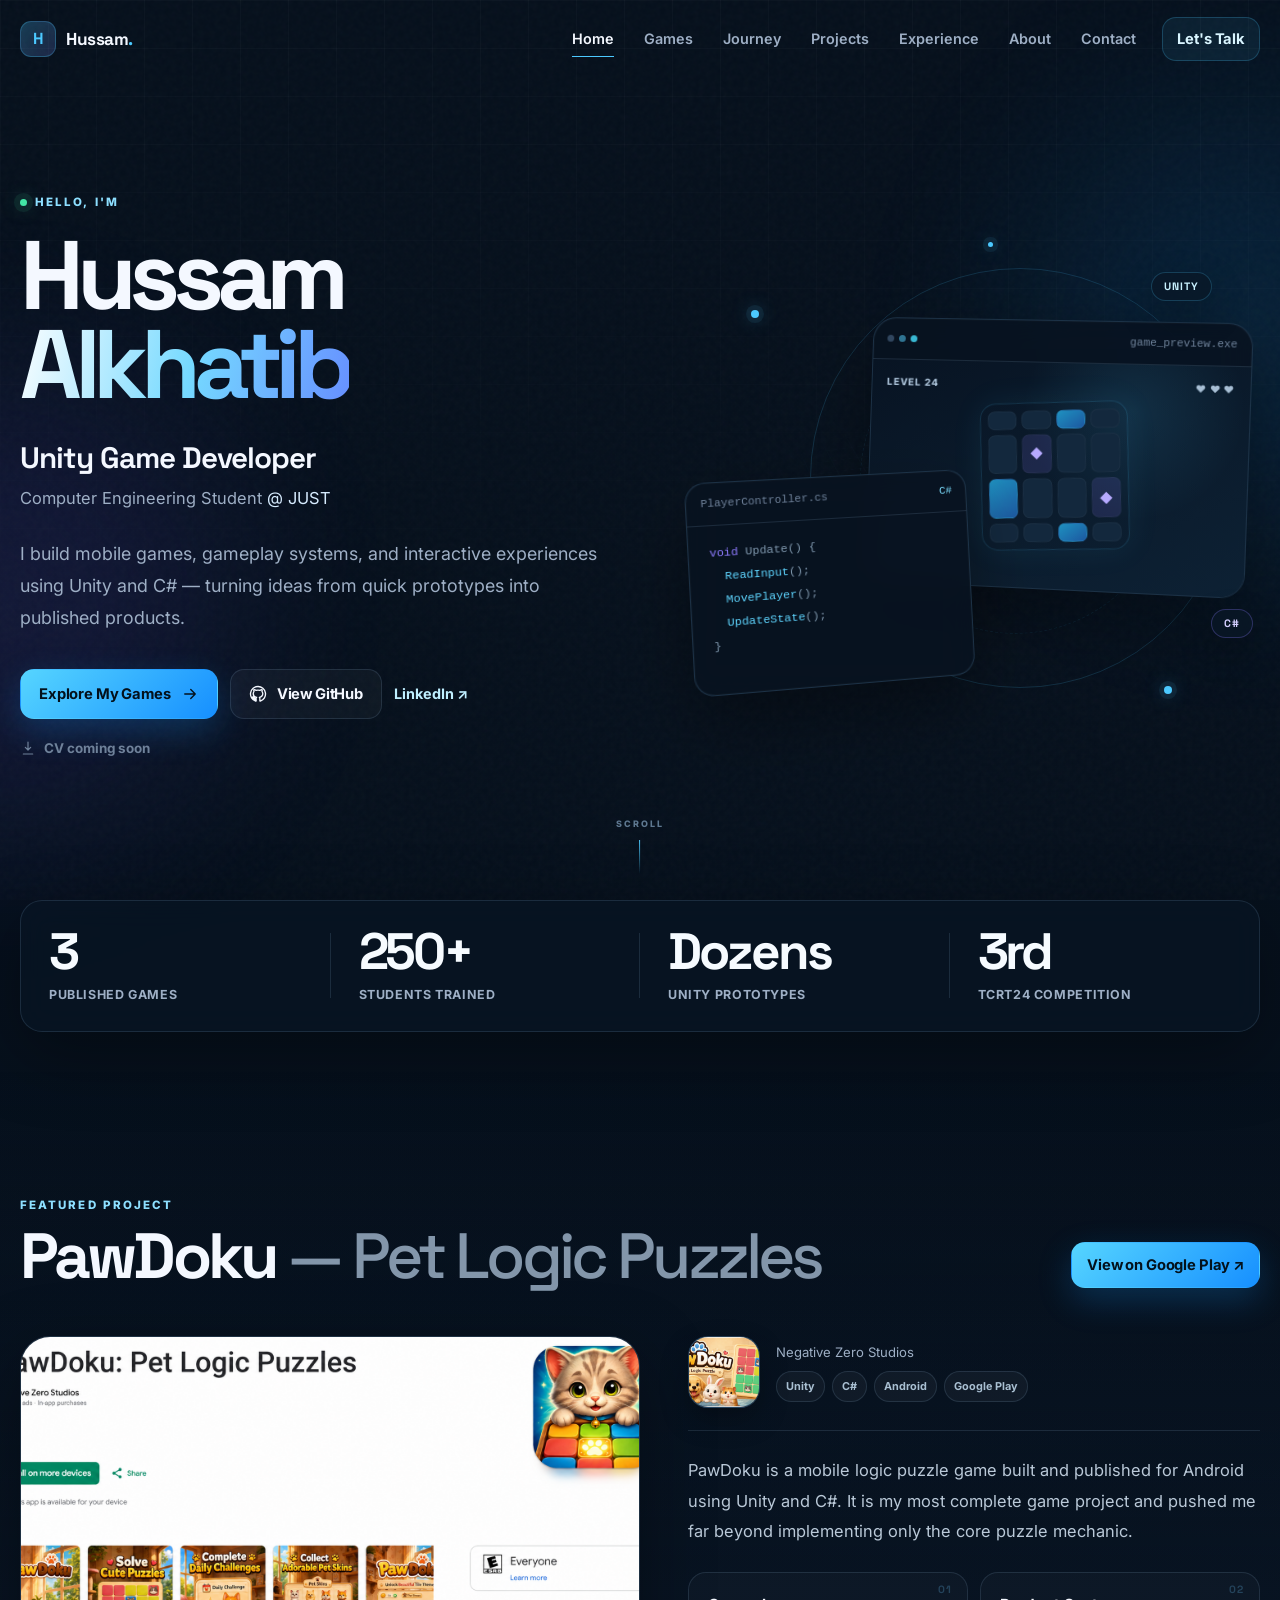
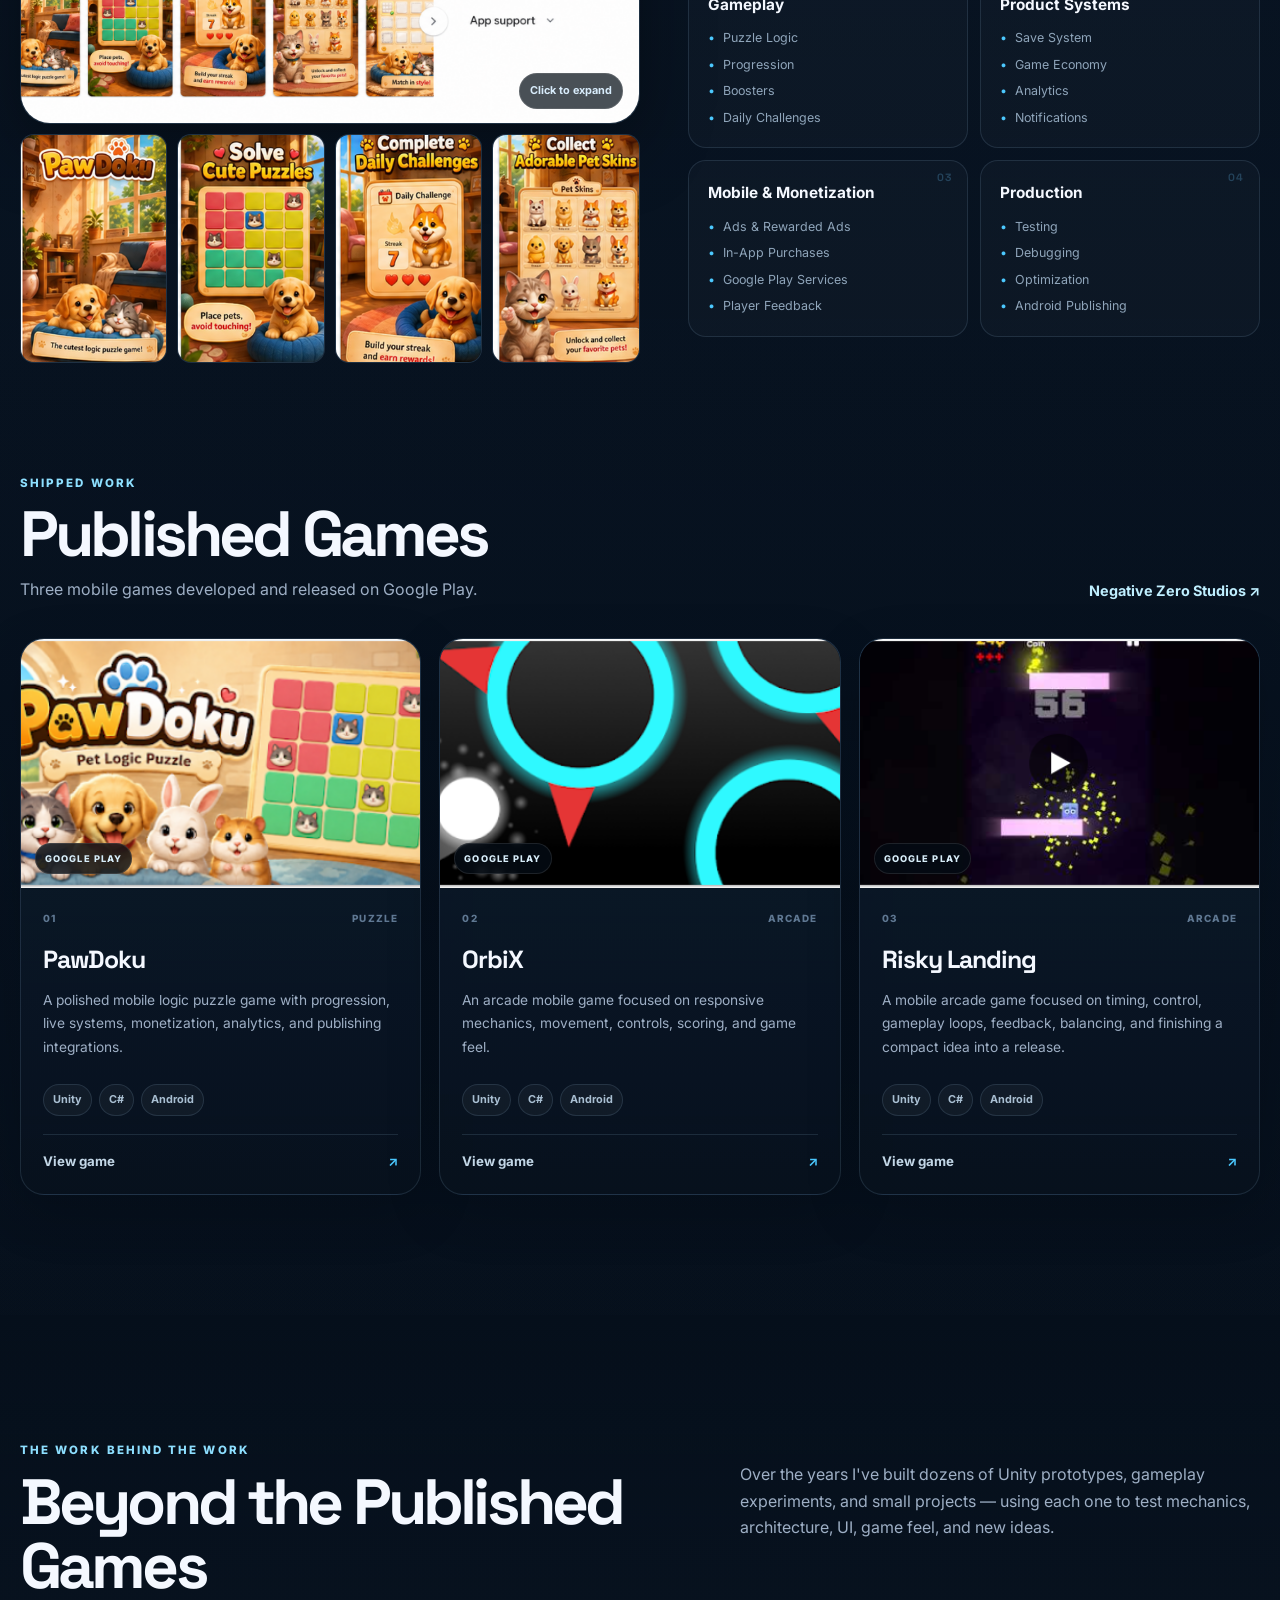
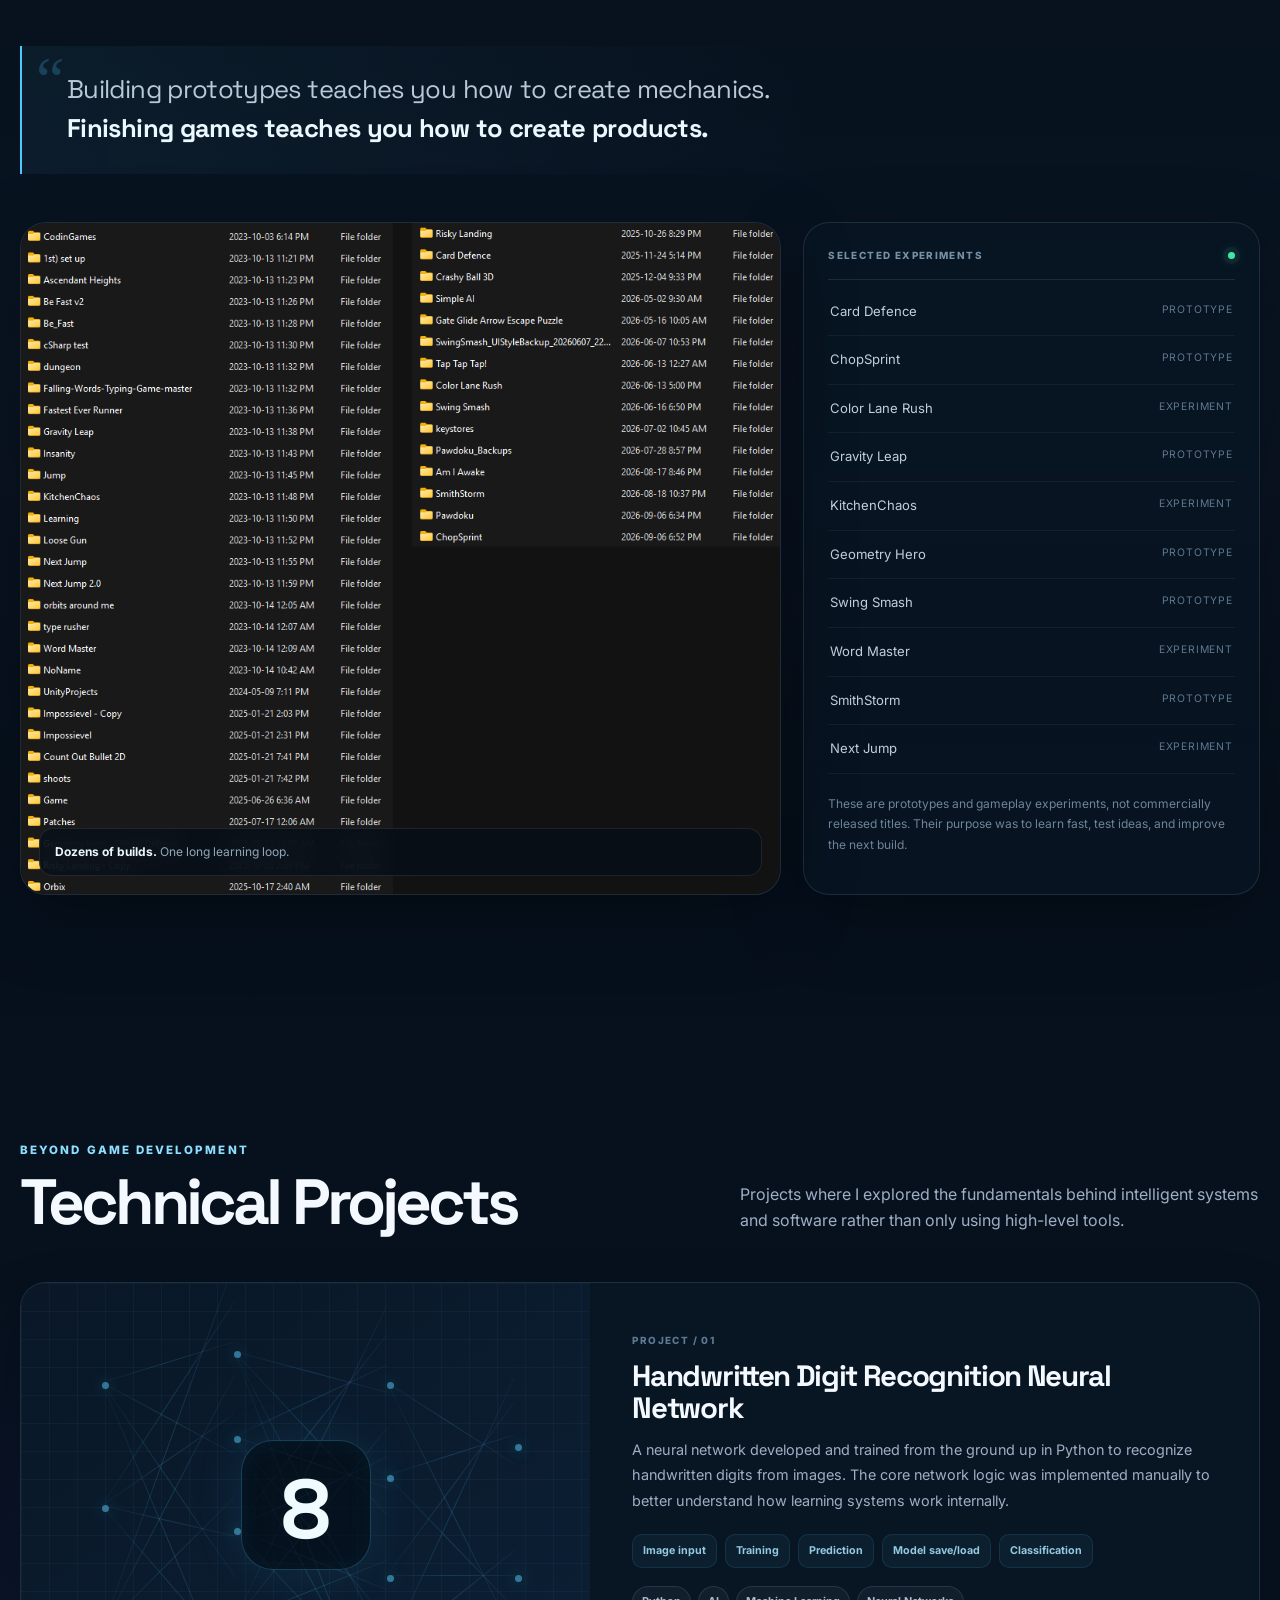
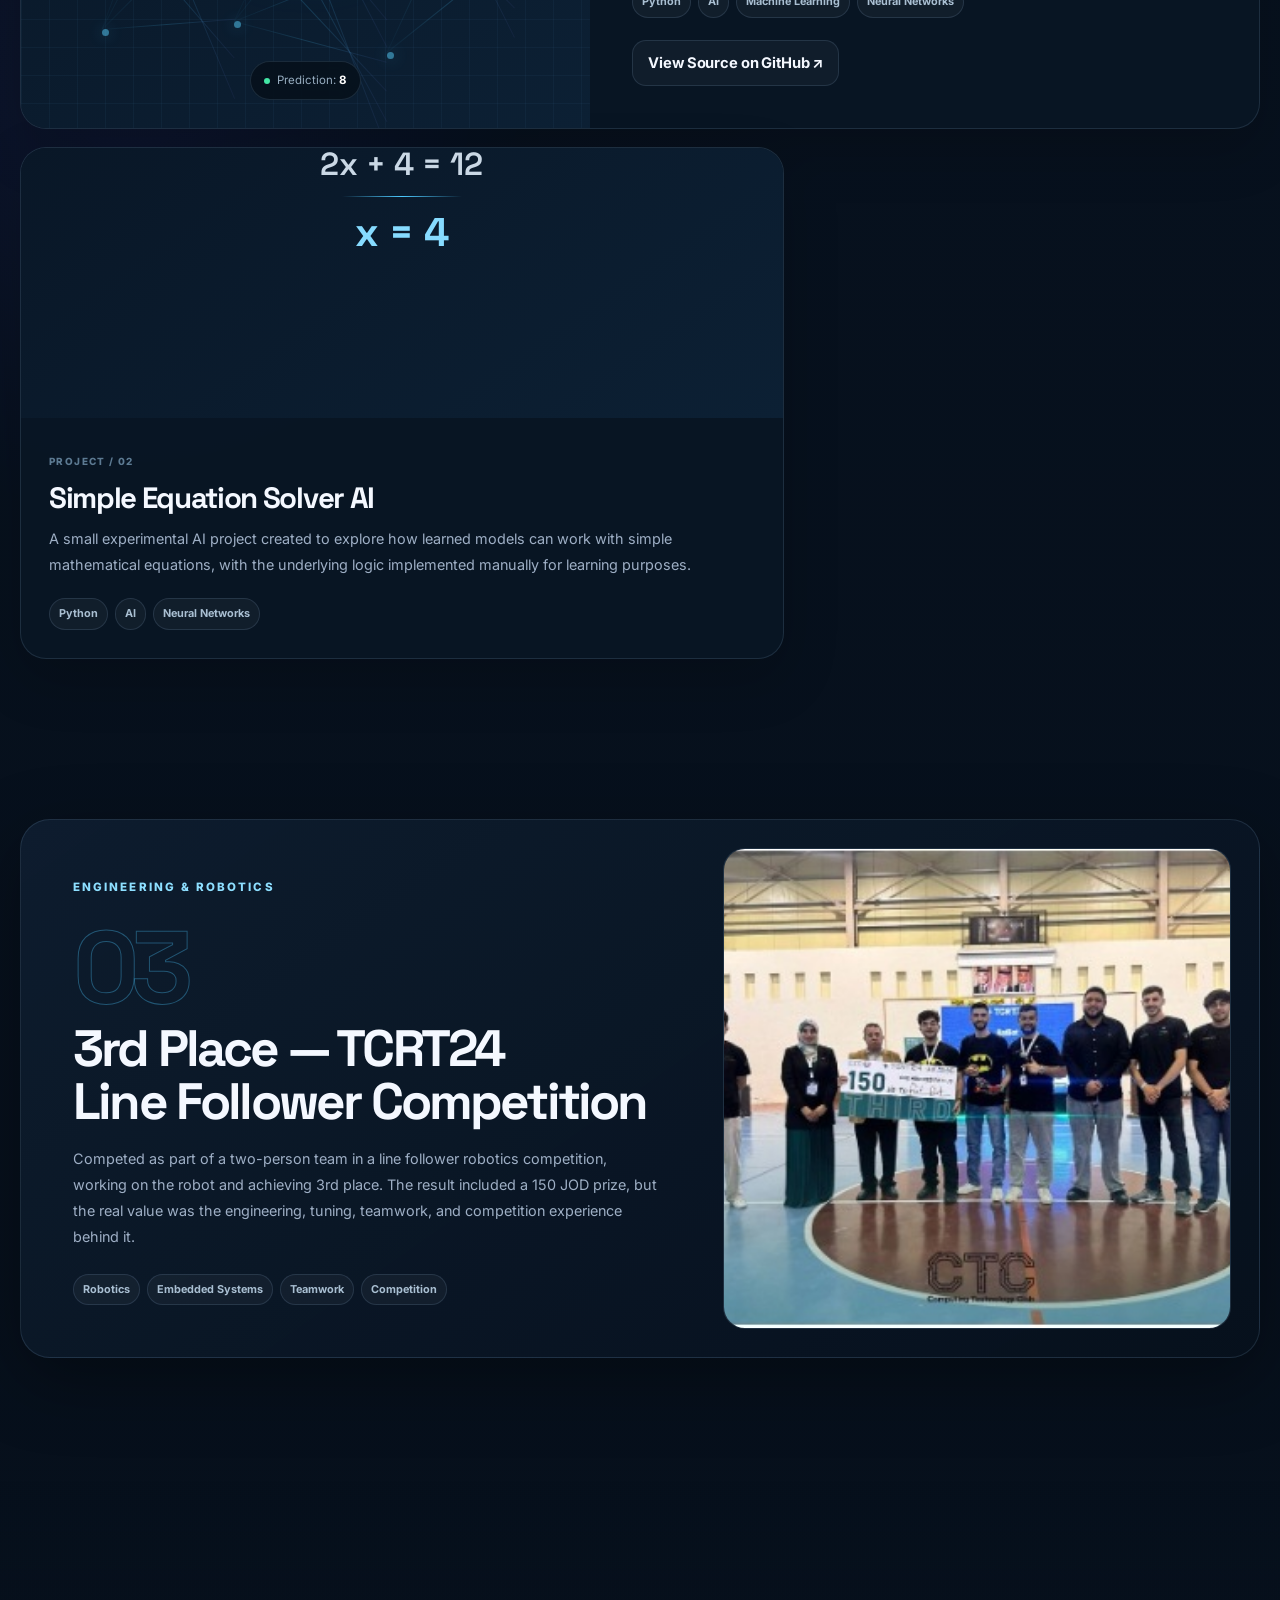
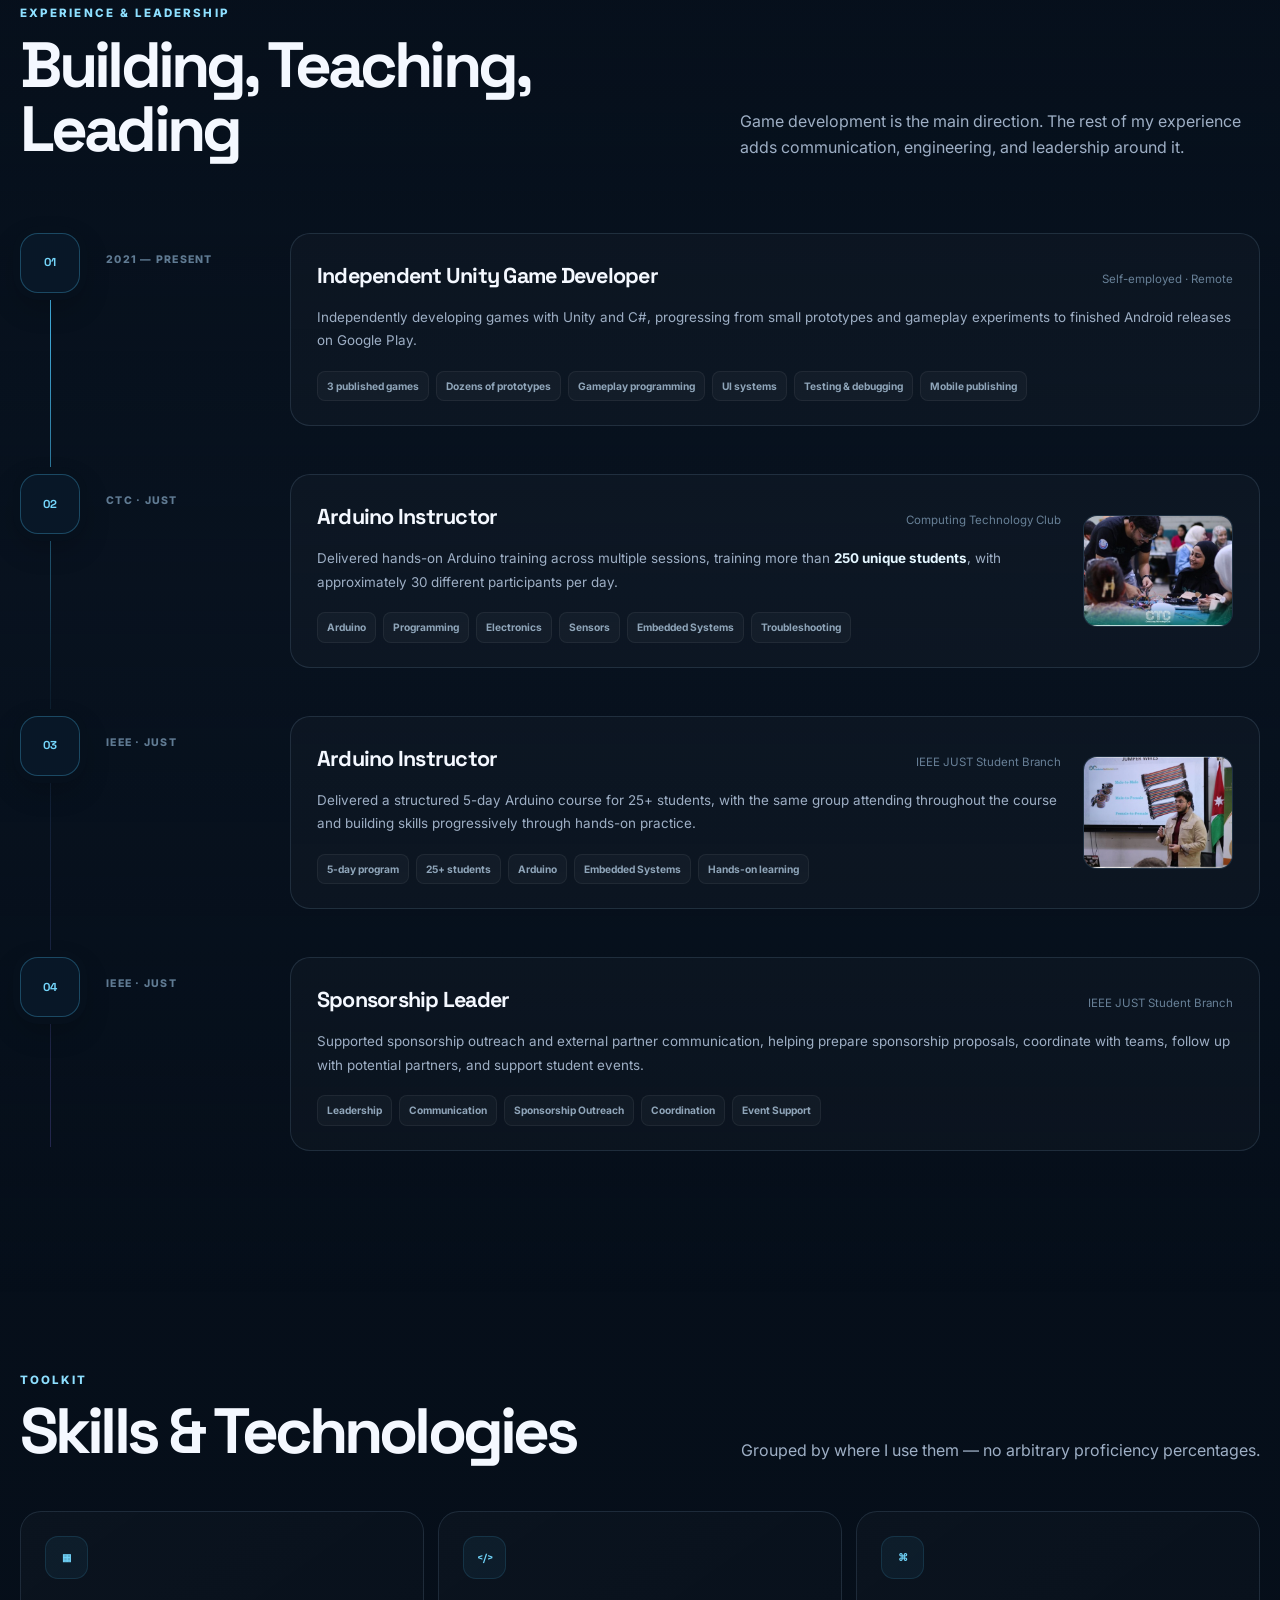
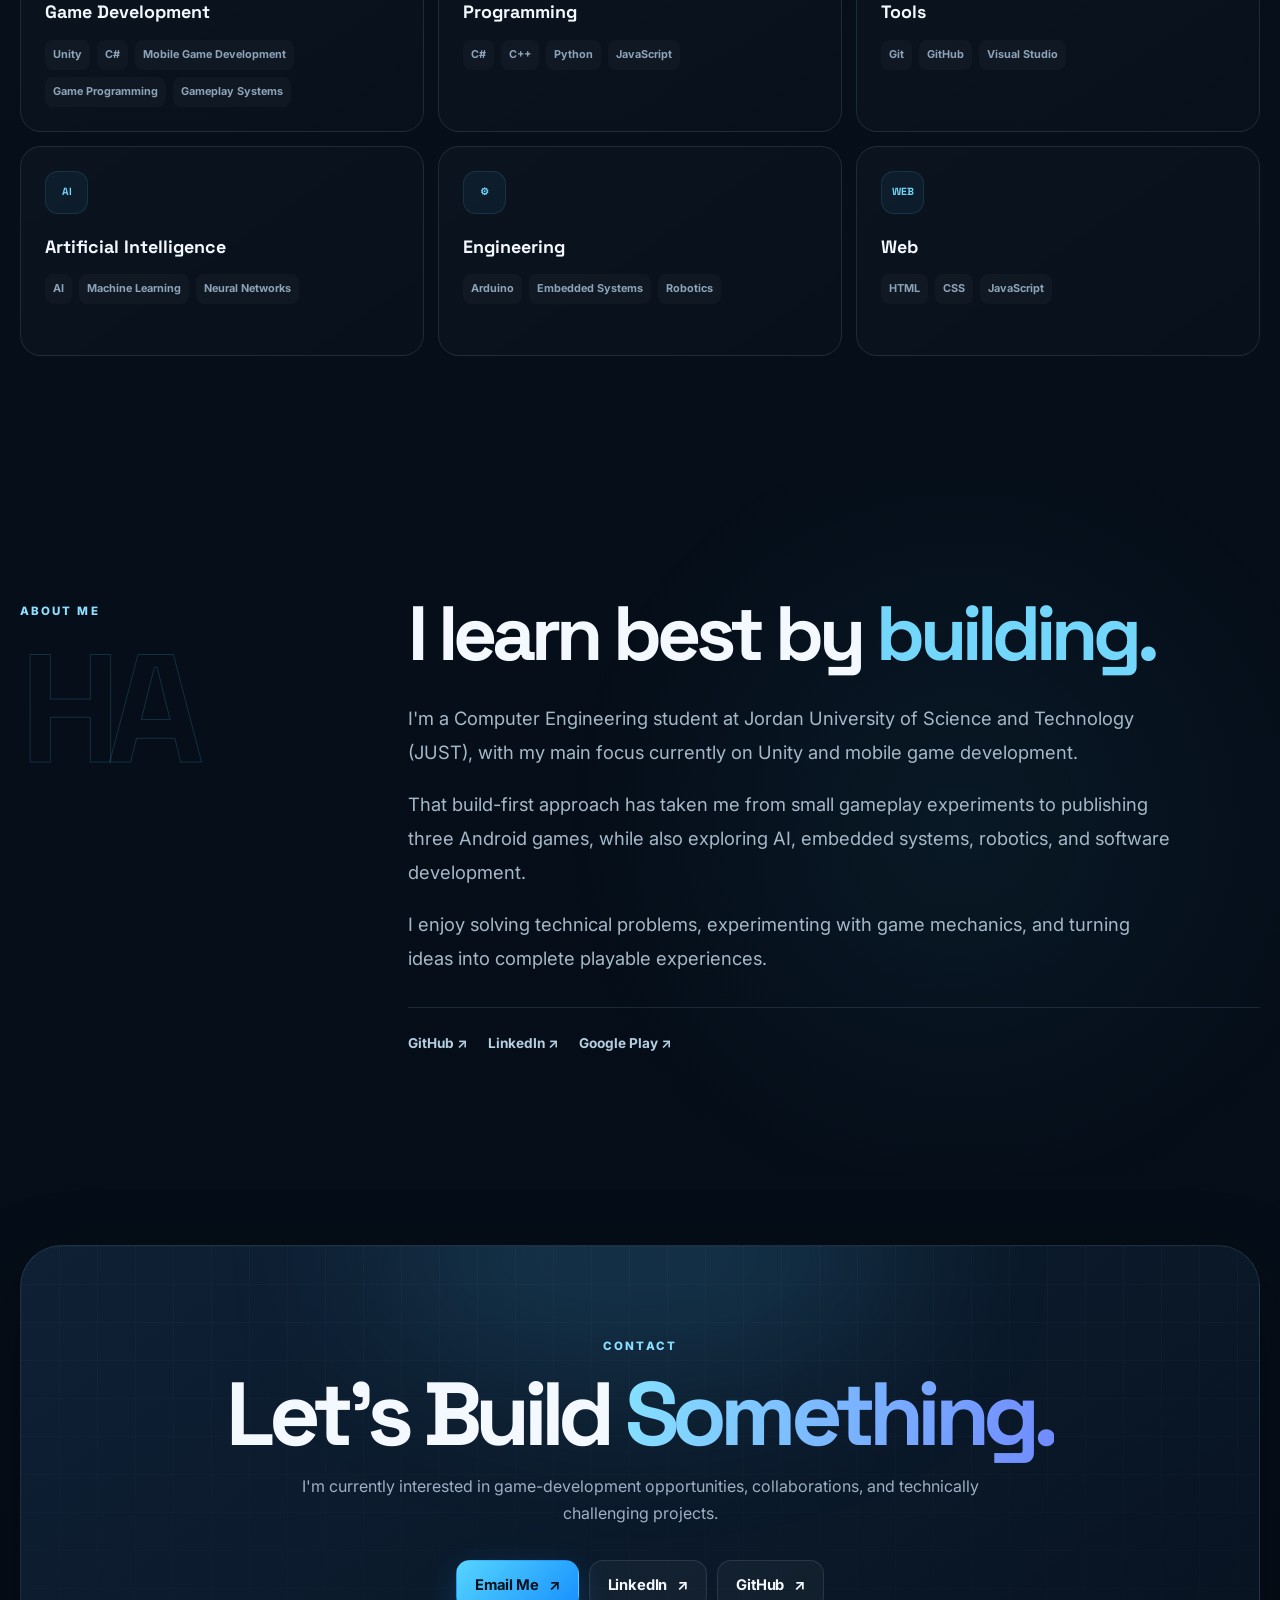
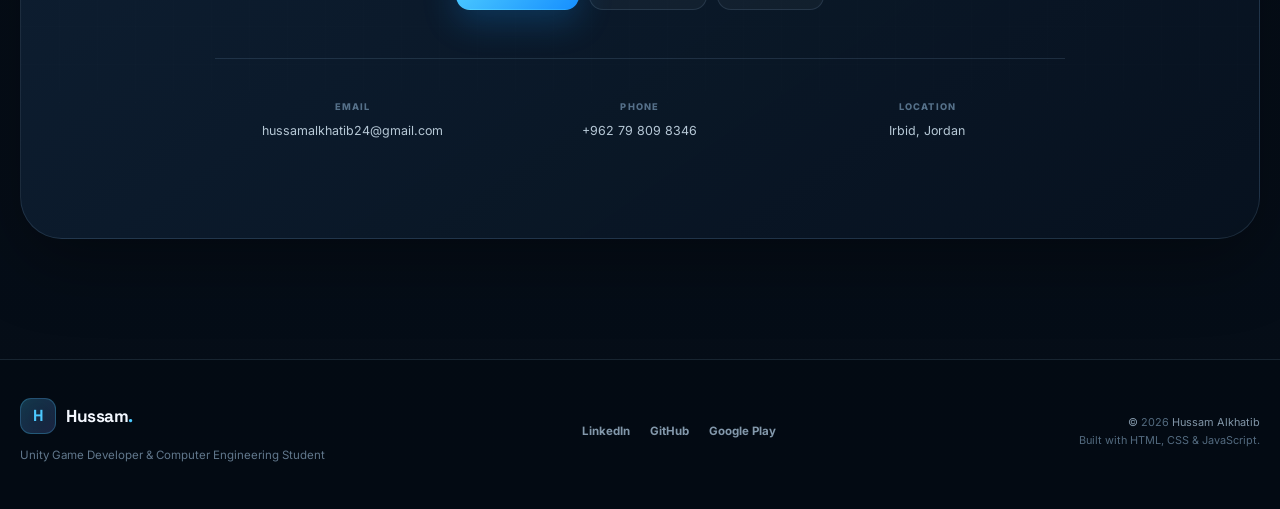
==== index.html @ 5e503c58 "Update index.html" ====
<!DOCTYPE html>
<html lang="en">
<head>
  <meta charset="UTF-8">
  <meta name="viewport" content="width=device-width, initial-scale=1.0">
  <meta name="theme-color" content="#07111f">
  <meta name="description" content="Portfolio of Hussam Alkhatib, a Unity game developer and Computer Engineering student at JUST, showcasing published mobile games, gameplay projects, software, AI, and engineering work.">
  <meta name="keywords" content="Hussam Alkhatib, Unity Game Developer, C#, Mobile Game Developer, Jordan, JUST, PawDoku, OrbiX, Risky Landing, Negative Zero Studios">
  <meta name="author" content="Hussam Alkhatib">
  <link rel="canonical" href="https://2hik4.github.io/">

  <meta property="og:type" content="website">
  <meta property="og:title" content="Hussam Alkhatib | Unity Game Developer">
  <meta property="og:description" content="Published mobile games, Unity prototypes, software, AI, robotics, and engineering work by Hussam Alkhatib.">
  <meta property="og:url" content="https://2hik4.github.io/">
  <meta property="og:image" content="https://2hik4.github.io/assets/images/social-preview.png">
  <meta name="twitter:card" content="summary_large_image">
  <meta name="twitter:title" content="Hussam Alkhatib | Unity Game Developer">
  <meta name="twitter:description" content="Published mobile games, Unity prototypes, software, AI, robotics, and engineering work.">
  <meta name="twitter:image" content="https://2hik4.github.io/assets/images/social-preview.png">

  <title>Hussam Alkhatib | Unity Game Developer</title>
  <link rel="icon" href="assets/icons/favicon.svg" type="image/svg+xml">
  <link rel="preconnect" href="https://fonts.googleapis.com">
  <link rel="preconnect" href="https://fonts.gstatic.com" crossorigin>
  <link href="https://fonts.googleapis.com/css2?family=Inter:wght@400;500;600;700&family=Space+Grotesk:wght@500;600;700&display=swap" rel="stylesheet">
  <link rel="stylesheet" href="style.css?v=2">
</head>
<body>
  <a class="skip-link" href="#main-content">Skip to content</a>
  <div class="scroll-progress" aria-hidden="true"><span id="scrollProgress"></span></div>
  <div class="ambient ambient-one" aria-hidden="true"></div>
  <div class="ambient ambient-two" aria-hidden="true"></div>
  <div class="noise" aria-hidden="true"></div>

  <header class="site-header" id="siteHeader">
    <nav class="nav shell" aria-label="Primary navigation">
      <a class="brand" href="#home" aria-label="Hussam Alkhatib home">
        <span class="brand-mark">H</span>
        <span class="brand-text">Hussam<span class="accent-dot">.</span></span>
      </a>

      <button class="nav-toggle" id="navToggle" aria-label="Open navigation menu" aria-expanded="false" aria-controls="navMenu">
        <span></span><span></span>
      </button>

      <div class="nav-menu" id="navMenu">
        <a href="#home" class="nav-link active">Home</a>
        <a href="#games" class="nav-link">Games</a>
        <a href="#journey" class="nav-link">Journey</a>
        <a href="#projects" class="nav-link">Projects</a>
        <a href="#experience" class="nav-link">Experience</a>
        <a href="#about" class="nav-link">About</a>
        <a href="#contact" class="nav-link">Contact</a>
        <a href="#contact" class="button button-small nav-cta">Let's Talk</a>
      </div>
    </nav>
  </header>

  <main id="main-content">
    <section class="hero section" id="home">
      <div class="hero-grid shell">
        <div class="hero-copy reveal">
          <div class="eyebrow"><span class="status-dot"></span> HELLO, I'M</div>
          <h1>Hussam <span>Alkhatib</span></h1>
          <p class="hero-role">Unity Game Developer</p>
          <p class="hero-subrole">Computer Engineering Student <span>@ JUST</span></p>
          <p class="hero-summary">I build mobile games, gameplay systems, and interactive experiences using Unity and C# — turning ideas from quick prototypes into published products.</p>

          <div class="hero-actions">
            <a class="button button-primary" href="#games">
              Explore My Games
              <svg viewBox="0 0 24 24" aria-hidden="true"><path d="M5 12h14M13 6l6 6-6 6"/></svg>
            </a>
            <a class="button button-secondary" href="https://github.com/2HIK4" target="_blank" rel="noopener noreferrer">
              <svg viewBox="0 0 24 24" aria-hidden="true"><path d="M12 2a10 10 0 0 0-3.16 19.49c.5.09.68-.22.68-.48v-1.87c-2.78.6-3.37-1.18-3.37-1.18-.45-1.15-1.1-1.46-1.1-1.46-.9-.62.07-.61.07-.61 1 .07 1.52 1.03 1.52 1.03.89 1.52 2.33 1.08 2.9.83.09-.64.35-1.08.63-1.33-2.22-.25-4.56-1.11-4.56-4.94 0-1.09.39-1.98 1.03-2.68-.1-.25-.45-1.27.1-2.64 0 0 .84-.27 2.75 1.02A9.6 9.6 0 0 1 12 6.84a9.6 9.6 0 0 1 2.5.34c1.91-1.29 2.75-1.02 2.75-1.02.55 1.37.2 2.39.1 2.64.64.7 1.03 1.59 1.03 2.68 0 3.84-2.34 4.68-4.57 4.93.36.31.68.92.68 1.85v2.75c0 .27.18.58.69.48A10 10 0 0 0 12 2Z"/></svg>
              View GitHub
            </a>
            <a class="text-link" href="https://www.linkedin.com/in/hussam-alkhatib-dev" target="_blank" rel="noopener noreferrer">LinkedIn ↗</a>
          </div>

          <a class="cv-link" id="cvDownload" href="assets/Hussam-Alkhatib-CV.pdf" download>
            <svg viewBox="0 0 24 24" aria-hidden="true"><path d="M12 3v12m0 0 4-4m-4 4-4-4M5 21h14"/></svg>
            Download CV
          </a>
        </div>

        <div class="hero-visual reveal" aria-label="Abstract game development workspace visualization">
          <div class="visual-orbit orbit-one"></div>
          <div class="visual-orbit orbit-two"></div>
          <div class="visual-grid"></div>

          <article class="workspace-card game-window">
            <div class="window-bar">
              <div class="window-dots"><span></span><span></span><span></span></div>
              <span>game_preview.exe</span>
            </div>
            <div class="game-stage">
              <div class="game-grid-mini" aria-hidden="true">
                <span></span><span></span><span class="active"></span><span></span>
                <span></span><span class="pet">◆</span><span></span><span></span>
                <span class="active"></span><span></span><span></span><span class="pet">◆</span>
                <span></span><span></span><span class="active"></span><span></span>
              </div>
              <div class="game-hud"><span>LEVEL 24</span><span>♥ ♥ ♥</span></div>
            </div>
          </article>

          <article class="workspace-card code-window">
            <div class="window-bar"><span>PlayerController.cs</span><span class="code-lang">C#</span></div>
            <div class="code-lines" aria-hidden="true">
              <span><i class="kw">void</i> Update() {</span>
              <span>&nbsp;&nbsp;<i class="fn">ReadInput</i>();</span>
              <span>&nbsp;&nbsp;<i class="fn">MovePlayer</i>();</span>
              <span>&nbsp;&nbsp;<i class="fn">UpdateState</i>();</span>
              <span>}</span>
            </div>
          </article>

          <div class="floating-chip chip-unity">UNITY</div>
          <div class="floating-chip chip-csharp">C#</div>
          <div class="floating-node node-a"></div>
          <div class="floating-node node-b"></div>
          <div class="floating-node node-c"></div>
        </div>
      </div>
      <a class="scroll-cue" href="#stats" aria-label="Scroll to achievements"><span>SCROLL</span><i></i></a>
    </section>

    <section class="stats-section" id="stats" aria-label="Quick achievements">
      <div class="stats shell">
        <article class="stat reveal"><strong data-count="3">3</strong><span>Published Games</span></article>
        <article class="stat reveal"><strong data-count="250" data-suffix="+">250+</strong><span>Students Trained</span></article>
        <article class="stat reveal"><strong>Dozens</strong><span>Unity Prototypes</span></article>
        <article class="stat reveal"><strong>3rd</strong><span>TCRT24 Competition</span></article>
      </div>
    </section>

    <section class="section featured-game" id="games">
      <div class="shell">
        <div class="section-heading reveal">
          <div>
            <span class="section-kicker">FEATURED PROJECT</span>
            <h2>PawDoku <span>— Pet Logic Puzzles</span></h2>
          </div>
          <a class="button button-primary button-compact" href="https://play.google.com/store/apps/details?id=com.negzerodev.pawdoku" target="_blank" rel="noopener noreferrer">View on Google Play ↗</a>
        </div>

        <div class="featured-layout">
          <div class="pawdoku-gallery reveal" data-gallery="pawdoku">
            <button class="gallery-main image-button" data-lightbox-src="assets/games/pawdoku/screenshot-1.png" aria-label="Open PawDoku store showcase">
              <img src="assets/games/pawdoku/screenshot-1.png" alt="PawDoku Google Play showcase with game screenshots" fetchpriority="high">
              <span class="image-hint">Click to expand</span>
            </button>
            <div class="gallery-strip" role="list" aria-label="PawDoku screenshots">
              <button class="image-button" role="listitem" data-lightbox-src="assets/games/pawdoku/screenshot-2.png" aria-label="Open PawDoku screenshot 1"><img src="assets/games/pawdoku/screenshot-2.png" alt="PawDoku promotional screenshot" loading="lazy"></button>
              <button class="image-button" role="listitem" data-lightbox-src="assets/games/pawdoku/screenshot-3.png" aria-label="Open PawDoku screenshot 2"><img src="assets/games/pawdoku/screenshot-3.png" alt="PawDoku puzzle gameplay screenshot" loading="lazy"></button>
              <button class="image-button" role="listitem" data-lightbox-src="assets/games/pawdoku/screenshot-4.png" aria-label="Open PawDoku screenshot 3"><img src="assets/games/pawdoku/screenshot-4.png" alt="PawDoku daily challenge screenshot" loading="lazy"></button>
              <button class="image-button" role="listitem" data-lightbox-src="assets/games/pawdoku/screenshot-5.png" aria-label="Open PawDoku screenshot 4"><img src="assets/games/pawdoku/screenshot-5.png" alt="PawDoku pet collection screenshot" loading="lazy"></button>
            </div>
          </div>

          <div class="featured-copy reveal">
            <div class="project-topline">
              <div class="project-icon"><img src="assets/games/pawdoku/cover.png" alt="PawDoku game cover" onerror="this.parentElement.classList.add('image-missing');this.remove()"></div>
              <div><span class="muted">Negative Zero Studios</span><div class="tag-row"><span>Unity</span><span>C#</span><span>Android</span><span>Google Play</span></div></div>
            </div>

            <p class="project-lead">PawDoku is a mobile logic puzzle game built and published for Android using Unity and C#. It is my most complete game project and pushed me far beyond implementing only the core puzzle mechanic.</p>

            <div class="system-groups">
              <article class="system-card"><span class="system-index">01</span><h3>Gameplay</h3><ul><li>Puzzle Logic</li><li>Progression</li><li>Boosters</li><li>Daily Challenges</li></ul></article>
              <article class="system-card"><span class="system-index">02</span><h3>Product Systems</h3><ul><li>Save System</li><li>Game Economy</li><li>Analytics</li><li>Notifications</li></ul></article>
              <article class="system-card"><span class="system-index">03</span><h3>Mobile & Monetization</h3><ul><li>Ads & Rewarded Ads</li><li>In-App Purchases</li><li>Google Play Services</li><li>Player Feedback</li></ul></article>
              <article class="system-card"><span class="system-index">04</span><h3>Production</h3><ul><li>Testing</li><li>Debugging</li><li>Optimization</li><li>Android Publishing</li></ul></article>
            </div>
          </div>
        </div>

        <div class="published-header reveal">
          <div><span class="section-kicker">SHIPPED WORK</span><h2>Published Games</h2><p>Three mobile games developed and released on Google Play.</p></div>
          <a href="https://play.google.com/store/apps/developer?id=Negative+Zero+Studios" target="_blank" rel="noopener noreferrer" class="text-link">Negative Zero Studios ↗</a>
        </div>

        <div class="game-cards">
          <article class="game-card game-card-pawdoku reveal">
            <a class="game-art image-button" href="https://play.google.com/store/apps/details?id=com.negzerodev.pawdoku" target="_blank" rel="noopener noreferrer" aria-label="Open PawDoku on Google Play">
              <img src="assets/games/pawdoku/cover.png" alt="PawDoku game cover" loading="lazy">
              <span class="store-badge">GOOGLE PLAY</span>
            </a>
            <div class="game-card-body"><div class="game-meta"><span>01</span><span>PUZZLE</span></div><h3>PawDoku</h3><p>A polished mobile logic puzzle game with progression, live systems, monetization, analytics, and publishing integrations.</p><div class="tag-row"><span>Unity</span><span>C#</span><span>Android</span></div><a class="card-link" href="https://play.google.com/store/apps/details?id=com.negzerodev.pawdoku" target="_blank" rel="noopener noreferrer">View game <span>↗</span></a></div>
          </article>

          <article class="game-card reveal">
            <a class="game-art image-button" href="https://play.google.com/store/apps/details?id=com.orbix.hikdev" target="_blank" rel="noopener noreferrer" aria-label="Open OrbiX on Google Play">
              <img src="assets/games/orbix/cover.png" alt="OrbiX game cover" loading="lazy">
              <span class="store-badge">GOOGLE PLAY</span>
            </a>
            <div class="game-card-body"><div class="game-meta"><span>02</span><span>ARCADE</span></div><h3>OrbiX</h3><p>An arcade mobile game focused on responsive mechanics, movement, controls, scoring, and game feel.</p><div class="tag-row"><span>Unity</span><span>C#</span><span>Android</span></div><a class="card-link" href="https://play.google.com/store/apps/details?id=com.orbix.hikdev" target="_blank" rel="noopener noreferrer">View game <span>↗</span></a></div>
          </article>

          <article class="game-card reveal">
            <a class="game-art image-button" href="https://play.google.com/store/apps/details?id=com.hikdev.riskylanding" target="_blank" rel="noopener noreferrer" aria-label="Open Risky Landing on Google Play">
              <img src="assets/games/risky-landing/cover.png" alt="Risky Landing game cover" loading="lazy">
              <span class="store-badge">GOOGLE PLAY</span>
            </a>
            <div class="game-card-body"><div class="game-meta"><span>03</span><span>ARCADE</span></div><h3>Risky Landing</h3><p>A mobile arcade game focused on timing, control, gameplay loops, feedback, balancing, and finishing a compact idea into a release.</p><div class="tag-row"><span>Unity</span><span>C#</span><span>Android</span></div><a class="card-link" href="https://play.google.com/store/apps/details?id=com.hikdev.riskylanding" target="_blank" rel="noopener noreferrer">View game <span>↗</span></a></div>
          </article>
        </div>
      </div>
    </section>

    <section class="section journey-section" id="journey">
      <div class="shell">
        <div class="section-heading split-heading reveal">
          <div><span class="section-kicker">THE WORK BEHIND THE WORK</span><h2>Beyond the Published Games</h2></div>
          <p>Over the years I've built dozens of Unity prototypes, gameplay experiments, and small projects — using each one to test mechanics, architecture, UI, game feel, and new ideas.</p>
        </div>

        <blockquote class="journey-quote reveal">
          <span>“</span>
          <p>Building prototypes teaches you how to create mechanics.<br><strong>Finishing games teaches you how to create products.</strong></p>
        </blockquote>

        <div class="journey-grid">
          <button class="journey-image image-button reveal" data-lightbox-src="assets/images/unity-projects.png" aria-label="Open Unity projects folder image">
            <img src="assets/images/unity-projects.png" alt="Collection of Unity project and prototype folders built across several years" loading="lazy">
            <span class="image-label"><b>Dozens of builds.</b> One long learning loop.</span>
          </button>

          <div class="prototype-panel reveal">
            <div class="prototype-panel-head"><span>SELECTED EXPERIMENTS</span><span class="pulse"></span></div>
            <div class="prototype-list">
              <span>Card Defence <i>Prototype</i></span>
              <span>ChopSprint <i>Prototype</i></span>
              <span>Color Lane Rush <i>Experiment</i></span>
              <span>Gravity Leap <i>Prototype</i></span>
              <span>KitchenChaos <i>Experiment</i></span>
              <span>Geometry Hero <i>Prototype</i></span>
              <span>Swing Smash <i>Prototype</i></span>
              <span>Word Master <i>Experiment</i></span>
              <span>SmithStorm <i>Prototype</i></span>
              <span>Next Jump <i>Experiment</i></span>
            </div>
            <p class="prototype-note">These are prototypes and gameplay experiments, not commercially released titles. Their purpose was to learn fast, test ideas, and improve the next build.</p>
          </div>
        </div>
      </div>
    </section>

    <section class="section technical-section" id="projects">
      <div class="shell">
        <div class="section-heading reveal"><div><span class="section-kicker">BEYOND GAME DEVELOPMENT</span><h2>Technical Projects</h2></div><p>Projects where I explored the fundamentals behind intelligent systems and software rather than only using high-level tools.</p></div>

        <div class="technical-grid">
          <article class="technical-card technical-primary reveal">
            <div class="technical-visual neural-visual" aria-hidden="true">
              <div class="neural-grid" id="neuralGrid"></div>
              <div class="ai-number">8</div>
              <div class="prediction-pill"><span></span>Prediction: <b>8</b></div>
            </div>
            <div class="technical-body"><span class="project-number">PROJECT / 01</span><h3>Handwritten Digit Recognition Neural Network</h3><p>A neural network developed and trained from the ground up in Python to recognize handwritten digits from images. The core network logic was implemented manually to better understand how learning systems work internally.</p><div class="feature-list"><span>Image input</span><span>Training</span><span>Prediction</span><span>Model save/load</span><span>Classification</span></div><div class="tag-row"><span>Python</span><span>AI</span><span>Machine Learning</span><span>Neural Networks</span></div><a class="button button-secondary button-compact" href="https://github.com/2HIK4/Number-Prediction" target="_blank" rel="noopener noreferrer">View Source on GitHub ↗</a></div>
          </article>

          <article class="technical-card reveal">
            <div class="technical-visual equation-visual" aria-hidden="true"><span>2x + 4 = 12</span><i></i><strong>x = 4</strong></div>
            <div class="technical-body"><span class="project-number">PROJECT / 02</span><h3>Simple Equation Solver AI</h3><p>A small experimental AI project created to explore how learned models can work with simple mathematical equations, with the underlying logic implemented manually for learning purposes.</p><div class="tag-row"><span>Python</span><span>AI</span><span>Neural Networks</span></div></div>
          </article>
        </div>
      </div>
    </section>

    <section class="section engineering-section">
      <div class="shell">
        <div class="achievement-card reveal">
          <div class="achievement-copy">
            <span class="section-kicker">ENGINEERING & ROBOTICS</span>
            <div class="medal-mark">03</div>
            <h2>3rd Place — TCRT24<br>Line Follower Competition</h2>
            <p>Competed as part of a two-person team in a line follower robotics competition, working on the robot and achieving 3rd place. The result included a 150 JOD prize, but the real value was the engineering, tuning, teamwork, and competition experience behind it.</p>
            <div class="tag-row"><span>Robotics</span><span>Embedded Systems</span><span>Teamwork</span><span>Competition</span></div>
          </div>
          <button class="achievement-image image-button" data-lightbox-src="assets/images/tcrt24.jpg" aria-label="Open TCRT24 competition image"><img src="assets/images/tcrt24.jpg" alt="TCRT24 line follower competition third-place team photo" loading="lazy"></button>
        </div>
      </div>
    </section>

    <section class="section experience-section" id="experience">
      <div class="shell">
        <div class="section-heading reveal"><div><span class="section-kicker">EXPERIENCE & LEADERSHIP</span><h2>Building, Teaching, Leading</h2></div><p>Game development is the main direction. The rest of my experience adds communication, engineering, and leadership around it.</p></div>

        <div class="timeline">
          <article class="timeline-item reveal">
            <div class="timeline-marker"><span>01</span></div>
            <div class="timeline-date">2021 — PRESENT</div>
            <div class="timeline-content"><div class="timeline-title"><h3>Independent Unity Game Developer</h3><span>Self-employed · Remote</span></div><p>Independently developing games with Unity and C#, progressing from small prototypes and gameplay experiments to finished Android releases on Google Play.</p><div class="timeline-highlights"><span>3 published games</span><span>Dozens of prototypes</span><span>Gameplay programming</span><span>UI systems</span><span>Testing & debugging</span><span>Mobile publishing</span></div></div>
          </article>

          <article class="timeline-item reveal">
            <div class="timeline-marker"><span>02</span></div>
            <div class="timeline-date">CTC · JUST</div>
            <div class="timeline-content timeline-with-image"><div><div class="timeline-title"><h3>Arduino Instructor</h3><span>Computing Technology Club</span></div><p>Delivered hands-on Arduino training across multiple sessions, training more than <strong>250 unique students</strong>, with approximately 30 different participants per day.</p><div class="timeline-highlights"><span>Arduino</span><span>Programming</span><span>Electronics</span><span>Sensors</span><span>Embedded Systems</span><span>Troubleshooting</span></div></div><button class="timeline-image image-button" data-lightbox-src="assets/images/ctc-training.jpg" aria-label="Open CTC training image"><img src="assets/images/ctc-training.jpg" alt="CTC Arduino training session with students" loading="lazy"></button></div>
          </article>

          <article class="timeline-item reveal">
            <div class="timeline-marker"><span>03</span></div>
            <div class="timeline-date">IEEE · JUST</div>
            <div class="timeline-content timeline-with-image"><div><div class="timeline-title"><h3>Arduino Instructor</h3><span>IEEE JUST Student Branch</span></div><p>Delivered a structured 5-day Arduino course for 25+ students, with the same group attending throughout the course and building skills progressively through hands-on practice.</p><div class="timeline-highlights"><span>5-day program</span><span>25+ students</span><span>Arduino</span><span>Embedded Systems</span><span>Hands-on learning</span></div></div><button class="timeline-image image-button" data-lightbox-src="assets/images/ieee-training.jpg" aria-label="Open IEEE training image"><img src="assets/images/ieee-training.jpg" alt="IEEE Arduino training session led by Hussam Alkhatib" loading="lazy"></button></div>
          </article>

          <article class="timeline-item reveal">
            <div class="timeline-marker"><span>04</span></div>
            <div class="timeline-date">IEEE · JUST</div>
            <div class="timeline-content"><div class="timeline-title"><h3>Sponsorship Leader</h3><span>IEEE JUST Student Branch</span></div><p>Supported sponsorship outreach and external partner communication, helping prepare sponsorship proposals, coordinate with teams, follow up with potential partners, and support student events.</p><div class="timeline-highlights"><span>Leadership</span><span>Communication</span><span>Sponsorship Outreach</span><span>Coordination</span><span>Event Support</span></div></div>
          </article>
        </div>
      </div>
    </section>

    <section class="section skills-section">
      <div class="shell">
        <div class="section-heading reveal"><div><span class="section-kicker">TOOLKIT</span><h2>Skills & Technologies</h2></div><p>Grouped by where I use them — no arbitrary proficiency percentages.</p></div>
        <div class="skills-grid">
          <article class="skill-card reveal"><span class="skill-icon">▦</span><h3>Game Development</h3><div><span>Unity</span><span>C#</span><span>Mobile Game Development</span><span>Game Programming</span><span>Gameplay Systems</span></div></article>
          <article class="skill-card reveal"><span class="skill-icon">&lt;/&gt;</span><h3>Programming</h3><div><span>C#</span><span>C++</span><span>Python</span><span>JavaScript</span></div></article>
          <article class="skill-card reveal"><span class="skill-icon">⌘</span><h3>Tools</h3><div><span>Git</span><span>GitHub</span><span>Visual Studio</span></div></article>
          <article class="skill-card reveal"><span class="skill-icon">AI</span><h3>Artificial Intelligence</h3><div><span>AI</span><span>Machine Learning</span><span>Neural Networks</span></div></article>
          <article class="skill-card reveal"><span class="skill-icon">⚙</span><h3>Engineering</h3><div><span>Arduino</span><span>Embedded Systems</span><span>Robotics</span></div></article>
          <article class="skill-card reveal"><span class="skill-icon">WEB</span><h3>Web</h3><div><span>HTML</span><span>CSS</span><span>JavaScript</span></div></article>
        </div>
      </div>
    </section>

    <section class="section about-section" id="about">
      <div class="shell about-grid">
        <div class="about-label reveal"><span class="section-kicker">ABOUT ME</span><span class="large-index">HA</span></div>
        <div class="about-copy reveal"><h2>I learn best by <span>building.</span></h2><p>I'm a Computer Engineering student at Jordan University of Science and Technology (JUST), with my main focus currently on Unity and mobile game development.</p><p>That build-first approach has taken me from small gameplay experiments to publishing three Android games, while also exploring AI, embedded systems, robotics, and software development.</p><p>I enjoy solving technical problems, experimenting with game mechanics, and turning ideas into complete playable experiences.</p><div class="about-links"><a href="https://github.com/2HIK4" target="_blank" rel="noopener noreferrer">GitHub ↗</a><a href="https://www.linkedin.com/in/hussam-alkhatib-dev" target="_blank" rel="noopener noreferrer">LinkedIn ↗</a><a href="https://play.google.com/store/apps/developer?id=Negative+Zero+Studios" target="_blank" rel="noopener noreferrer">Google Play ↗</a></div></div>
      </div>
    </section>

    <section class="section contact-section" id="contact">
      <div class="shell contact-card reveal">
        <div class="contact-glow" aria-hidden="true"></div>
        <span class="section-kicker">CONTACT</span>
        <h2>Let's Build <span>Something.</span></h2>
        <p>I'm currently interested in game-development opportunities, collaborations, and technically challenging projects.</p>
        <div class="contact-actions">
          <a class="button button-primary" href="mailto:hussamalkhatib24@gmail.com">Email Me <span>↗</span></a>
          <a class="button button-secondary" href="https://www.linkedin.com/in/hussam-alkhatib-dev" target="_blank" rel="noopener noreferrer">LinkedIn <span>↗</span></a>
          <a class="button button-secondary" href="https://github.com/2HIK4" target="_blank" rel="noopener noreferrer">GitHub <span>↗</span></a>
        </div>
        <div class="contact-details">
          <a href="mailto:hussamalkhatib24@gmail.com"><span>Email</span>hussamalkhatib24@gmail.com</a>
          <!-- PHONE: Remove this entire <a> element if you do not want your phone number public. -->
          <a href="tel:+962798098346"><span>Phone</span>+962 79 809 8346</a>
          <div><span>Location</span>Irbid, Jordan</div>
        </div>
      </div>
    </section>
  </main>

  <footer class="footer">
    <div class="shell footer-grid">
      <div><a class="brand" href="#home"><span class="brand-mark">H</span><span class="brand-text">Hussam<span class="accent-dot">.</span></span></a><p>Unity Game Developer & Computer Engineering Student</p></div>
      <div class="footer-links"><a href="https://www.linkedin.com/in/hussam-alkhatib-dev" target="_blank" rel="noopener noreferrer">LinkedIn</a><a href="https://github.com/2HIK4" target="_blank" rel="noopener noreferrer">GitHub</a><a href="https://play.google.com/store/apps/developer?id=Negative+Zero+Studios" target="_blank" rel="noopener noreferrer">Google Play</a></div>
      <div class="footer-meta">© <span id="currentYear"></span> Hussam Alkhatib<br><span>Built with HTML, CSS & JavaScript.</span></div>
    </div>
  </footer>

  <div class="lightbox" id="lightbox" role="dialog" aria-modal="true" aria-label="Image preview" aria-hidden="true">
    <button class="lightbox-close" id="lightboxClose" aria-label="Close image preview">×</button>
    <button class="lightbox-nav lightbox-prev" id="lightboxPrev" aria-label="Previous image">‹</button>
    <figure><img id="lightboxImage" src="" alt=""><figcaption id="lightboxCaption"></figcaption></figure>
    <button class="lightbox-nav lightbox-next" id="lightboxNext" aria-label="Next image">›</button>
  </div>

  <script src="script.js?v=2"></script>
</body>
</html>
---- style.css ----
:root {
  --bg-primary: #06101c;
  --bg-secondary: #0a1524;
  --surface: rgba(13, 27, 45, 0.78);
  --surface-strong: #0f1d30;
  --surface-soft: rgba(255, 255, 255, 0.035);
  --text-primary: #f4f8ff;
  --text-secondary: #9eafc5;
  --muted: #6f829a;
  --accent: #4cc9ff;
  --accent-strong: #128dff;
  --accent-secondary: #8b7cff;
  --success: #43e6a5;
  --border: rgba(155, 196, 235, 0.14);
  --border-strong: rgba(76, 201, 255, 0.28);
  --shadow: 0 22px 70px rgba(0, 0, 0, 0.34);
  --radius-sm: 12px;
  --radius-md: 20px;
  --radius-lg: 30px;
  --radius-xl: 42px;
  --max-width: 1240px;
  --nav-height: 78px;
  --transition: 220ms ease;
}

* { box-sizing: border-box; }
html { scroll-behavior: smooth; scroll-padding-top: calc(var(--nav-height) + 26px); }
body {
  margin: 0;
  min-width: 320px;
  background:
    radial-gradient(circle at 50% -10%, rgba(20, 141, 255, 0.16), transparent 26rem),
    linear-gradient(180deg, #06101c 0%, #07111e 45%, #050d17 100%);
  color: var(--text-primary);
  font-family: "Inter", system-ui, -apple-system, BlinkMacSystemFont, "Segoe UI", sans-serif;
  line-height: 1.65;
  overflow-x: hidden;
}
body.menu-open, body.lightbox-open { overflow: hidden; }

img { display: block; max-width: 100%; }
a { color: inherit; text-decoration: none; }
button, input, textarea { font: inherit; }
button { color: inherit; }

::selection { background: rgba(76, 201, 255, 0.24); color: #fff; }

.skip-link {
  position: fixed;
  z-index: 2000;
  top: 12px;
  left: 12px;
  padding: 10px 14px;
  border-radius: 10px;
  background: var(--accent);
  color: #02131f;
  font-weight: 800;
  transform: translateY(-140%);
  transition: transform var(--transition);
}
.skip-link:focus { transform: translateY(0); }

.scroll-progress {
  position: fixed;
  inset: 0 0 auto 0;
  height: 2px;
  z-index: 1500;
  background: transparent;
}
.scroll-progress span {
  display: block;
  width: 0;
  height: 100%;
  background: linear-gradient(90deg, var(--accent-strong), var(--accent), var(--accent-secondary));
  box-shadow: 0 0 18px rgba(76, 201, 255, .65);
}

.shell { width: min(calc(100% - 40px), var(--max-width)); margin-inline: auto; }
.section { position: relative; padding: 120px 0; }

.noise {
  position: fixed;
  inset: 0;
  opacity: .035;
  pointer-events: none;
  z-index: -1;
  background-image: url("data:image/svg+xml,%3Csvg viewBox='0 0 180 180' xmlns='http://www.w3.org/2000/svg'%3E%3Cfilter id='n'%3E%3CfeTurbulence type='fractalNoise' baseFrequency='.9' numOctaves='2' stitchTiles='stitch'/%3E%3C/filter%3E%3Crect width='100%25' height='100%25' filter='url(%23n)' opacity='.8'/%3E%3C/svg%3E");
}
.ambient {
  position: fixed;
  width: 440px;
  height: 440px;
  border-radius: 50%;
  filter: blur(100px);
  pointer-events: none;
  z-index: -1;
  opacity: .12;
}
.ambient-one { top: 12%; right: -190px; background: #1199ff; }
.ambient-two { bottom: 9%; left: -220px; background: #7156ff; }

.site-header {
  position: fixed;
  inset: 0 0 auto 0;
  z-index: 1000;
  transition: background var(--transition), border-color var(--transition), backdrop-filter var(--transition);
  border-bottom: 1px solid transparent;
}
.site-header.scrolled {
  background: rgba(5, 14, 25, .72);
  border-color: var(--border);
  backdrop-filter: blur(18px);
  -webkit-backdrop-filter: blur(18px);
}
.nav { height: var(--nav-height); display: flex; align-items: center; justify-content: space-between; }
.brand { display: inline-flex; align-items: center; gap: 10px; font-family: "Space Grotesk", sans-serif; font-weight: 700; letter-spacing: -.03em; }
.brand-mark {
  width: 36px; height: 36px; border-radius: 11px; display: grid; place-items: center;
  background: linear-gradient(135deg, rgba(76, 201, 255, .22), rgba(139, 124, 255, .16));
  border: 1px solid var(--border-strong); color: var(--accent); box-shadow: inset 0 0 24px rgba(76,201,255,.06);
}
.brand-text { font-size: 1.08rem; }
.accent-dot { color: var(--accent); }
.nav-menu { display: flex; align-items: center; gap: 6px; }
.nav-link { position: relative; padding: 9px 12px; color: var(--text-secondary); font-size: .9rem; font-weight: 600; transition: color var(--transition); }
.nav-link::after {
  content: ""; position: absolute; left: 12px; right: 12px; bottom: 3px; height: 1px; background: var(--accent); transform: scaleX(0); transform-origin: center; transition: transform var(--transition);
}
.nav-link:hover, .nav-link.active { color: var(--text-primary); }
.nav-link.active::after { transform: scaleX(1); }
.nav-toggle { display: none; width: 42px; height: 42px; background: transparent; border: 1px solid var(--border); border-radius: 12px; cursor: pointer; }
.nav-toggle span { display: block; width: 18px; height: 1.5px; background: #fff; margin: 5px auto; transition: transform var(--transition), opacity var(--transition); }
.nav-toggle.open span:first-child { transform: translateY(3.25px) rotate(45deg); }
.nav-toggle.open span:last-child { transform: translateY(-3.25px) rotate(-45deg); }

.button {
  min-height: 48px;
  display: inline-flex;
  align-items: center;
  justify-content: center;
  gap: 10px;
  padding: 12px 18px;
  border: 1px solid transparent;
  border-radius: 14px;
  font-weight: 700;
  font-size: .92rem;
  letter-spacing: -.01em;
  transition: transform var(--transition), border-color var(--transition), box-shadow var(--transition), background var(--transition), color var(--transition);
}
.button svg { width: 18px; height: 18px; fill: none; stroke: currentColor; stroke-width: 1.8; stroke-linecap: round; stroke-linejoin: round; }
.button:hover { transform: translateY(-2px); }
.button-primary {
  background: linear-gradient(135deg, #56d5ff 0%, #168fff 100%);
  color: #03111c;
  box-shadow: 0 12px 34px rgba(23, 150, 255, .23);
}
.button-primary:hover { box-shadow: 0 16px 42px rgba(23, 150, 255, .34); }
.button-secondary { background: rgba(255,255,255,.035); border-color: var(--border); color: var(--text-primary); }
.button-secondary:hover { border-color: rgba(76,201,255,.38); background: rgba(76,201,255,.06); }
.button-small { min-height: 40px; padding: 9px 14px; }
.button-compact { min-height: 44px; padding: 10px 15px; }
.nav-cta { margin-left: 8px; background: rgba(76,201,255,.08); color: #d9f5ff; border-color: rgba(76,201,255,.22); }
.text-link { color: #bfefff; font-weight: 700; font-size: .9rem; transition: color var(--transition), transform var(--transition); }
.text-link:hover { color: var(--accent); transform: translateY(-1px); }

.hero { min-height: 100svh; display: flex; align-items: center; padding-top: calc(var(--nav-height) + 52px); padding-bottom: 80px; overflow: hidden; }
.hero::before {
  content: "";
  position: absolute;
  inset: 0;
  pointer-events: none;
  background-image:
    linear-gradient(rgba(255,255,255,.025) 1px, transparent 1px),
    linear-gradient(90deg, rgba(255,255,255,.025) 1px, transparent 1px);
  background-size: 48px 48px;
  mask-image: linear-gradient(to bottom, #000 0%, transparent 80%);
}
.hero-grid { display: grid; grid-template-columns: 1.03fr .97fr; align-items: center; gap: 70px; position: relative; z-index: 2; }
.eyebrow, .section-kicker { display: inline-flex; align-items: center; gap: 8px; font-size: .72rem; font-weight: 800; letter-spacing: .18em; color: #8ddfff; text-transform: uppercase; }
.status-dot { width: 7px; height: 7px; border-radius: 50%; background: var(--success); box-shadow: 0 0 0 6px rgba(67,230,165,.08), 0 0 18px rgba(67,230,165,.5); }
.hero h1 { margin: 18px 0 4px; font-family: "Space Grotesk", sans-serif; font-size: clamp(3.8rem, 7.6vw, 7rem); line-height: .92; letter-spacing: -.075em; max-width: 730px; }
.hero h1 span { color: transparent; background: linear-gradient(105deg, #fff 0%, #75d9ff 52%, #668dff 100%); -webkit-background-clip: text; background-clip: text; }
.hero-role { margin: 24px 0 0; font-family: "Space Grotesk", sans-serif; font-size: clamp(1.25rem, 2.4vw, 1.85rem); font-weight: 650; letter-spacing: -.035em; }
.hero-subrole { margin: 2px 0 0; color: var(--text-secondary); font-size: clamp(.92rem, 1.3vw, 1.03rem); }
.hero-subrole span { color: #d7ecff; }
.hero-summary { max-width: 650px; margin: 26px 0 0; color: var(--text-secondary); font-size: clamp(1rem, 1.4vw, 1.12rem); line-height: 1.8; }
.hero-actions { display: flex; align-items: center; gap: 12px; flex-wrap: wrap; margin-top: 34px; }
.cv-link { margin-top: 18px; display: inline-flex; align-items: center; gap: 8px; color: var(--muted); font-size: .84rem; font-weight: 700; transition: color var(--transition); }
.cv-link svg { width: 16px; height: 16px; fill: none; stroke: currentColor; stroke-width: 1.8; stroke-linecap: round; stroke-linejoin: round; }
.cv-link:hover { color: #d8f3ff; }

.hero-visual { min-height: 550px; position: relative; perspective: 1200px; }
.visual-grid {
  position: absolute; inset: 55px 20px 20px 50px; border-radius: 50%;
  background-image: linear-gradient(rgba(76,201,255,.065) 1px, transparent 1px), linear-gradient(90deg, rgba(76,201,255,.065) 1px, transparent 1px);
  background-size: 28px 28px; transform: rotateX(65deg) rotateZ(-18deg); filter: drop-shadow(0 0 32px rgba(76,201,255,.08)); opacity: .62;
  mask-image: radial-gradient(circle, black 0, transparent 68%);
}
.visual-orbit { position: absolute; border: 1px solid rgba(76,201,255,.16); border-radius: 50%; }
.orbit-one { width: 420px; height: 420px; right: 30px; top: 68px; }
.orbit-two { width: 310px; height: 310px; right: 90px; top: 124px; border-style: dashed; opacity: .55; animation: spin 26s linear infinite; }
.workspace-card { position: absolute; overflow: hidden; background: rgba(7,18,31,.88); border: 1px solid rgba(122,193,242,.18); box-shadow: 0 28px 70px rgba(0,0,0,.36), inset 0 0 0 1px rgba(255,255,255,.02); backdrop-filter: blur(14px); }
.game-window { width: 380px; height: 270px; right: 15px; top: 120px; border-radius: 24px; transform: rotateY(-8deg) rotateZ(2deg); animation: float 7s ease-in-out infinite; }
.code-window { width: 280px; height: 210px; left: 0; bottom: 64px; border-radius: 20px; transform: rotateY(11deg) rotateZ(-3deg); animation: float 8.5s ease-in-out infinite reverse; }
.window-bar { height: 42px; display: flex; align-items: center; justify-content: space-between; gap: 10px; padding: 0 14px; border-bottom: 1px solid var(--border); color: var(--muted); font-family: ui-monospace, SFMono-Regular, Menlo, Consolas, monospace; font-size: .68rem; }
.window-dots { display: flex; gap: 5px; }.window-dots span { width: 7px; height: 7px; border-radius: 50%; background: #30465f; }.window-dots span:nth-child(2){background:#2f7492}.window-dots span:nth-child(3){background:#38b7d2}
.game-stage { position: relative; height: calc(100% - 42px); display: grid; place-items: center; background: radial-gradient(circle at 70% 20%, rgba(76,201,255,.12), transparent 34%), linear-gradient(155deg, #081423, #0d2134); }
.game-grid-mini { width: 148px; height: 148px; display: grid; grid-template-columns: repeat(4,1fr); gap: 5px; padding: 7px; border: 1px solid rgba(76,201,255,.16); border-radius: 16px; transform: rotate(-3deg); box-shadow: 0 0 32px rgba(76,201,255,.08); }
.game-grid-mini span { display:grid;place-items:center;border-radius:7px;background:#13283d;border:1px solid rgba(255,255,255,.035);color:#88dfff;font-size:.8rem; }.game-grid-mini span.active{background:linear-gradient(145deg,#1e91c0,#1c58a0)}.game-grid-mini span.pet{background:rgba(139,124,255,.15);color:#b7aaff}
.game-hud { position:absolute; left:15px; right:15px; top:14px; display:flex;justify-content:space-between;color:#a8bfd5;font-size:.62rem;font-weight:800;letter-spacing:.08em; }
.code-lang { color:#7ddfff; }.code-lines{padding:20px 20px;display:flex;flex-direction:column;gap:8px;color:#7f98ad;font: .72rem/1.3 ui-monospace,SFMono-Regular,Menlo,Consolas,monospace}.code-lines .kw{color:#8e7cff;font-style:normal}.code-lines .fn{color:#5ed6ff;font-style:normal}
.floating-chip { position:absolute; padding:8px 12px; border:1px solid rgba(76,201,255,.22); border-radius:999px; background:rgba(9,24,39,.78); color:#c9f2ff; font:700 .67rem/1 "Space Grotesk",sans-serif; letter-spacing:.1em; box-shadow:0 14px 36px rgba(0,0,0,.24); backdrop-filter:blur(10px); }
.chip-unity{right:48px;top:72px}.chip-csharp{right:7px;bottom:112px;color:#d5cfff;border-color:rgba(139,124,255,.28)}
.floating-node { position:absolute;width:8px;height:8px;border-radius:50%;background:var(--accent);box-shadow:0 0 0 5px rgba(76,201,255,.08),0 0 18px rgba(76,201,255,.55)}.node-a{left:58px;top:110px}.node-b{right:88px;bottom:56px}.node-c{left:52%;top:42px;width:5px;height:5px}
.scroll-cue { position:absolute; bottom:26px; left:50%; transform:translateX(-50%); display:flex; flex-direction:column;align-items:center;gap:8px;color:#5e7890;font-size:.56rem;font-weight:800;letter-spacing:.22em; }.scroll-cue i{width:1px;height:34px;background:linear-gradient(var(--accent),transparent);animation:scrollPulse 2s ease-in-out infinite}

.stats-section { position:relative; z-index:4; padding:0 0 38px; }
.stats { display:grid; grid-template-columns:repeat(4,1fr); border:1px solid var(--border); border-radius:22px; background:rgba(9,22,37,.66); backdrop-filter:blur(16px); box-shadow:var(--shadow); overflow:hidden; }
.stat { min-height:126px; padding:25px 28px; display:flex;flex-direction:column;justify-content:center;position:relative; }.stat:not(:last-child)::after{content:"";position:absolute;right:0;top:25%;height:50%;width:1px;background:var(--border)}
.stat strong { font-family:"Space Grotesk",sans-serif;font-size:clamp(2rem,4vw,3.25rem);line-height:1;color:#f6fbff;letter-spacing:-.06em; }.stat span{margin-top:8px;color:var(--text-secondary);font-size:.78rem;font-weight:700;letter-spacing:.05em;text-transform:uppercase}

.section-heading { display:flex; align-items:flex-end; justify-content:space-between; gap:30px; margin-bottom:48px; }.section-heading h2,.published-header h2{margin:8px 0 0;font-family:"Space Grotesk",sans-serif;font-size:clamp(2.4rem,5vw,4.3rem);line-height:1;letter-spacing:-.06em}.section-heading h2 span{color:#8396aa;font-weight:500}.section-heading>p{max-width:520px;margin:0;color:var(--text-secondary)}
.featured-game { background:linear-gradient(180deg,transparent,rgba(10,23,39,.48) 28%,rgba(7,16,28,.22)); }
.featured-layout { display:grid;grid-template-columns:1.04fr .96fr;gap:48px;align-items:start; }
.pawdoku-gallery { position:sticky;top:calc(var(--nav-height) + 28px); }
.image-button { border:0;padding:0;background:none;cursor:zoom-in;position:relative;overflow:hidden; }
.gallery-main { display:block;width:100%;aspect-ratio:16/10;border-radius:var(--radius-lg);border:1px solid var(--border);background:#0b1827;box-shadow:var(--shadow); }
.gallery-main img { width:100%;height:100%;object-fit:cover;transition:transform .6s cubic-bezier(.2,.65,.2,1); }.gallery-main:hover img{transform:scale(1.018)}
.image-hint{position:absolute;right:16px;bottom:14px;padding:8px 10px;border-radius:999px;background:rgba(4,13,22,.72);border:1px solid rgba(255,255,255,.1);color:#d8ecfb;font-size:.68rem;font-weight:700;backdrop-filter:blur(10px)}
.gallery-strip{display:grid;grid-template-columns:repeat(4,1fr);gap:10px;margin-top:10px}.gallery-strip .image-button{aspect-ratio:9/14;border-radius:14px;border:1px solid var(--border);background:#0b1827}.gallery-strip img{width:100%;height:100%;object-fit:cover;transition:transform var(--transition),opacity var(--transition)}.gallery-strip .image-button:hover img{transform:scale(1.04);opacity:.9}
.project-topline{display:flex;align-items:center;gap:16px;padding-bottom:22px;border-bottom:1px solid var(--border)}.project-icon{width:72px;height:72px;border-radius:20px;overflow:hidden;background:linear-gradient(145deg,#163451,#0c1e31);border:1px solid var(--border);box-shadow:0 12px 28px rgba(0,0,0,.26)}.project-icon img{width:100%;height:100%;object-fit:cover}.project-icon.image-missing::after{content:"PD";width:100%;height:100%;display:grid;place-items:center;color:#7cdcff;font-family:"Space Grotesk",sans-serif;font-weight:700}.muted{display:block;color:var(--text-secondary);font-size:.82rem;margin-bottom:7px}.tag-row{display:flex;flex-wrap:wrap;gap:7px}.tag-row span{padding:6px 9px;border-radius:999px;background:rgba(255,255,255,.04);border:1px solid var(--border);color:#a9bfd2;font-size:.68rem;font-weight:700}
.project-lead{margin:24px 0 25px;color:#bac9d8;font-size:1.03rem;line-height:1.85}.system-groups{display:grid;grid-template-columns:repeat(2,1fr);gap:12px}.system-card{position:relative;overflow:hidden;padding:19px;border-radius:18px;background:rgba(255,255,255,.025);border:1px solid var(--border);transition:transform var(--transition),border-color var(--transition),background var(--transition)}.system-card:hover{transform:translateY(-3px);border-color:rgba(76,201,255,.25);background:rgba(76,201,255,.035)}.system-index{position:absolute;right:15px;top:12px;color:#24435b;font:800 .66rem/1 "Space Grotesk",sans-serif;letter-spacing:.08em}.system-card h3{margin:0 0 11px;font-size:.96rem}.system-card ul{list-style:none;padding:0;margin:0;display:grid;gap:6px}.system-card li{color:#8fa5ba;font-size:.78rem}.system-card li::before{content:"•";color:var(--accent);margin-right:8px}
.published-header{display:flex;justify-content:space-between;align-items:flex-end;gap:25px;margin:105px 0 35px}.published-header p{margin:10px 0 0;color:var(--text-secondary)}
.game-cards{display:grid;grid-template-columns:repeat(3,1fr);gap:18px}.game-card{border:1px solid var(--border);border-radius:24px;overflow:hidden;background:linear-gradient(180deg,rgba(15,31,50,.78),rgba(8,18,30,.88));box-shadow:0 18px 54px rgba(0,0,0,.18);transition:transform .35s ease,border-color .35s ease,box-shadow .35s ease}.game-card:hover{transform:translateY(-6px);border-color:rgba(76,201,255,.29);box-shadow:0 30px 70px rgba(0,0,0,.28)}.game-art{display:block;aspect-ratio:16/10;overflow:hidden;cursor:pointer;background:#0b1827}.game-art img{width:100%;height:100%;object-fit:cover;transition:transform .5s ease}.game-card:hover .game-art img{transform:scale(1.035)}.store-badge{position:absolute;left:14px;bottom:14px;padding:7px 9px;border-radius:999px;background:rgba(4,12,21,.78);border:1px solid rgba(255,255,255,.1);color:#d7edf9;font-size:.58rem;font-weight:800;letter-spacing:.12em;backdrop-filter:blur(10px)}.game-card-body{padding:22px}.game-meta{display:flex;justify-content:space-between;color:#5f7892;font-size:.62rem;font-weight:800;letter-spacing:.12em}.game-card h3{margin:13px 0 8px;font-family:"Space Grotesk",sans-serif;font-size:1.55rem;letter-spacing:-.04em}.game-card p{min-height:78px;margin:0 0 17px;color:var(--text-secondary);font-size:.86rem;line-height:1.72}.game-card .tag-row{margin-bottom:18px}.card-link{display:flex;justify-content:space-between;align-items:center;padding-top:16px;border-top:1px solid var(--border);color:#c3d7e7;font-weight:700;font-size:.83rem}.card-link span{color:var(--accent)}

.journey-section { overflow:hidden;background:linear-gradient(180deg,rgba(4,13,23,.3),rgba(12,24,39,.55),rgba(4,13,23,.25)); }.split-heading{align-items:start}.split-heading>p{margin-top:26px}.journey-quote{position:relative;margin:0 0 48px;padding:24px 30px 25px 45px;border-left:2px solid var(--accent);background:linear-gradient(90deg,rgba(76,201,255,.055),transparent 65%);border-radius:0 18px 18px 0}.journey-quote>span{position:absolute;left:14px;top:2px;color:rgba(76,201,255,.22);font-family:Georgia,serif;font-size:4rem;line-height:1}.journey-quote p{margin:0;color:#b9c9d8;font-family:"Space Grotesk",sans-serif;font-size:clamp(1.18rem,2vw,1.6rem);line-height:1.55;letter-spacing:-.025em}.journey-quote strong{color:#eaf8ff}.journey-grid{display:grid;grid-template-columns:1.25fr .75fr;gap:22px;align-items:stretch}.journey-image{min-height:540px;border-radius:26px;border:1px solid var(--border);background:#0a121c;box-shadow:var(--shadow)}.journey-image img{width:100%;height:100%;object-fit:cover;object-position:top;border-radius:inherit;transition:transform .5s ease,filter .5s ease}.journey-image:hover img{transform:scale(1.015);filter:brightness(1.05)}.image-label{position:absolute;left:18px;right:18px;bottom:18px;padding:13px 15px;border-radius:14px;background:rgba(5,14,24,.82);border:1px solid rgba(255,255,255,.09);backdrop-filter:blur(12px);color:#8fa8bd;font-size:.75rem;text-align:left}.image-label b{color:#eaf7ff}.prototype-panel{border:1px solid var(--border);border-radius:26px;background:rgba(9,21,35,.72);padding:24px;box-shadow:var(--shadow)}.prototype-panel-head{display:flex;align-items:center;justify-content:space-between;padding-bottom:15px;border-bottom:1px solid var(--border);font-size:.62rem;font-weight:800;letter-spacing:.14em;color:#7690a6}.pulse{width:7px;height:7px;border-radius:50%;background:var(--success);box-shadow:0 0 0 5px rgba(67,230,165,.06),0 0 14px rgba(67,230,165,.45)}.prototype-list{display:grid;margin-top:8px}.prototype-list span{display:flex;justify-content:space-between;gap:20px;padding:13px 2px;border-bottom:1px solid rgba(255,255,255,.05);color:#c2d0dc;font-size:.82rem}.prototype-list i{font-style:normal;color:#5f7890;font-size:.65rem;text-transform:uppercase;letter-spacing:.08em}.prototype-note{margin:20px 0 0;color:#6f8598;font-size:.75rem;line-height:1.7}

.technical-section{background:radial-gradient(circle at 10% 50%,rgba(99,84,255,.075),transparent 28rem)}.technical-grid{display:grid;grid-template-columns:1.25fr .75fr;gap:18px}.technical-card{display:flex;flex-direction:column;overflow:hidden;border:1px solid var(--border);border-radius:26px;background:rgba(10,23,38,.74);box-shadow:0 20px 55px rgba(0,0,0,.18)}.technical-primary{display:grid;grid-template-columns:.92fr 1.08fr;grid-column:1/-1}.technical-visual{position:relative;min-height:300px;display:grid;place-items:center;overflow:hidden;background:linear-gradient(145deg,#091727,#0c2034)}.technical-primary .technical-visual{min-height:380px}.neural-visual::before{content:"";position:absolute;inset:0;background-image:linear-gradient(rgba(99,169,224,.05) 1px,transparent 1px),linear-gradient(90deg,rgba(99,169,224,.05) 1px,transparent 1px);background-size:28px 28px}.neural-grid{position:absolute;inset:30px;opacity:.5}.neural-node{position:absolute;width:7px;height:7px;border-radius:50%;background:#58d2ff;box-shadow:0 0 15px rgba(76,201,255,.65)}.neural-line{position:absolute;height:1px;background:linear-gradient(90deg,rgba(76,201,255,.05),rgba(76,201,255,.35),rgba(139,124,255,.12));transform-origin:left center}.ai-number{position:relative;z-index:2;width:130px;height:130px;border-radius:32px;display:grid;place-items:center;background:rgba(4,13,22,.65);border:1px solid rgba(76,201,255,.26);box-shadow:0 0 50px rgba(76,201,255,.1),inset 0 0 30px rgba(76,201,255,.045);font-family:"Space Grotesk",sans-serif;font-size:5.2rem;font-weight:700;color:#effbff}.prediction-pill{position:absolute;z-index:3;bottom:28px;padding:9px 13px;border-radius:999px;background:rgba(5,15,25,.8);border:1px solid var(--border);color:#97adc0;font-size:.72rem;backdrop-filter:blur(10px)}.prediction-pill span{display:inline-block;width:6px;height:6px;border-radius:50%;background:var(--success);margin-right:7px}.prediction-pill b{color:#fff}.equation-visual{min-height:270px;display:flex;flex-direction:column;gap:16px;font:600 2rem/1 "Space Grotesk",sans-serif;color:#cad8e5}.equation-visual i{width:120px;height:1px;background:linear-gradient(90deg,transparent,var(--accent),transparent)}.equation-visual strong{font-size:2.5rem;color:#86dbff}.technical-body{padding:28px}.technical-primary .technical-body{padding:42px}.project-number{color:#5c7a92;font-size:.62rem;font-weight:800;letter-spacing:.14em}.technical-body h3{margin:10px 0 12px;font-family:"Space Grotesk",sans-serif;font-size:clamp(1.45rem,2.3vw,2.3rem);line-height:1.08;letter-spacing:-.045em}.technical-body p{margin:0 0 20px;color:var(--text-secondary);font-size:.9rem;line-height:1.8}.feature-list{display:flex;flex-wrap:wrap;gap:8px;margin:0 0 18px}.feature-list span{padding:7px 10px;border-radius:10px;background:rgba(76,201,255,.055);border:1px solid rgba(76,201,255,.12);color:#93cae0;font-size:.67rem;font-weight:700}.technical-body .button{margin-top:22px}

.engineering-section{padding-top:40px}.achievement-card{display:grid;grid-template-columns:1fr .8fr;gap:38px;align-items:stretch;padding:28px;border:1px solid var(--border);border-radius:30px;background:linear-gradient(145deg,rgba(15,30,49,.86),rgba(7,17,29,.9));box-shadow:var(--shadow);overflow:hidden}.achievement-copy{padding:24px}.medal-mark{margin:28px 0 15px;font-family:"Space Grotesk",sans-serif;font-size:clamp(4rem,8vw,7rem);font-weight:700;line-height:.8;letter-spacing:-.08em;color:transparent;-webkit-text-stroke:1px rgba(76,201,255,.34)}.achievement-copy h2{margin:0 0 18px;font-family:"Space Grotesk",sans-serif;font-size:clamp(2rem,4vw,3.7rem);line-height:1.02;letter-spacing:-.055em}.achievement-copy p{max-width:670px;color:var(--text-secondary);font-size:.9rem;line-height:1.8}.achievement-copy .tag-row{margin-top:24px}.achievement-image{min-height:410px;border-radius:22px;border:1px solid var(--border);background:#0a1725}.achievement-image img{width:100%;height:100%;object-fit:cover;transition:transform .5s ease}.achievement-image:hover img{transform:scale(1.025)}

.experience-section{background:linear-gradient(180deg,transparent,rgba(10,21,35,.5),transparent)}.timeline{position:relative;margin-top:36px}.timeline::before{content:"";position:absolute;left:30px;top:28px;bottom:28px;width:1px;background:linear-gradient(var(--accent),rgba(76,201,255,.08),rgba(139,124,255,.22))}.timeline-item{display:grid;grid-template-columns:62px 160px 1fr;gap:24px;align-items:start;padding:24px 0}.timeline-marker{position:relative;z-index:2;width:60px;height:60px;border-radius:18px;display:grid;place-items:center;background:#081727;border:1px solid var(--border-strong);box-shadow:0 0 0 7px var(--bg-primary),0 12px 30px rgba(0,0,0,.24)}.timeline-marker span{font:700 .72rem/1 "Space Grotesk",sans-serif;color:#74d6fb}.timeline-date{padding-top:18px;color:#607b93;font-size:.66rem;font-weight:800;letter-spacing:.12em}.timeline-content{padding:24px 26px;border:1px solid var(--border);border-radius:20px;background:rgba(255,255,255,.025);transition:border-color var(--transition),transform var(--transition)}.timeline-content:hover{border-color:rgba(76,201,255,.22);transform:translateX(3px)}.timeline-title{display:flex;justify-content:space-between;gap:18px;align-items:baseline}.timeline-title h3{margin:0;font-family:"Space Grotesk",sans-serif;font-size:1.35rem;letter-spacing:-.035em}.timeline-title span{color:#688097;font-size:.72rem}.timeline-content p{margin:12px 0 0;color:var(--text-secondary);font-size:.84rem;line-height:1.75}.timeline-content strong{color:#e4f6ff}.timeline-highlights{display:flex;flex-wrap:wrap;gap:7px;margin-top:18px}.timeline-highlights span{padding:6px 9px;border-radius:8px;background:rgba(255,255,255,.032);border:1px solid rgba(255,255,255,.055);color:#8fa5b9;font-size:.64rem;font-weight:700}.timeline-with-image{display:grid;grid-template-columns:1fr 150px;gap:22px;align-items:center}.timeline-image{width:150px;aspect-ratio:4/3;border-radius:14px;border:1px solid var(--border);background:#0a1725}.timeline-image img{width:100%;height:100%;object-fit:cover}

.skills-section{padding-top:70px}.skills-grid{display:grid;grid-template-columns:repeat(3,1fr);gap:14px}.skill-card{min-height:210px;padding:24px;border-radius:21px;border:1px solid var(--border);background:linear-gradient(145deg,rgba(255,255,255,.025),rgba(255,255,255,.012));transition:transform var(--transition),border-color var(--transition),background var(--transition)}.skill-card:hover{transform:translateY(-4px);border-color:rgba(76,201,255,.22);background:rgba(76,201,255,.025)}.skill-icon{width:43px;height:43px;display:grid;place-items:center;border-radius:13px;background:rgba(76,201,255,.06);border:1px solid rgba(76,201,255,.13);color:#71d5fb;font:700 .65rem/1 "Space Grotesk",sans-serif}.skill-card h3{margin:18px 0 13px;font-family:"Space Grotesk",sans-serif;font-size:1.12rem}.skill-card>div{display:flex;flex-wrap:wrap;gap:7px}.skill-card>div span{padding:6px 8px;border-radius:8px;background:rgba(255,255,255,.028);color:#8ca3b8;font-size:.68rem;font-weight:700}

.about-section{background:radial-gradient(circle at 75% 50%,rgba(76,201,255,.06),transparent 25rem)}.about-grid{display:grid;grid-template-columns:.35fr 1fr;gap:90px;align-items:start}.about-label{position:sticky;top:120px}.large-index{display:block;margin-top:28px;font-family:"Space Grotesk",sans-serif;font-size:clamp(5rem,12vw,10rem);font-weight:700;line-height:.78;letter-spacing:-.09em;color:transparent;-webkit-text-stroke:1px rgba(76,201,255,.18)}.about-copy h2{margin:0 0 30px;font-family:"Space Grotesk",sans-serif;font-size:clamp(2.7rem,6vw,5.4rem);line-height:.98;letter-spacing:-.065em}.about-copy h2 span{color:#73d7fb}.about-copy p{max-width:770px;margin:0 0 18px;color:#a6b8c8;font-size:clamp(1rem,1.5vw,1.15rem);line-height:1.85}.about-links{display:flex;flex-wrap:wrap;gap:20px;margin-top:32px;padding-top:24px;border-top:1px solid var(--border)}.about-links a{color:#b5cee0;font-size:.85rem;font-weight:700}.about-links a:hover{color:var(--accent)}

.contact-section{padding-top:70px}.contact-card{position:relative;overflow:hidden;text-align:center;padding:85px 40px;border:1px solid var(--border);border-radius:var(--radius-xl);background:linear-gradient(145deg,rgba(17,36,58,.86),rgba(7,18,31,.96));box-shadow:var(--shadow)}.contact-card::before{content:"";position:absolute;inset:0;background-image:linear-gradient(rgba(255,255,255,.022) 1px,transparent 1px),linear-gradient(90deg,rgba(255,255,255,.022) 1px,transparent 1px);background-size:38px 38px;mask-image:linear-gradient(to bottom,black,transparent)}.contact-glow{position:absolute;width:550px;height:260px;left:50%;top:-120px;transform:translateX(-50%);border-radius:50%;background:rgba(76,201,255,.13);filter:blur(80px)}.contact-card>*:not(.contact-glow){position:relative;z-index:2}.contact-card h2{margin:14px 0 16px;font-family:"Space Grotesk",sans-serif;font-size:clamp(3rem,7vw,6rem);line-height:.96;letter-spacing:-.075em}.contact-card h2 span{color:transparent;background:linear-gradient(100deg,#85e1ff,#708aff);-webkit-background-clip:text;background-clip:text}.contact-card>p{max-width:680px;margin:0 auto;color:var(--text-secondary);font-size:1rem}.contact-actions{display:flex;justify-content:center;gap:10px;flex-wrap:wrap;margin-top:34px}.contact-details{display:grid;grid-template-columns:repeat(3,1fr);gap:12px;max-width:850px;margin:48px auto 0;padding-top:28px;border-top:1px solid var(--border)}.contact-details a,.contact-details div{padding:12px;color:#b6c8d6;font-size:.78rem}.contact-details span{display:block;margin-bottom:6px;color:#557089;font-size:.58rem;font-weight:800;letter-spacing:.13em;text-transform:uppercase}

.footer{padding:38px 0 44px;border-top:1px solid var(--border);background:rgba(3,10,17,.55)}.footer-grid{display:grid;grid-template-columns:1.2fr .8fr 1fr;gap:30px;align-items:center}.footer p{margin:12px 0 0;color:#61778c;font-size:.72rem}.footer-links{display:flex;justify-content:center;gap:20px;flex-wrap:wrap}.footer-links a{color:#8398ab;font-size:.72rem;font-weight:700}.footer-links a:hover{color:var(--accent)}.footer-meta{text-align:right;color:#8296a8;font-size:.68rem}.footer-meta span{color:#536a7f}

.lightbox{position:fixed;inset:0;z-index:3000;display:none;place-items:center;padding:48px;background:rgba(1,6,11,.92);backdrop-filter:blur(18px)}.lightbox.open{display:grid}.lightbox figure{margin:0;max-width:min(1200px,90vw);max-height:86vh;display:flex;flex-direction:column;gap:10px;align-items:center}.lightbox img{max-width:100%;max-height:80vh;object-fit:contain;border-radius:16px;box-shadow:0 30px 100px rgba(0,0,0,.5)}.lightbox figcaption{color:#8297aa;font-size:.72rem}.lightbox-close,.lightbox-nav{position:fixed;border:1px solid rgba(255,255,255,.12);background:rgba(9,20,32,.82);color:#e8f6ff;cursor:pointer;backdrop-filter:blur(12px);transition:background var(--transition),transform var(--transition)}.lightbox-close{top:22px;right:22px;width:46px;height:46px;border-radius:14px;font-size:1.7rem}.lightbox-nav{top:50%;width:48px;height:62px;border-radius:14px;transform:translateY(-50%);font-size:2rem}.lightbox-prev{left:22px}.lightbox-next{right:22px}.lightbox-close:hover,.lightbox-nav:hover{background:rgba(76,201,255,.11)}.lightbox-nav:hover{transform:translateY(-50%) scale(1.04)}

.reveal{opacity:0;transform:translateY(24px);transition:opacity .75s cubic-bezier(.2,.65,.2,1),transform .75s cubic-bezier(.2,.65,.2,1)}.reveal.visible{opacity:1;transform:none}

:focus-visible { outline: 2px solid var(--accent); outline-offset: 4px; }

@keyframes spin { to { transform: rotate(360deg); } }
@keyframes float { 0%,100%{transform:translateY(0) rotateY(-8deg) rotateZ(2deg)}50%{transform:translateY(-12px) rotateY(-8deg) rotateZ(2deg)} }
@keyframes scrollPulse { 0%,100%{opacity:.25;transform:scaleY(.6);transform-origin:top}50%{opacity:1;transform:scaleY(1)} }

@media (max-width: 1100px) {
  .hero-grid{grid-template-columns:1fr .85fr;gap:30px}.hero-visual{transform:scale(.88);transform-origin:right center}.featured-layout{grid-template-columns:1fr}.pawdoku-gallery{position:relative;top:auto}.journey-grid{grid-template-columns:1fr}.journey-image{min-height:480px}.technical-primary{grid-template-columns:1fr}.technical-grid{grid-template-columns:1fr 1fr}.achievement-card{grid-template-columns:1fr .9fr}.timeline-item{grid-template-columns:62px 130px 1fr}.skills-grid{grid-template-columns:repeat(2,1fr)}
}

@media (max-width: 880px) {
  :root{--nav-height:68px}.section{padding:92px 0}.nav-toggle{display:block}.nav-menu{position:fixed;inset:var(--nav-height) 16px auto 16px;display:flex;flex-direction:column;align-items:stretch;padding:14px;background:rgba(6,16,28,.96);border:1px solid var(--border);border-radius:18px;box-shadow:0 28px 80px rgba(0,0,0,.42);backdrop-filter:blur(18px);opacity:0;visibility:hidden;transform:translateY(-12px);transition:opacity var(--transition),transform var(--transition),visibility var(--transition)}.nav-menu.open{opacity:1;visibility:visible;transform:none}.nav-link{padding:12px 14px}.nav-link::after{display:none}.nav-cta{margin:8px 0 0}.hero{min-height:auto;padding-top:calc(var(--nav-height) + 76px);padding-bottom:100px}.hero-grid{grid-template-columns:1fr;gap:42px}.hero h1{font-size:clamp(3.5rem,14vw,6rem)}.hero-visual{min-height:480px;transform:none;max-width:620px;width:100%;margin-inline:auto}.game-window{right:8%;width:68%}.code-window{left:4%;width:51%}.scroll-cue{display:none}.stats{grid-template-columns:repeat(2,1fr)}.stat:nth-child(2)::after{display:none}.section-heading,.published-header{align-items:start;flex-direction:column}.featured-layout{gap:35px}.game-cards{grid-template-columns:1fr 1fr}.game-card-pawdoku{grid-column:1/-1;display:grid;grid-template-columns:1fr 1fr}.game-card-pawdoku .game-art{height:100%;aspect-ratio:auto}.system-groups{grid-template-columns:1fr 1fr}.technical-grid{grid-template-columns:1fr}.achievement-card{grid-template-columns:1fr}.achievement-image{min-height:340px}.timeline::before{left:24px}.timeline-item{grid-template-columns:48px 1fr;gap:18px}.timeline-marker{width:48px;height:48px;border-radius:15px}.timeline-date{grid-column:2;padding-top:0;margin-top:-8px}.timeline-content{grid-column:2}.timeline-with-image{grid-template-columns:1fr 125px}.timeline-image{width:125px}.about-grid{grid-template-columns:1fr;gap:35px}.about-label{position:relative;top:auto;display:flex;justify-content:space-between;align-items:end}.large-index{margin:0;font-size:6rem}.contact-details{grid-template-columns:1fr}.footer-grid{grid-template-columns:1fr;text-align:center}.footer .brand{justify-content:center}.footer-meta{text-align:center}
}

@media (max-width: 620px) {
  .shell{width:min(calc(100% - 28px),var(--max-width))}.section{padding:78px 0}.hero{padding-top:calc(var(--nav-height) + 54px)}.hero-summary{line-height:1.7}.hero-actions{align-items:stretch}.hero-actions .button{width:100%}.hero-actions .text-link{padding:8px 2px}.hero-visual{min-height:390px}.game-window{width:78%;height:220px;top:80px;right:3%}.code-window{width:58%;height:170px;left:1%;bottom:40px}.game-grid-mini{width:116px;height:116px}.code-lines{padding:13px;font-size:.6rem;gap:6px}.chip-unity{right:24px;top:42px}.chip-csharp{right:0;bottom:70px}.orbit-one{width:300px;height:300px;right:10px;top:48px}.orbit-two{width:220px;height:220px;right:50px;top:89px}.stats{grid-template-columns:1fr 1fr}.stat{min-height:105px;padding:18px}.stat strong{font-size:2.25rem}.stat span{font-size:.6rem}.section-heading h2,.published-header h2{font-size:clamp(2.2rem,12vw,3.5rem)}.section-heading{margin-bottom:32px}.gallery-main{aspect-ratio:16/11;border-radius:20px}.gallery-strip{overflow-x:auto;display:flex;padding-bottom:4px;scroll-snap-type:x mandatory}.gallery-strip .image-button{min-width:92px;scroll-snap-align:start}.featured-copy{margin-top:4px}.system-groups{grid-template-columns:1fr}.published-header{margin-top:72px}.game-cards{grid-template-columns:1fr}.game-card-pawdoku{grid-column:auto;display:block}.game-card-pawdoku .game-art{aspect-ratio:16/10}.game-card p{min-height:0}.journey-quote{padding:22px 18px 22px 34px}.journey-image{min-height:380px}.prototype-panel{padding:19px}.prototype-list span{font-size:.76rem}.technical-primary{display:flex}.technical-primary .technical-visual{min-height:300px}.technical-primary .technical-body{padding:26px}.technical-body{padding:24px}.achievement-card{padding:16px}.achievement-copy{padding:15px}.achievement-image{min-height:260px}.timeline-item{grid-template-columns:42px 1fr;gap:14px}.timeline::before{left:20px}.timeline-marker{width:42px;height:42px}.timeline-content{padding:20px}.timeline-title{flex-direction:column;gap:3px}.timeline-with-image{grid-template-columns:1fr}.timeline-image{width:100%;aspect-ratio:16/8}.skills-grid{grid-template-columns:1fr}.skill-card{min-height:0}.about-copy h2{font-size:clamp(2.65rem,14vw,4rem)}.contact-card{padding:60px 20px;border-radius:28px}.contact-actions .button{width:100%}.footer-links{gap:14px}.lightbox{padding:20px}.lightbox-nav{display:none}.lightbox-close{top:12px;right:12px}
}

@media (prefers-reduced-motion: reduce) {
  html{scroll-behavior:auto}*,*::before,*::after{animation-duration:.01ms!important;animation-iteration-count:1!important;transition-duration:.01ms!important;scroll-behavior:auto!important}.reveal{opacity:1;transform:none}.orbit-two{animation:none}.workspace-card{animation:none}
}
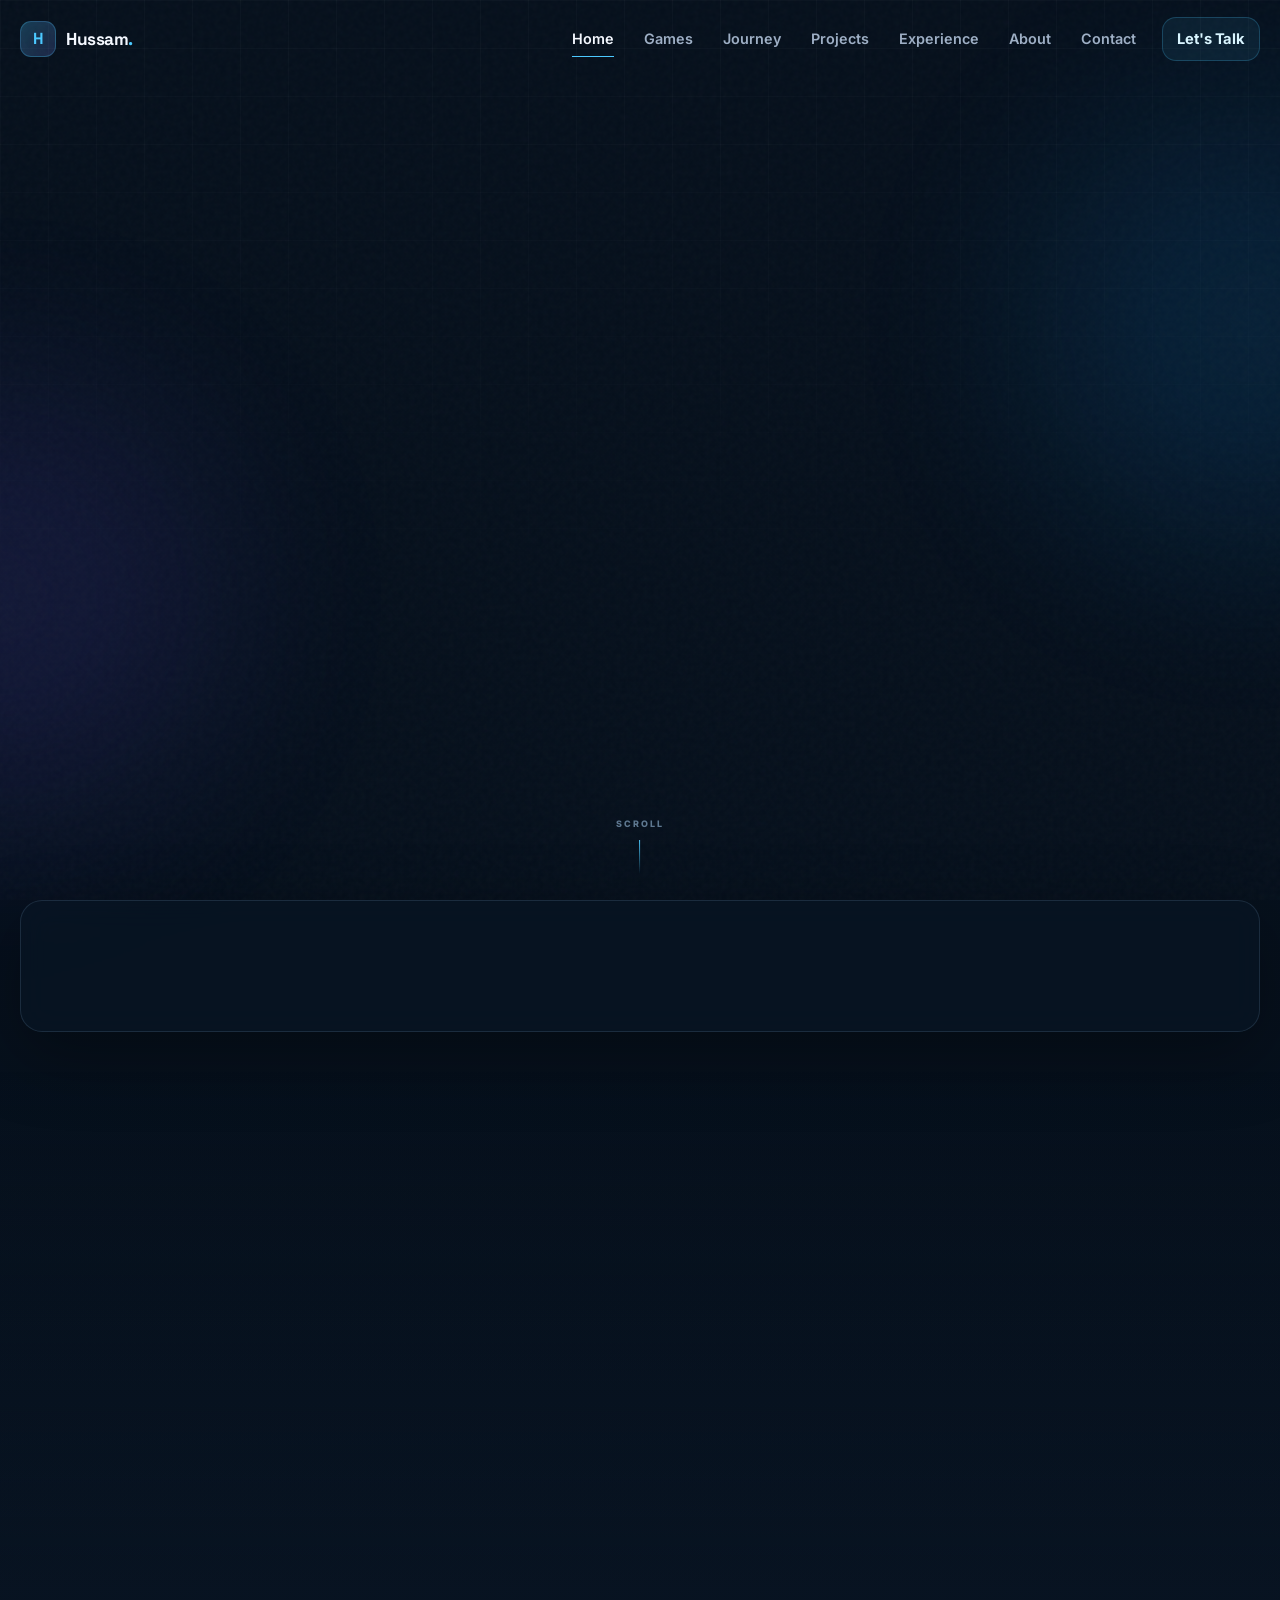
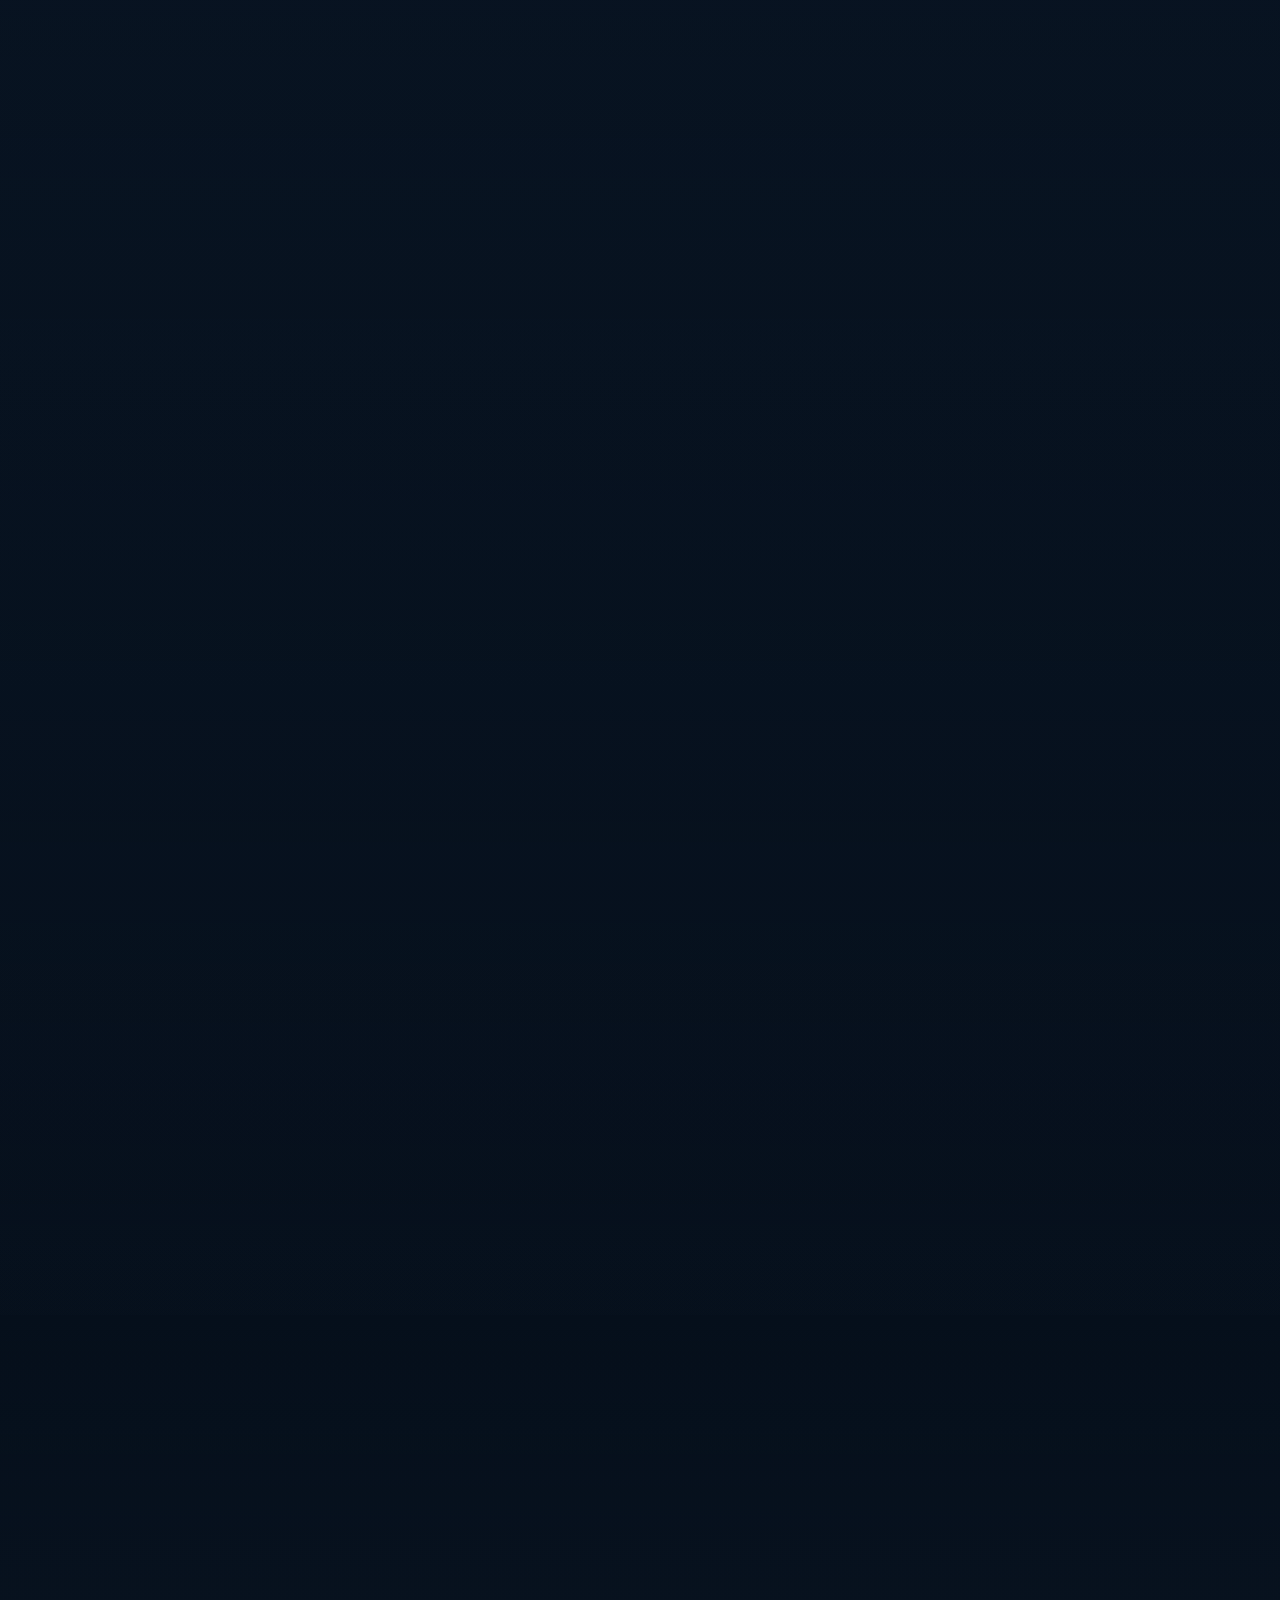
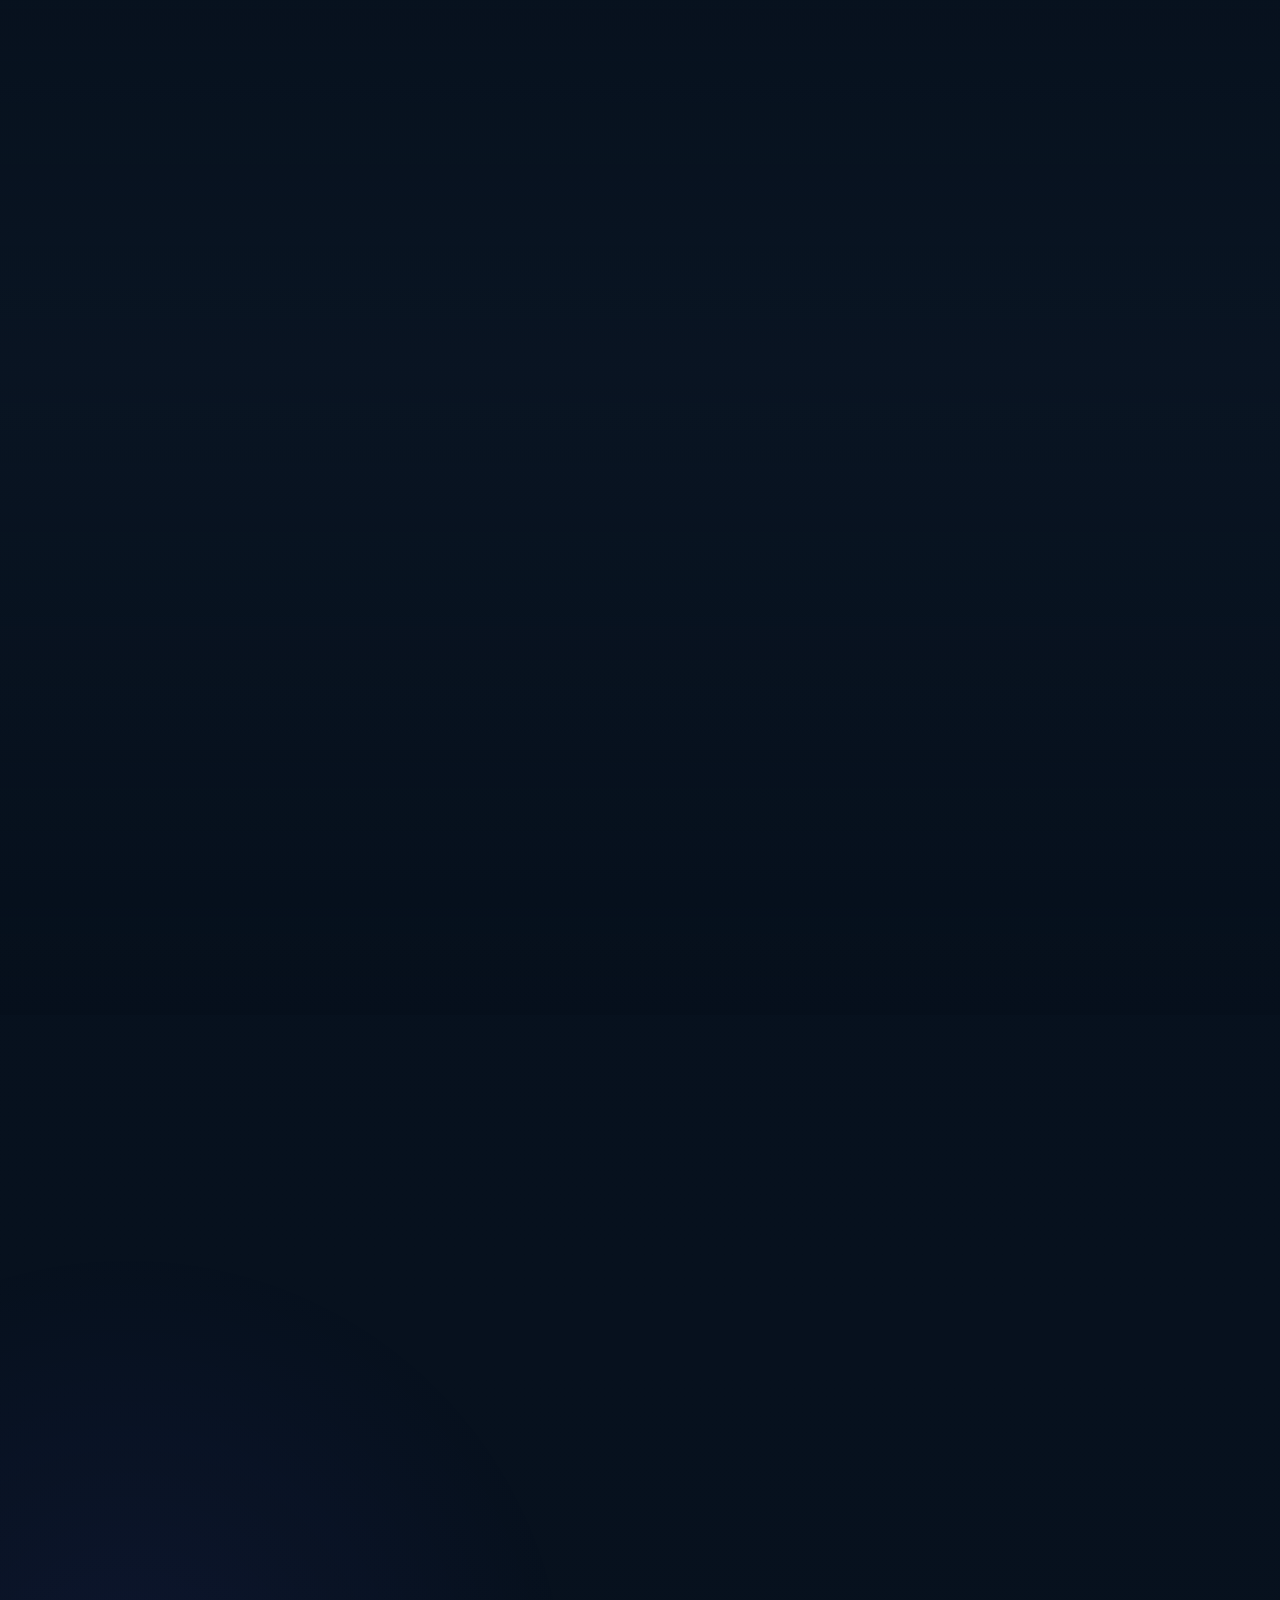
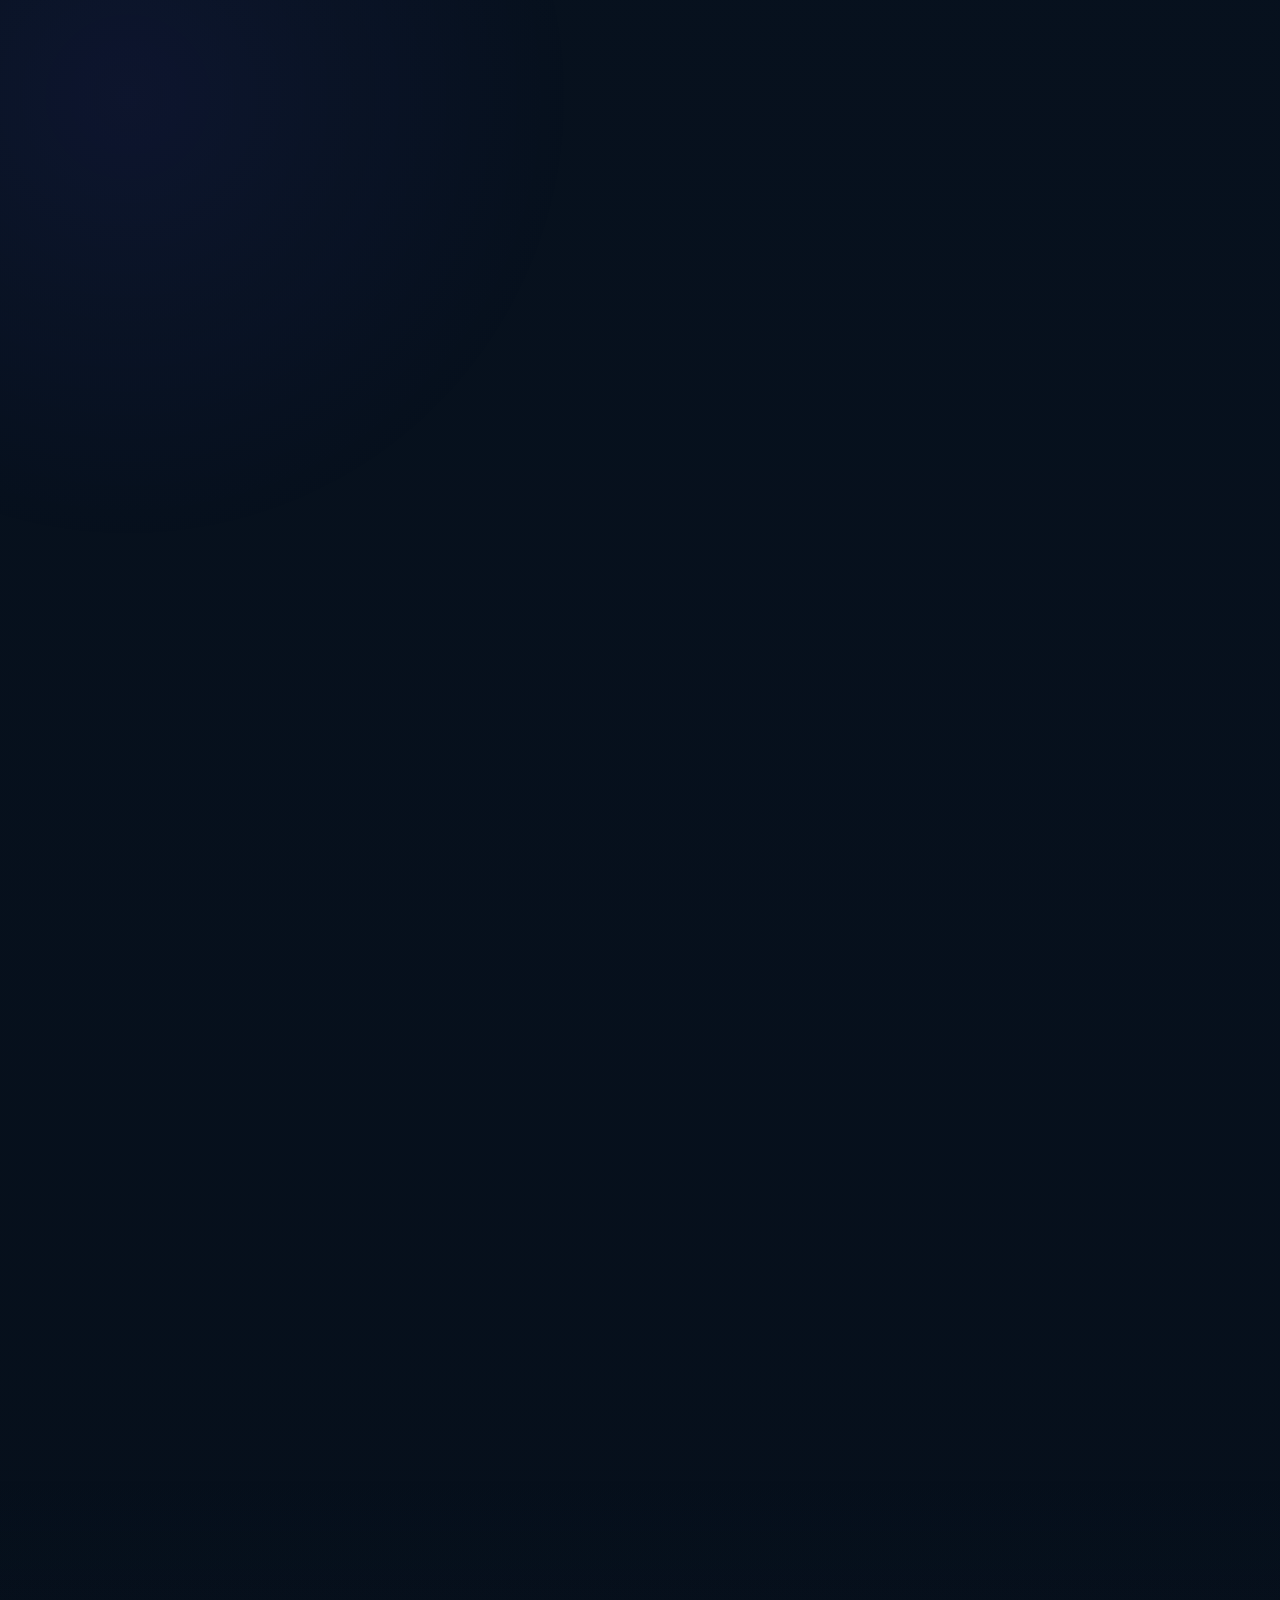
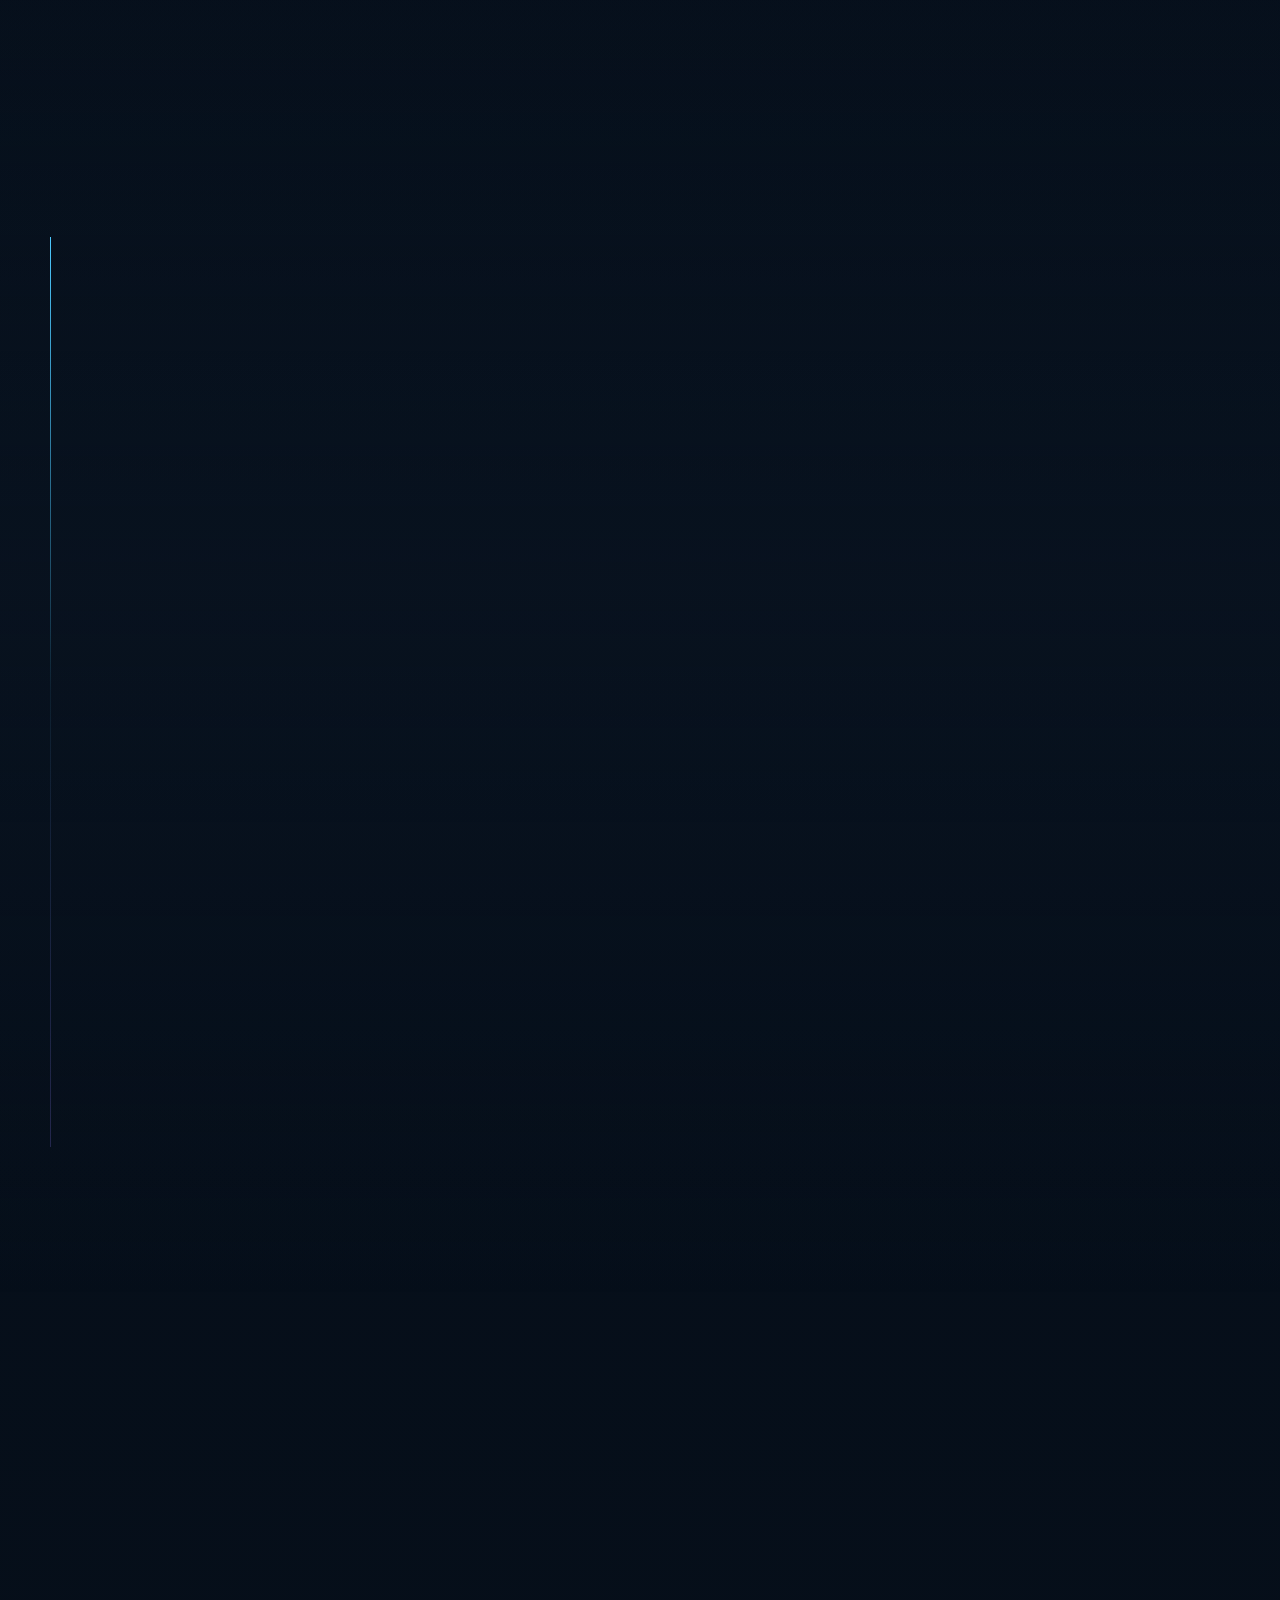
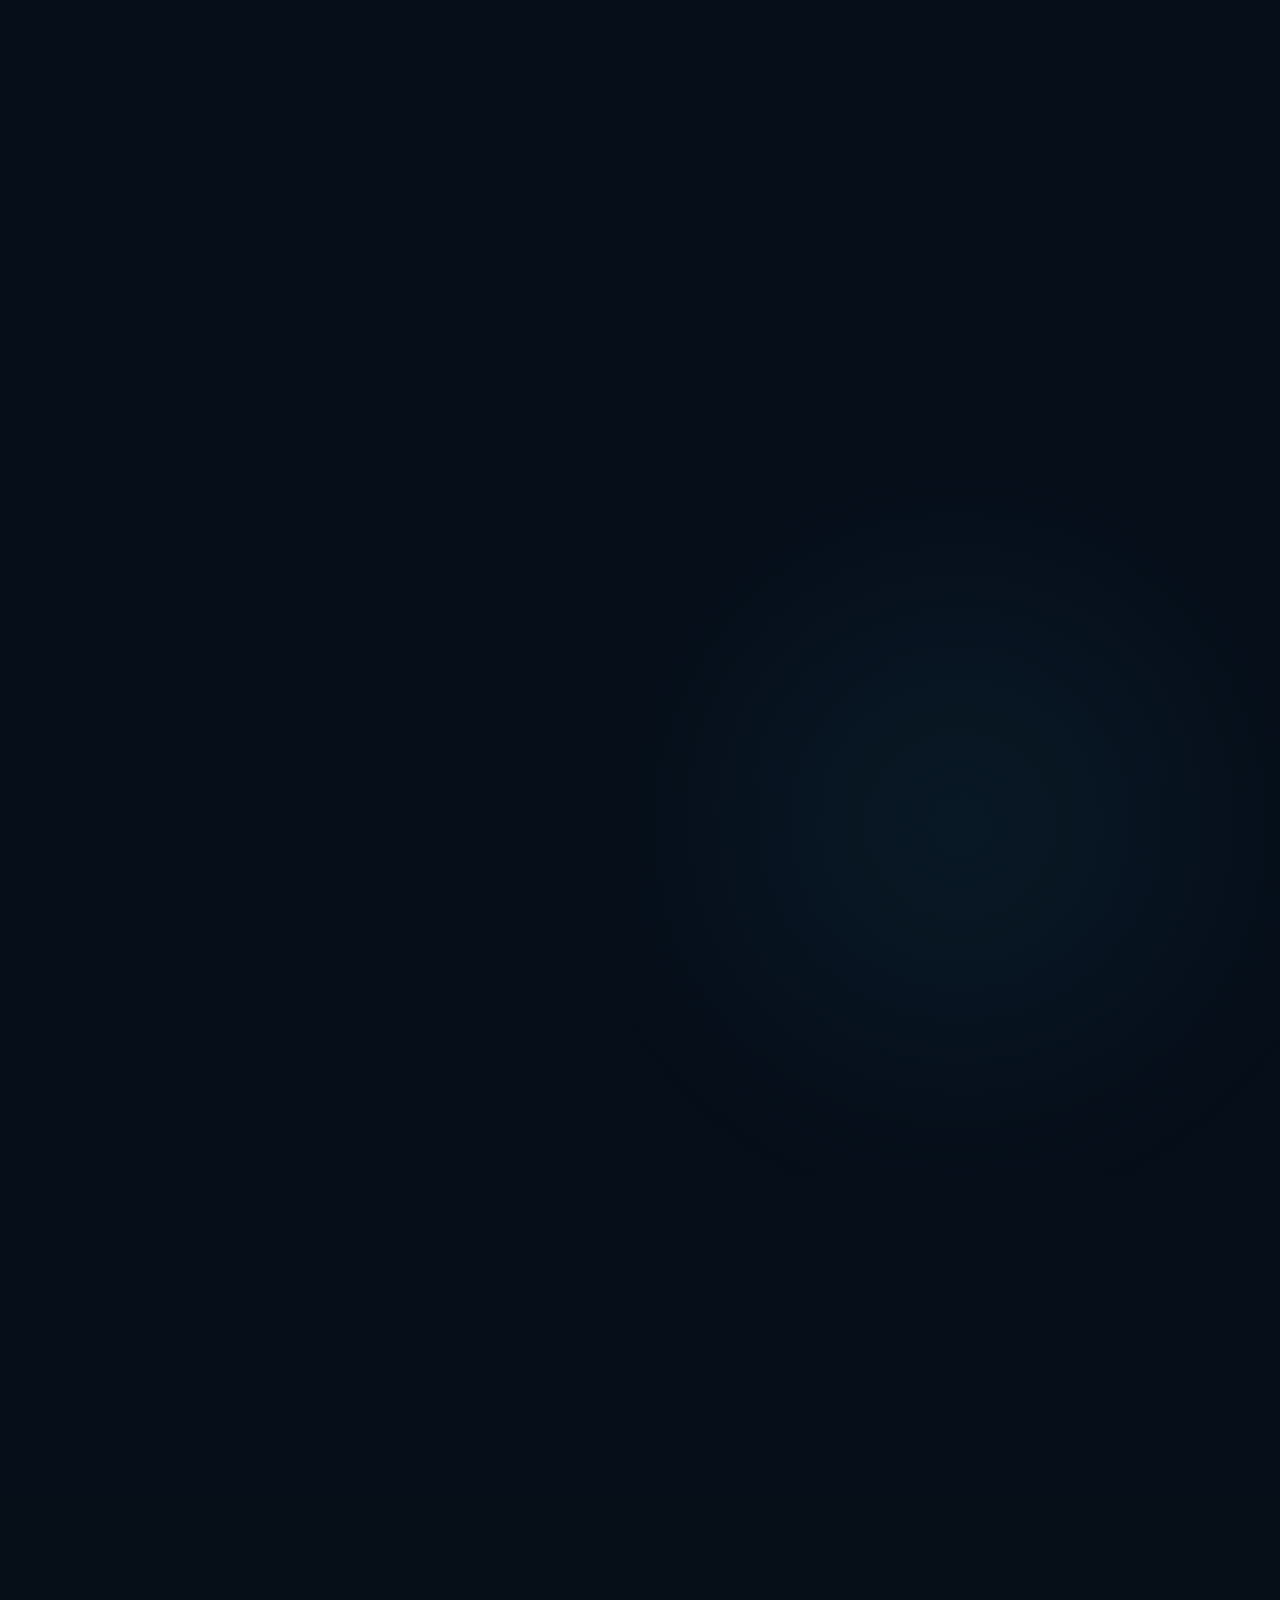
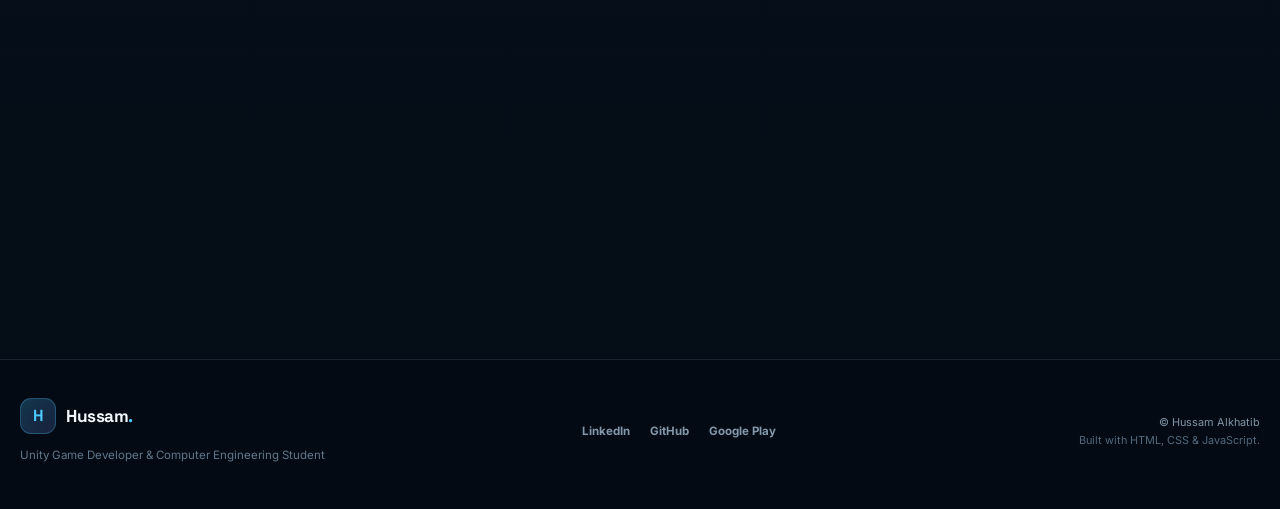
==== commit 9235acfe: "Update index.html" ====
--- a/index.html
+++ b/index.html
@@ -24,7 +24,7 @@
   <link rel="preconnect" href="https://fonts.googleapis.com">
   <link rel="preconnect" href="https://fonts.gstatic.com" crossorigin>
   <link href="https://fonts.googleapis.com/css2?family=Inter:wght@400;500;600;700&family=Space+Grotesk:wght@500;600;700&display=swap" rel="stylesheet">
-  <link rel="stylesheet" href="style.css?v=2">
+  <link rel="stylesheet" href="style.css?v=3">
 </head>
 <body>
   <a class="skip-link" href="#main-content">Skip to content</a>
@@ -374,6 +374,6 @@
     <button class="lightbox-nav lightbox-next" id="lightboxNext" aria-label="Next image">›</button>
   </div>
 
-  <script src="script.js?v=2"></script>
+  <script src="script.js?v=3"></script>
 </body>
 </html>
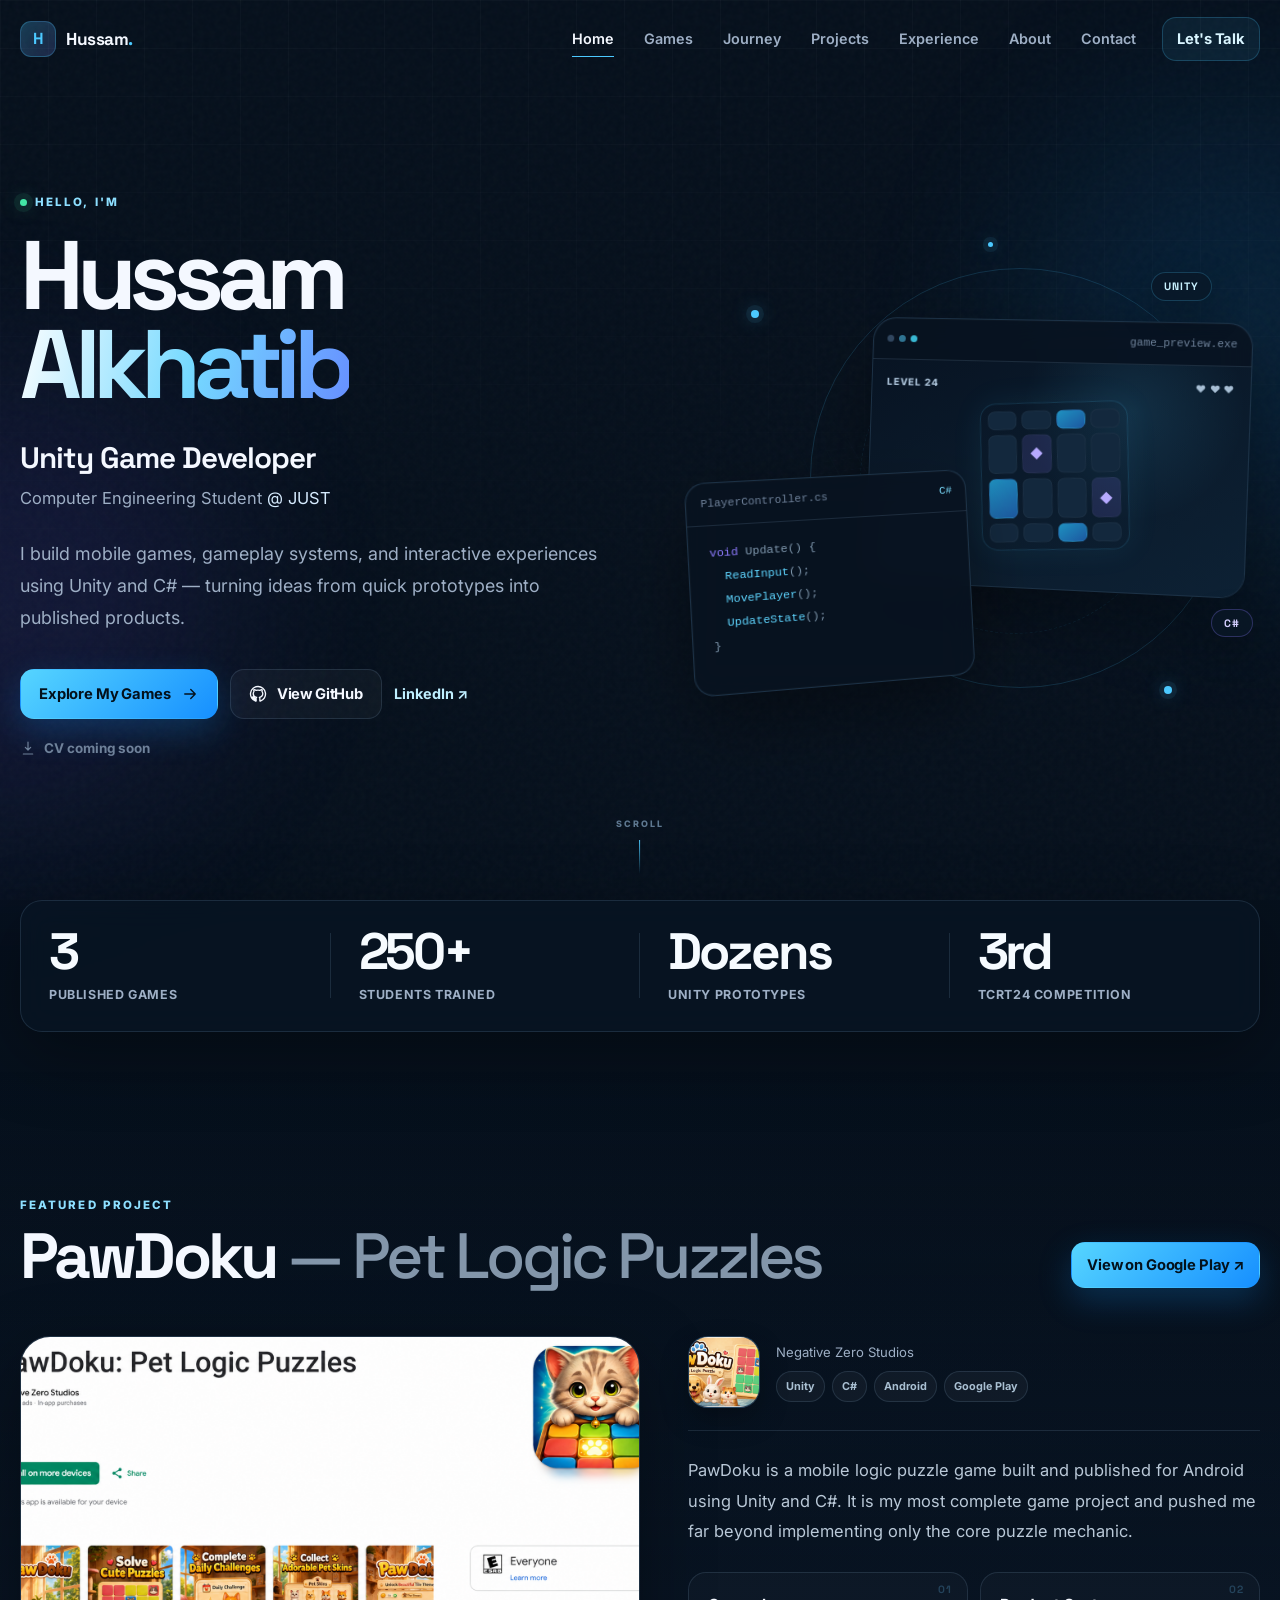
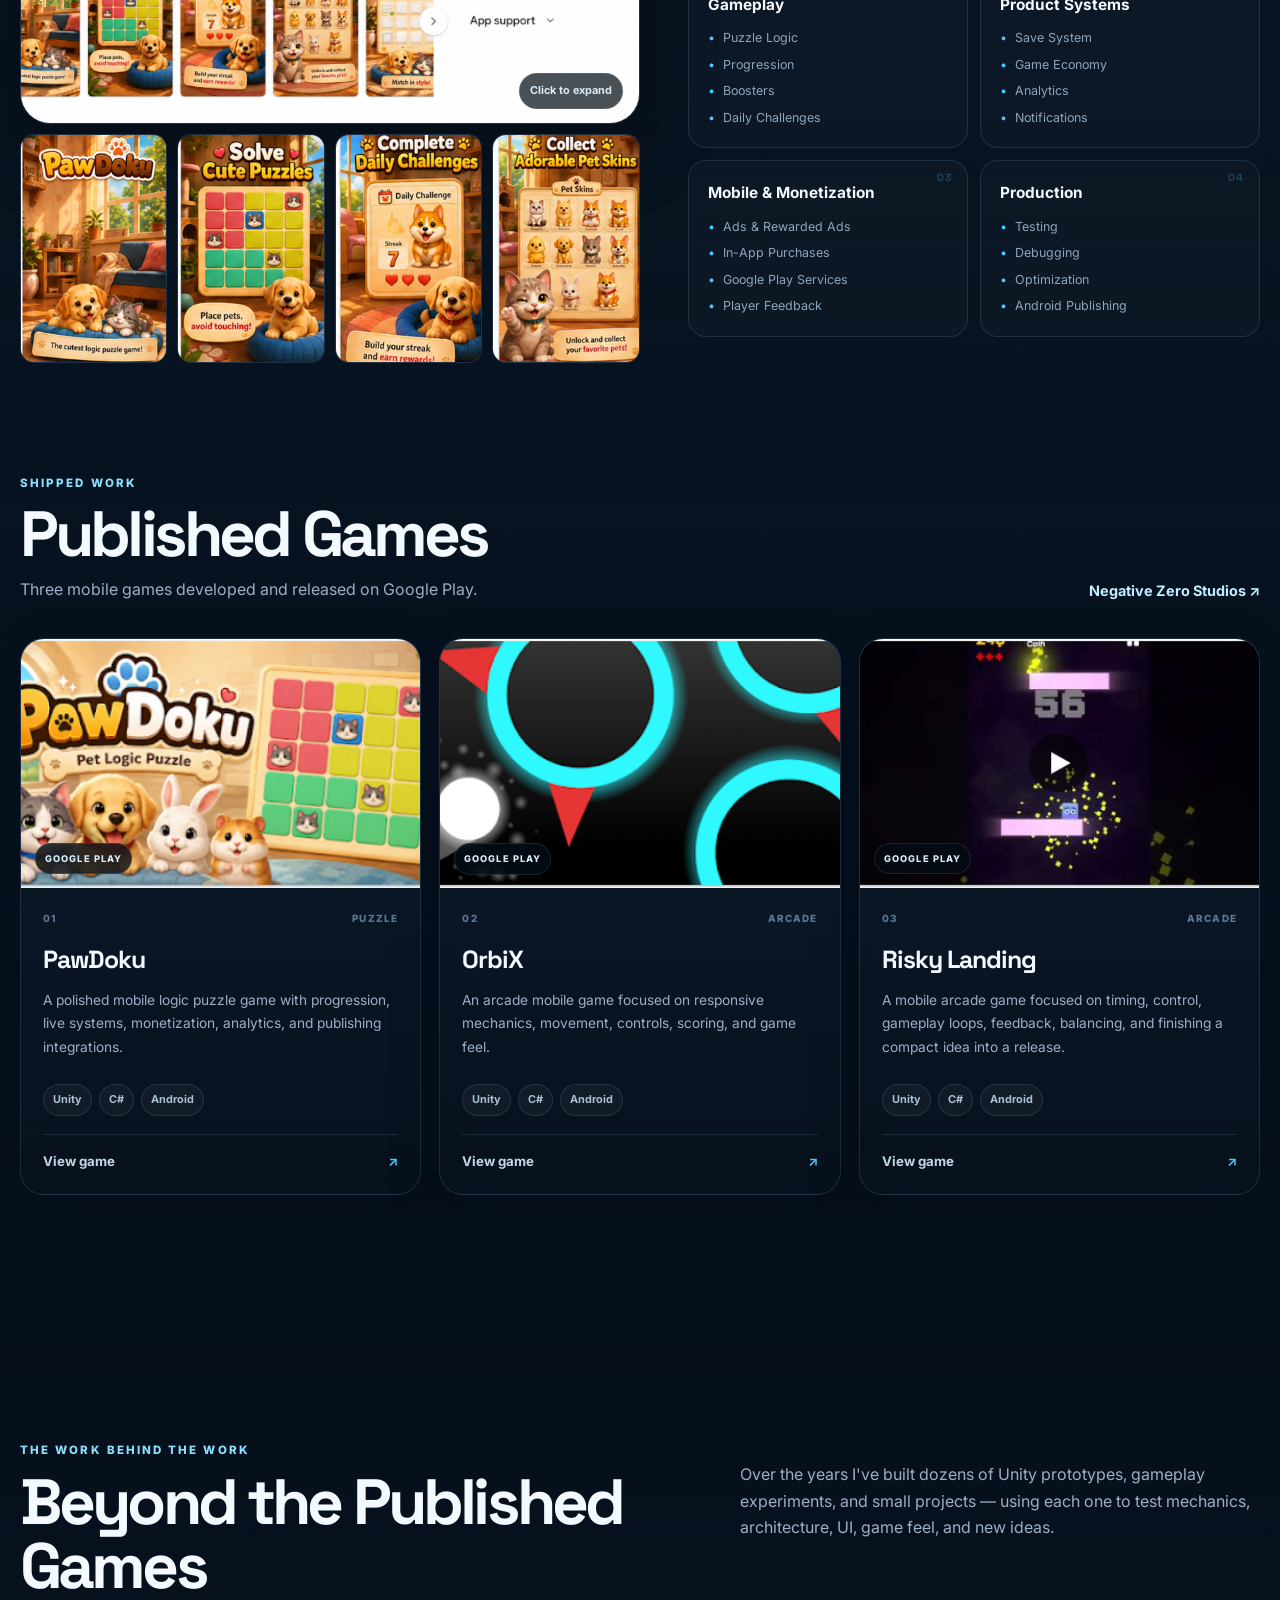
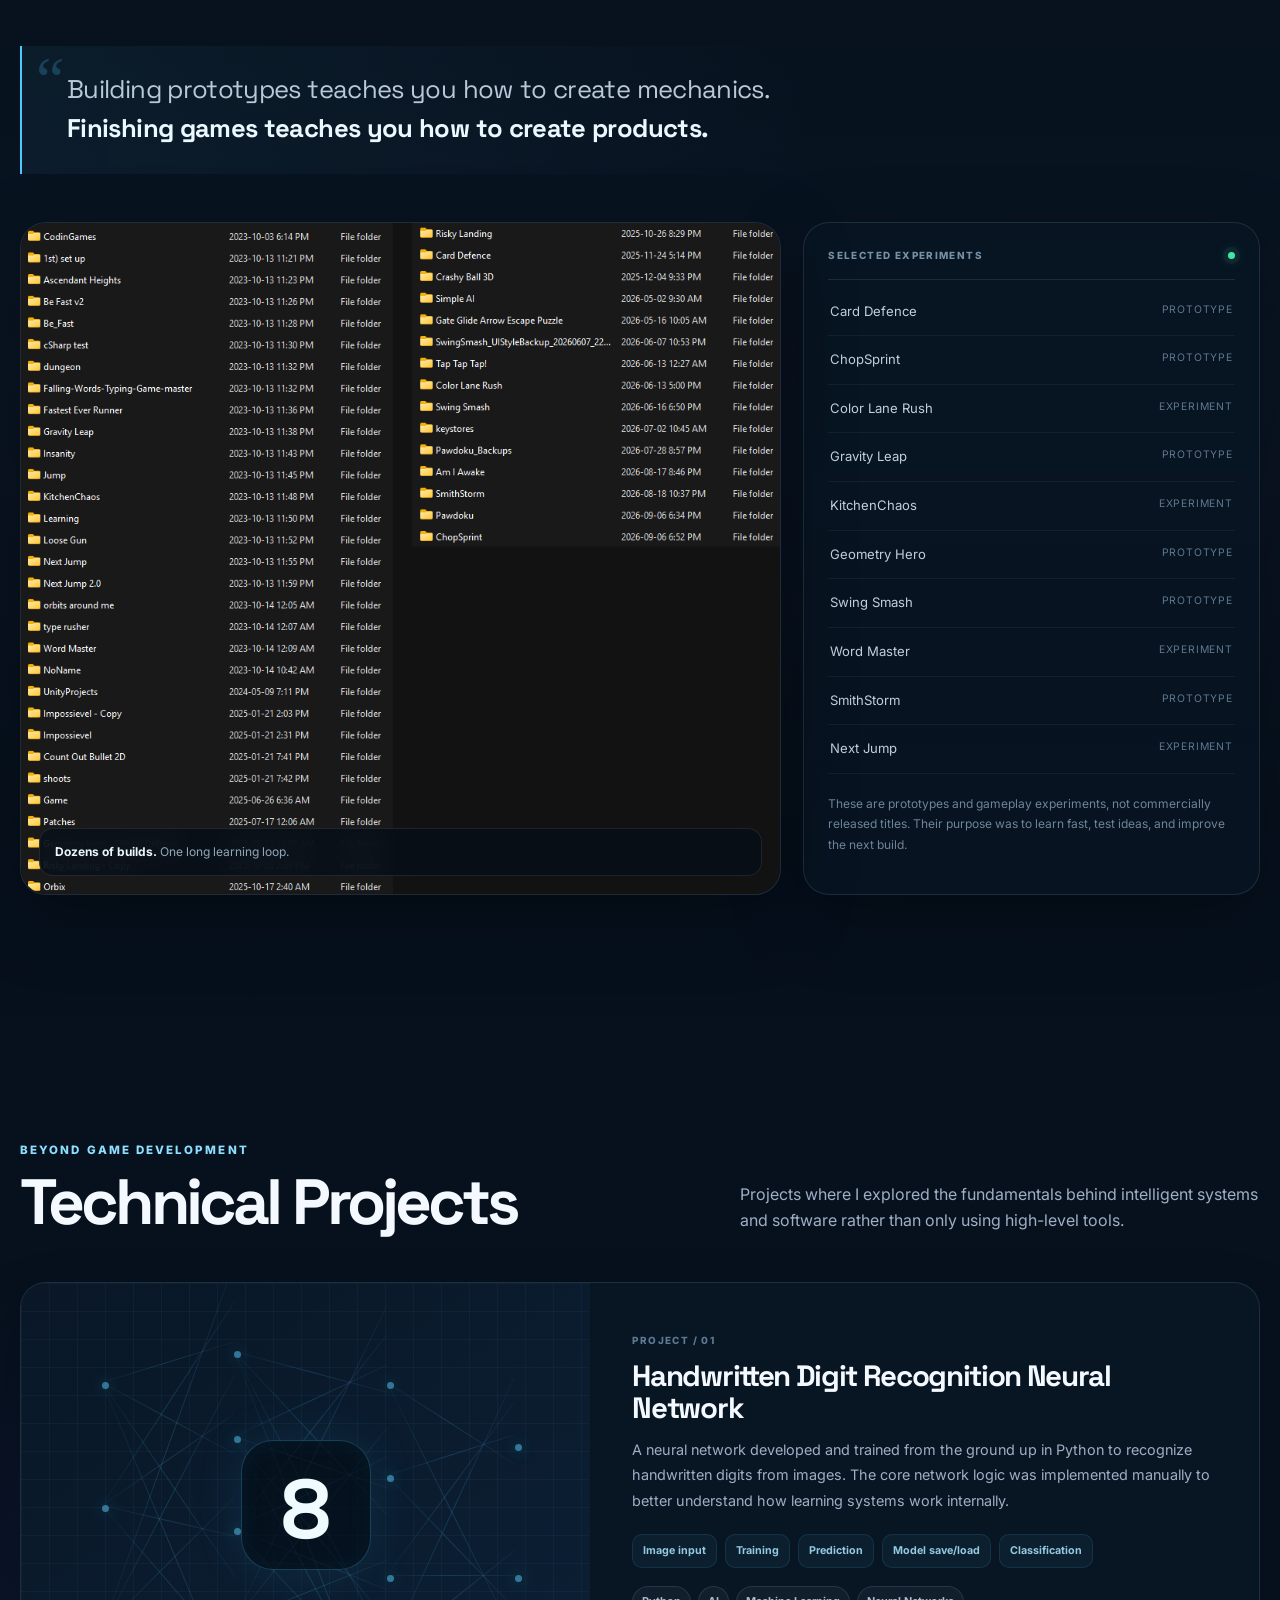
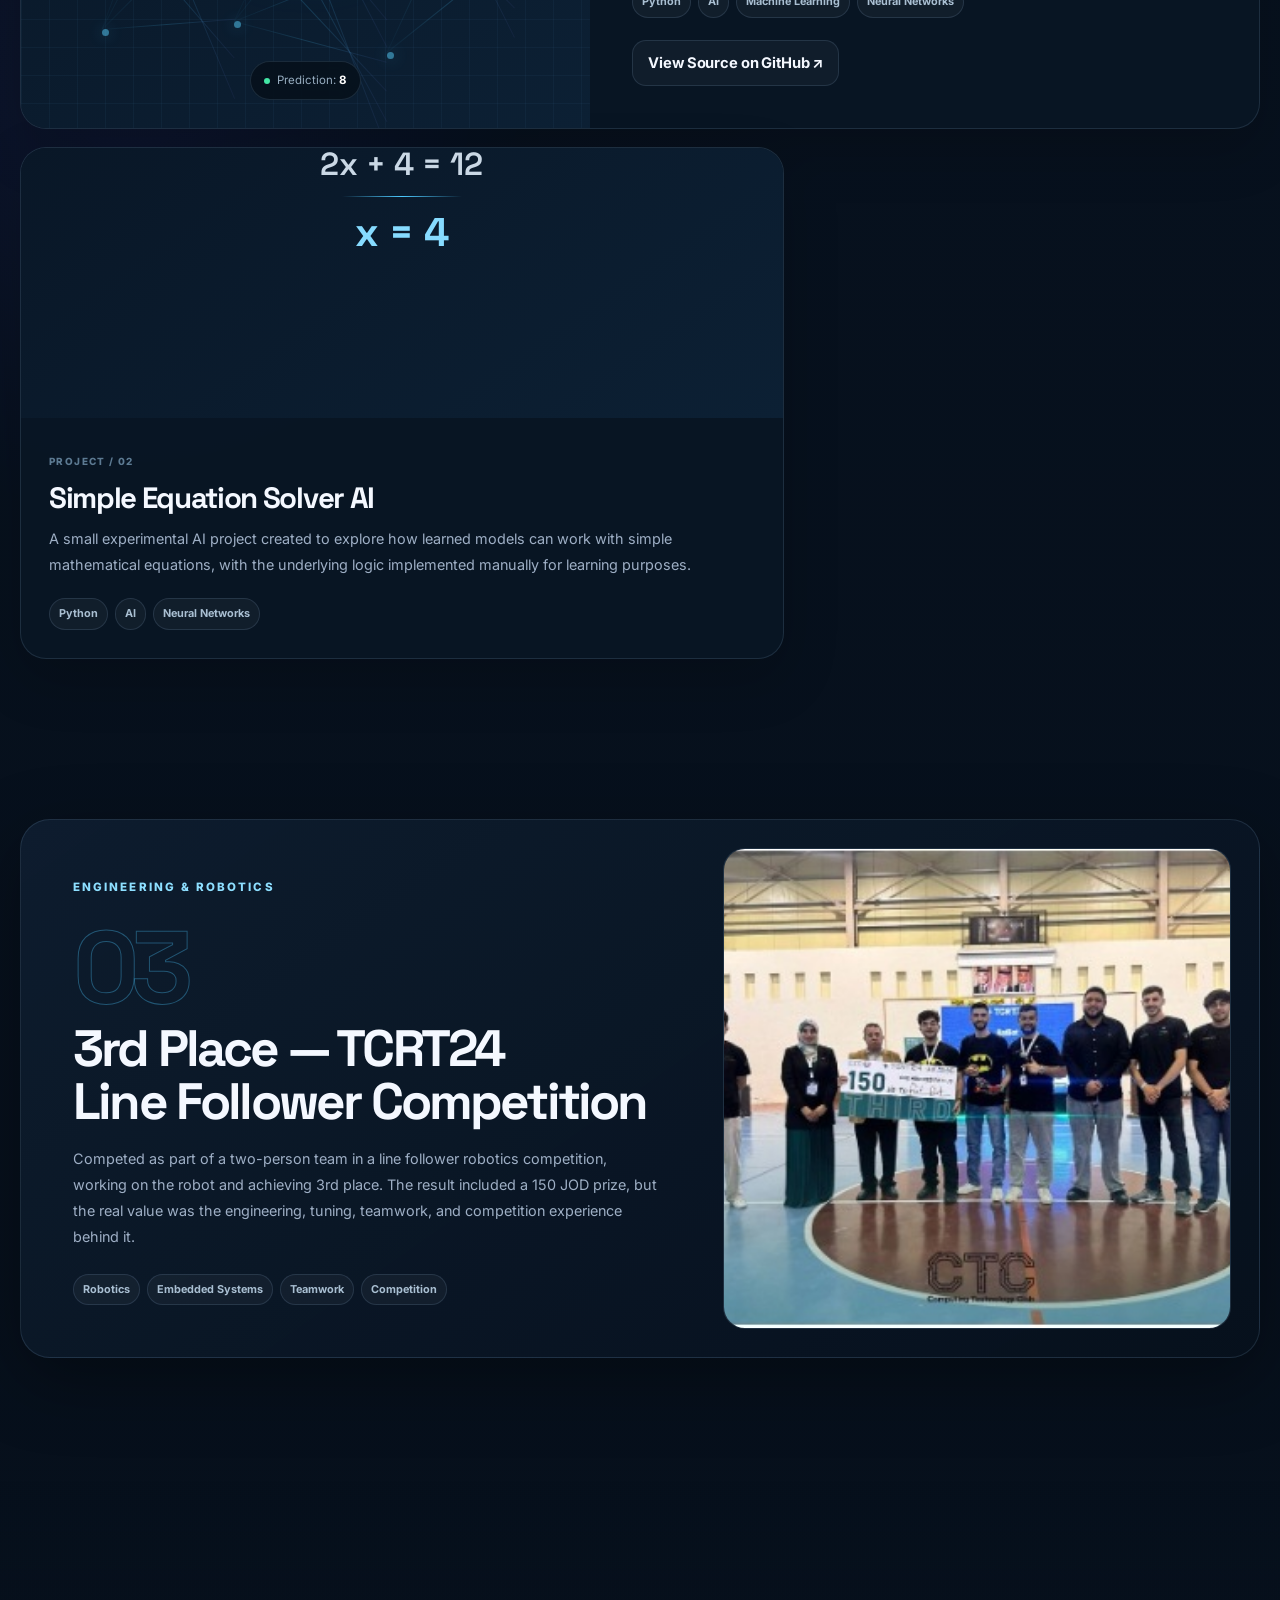
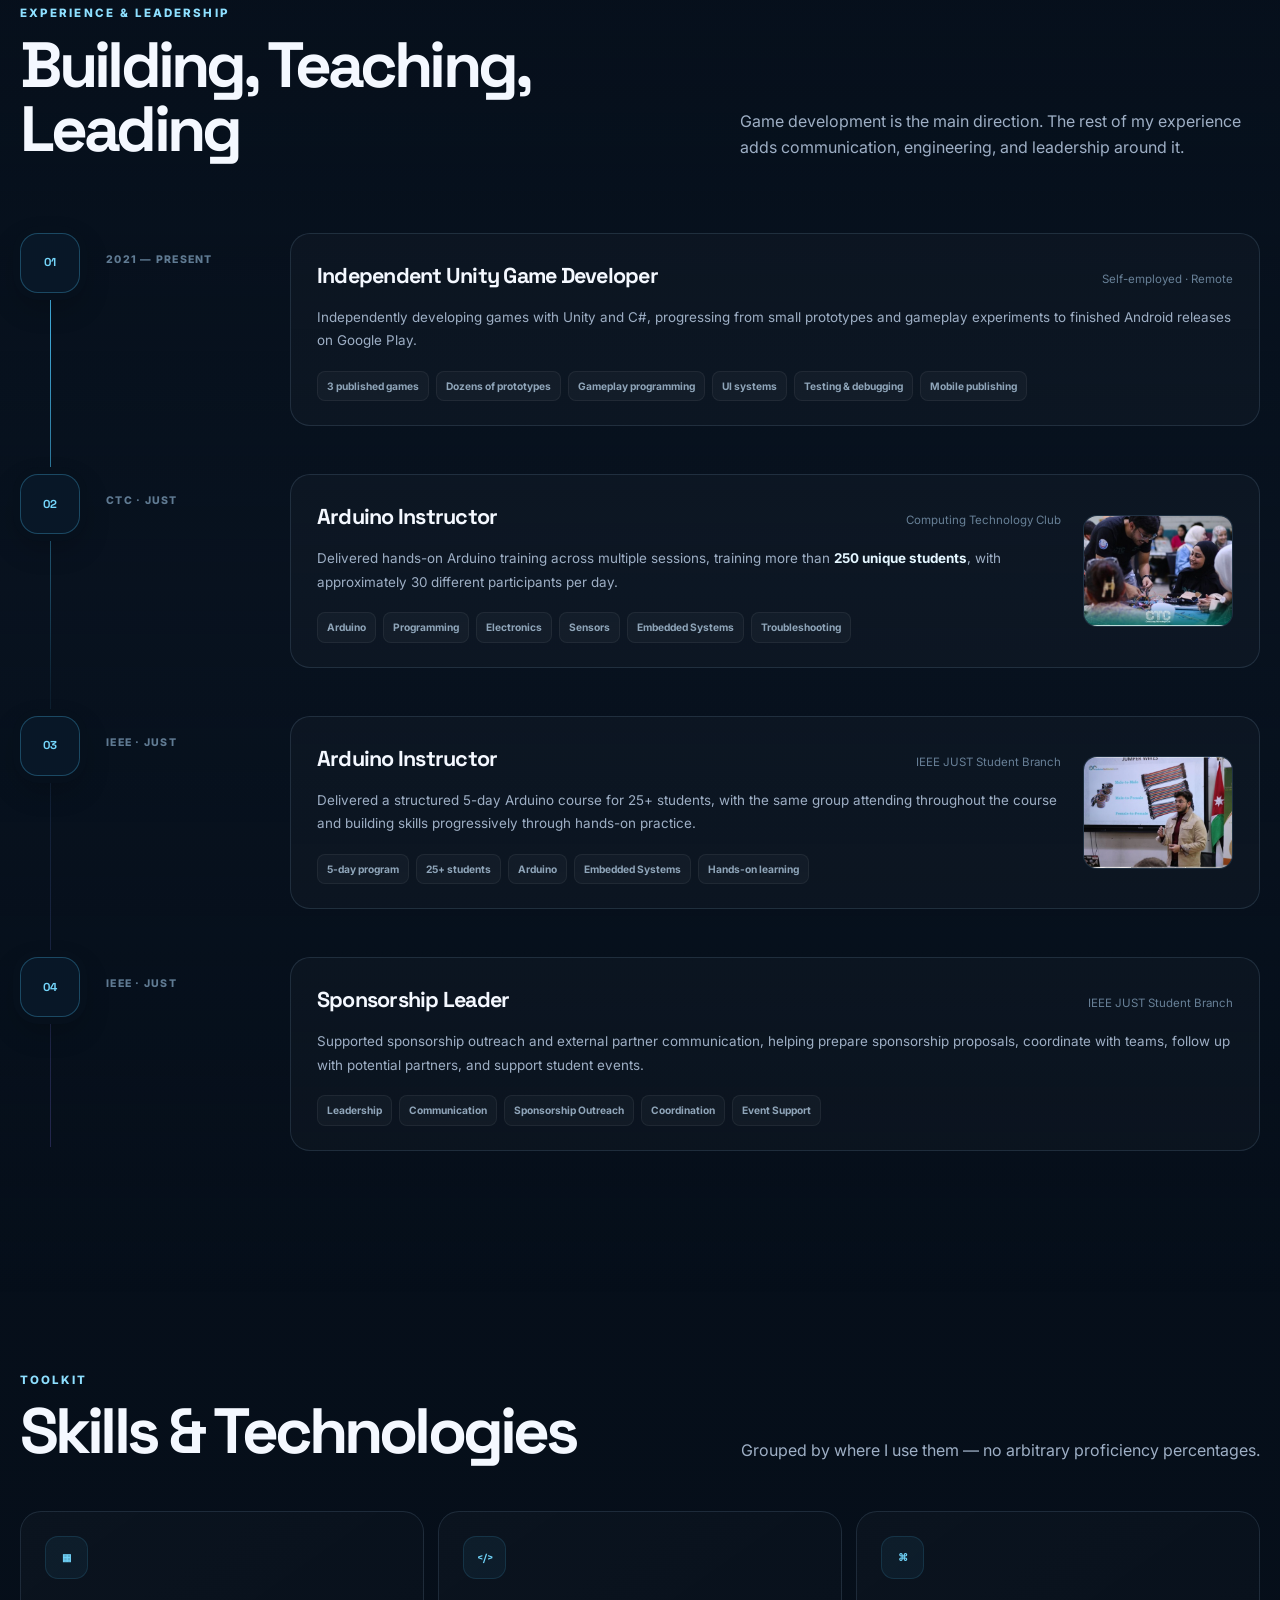
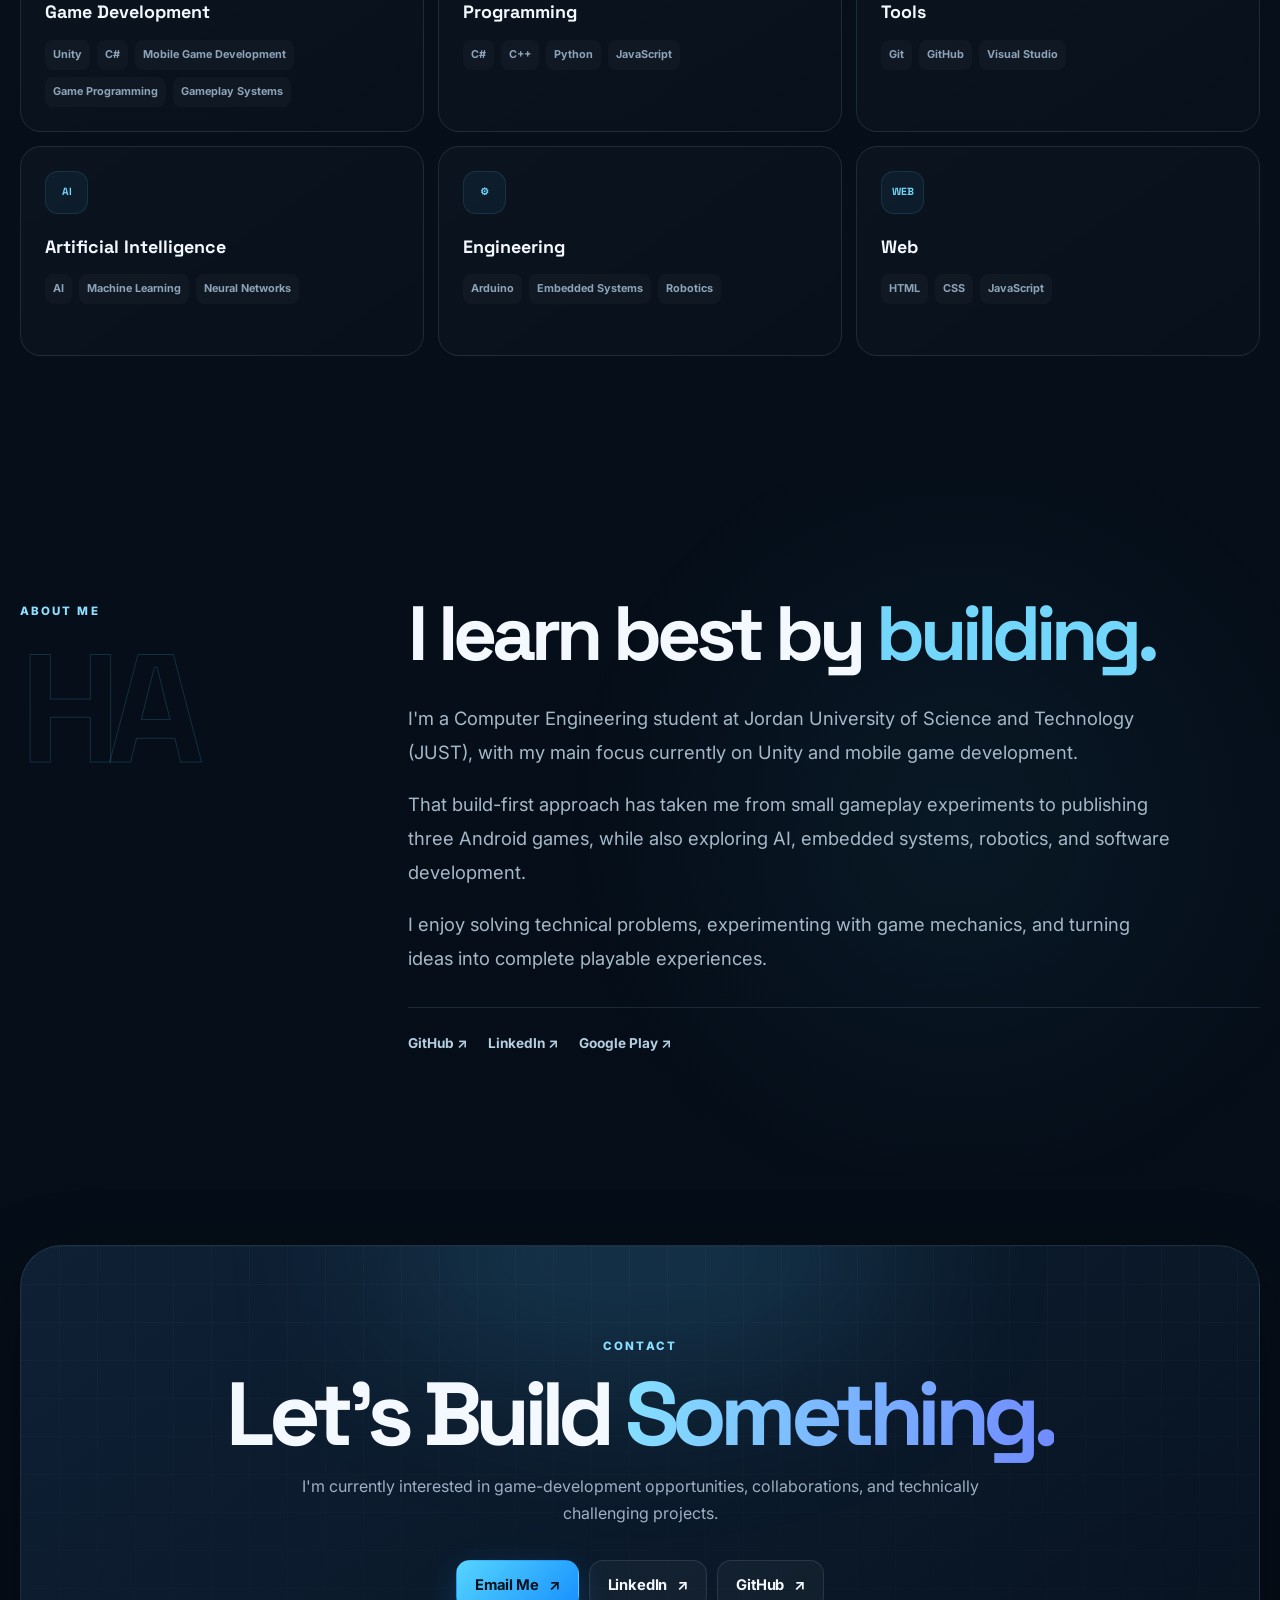
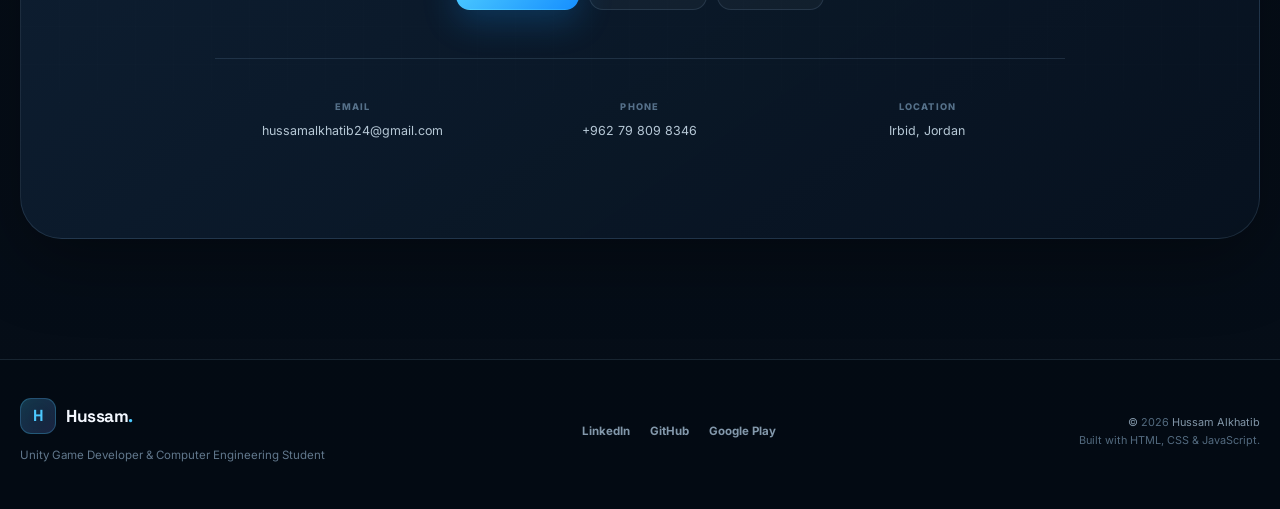
==== commit e8456651: "Update index.html" ====
--- a/index.html
+++ b/index.html
@@ -24,7 +24,7 @@
   <link rel="preconnect" href="https://fonts.googleapis.com">
   <link rel="preconnect" href="https://fonts.gstatic.com" crossorigin>
   <link href="https://fonts.googleapis.com/css2?family=Inter:wght@400;500;600;700&family=Space+Grotesk:wght@500;600;700&display=swap" rel="stylesheet">
-  <link rel="stylesheet" href="style.css?v=3">
+  <link rel="stylesheet" href="style.css?v=4">
 </head>
 <body>
   <a class="skip-link" href="#main-content">Skip to content</a>
@@ -374,6 +374,6 @@
     <button class="lightbox-nav lightbox-next" id="lightboxNext" aria-label="Next image">›</button>
   </div>
 
-  <script src="script.js?v=3"></script>
+  <script src="script.js?v=4"></script>
 </body>
 </html>
--- a/style.css
+++ b/style.css
@@ -251,7 +251,7 @@
 
 .lightbox{position:fixed;inset:0;z-index:3000;display:none;place-items:center;padding:48px;background:rgba(1,6,11,.92);backdrop-filter:blur(18px)}.lightbox.open{display:grid}.lightbox figure{margin:0;max-width:min(1200px,90vw);max-height:86vh;display:flex;flex-direction:column;gap:10px;align-items:center}.lightbox img{max-width:100%;max-height:80vh;object-fit:contain;border-radius:16px;box-shadow:0 30px 100px rgba(0,0,0,.5)}.lightbox figcaption{color:#8297aa;font-size:.72rem}.lightbox-close,.lightbox-nav{position:fixed;border:1px solid rgba(255,255,255,.12);background:rgba(9,20,32,.82);color:#e8f6ff;cursor:pointer;backdrop-filter:blur(12px);transition:background var(--transition),transform var(--transition)}.lightbox-close{top:22px;right:22px;width:46px;height:46px;border-radius:14px;font-size:1.7rem}.lightbox-nav{top:50%;width:48px;height:62px;border-radius:14px;transform:translateY(-50%);font-size:2rem}.lightbox-prev{left:22px}.lightbox-next{right:22px}.lightbox-close:hover,.lightbox-nav:hover{background:rgba(76,201,255,.11)}.lightbox-nav:hover{transform:translateY(-50%) scale(1.04)}
 
-.reveal{opacity:0;transform:translateY(24px);transition:opacity .75s cubic-bezier(.2,.65,.2,1),transform .75s cubic-bezier(.2,.65,.2,1)}.reveal.visible{opacity:1;transform:none}
+.reveal,.reveal.reveal-ready,.reveal.reveal-ready.visible{opacity:1!important;transform:none!important;transition:none!important}
 
 :focus-visible { outline: 2px solid var(--accent); outline-offset: 4px; }
 
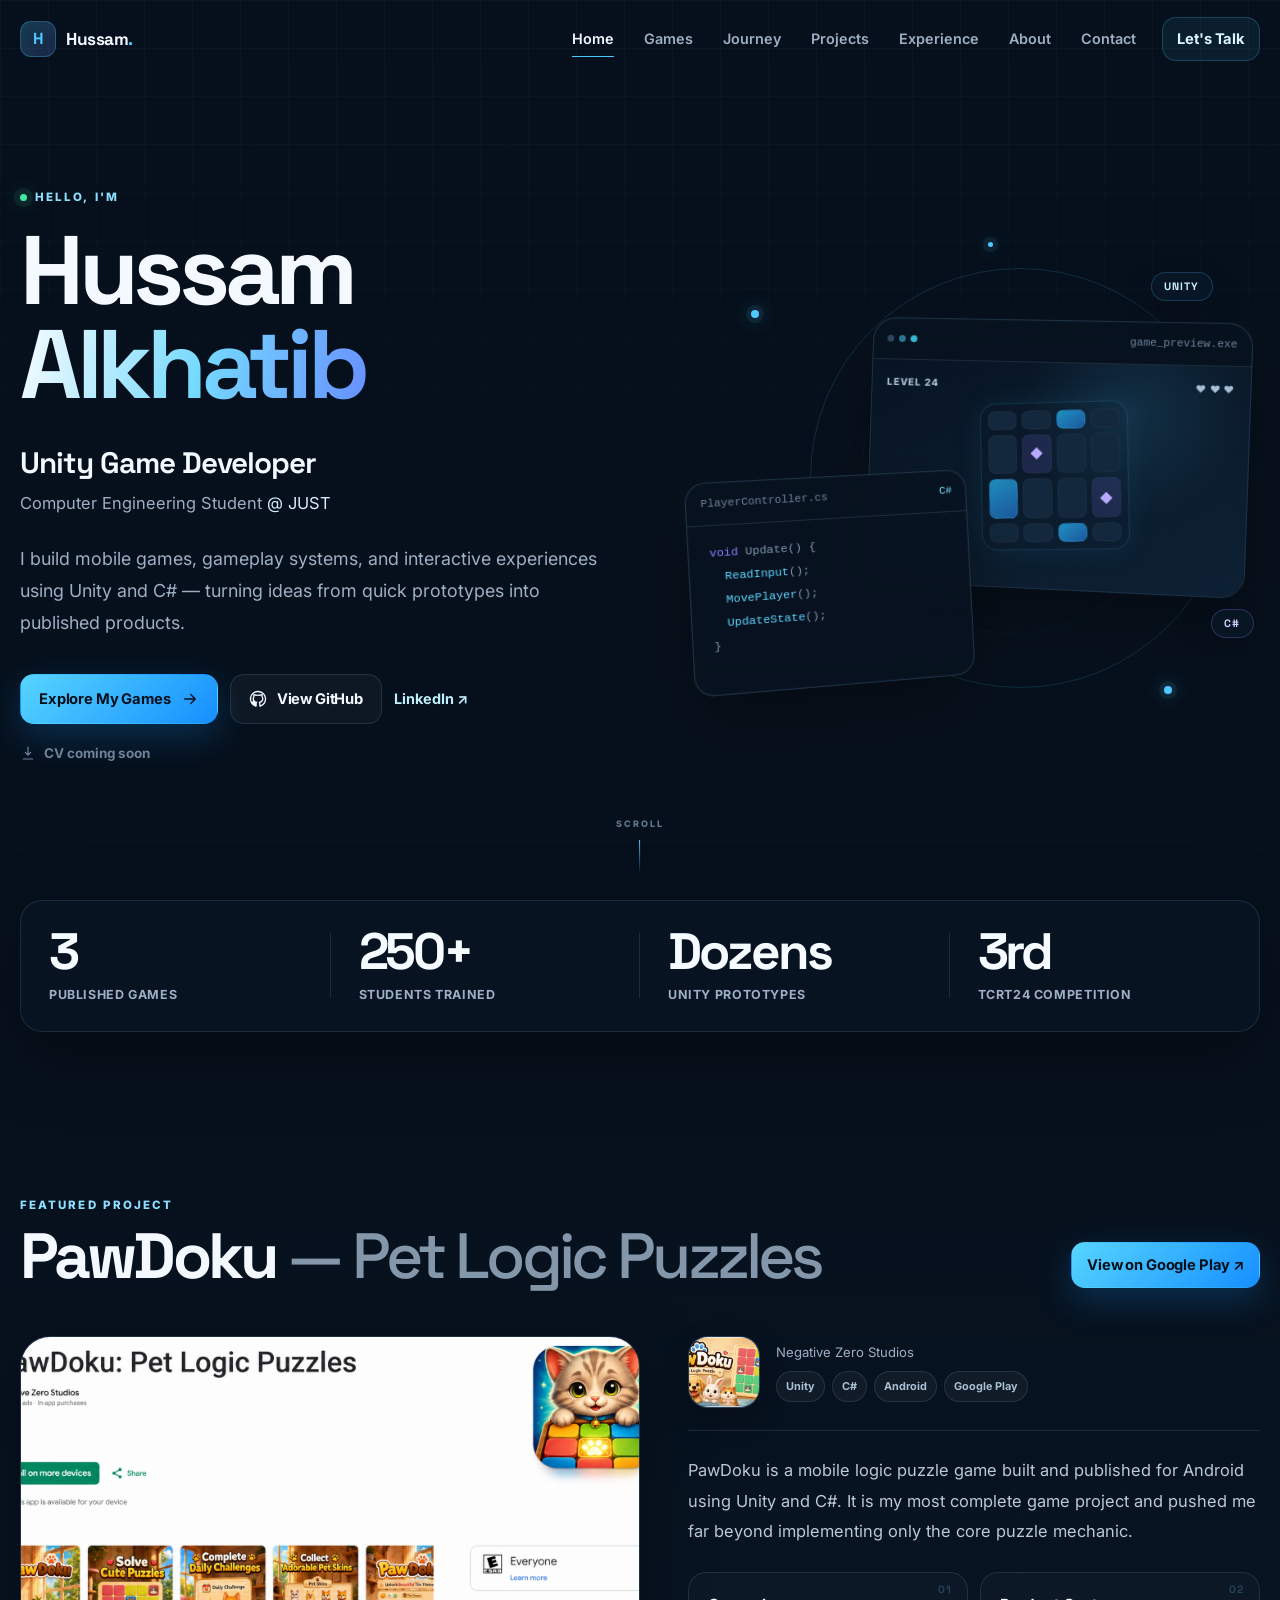
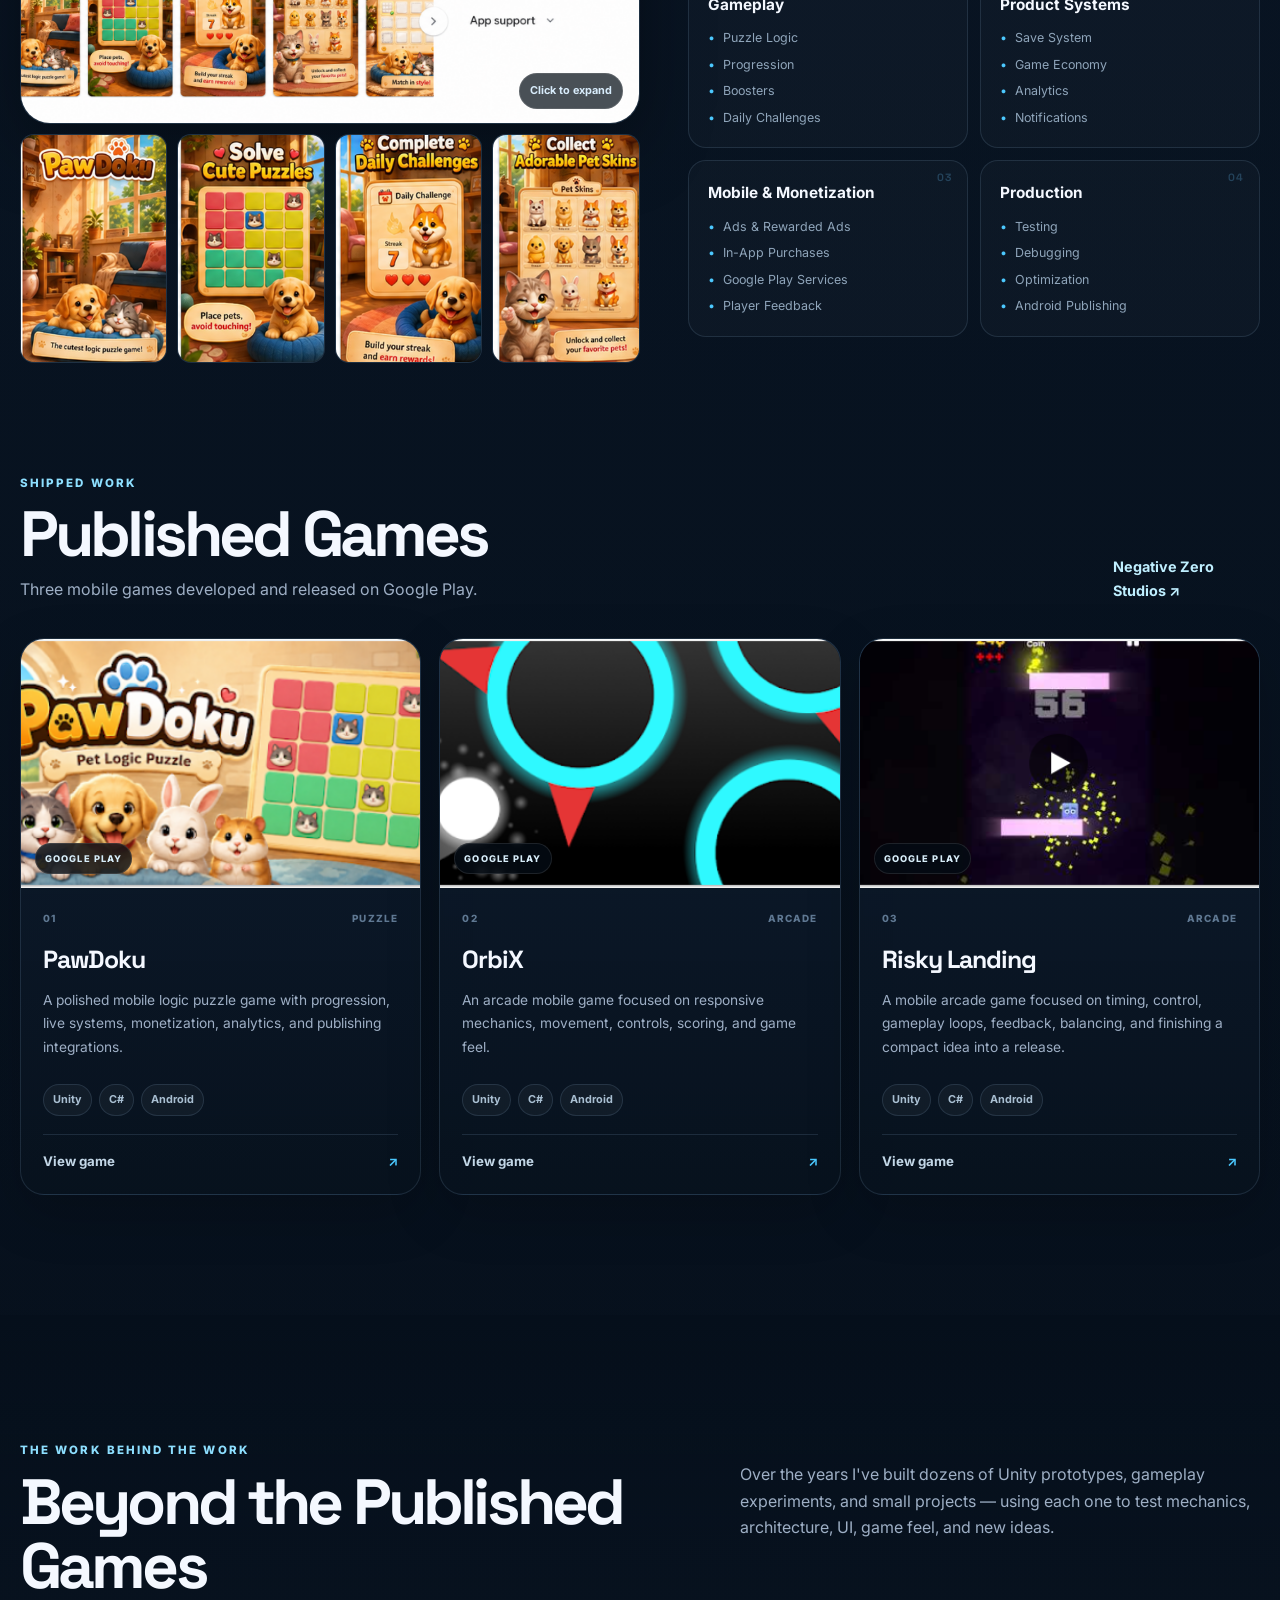
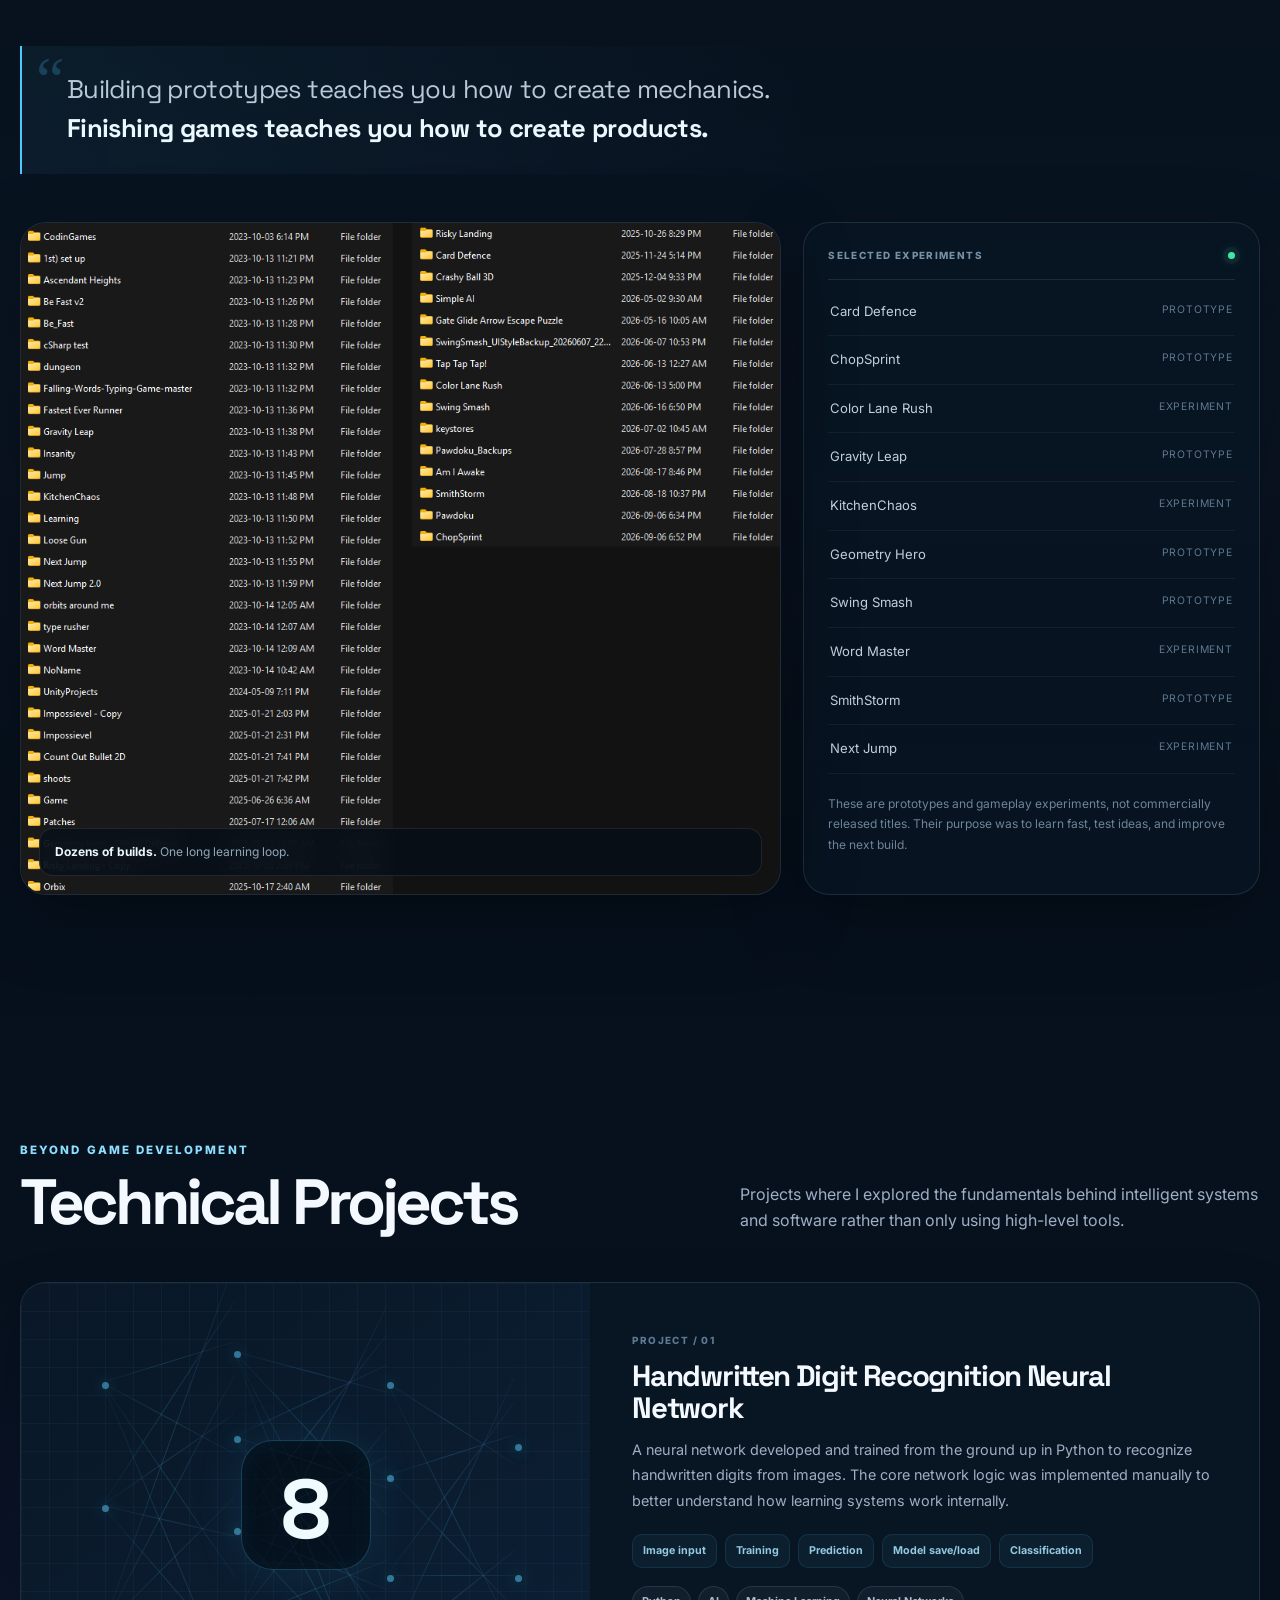
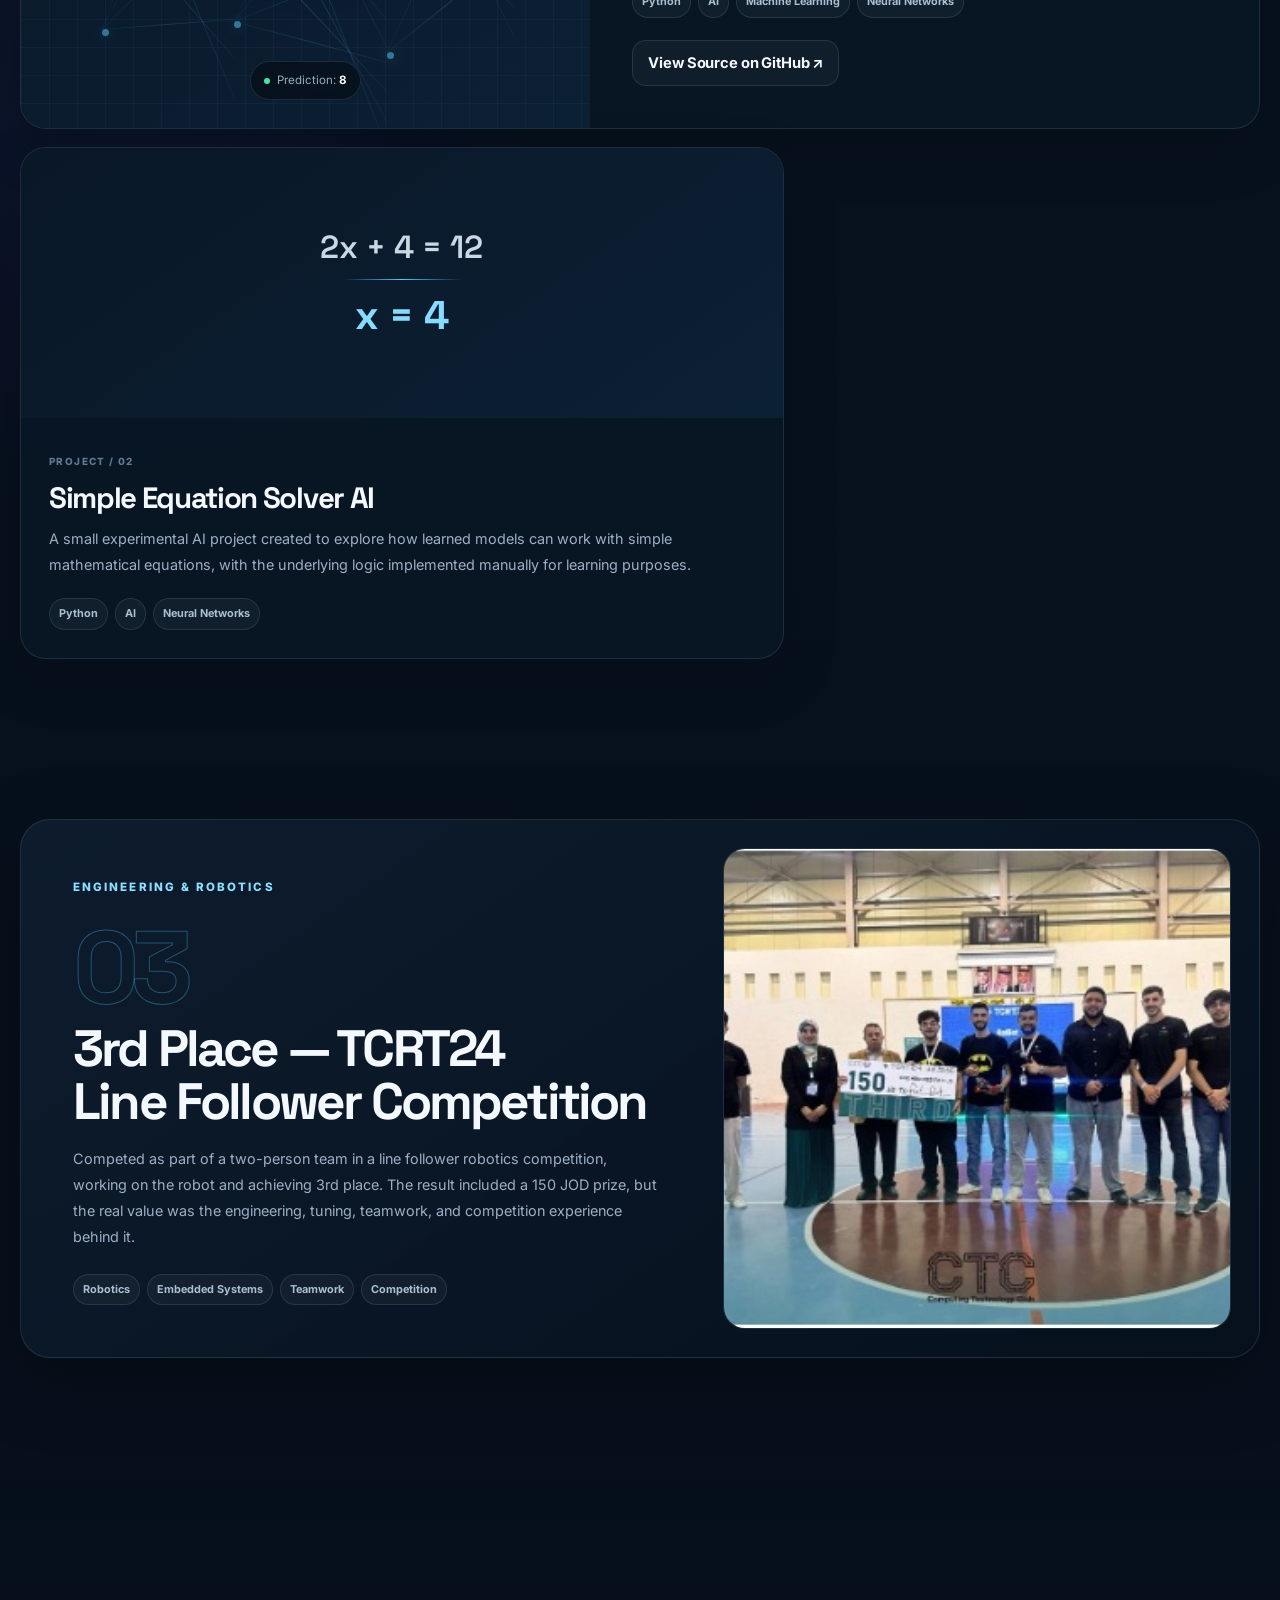
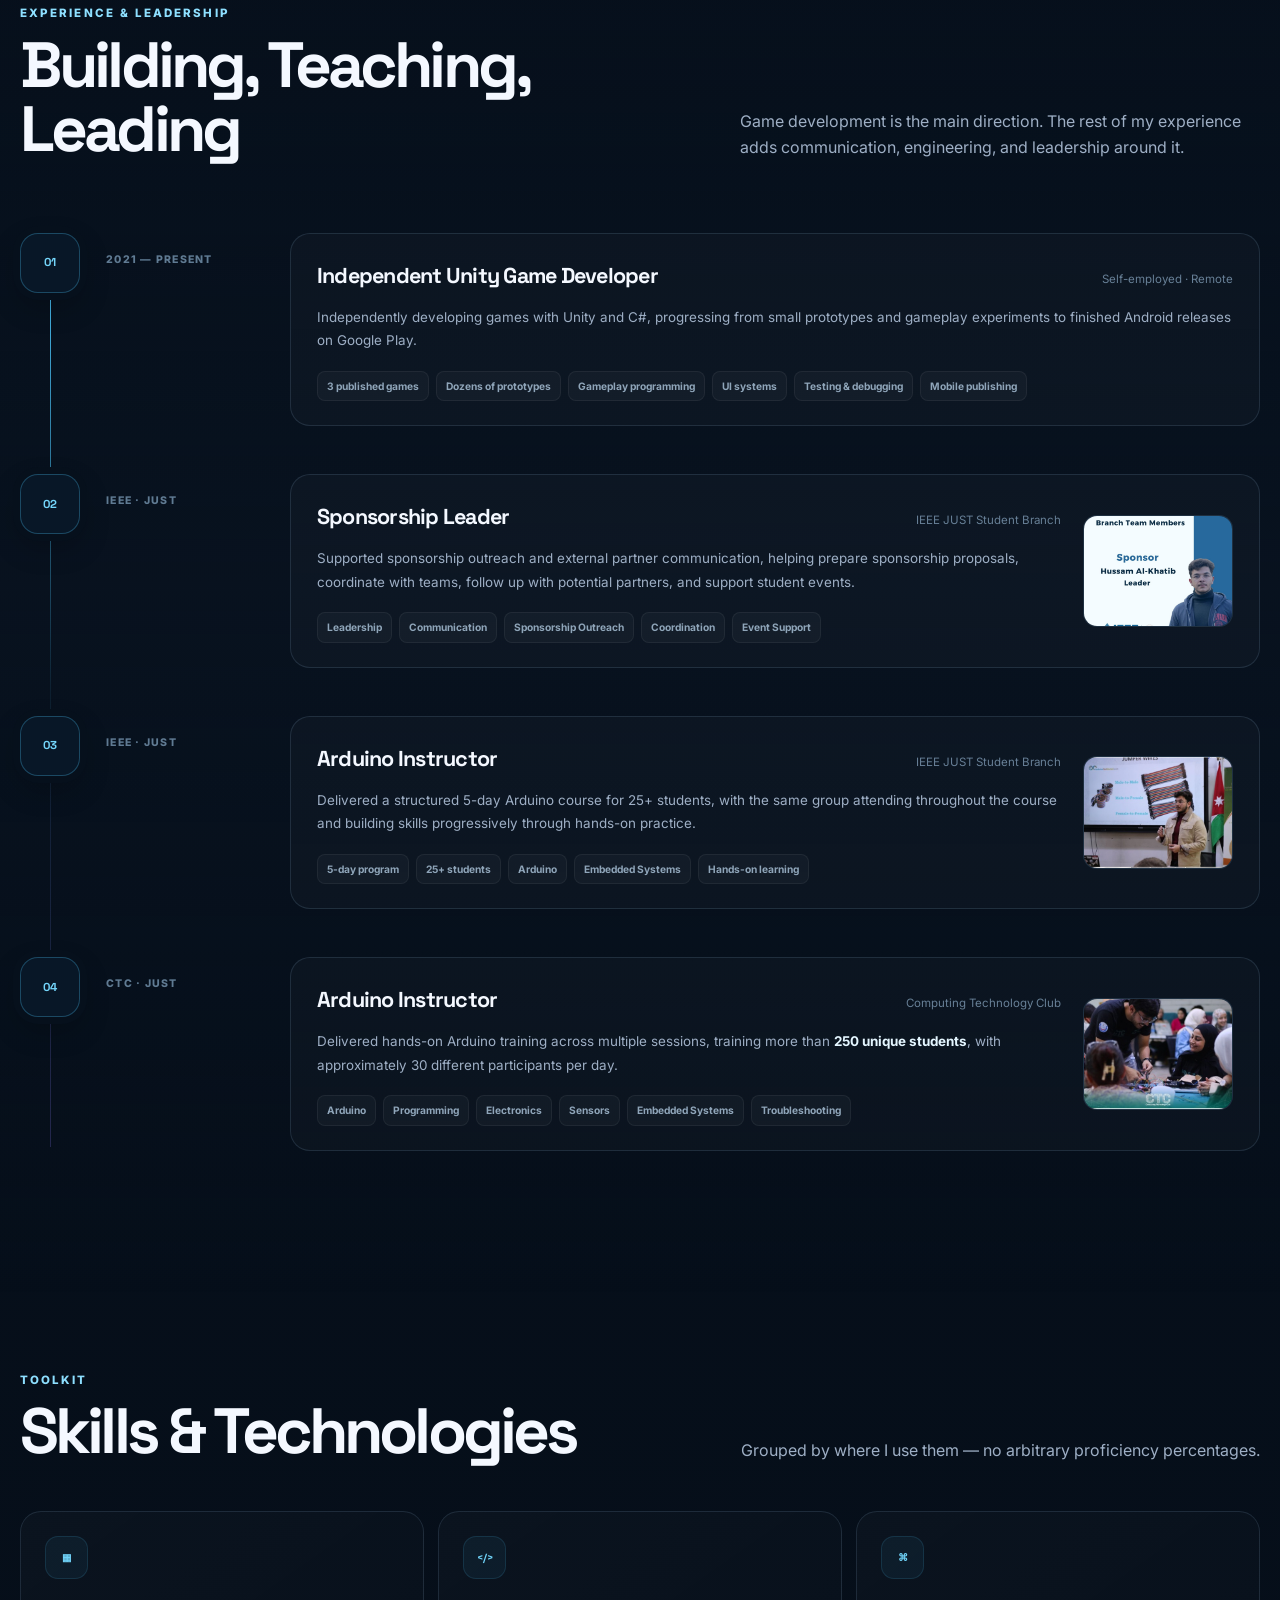
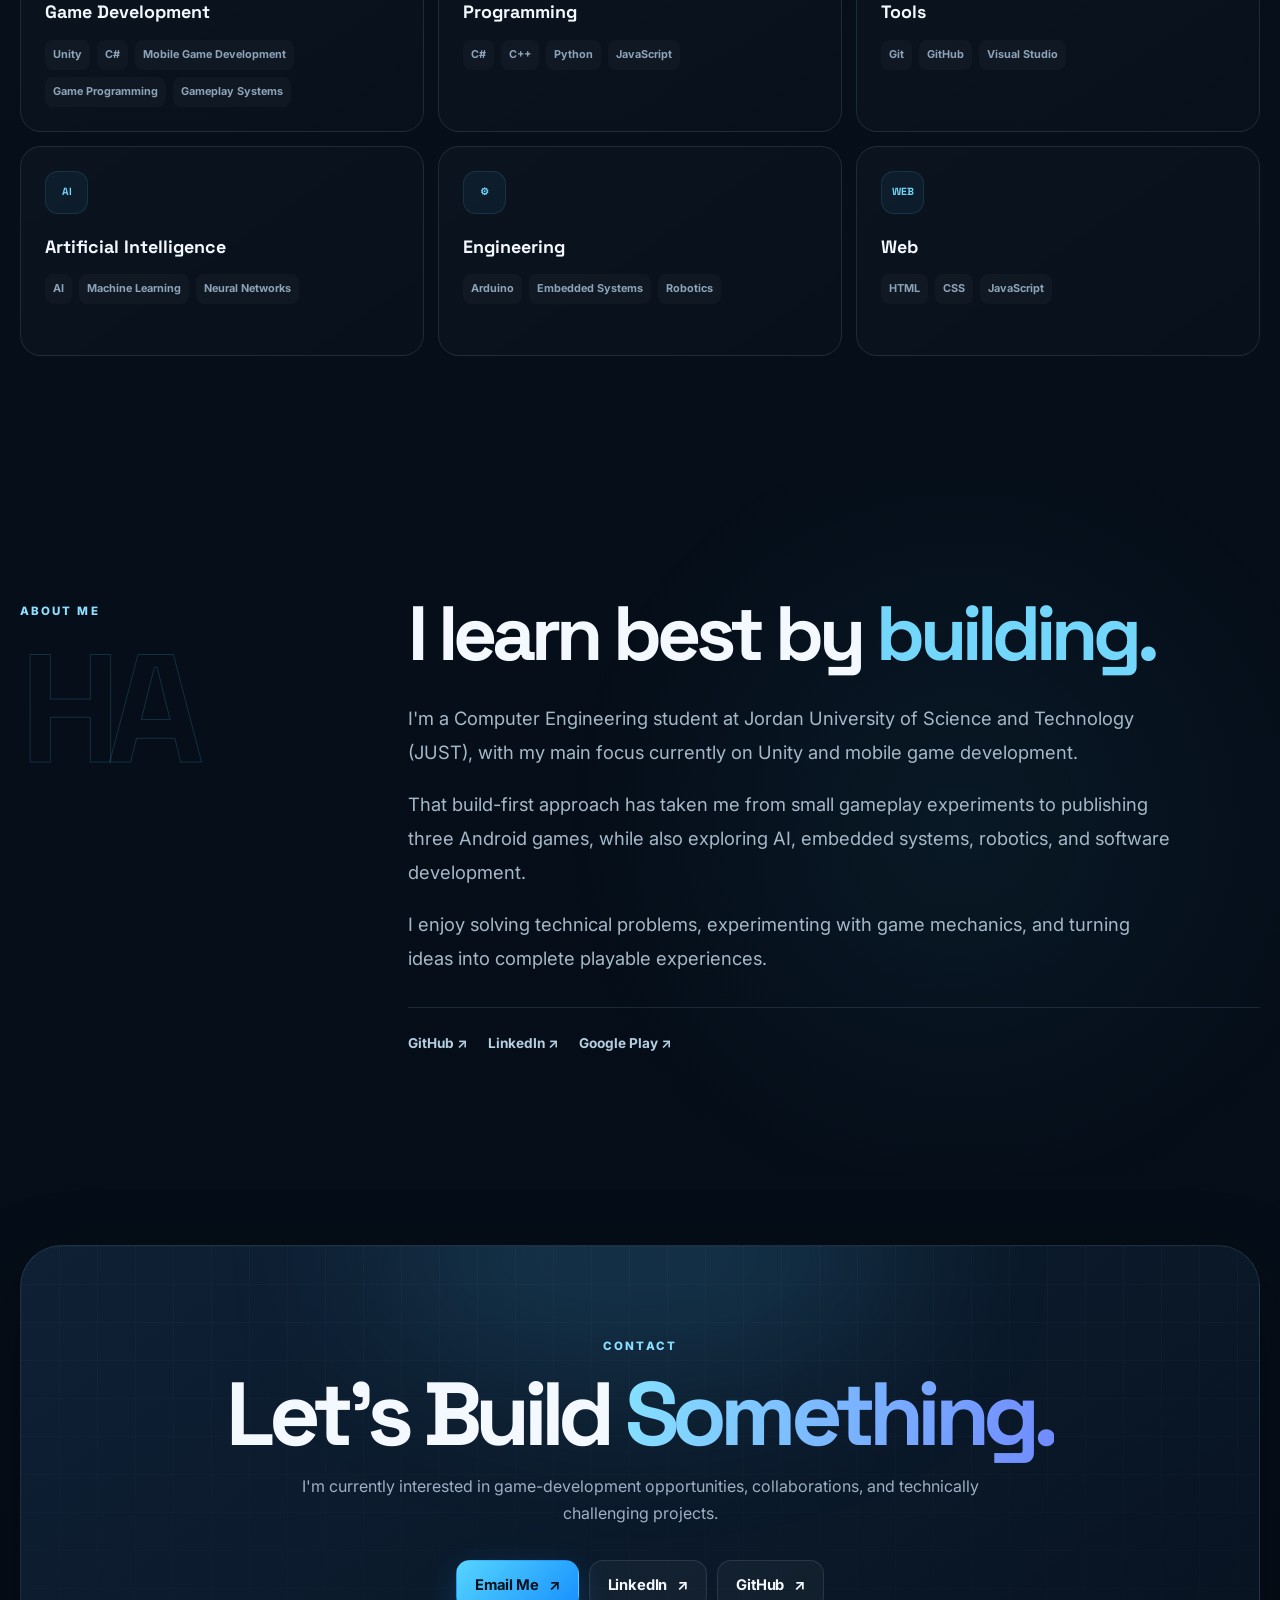
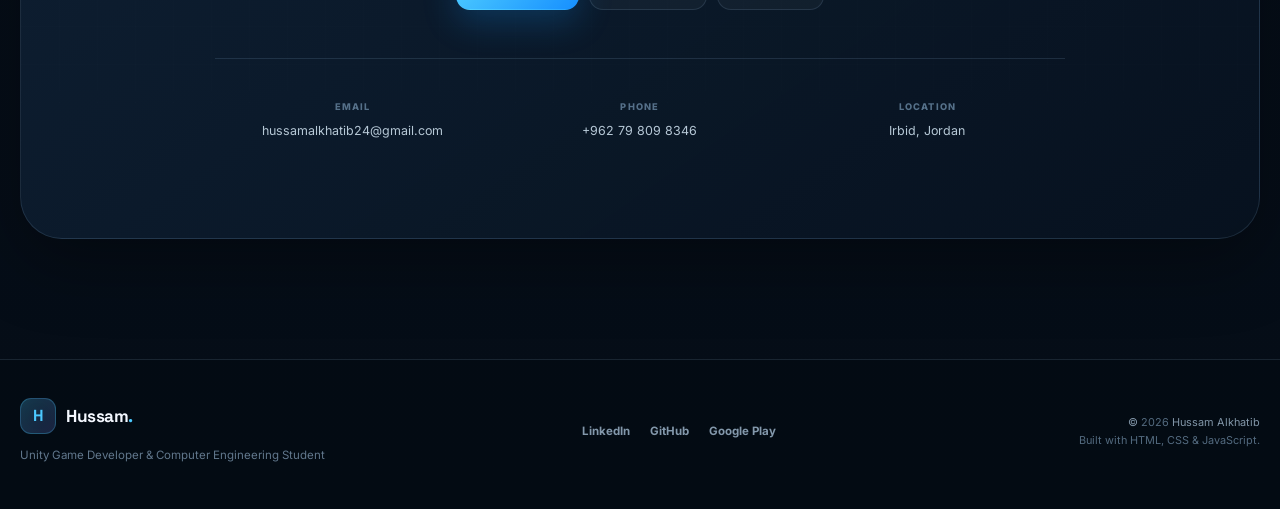
==== commit 4e8730e6: "fixes" ====
--- a/index.html
+++ b/index.html
@@ -24,7 +24,7 @@
   <link rel="preconnect" href="https://fonts.googleapis.com">
   <link rel="preconnect" href="https://fonts.gstatic.com" crossorigin>
   <link href="https://fonts.googleapis.com/css2?family=Inter:wght@400;500;600;700&family=Space+Grotesk:wght@500;600;700&display=swap" rel="stylesheet">
-  <link rel="stylesheet" href="style.css?v=4">
+  <link rel="stylesheet" href="style.css?v=6">
 </head>
 <body>
   <a class="skip-link" href="#main-content">Skip to content</a>
@@ -298,8 +298,8 @@
 
           <article class="timeline-item reveal">
             <div class="timeline-marker"><span>02</span></div>
-            <div class="timeline-date">CTC · JUST</div>
-            <div class="timeline-content timeline-with-image"><div><div class="timeline-title"><h3>Arduino Instructor</h3><span>Computing Technology Club</span></div><p>Delivered hands-on Arduino training across multiple sessions, training more than <strong>250 unique students</strong>, with approximately 30 different participants per day.</p><div class="timeline-highlights"><span>Arduino</span><span>Programming</span><span>Electronics</span><span>Sensors</span><span>Embedded Systems</span><span>Troubleshooting</span></div></div><button class="timeline-image image-button" data-lightbox-src="assets/images/ctc-training.jpg" aria-label="Open CTC training image"><img src="assets/images/ctc-training.jpg" alt="CTC Arduino training session with students" loading="lazy"></button></div>
+            <div class="timeline-date">IEEE · JUST</div>
+            <div class="timeline-content timeline-with-image"><div><div class="timeline-title"><h3>Sponsorship Leader</h3><span>IEEE JUST Student Branch</span></div><p>Supported sponsorship outreach and external partner communication, helping prepare sponsorship proposals, coordinate with teams, follow up with potential partners, and support student events.</p><div class="timeline-highlights"><span>Leadership</span><span>Communication</span><span>Sponsorship Outreach</span><span>Coordination</span><span>Event Support</span></div></div><button class="timeline-image image-button" data-lightbox-src="assets/images/ieee-sponsor.jpg" aria-label="Open IEEE Sponsorship Leader image"><img src="assets/images/ieee-sponsor.jpg" alt="IEEE JUST Student Branch Sponsorship Leader announcement for Hussam Alkhatib" loading="lazy"></button></div>
           </article>
 
           <article class="timeline-item reveal">
@@ -310,8 +310,8 @@
 
           <article class="timeline-item reveal">
             <div class="timeline-marker"><span>04</span></div>
-            <div class="timeline-date">IEEE · JUST</div>
-            <div class="timeline-content"><div class="timeline-title"><h3>Sponsorship Leader</h3><span>IEEE JUST Student Branch</span></div><p>Supported sponsorship outreach and external partner communication, helping prepare sponsorship proposals, coordinate with teams, follow up with potential partners, and support student events.</p><div class="timeline-highlights"><span>Leadership</span><span>Communication</span><span>Sponsorship Outreach</span><span>Coordination</span><span>Event Support</span></div></div>
+            <div class="timeline-date">CTC · JUST</div>
+            <div class="timeline-content timeline-with-image"><div><div class="timeline-title"><h3>Arduino Instructor</h3><span>Computing Technology Club</span></div><p>Delivered hands-on Arduino training across multiple sessions, training more than <strong>250 unique students</strong>, with approximately 30 different participants per day.</p><div class="timeline-highlights"><span>Arduino</span><span>Programming</span><span>Electronics</span><span>Sensors</span><span>Embedded Systems</span><span>Troubleshooting</span></div></div><button class="timeline-image image-button" data-lightbox-src="assets/images/ctc-training.jpg" aria-label="Open CTC training image"><img src="assets/images/ctc-training.jpg" alt="CTC Arduino training session with students" loading="lazy"></button></div>
           </article>
         </div>
       </div>
@@ -374,6 +374,6 @@
     <button class="lightbox-nav lightbox-next" id="lightboxNext" aria-label="Next image">›</button>
   </div>
 
-  <script src="script.js?v=4"></script>
+  <script src="script.js?v=6"></script>
 </body>
 </html>
--- a/style.css
+++ b/style.css
@@ -24,17 +24,41 @@
 }
 
 * { box-sizing: border-box; }
-html { scroll-behavior: smooth; scroll-padding-top: calc(var(--nav-height) + 26px); }
+
+/* Keep the root canvas dark and locked to the viewport.
+   This prevents white overscroll flashes and tiny horizontal page drift on mobile. */
+html {
+  width: 100%;
+  max-width: 100%;
+  background: #050d17;
+  scroll-behavior: smooth;
+  scroll-padding-top: calc(var(--nav-height) + 26px);
+  overflow-x: hidden;
+  overscroll-behavior-x: none;
+  overscroll-behavior-y: none;
+}
 body {
   margin: 0;
-  min-width: 320px;
+  width: 100%;
+  max-width: 100%;
+  min-width: 0;
+  min-height: 100vh;
+  min-height: 100dvh;
   background:
     radial-gradient(circle at 50% -10%, rgba(20, 141, 255, 0.16), transparent 26rem),
     linear-gradient(180deg, #06101c 0%, #07111e 45%, #050d17 100%);
+  background-color: #050d17;
   color: var(--text-primary);
   font-family: "Inter", system-ui, -apple-system, BlinkMacSystemFont, "Segoe UI", sans-serif;
   line-height: 1.65;
   overflow-x: hidden;
+}
+@supports (overflow: clip) {
+  html, body { overflow-x: clip; }
+}
+main, .site-header, .footer, .section {
+  width: 100%;
+  max-width: 100%;
 }
 body.menu-open, body.lightbox-open { overflow: hidden; }
 
@@ -76,6 +100,12 @@
 }
 
 .shell { width: min(calc(100% - 40px), var(--max-width)); margin-inline: auto; }
+
+/* Grid/flex children can otherwise force a page a few pixels wider than the phone viewport. */
+.hero-grid > *, .featured-layout > *, .game-cards > *, .journey-grid > *,
+.technical-grid > *, .achievement-card > *, .timeline-item > *, .about-grid > *,
+.contact-card > * { min-width: 0; }
+.contact-details a, .about-links a, .card-link { overflow-wrap: anywhere; }
 .section { position: relative; padding: 120px 0; }
 
 .noise {
@@ -268,9 +298,150 @@
 }
 
 @media (max-width: 620px) {
-  .shell{width:min(calc(100% - 28px),var(--max-width))}.section{padding:78px 0}.hero{padding-top:calc(var(--nav-height) + 54px)}.hero-summary{line-height:1.7}.hero-actions{align-items:stretch}.hero-actions .button{width:100%}.hero-actions .text-link{padding:8px 2px}.hero-visual{min-height:390px}.game-window{width:78%;height:220px;top:80px;right:3%}.code-window{width:58%;height:170px;left:1%;bottom:40px}.game-grid-mini{width:116px;height:116px}.code-lines{padding:13px;font-size:.6rem;gap:6px}.chip-unity{right:24px;top:42px}.chip-csharp{right:0;bottom:70px}.orbit-one{width:300px;height:300px;right:10px;top:48px}.orbit-two{width:220px;height:220px;right:50px;top:89px}.stats{grid-template-columns:1fr 1fr}.stat{min-height:105px;padding:18px}.stat strong{font-size:2.25rem}.stat span{font-size:.6rem}.section-heading h2,.published-header h2{font-size:clamp(2.2rem,12vw,3.5rem)}.section-heading{margin-bottom:32px}.gallery-main{aspect-ratio:16/11;border-radius:20px}.gallery-strip{overflow-x:auto;display:flex;padding-bottom:4px;scroll-snap-type:x mandatory}.gallery-strip .image-button{min-width:92px;scroll-snap-align:start}.featured-copy{margin-top:4px}.system-groups{grid-template-columns:1fr}.published-header{margin-top:72px}.game-cards{grid-template-columns:1fr}.game-card-pawdoku{grid-column:auto;display:block}.game-card-pawdoku .game-art{aspect-ratio:16/10}.game-card p{min-height:0}.journey-quote{padding:22px 18px 22px 34px}.journey-image{min-height:380px}.prototype-panel{padding:19px}.prototype-list span{font-size:.76rem}.technical-primary{display:flex}.technical-primary .technical-visual{min-height:300px}.technical-primary .technical-body{padding:26px}.technical-body{padding:24px}.achievement-card{padding:16px}.achievement-copy{padding:15px}.achievement-image{min-height:260px}.timeline-item{grid-template-columns:42px 1fr;gap:14px}.timeline::before{left:20px}.timeline-marker{width:42px;height:42px}.timeline-content{padding:20px}.timeline-title{flex-direction:column;gap:3px}.timeline-with-image{grid-template-columns:1fr}.timeline-image{width:100%;aspect-ratio:16/8}.skills-grid{grid-template-columns:1fr}.skill-card{min-height:0}.about-copy h2{font-size:clamp(2.65rem,14vw,4rem)}.contact-card{padding:60px 20px;border-radius:28px}.contact-actions .button{width:100%}.footer-links{gap:14px}.lightbox{padding:20px}.lightbox-nav{display:none}.lightbox-close{top:12px;right:12px}
+  .shell{width:calc(100% - 24px);max-width:var(--max-width)}.section{padding:78px 0}.hero{padding-top:calc(var(--nav-height) + 54px)}.hero-summary{line-height:1.7}.hero-actions{align-items:stretch}.hero-actions .button{width:100%}.hero-actions .text-link{padding:8px 2px}.hero-visual{min-height:390px;overflow:hidden;border-radius:24px}.game-window{width:78%;height:220px;top:80px;right:3%}.code-window{width:58%;height:170px;left:1%;bottom:40px}.game-grid-mini{width:116px;height:116px}.code-lines{padding:13px;font-size:.6rem;gap:6px}.chip-unity{right:24px;top:42px}.chip-csharp{right:8px;bottom:70px}.orbit-one{width:300px;height:300px;right:10px;top:48px}.orbit-two{width:220px;height:220px;right:50px;top:89px}.stats{grid-template-columns:1fr 1fr}.stat{min-height:105px;padding:18px}.stat strong{font-size:2.25rem}.stat span{font-size:.6rem}.section-heading h2,.published-header h2{font-size:clamp(2.2rem,12vw,3.5rem)}.section-heading{margin-bottom:32px}.gallery-main{aspect-ratio:16/11;border-radius:20px}.gallery-strip{overflow-x:auto;display:flex;padding-bottom:4px;scroll-snap-type:x mandatory;overscroll-behavior-inline:contain;-webkit-overflow-scrolling:touch;scrollbar-width:none}.gallery-strip::-webkit-scrollbar{display:none}.gallery-strip .image-button{min-width:92px;scroll-snap-align:start}.featured-copy{margin-top:4px}.system-groups{grid-template-columns:1fr}.published-header{margin-top:72px}.game-cards{grid-template-columns:1fr}.game-card-pawdoku{grid-column:auto;display:block}.game-card-pawdoku .game-art{aspect-ratio:16/10}.game-card p{min-height:0}.journey-quote{padding:22px 18px 22px 34px}.journey-image{min-height:380px}.prototype-panel{padding:19px}.prototype-list span{font-size:.76rem}.technical-primary{display:flex}.technical-primary .technical-visual{min-height:300px}.technical-primary .technical-body{padding:26px}.technical-body{padding:24px}.achievement-card{padding:16px}.achievement-copy{padding:15px}.achievement-image{min-height:260px}.timeline-item{grid-template-columns:42px 1fr;gap:14px}.timeline::before{left:20px}.timeline-marker{width:42px;height:42px}.timeline-content{padding:20px}.timeline-title{flex-direction:column;gap:3px}.timeline-with-image{grid-template-columns:1fr}.timeline-image{width:100%;aspect-ratio:16/8}.skills-grid{grid-template-columns:1fr}.skill-card{min-height:0}.about-copy h2{font-size:clamp(2.65rem,14vw,4rem)}.contact-card{padding:60px 20px;border-radius:28px}.contact-actions .button{width:100%}.footer-links{gap:14px}.lightbox{padding:20px}.lightbox-nav{display:none}.lightbox-close{top:12px;right:12px}
+}
+
+
+@media (max-width: 620px) {
+  body, main, header, footer, section { max-width: 100%; }
+  .ambient { display: none; }
+  .nav-menu { max-width: calc(100% - 32px); }
+  .hero-grid, .featured-layout, .journey-grid, .technical-grid, .about-grid { width: 100%; }
 }
 
 @media (prefers-reduced-motion: reduce) {
   html{scroll-behavior:auto}*,*::before,*::after{animation-duration:.01ms!important;animation-iteration-count:1!important;transition-duration:.01ms!important;scroll-behavior:auto!important}.reveal{opacity:1;transform:none}.orbit-two{animation:none}.workspace-card{animation:none}
 }
+
+
+/* ===== v5 layout refinements ===== */
+/* Keep gradient text glyphs from being clipped by tight inline bounds. */
+.hero h1 {
+  overflow: visible;
+  letter-spacing: -.055em;
+}
+.hero h1 span {
+  display: inline-block;
+  overflow: visible;
+  padding-inline: .075em;
+  margin-inline: -.075em;
+  padding-block: .05em;
+}
+
+/* The equation visual uses flex, so explicitly center both axes. */
+.equation-visual {
+  width: 100%;
+  align-items: center;
+  justify-content: center;
+  text-align: center;
+}
+.equation-visual > span,
+.equation-visual > strong {
+  display: block;
+  width: 100%;
+  text-align: center;
+}
+.equation-visual i { flex: 0 0 auto; }
+
+/* Make the published-games area resistant to text/card overflow. */
+.published-header,
+.published-header > div,
+.game-cards,
+.game-card,
+.game-art,
+.game-card-body {
+  width: 100%;
+  max-width: 100%;
+  min-width: 0;
+}
+.published-header h2,
+.published-header p {
+  max-width: 100%;
+  overflow-wrap: break-word;
+}
+
+/* Tablet/phone: use the same stacked card layout for all three games.
+   This removes the special two-column PawDoku card that could show only its image. */
+@media (max-width: 880px) {
+  .game-cards { grid-template-columns: 1fr; }
+  .game-card-pawdoku {
+    grid-column: auto;
+    display: block;
+  }
+  .game-card-pawdoku .game-art {
+    height: auto;
+    aspect-ratio: 16 / 10;
+  }
+}
+
+@media (max-width: 620px) {
+  /* A deliberate phone gutter so text never hugs the screen edge. */
+  .shell {
+    width: calc(100% - 40px);
+    max-width: var(--max-width);
+  }
+
+  .nav-menu {
+    left: 20px;
+    right: 20px;
+    max-width: none;
+  }
+
+  /* Large section headings should wrap instead of being clipped. */
+  .section-heading h2,
+  .published-header h2 {
+    width: 100%;
+    max-width: 100%;
+    font-size: clamp(2.15rem, 10.5vw, 3rem);
+    line-height: 1.04;
+    letter-spacing: -.045em;
+    overflow-wrap: normal;
+    word-break: normal;
+  }
+  .published-header p,
+  .section-heading > p {
+    width: 100%;
+    max-width: 100%;
+  }
+
+  .hero h1 {
+    font-size: clamp(3rem, 13vw, 4.8rem);
+    letter-spacing: -.045em;
+    line-height: .96;
+  }
+
+  .game-card,
+  .game-card-pawdoku {
+    display: block;
+    width: 100%;
+    max-width: 100%;
+    min-width: 0;
+  }
+  .game-art {
+    width: 100%;
+    max-width: 100%;
+  }
+  .game-card-body { padding: 22px; }
+
+  /* PawDoku uses a wide cover; show the full artwork on phones instead of cropping it. */
+  .game-card-pawdoku .game-art {
+    aspect-ratio: auto;
+    background: #0b1827;
+  }
+  .game-card-pawdoku .game-art img {
+    width: 100%;
+    height: auto;
+    max-height: none;
+    object-fit: contain;
+  }
+
+  .equation-visual {
+    min-height: 250px;
+    padding-inline: 20px;
+  }
+}
+
+@media (max-width: 390px) {
+  .shell { width: calc(100% - 32px); }
+  .hero h1 { font-size: clamp(2.75rem, 12.8vw, 4rem); }
+}
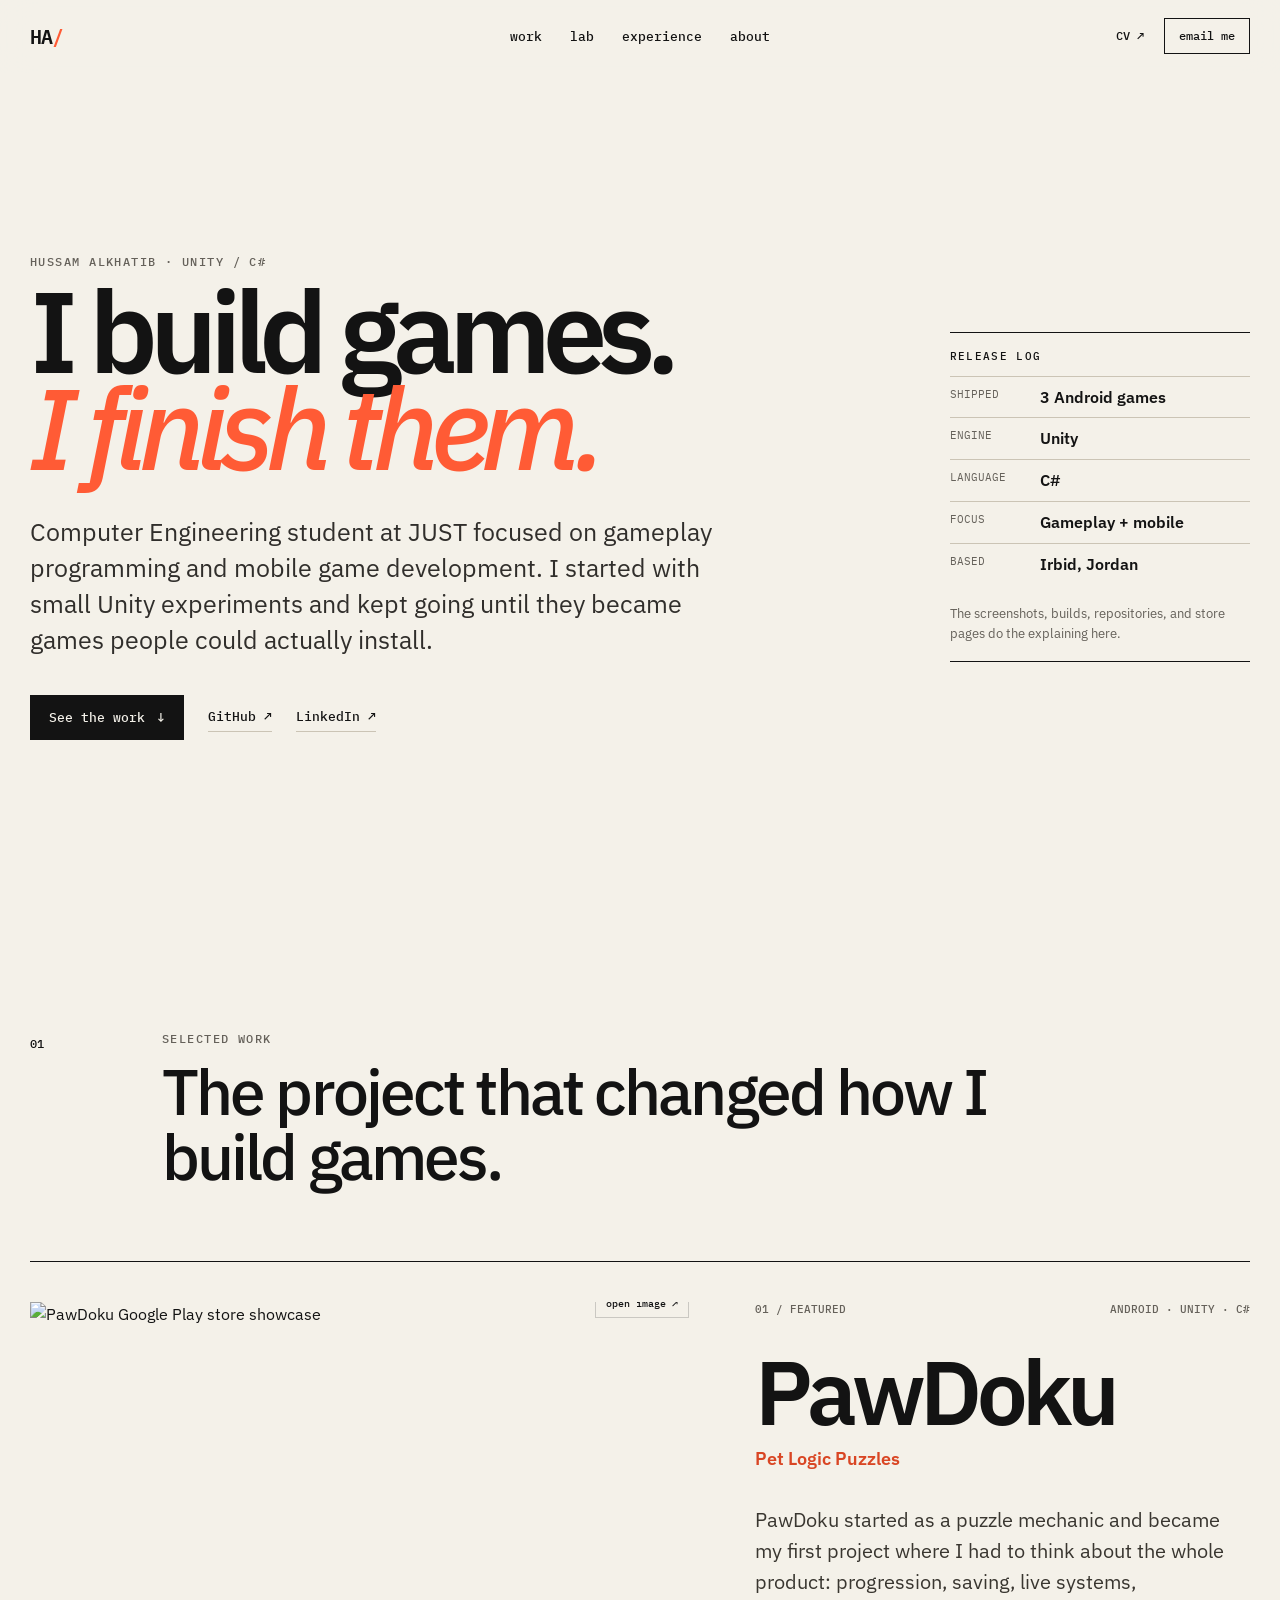
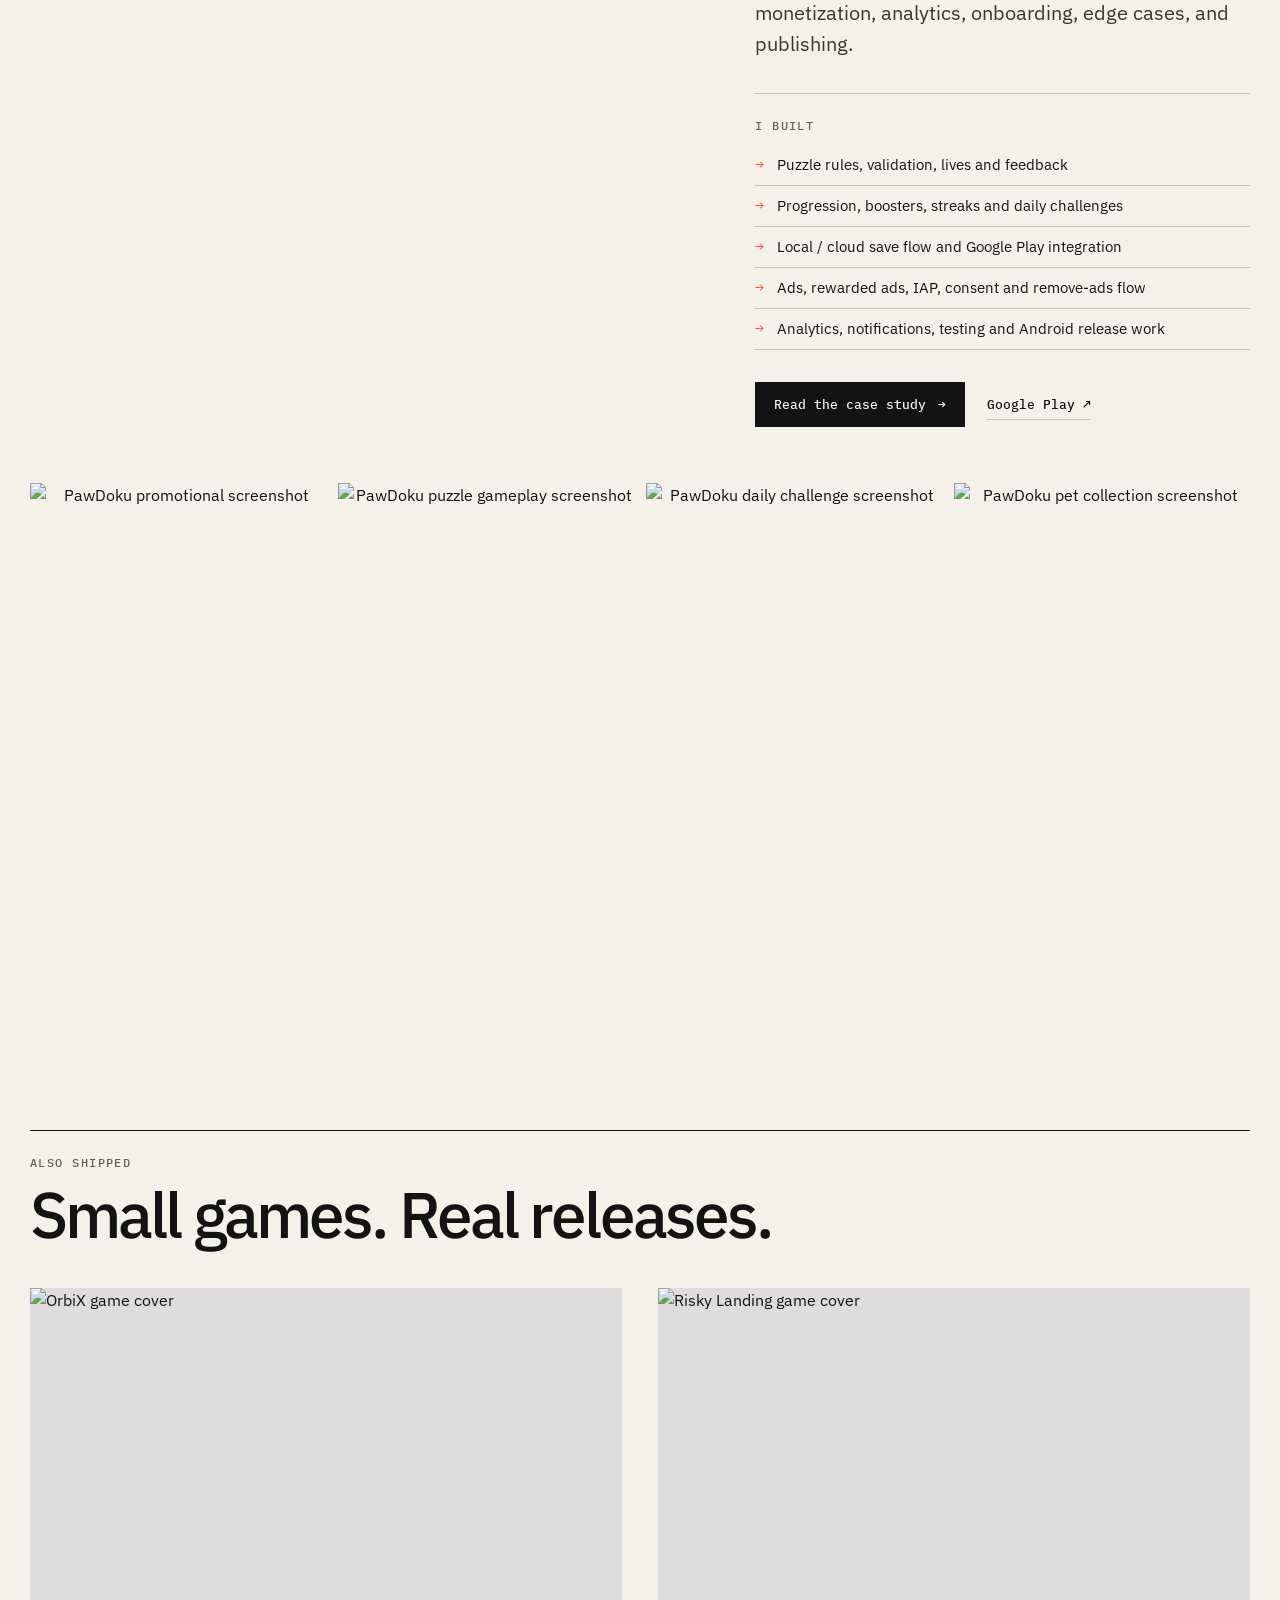
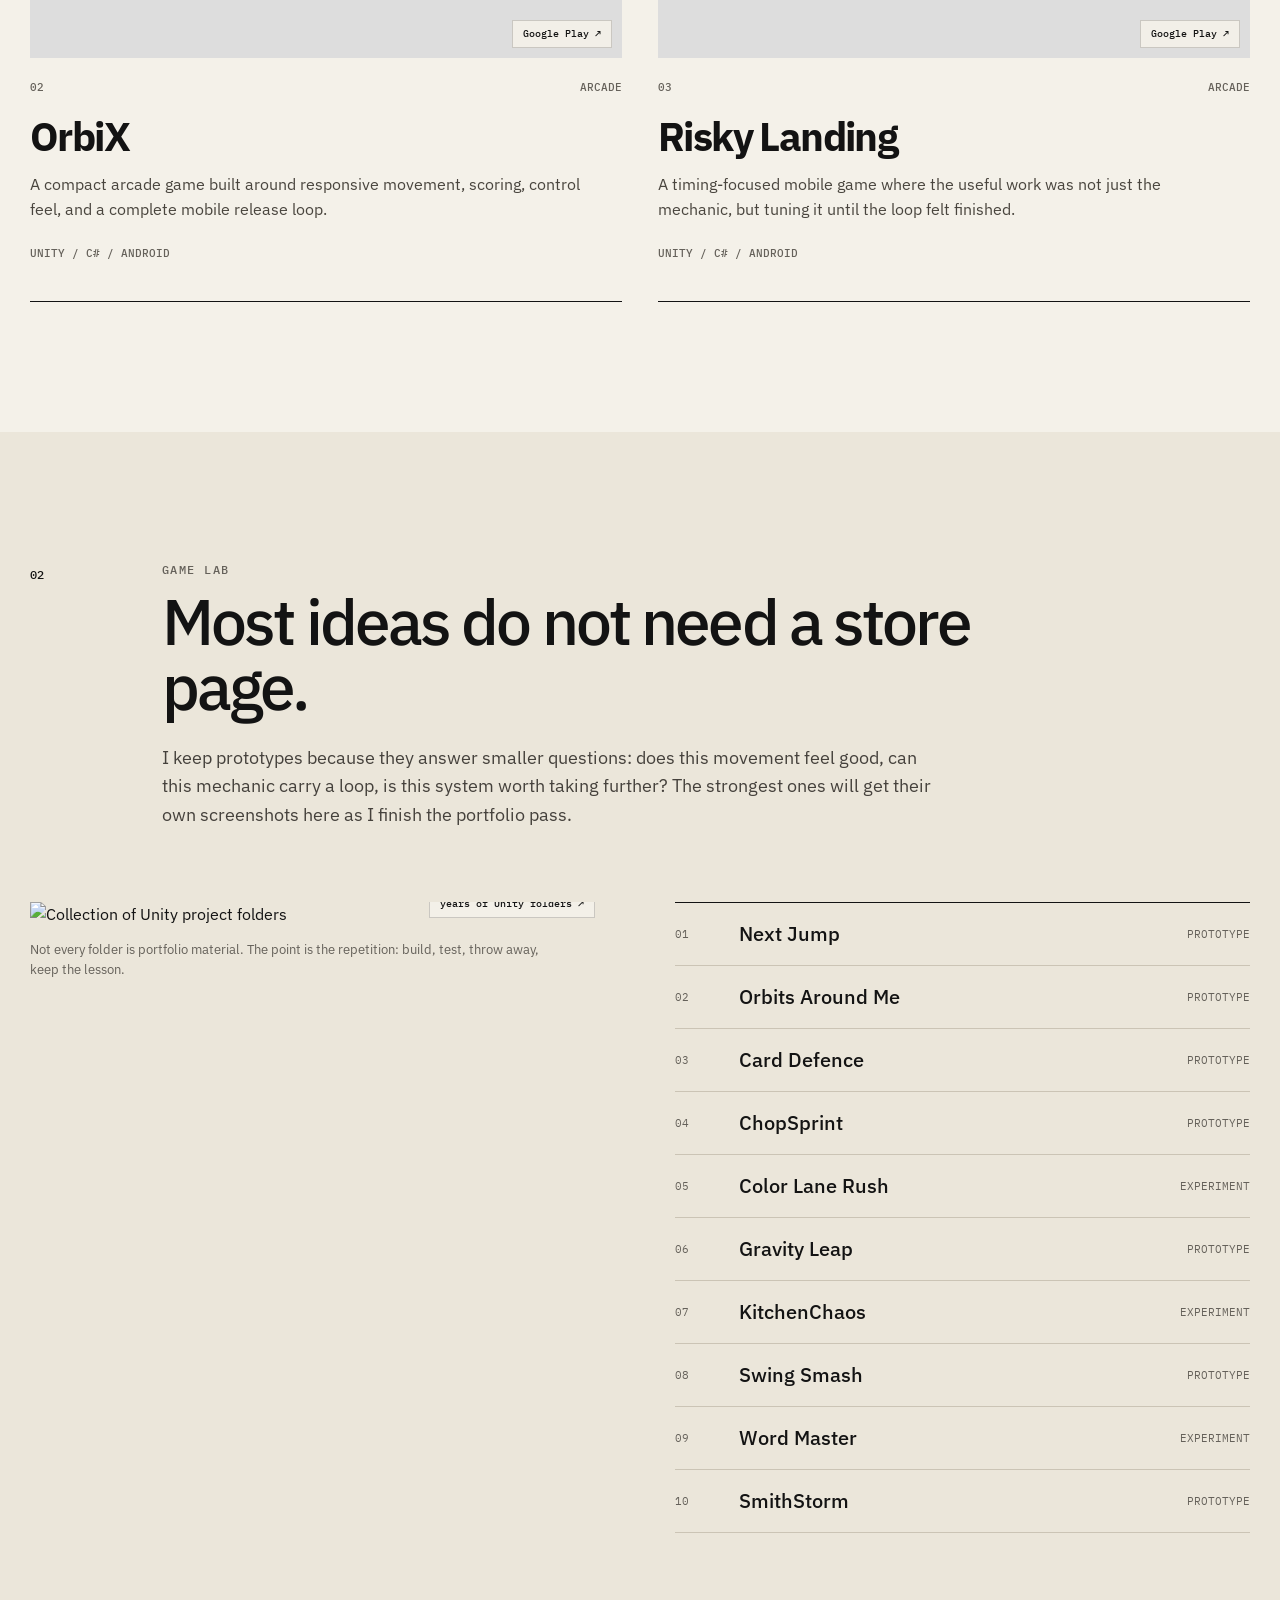
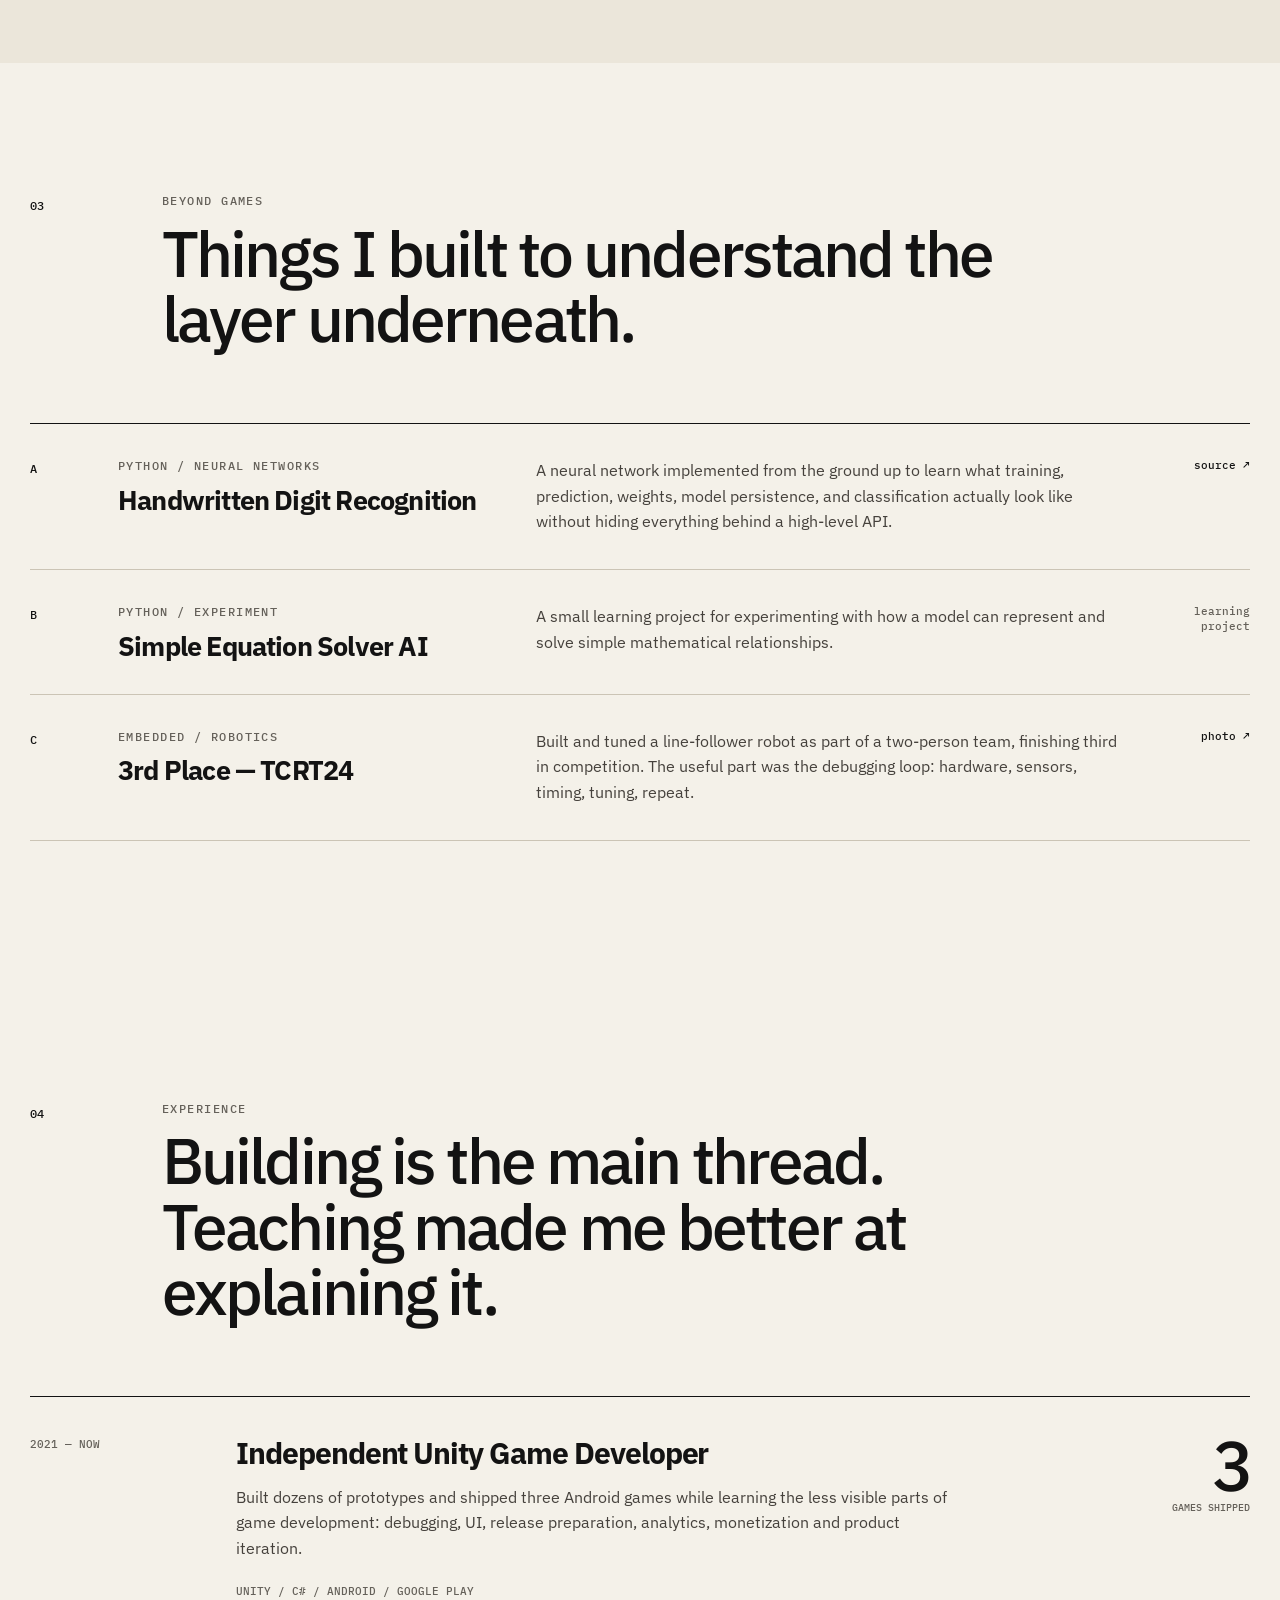
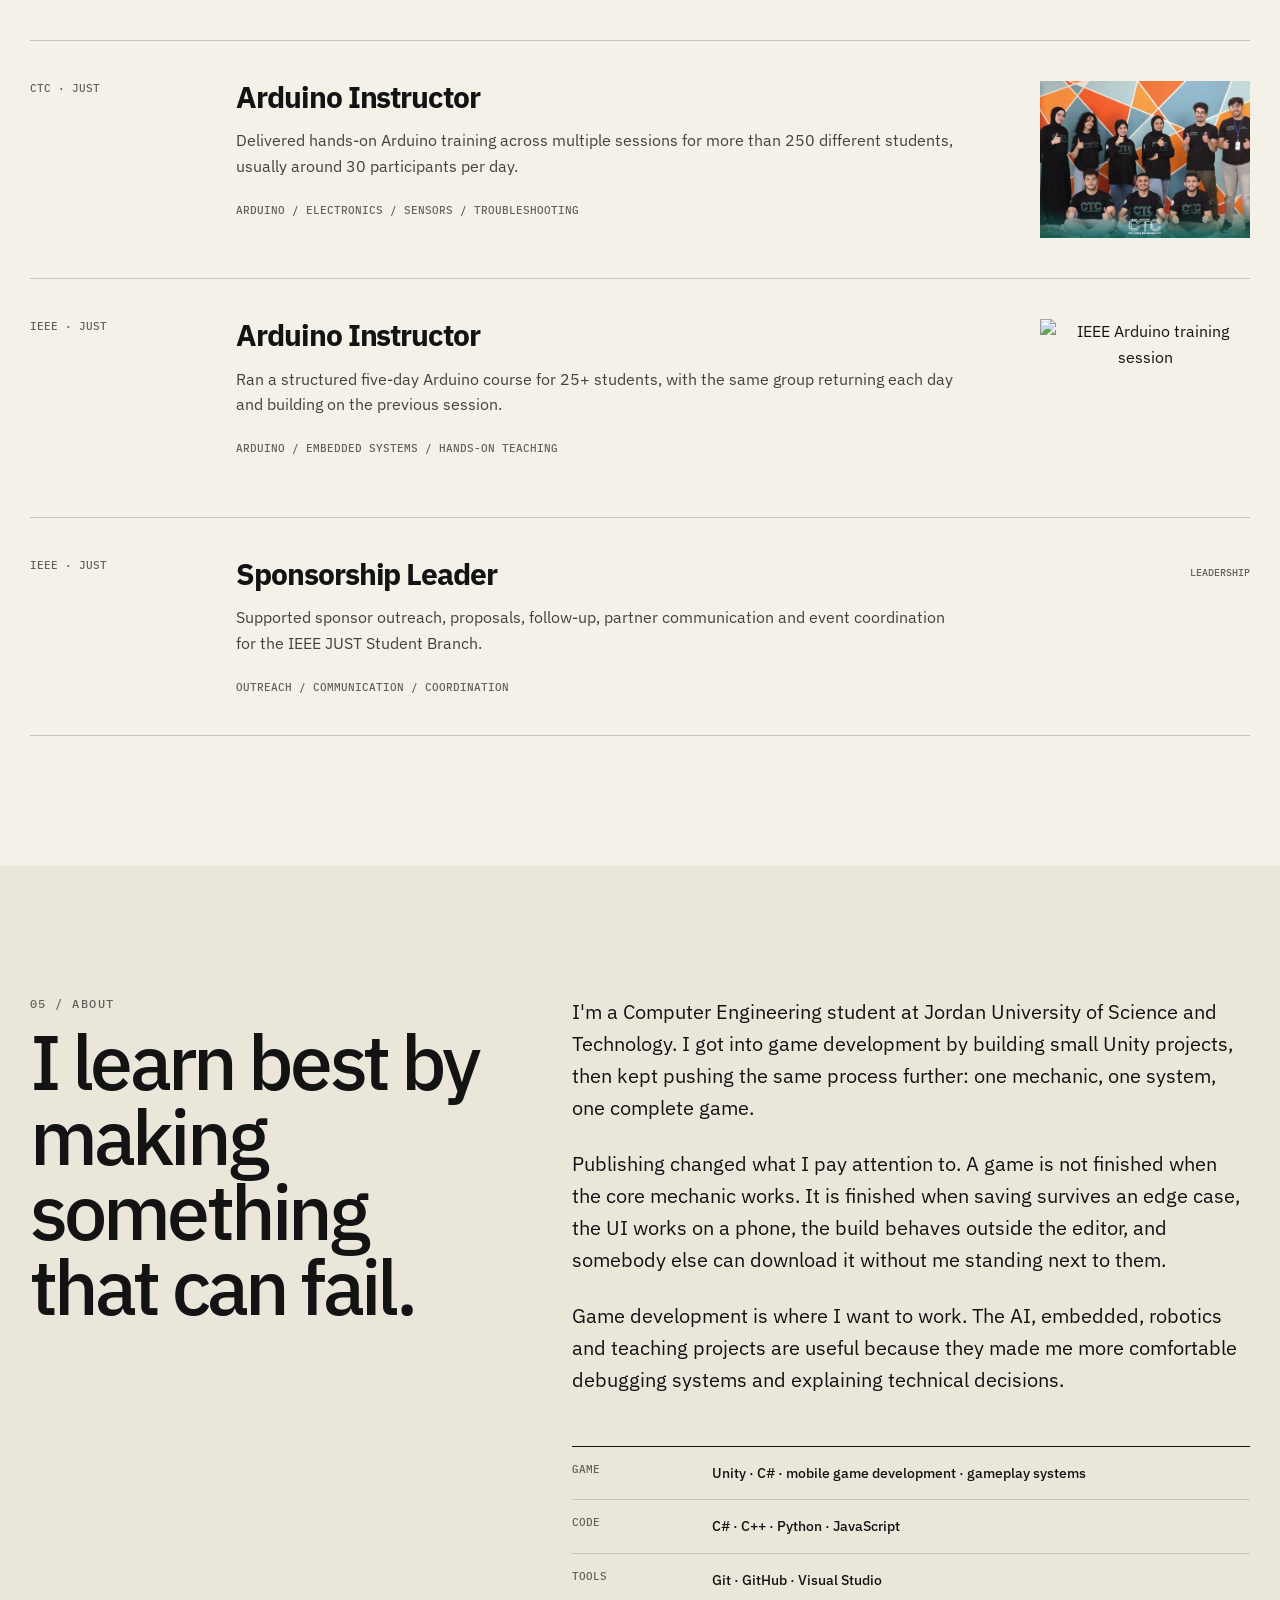
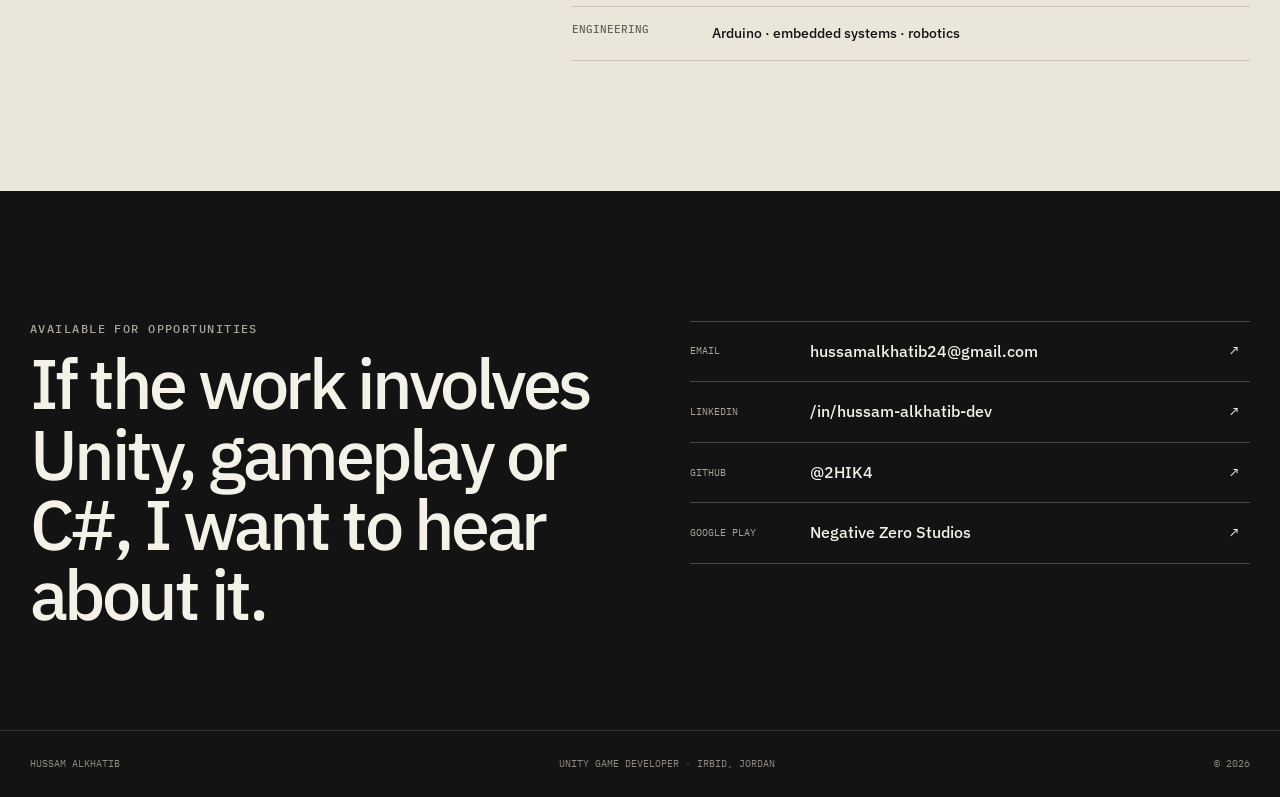
==== commit 81ae5207: "complete redesign" ====
--- a/index.html
+++ b/index.html
@@ -1,379 +1,331 @@
-<!DOCTYPE html>
+<!doctype html>
 <html lang="en">
 <head>
-  <meta charset="UTF-8">
-  <meta name="viewport" content="width=device-width, initial-scale=1.0">
-  <meta name="theme-color" content="#07111f">
-  <meta name="description" content="Portfolio of Hussam Alkhatib, a Unity game developer and Computer Engineering student at JUST, showcasing published mobile games, gameplay projects, software, AI, and engineering work.">
-  <meta name="keywords" content="Hussam Alkhatib, Unity Game Developer, C#, Mobile Game Developer, Jordan, JUST, PawDoku, OrbiX, Risky Landing, Negative Zero Studios">
+  <meta charset="utf-8">
+  <meta name="viewport" content="width=device-width, initial-scale=1">
+  <meta name="theme-color" content="#f4f1e9">
+  <meta name="description" content="Portfolio of Hussam Alkhatib — Unity game developer and Computer Engineering student at JUST. Published Android games, gameplay systems, prototypes, and engineering work.">
   <meta name="author" content="Hussam Alkhatib">
-  <link rel="canonical" href="https://2hik4.github.io/">
-
   <meta property="og:type" content="website">
-  <meta property="og:title" content="Hussam Alkhatib | Unity Game Developer">
-  <meta property="og:description" content="Published mobile games, Unity prototypes, software, AI, robotics, and engineering work by Hussam Alkhatib.">
-  <meta property="og:url" content="https://2hik4.github.io/">
+  <meta property="og:title" content="Hussam Alkhatib — Unity Game Developer">
+  <meta property="og:description" content="Three shipped Android games, Unity gameplay work, prototypes, and engineering projects.">
   <meta property="og:image" content="https://2hik4.github.io/assets/images/social-preview.png">
-  <meta name="twitter:card" content="summary_large_image">
-  <meta name="twitter:title" content="Hussam Alkhatib | Unity Game Developer">
-  <meta name="twitter:description" content="Published mobile games, Unity prototypes, software, AI, robotics, and engineering work.">
-  <meta name="twitter:image" content="https://2hik4.github.io/assets/images/social-preview.png">
-
-  <title>Hussam Alkhatib | Unity Game Developer</title>
-  <link rel="icon" href="assets/icons/favicon.svg" type="image/svg+xml">
+  <title>Hussam Alkhatib — Unity Game Developer</title>
   <link rel="preconnect" href="https://fonts.googleapis.com">
   <link rel="preconnect" href="https://fonts.gstatic.com" crossorigin>
-  <link href="https://fonts.googleapis.com/css2?family=Inter:wght@400;500;600;700&family=Space+Grotesk:wght@500;600;700&display=swap" rel="stylesheet">
-  <link rel="stylesheet" href="style.css?v=6">
+  <link href="https://fonts.googleapis.com/css2?family=IBM+Plex+Mono:wght@400;500&family=IBM+Plex+Sans:wght@400;500;600;700&display=swap" rel="stylesheet">
+  <link rel="stylesheet" href="style.css">
+  <script type="application/ld+json">
+  {
+    "@context":"https://schema.org",
+    "@type":"Person",
+    "name":"Hussam Alkhatib",
+    "jobTitle":"Unity Game Developer",
+    "url":"https://2hik4.github.io/",
+    "sameAs":["https://github.com/2HIK4","https://www.linkedin.com/in/hussam-alkhatib-dev","https://play.google.com/store/apps/developer?id=Negative+Zero+Studios"]
+  }
+  </script>
 </head>
 <body>
-  <a class="skip-link" href="#main-content">Skip to content</a>
-  <div class="scroll-progress" aria-hidden="true"><span id="scrollProgress"></span></div>
-  <div class="ambient ambient-one" aria-hidden="true"></div>
-  <div class="ambient ambient-two" aria-hidden="true"></div>
-  <div class="noise" aria-hidden="true"></div>
+  <a class="skip-link" href="#main">Skip to content</a>
 
   <header class="site-header" id="siteHeader">
-    <nav class="nav shell" aria-label="Primary navigation">
-      <a class="brand" href="#home" aria-label="Hussam Alkhatib home">
-        <span class="brand-mark">H</span>
-        <span class="brand-text">Hussam<span class="accent-dot">.</span></span>
-      </a>
-
-      <button class="nav-toggle" id="navToggle" aria-label="Open navigation menu" aria-expanded="false" aria-controls="navMenu">
-        <span></span><span></span>
-      </button>
-
-      <div class="nav-menu" id="navMenu">
-        <a href="#home" class="nav-link active">Home</a>
-        <a href="#games" class="nav-link">Games</a>
-        <a href="#journey" class="nav-link">Journey</a>
-        <a href="#projects" class="nav-link">Projects</a>
-        <a href="#experience" class="nav-link">Experience</a>
-        <a href="#about" class="nav-link">About</a>
-        <a href="#contact" class="nav-link">Contact</a>
-        <a href="#contact" class="button button-small nav-cta">Let's Talk</a>
-      </div>
+    <div class="shell nav-wrap">
+      <a class="brand" href="#top" aria-label="Hussam Alkhatib home">HA<span>/</span></a>
+      <nav class="desktop-nav" aria-label="Primary navigation">
+        <a href="#work">work</a>
+        <a href="#lab">lab</a>
+        <a href="#experience">experience</a>
+        <a href="#about">about</a>
+      </nav>
+      <div class="nav-actions">
+        <a class="plain-link" href="https://2hik4.github.io/assets/Hussam-Alkhatib-CV.pdf" target="_blank" rel="noopener">CV ↗</a>
+        <a class="contact-chip" href="mailto:hussamalkhatib24@gmail.com">email me</a>
+        <button class="menu-button" id="menuButton" aria-expanded="false" aria-controls="mobileNav" aria-label="Open menu"><span></span><span></span></button>
+      </div>
+    </div>
+    <nav class="mobile-nav" id="mobileNav" aria-label="Mobile navigation">
+      <a href="#work">work</a><a href="#lab">lab</a><a href="#experience">experience</a><a href="#about">about</a><a href="#contact">contact</a>
     </nav>
   </header>
 
-  <main id="main-content">
-    <section class="hero section" id="home">
-      <div class="hero-grid shell">
-        <div class="hero-copy reveal">
-          <div class="eyebrow"><span class="status-dot"></span> HELLO, I'M</div>
-          <h1>Hussam <span>Alkhatib</span></h1>
-          <p class="hero-role">Unity Game Developer</p>
-          <p class="hero-subrole">Computer Engineering Student <span>@ JUST</span></p>
-          <p class="hero-summary">I build mobile games, gameplay systems, and interactive experiences using Unity and C# — turning ideas from quick prototypes into published products.</p>
-
-          <div class="hero-actions">
-            <a class="button button-primary" href="#games">
-              Explore My Games
-              <svg viewBox="0 0 24 24" aria-hidden="true"><path d="M5 12h14M13 6l6 6-6 6"/></svg>
-            </a>
-            <a class="button button-secondary" href="https://github.com/2HIK4" target="_blank" rel="noopener noreferrer">
-              <svg viewBox="0 0 24 24" aria-hidden="true"><path d="M12 2a10 10 0 0 0-3.16 19.49c.5.09.68-.22.68-.48v-1.87c-2.78.6-3.37-1.18-3.37-1.18-.45-1.15-1.1-1.46-1.1-1.46-.9-.62.07-.61.07-.61 1 .07 1.52 1.03 1.52 1.03.89 1.52 2.33 1.08 2.9.83.09-.64.35-1.08.63-1.33-2.22-.25-4.56-1.11-4.56-4.94 0-1.09.39-1.98 1.03-2.68-.1-.25-.45-1.27.1-2.64 0 0 .84-.27 2.75 1.02A9.6 9.6 0 0 1 12 6.84a9.6 9.6 0 0 1 2.5.34c1.91-1.29 2.75-1.02 2.75-1.02.55 1.37.2 2.39.1 2.64.64.7 1.03 1.59 1.03 2.68 0 3.84-2.34 4.68-4.57 4.93.36.31.68.92.68 1.85v2.75c0 .27.18.58.69.48A10 10 0 0 0 12 2Z"/></svg>
-              View GitHub
-            </a>
-            <a class="text-link" href="https://www.linkedin.com/in/hussam-alkhatib-dev" target="_blank" rel="noopener noreferrer">LinkedIn ↗</a>
-          </div>
-
-          <a class="cv-link" id="cvDownload" href="assets/Hussam-Alkhatib-CV.pdf" download>
-            <svg viewBox="0 0 24 24" aria-hidden="true"><path d="M12 3v12m0 0 4-4m-4 4-4-4M5 21h14"/></svg>
-            Download CV
+  <main id="main">
+    <section class="hero shell" id="top">
+      <div class="hero-main reveal">
+        <p class="kicker">Hussam Alkhatib · Unity / C#</p>
+        <h1>I build games.<br><span>I finish them.</span></h1>
+        <p class="hero-copy">Computer Engineering student at JUST focused on gameplay programming and mobile game development. I started with small Unity experiments and kept going until they became games people could actually install.</p>
+        <div class="hero-links">
+          <a class="button primary" href="#work">See the work <span>↓</span></a>
+          <a class="button text" href="https://github.com/2HIK4" target="_blank" rel="noopener">GitHub ↗</a>
+          <a class="button text" href="https://www.linkedin.com/in/hussam-alkhatib-dev" target="_blank" rel="noopener">LinkedIn ↗</a>
+        </div>
+      </div>
+
+      <aside class="hero-proof reveal" aria-label="Portfolio quick facts">
+        <div class="proof-heading">release log</div>
+        <dl>
+          <div><dt>shipped</dt><dd>3 Android games</dd></div>
+          <div><dt>engine</dt><dd>Unity</dd></div>
+          <div><dt>language</dt><dd>C#</dd></div>
+          <div><dt>focus</dt><dd>Gameplay + mobile</dd></div>
+          <div><dt>based</dt><dd>Irbid, Jordan</dd></div>
+        </dl>
+        <p class="proof-note">The screenshots, builds, repositories, and store pages do the explaining here.</p>
+      </aside>
+    </section>
+
+    <section class="work-section" id="work">
+      <div class="shell section-intro reveal">
+        <div class="section-index">01</div>
+        <div>
+          <p class="kicker">Selected work</p>
+          <h2>The project that changed how I build games.</h2>
+        </div>
+      </div>
+
+      <article class="featured-project shell reveal">
+        <div class="feature-media">
+          <button class="image-link" data-lightbox="https://2hik4.github.io/assets/games/pawdoku/screenshot-1.png" aria-label="Open PawDoku screenshot">
+            <img src="https://2hik4.github.io/assets/games/pawdoku/screenshot-1.png" alt="PawDoku Google Play store showcase" loading="eager">
+            <span>open image ↗</span>
+          </button>
+        </div>
+        <div class="feature-copy">
+          <div class="project-meta"><span>01 / FEATURED</span><span>ANDROID · UNITY · C#</span></div>
+          <h3>PawDoku</h3>
+          <p class="project-subtitle">Pet Logic Puzzles</p>
+          <p>PawDoku started as a puzzle mechanic and became my first project where I had to think about the whole product: progression, saving, live systems, monetization, analytics, onboarding, edge cases, and publishing.</p>
+
+          <div class="owned-block">
+            <p class="mono-label">I built</p>
+            <ul>
+              <li>Puzzle rules, validation, lives and feedback</li>
+              <li>Progression, boosters, streaks and daily challenges</li>
+              <li>Local / cloud save flow and Google Play integration</li>
+              <li>Ads, rewarded ads, IAP, consent and remove-ads flow</li>
+              <li>Analytics, notifications, testing and Android release work</li>
+            </ul>
+          </div>
+
+          <div class="project-actions">
+            <a class="button primary" href="pawdoku.html">Read the case study <span>→</span></a>
+            <a class="button text" href="https://play.google.com/store/apps/details?id=com.negzerodev.pawdoku" target="_blank" rel="noopener">Google Play ↗</a>
+          </div>
+        </div>
+      </article>
+
+      <div class="filmstrip shell reveal" aria-label="PawDoku screenshots">
+        <button data-lightbox="https://2hik4.github.io/assets/games/pawdoku/screenshot-2.png"><img src="https://2hik4.github.io/assets/games/pawdoku/screenshot-2.png" alt="PawDoku promotional screenshot" loading="lazy"></button>
+        <button data-lightbox="https://2hik4.github.io/assets/games/pawdoku/screenshot-3.png"><img src="https://2hik4.github.io/assets/games/pawdoku/screenshot-3.png" alt="PawDoku puzzle gameplay screenshot" loading="lazy"></button>
+        <button data-lightbox="https://2hik4.github.io/assets/games/pawdoku/screenshot-4.png"><img src="https://2hik4.github.io/assets/games/pawdoku/screenshot-4.png" alt="PawDoku daily challenge screenshot" loading="lazy"></button>
+        <button data-lightbox="https://2hik4.github.io/assets/games/pawdoku/screenshot-5.png"><img src="https://2hik4.github.io/assets/games/pawdoku/screenshot-5.png" alt="PawDoku pet collection screenshot" loading="lazy"></button>
+      </div>
+
+      <div class="shell shipped-heading reveal">
+        <p class="kicker">Also shipped</p>
+        <h2>Small games. Real releases.</h2>
+      </div>
+
+      <div class="shell shipped-grid">
+        <article class="shipped-card reveal">
+          <a class="game-thumb" href="https://play.google.com/store/apps/details?id=com.orbix.hikdev" target="_blank" rel="noopener">
+            <img src="https://2hik4.github.io/assets/games/orbix/cover.png" alt="OrbiX game cover" loading="lazy">
+            <span>Google Play ↗</span>
           </a>
-        </div>
-
-        <div class="hero-visual reveal" aria-label="Abstract game development workspace visualization">
-          <div class="visual-orbit orbit-one"></div>
-          <div class="visual-orbit orbit-two"></div>
-          <div class="visual-grid"></div>
-
-          <article class="workspace-card game-window">
-            <div class="window-bar">
-              <div class="window-dots"><span></span><span></span><span></span></div>
-              <span>game_preview.exe</span>
-            </div>
-            <div class="game-stage">
-              <div class="game-grid-mini" aria-hidden="true">
-                <span></span><span></span><span class="active"></span><span></span>
-                <span></span><span class="pet">◆</span><span></span><span></span>
-                <span class="active"></span><span></span><span></span><span class="pet">◆</span>
-                <span></span><span></span><span class="active"></span><span></span>
-              </div>
-              <div class="game-hud"><span>LEVEL 24</span><span>♥ ♥ ♥</span></div>
-            </div>
-          </article>
-
-          <article class="workspace-card code-window">
-            <div class="window-bar"><span>PlayerController.cs</span><span class="code-lang">C#</span></div>
-            <div class="code-lines" aria-hidden="true">
-              <span><i class="kw">void</i> Update() {</span>
-              <span>&nbsp;&nbsp;<i class="fn">ReadInput</i>();</span>
-              <span>&nbsp;&nbsp;<i class="fn">MovePlayer</i>();</span>
-              <span>&nbsp;&nbsp;<i class="fn">UpdateState</i>();</span>
-              <span>}</span>
-            </div>
-          </article>
-
-          <div class="floating-chip chip-unity">UNITY</div>
-          <div class="floating-chip chip-csharp">C#</div>
-          <div class="floating-node node-a"></div>
-          <div class="floating-node node-b"></div>
-          <div class="floating-node node-c"></div>
-        </div>
-      </div>
-      <a class="scroll-cue" href="#stats" aria-label="Scroll to achievements"><span>SCROLL</span><i></i></a>
-    </section>
-
-    <section class="stats-section" id="stats" aria-label="Quick achievements">
-      <div class="stats shell">
-        <article class="stat reveal"><strong data-count="3">3</strong><span>Published Games</span></article>
-        <article class="stat reveal"><strong data-count="250" data-suffix="+">250+</strong><span>Students Trained</span></article>
-        <article class="stat reveal"><strong>Dozens</strong><span>Unity Prototypes</span></article>
-        <article class="stat reveal"><strong>3rd</strong><span>TCRT24 Competition</span></article>
-      </div>
-    </section>
-
-    <section class="section featured-game" id="games">
-      <div class="shell">
-        <div class="section-heading reveal">
-          <div>
-            <span class="section-kicker">FEATURED PROJECT</span>
-            <h2>PawDoku <span>— Pet Logic Puzzles</span></h2>
-          </div>
-          <a class="button button-primary button-compact" href="https://play.google.com/store/apps/details?id=com.negzerodev.pawdoku" target="_blank" rel="noopener noreferrer">View on Google Play ↗</a>
-        </div>
-
-        <div class="featured-layout">
-          <div class="pawdoku-gallery reveal" data-gallery="pawdoku">
-            <button class="gallery-main image-button" data-lightbox-src="assets/games/pawdoku/screenshot-1.png" aria-label="Open PawDoku store showcase">
-              <img src="assets/games/pawdoku/screenshot-1.png" alt="PawDoku Google Play showcase with game screenshots" fetchpriority="high">
-              <span class="image-hint">Click to expand</span>
-            </button>
-            <div class="gallery-strip" role="list" aria-label="PawDoku screenshots">
-              <button class="image-button" role="listitem" data-lightbox-src="assets/games/pawdoku/screenshot-2.png" aria-label="Open PawDoku screenshot 1"><img src="assets/games/pawdoku/screenshot-2.png" alt="PawDoku promotional screenshot" loading="lazy"></button>
-              <button class="image-button" role="listitem" data-lightbox-src="assets/games/pawdoku/screenshot-3.png" aria-label="Open PawDoku screenshot 2"><img src="assets/games/pawdoku/screenshot-3.png" alt="PawDoku puzzle gameplay screenshot" loading="lazy"></button>
-              <button class="image-button" role="listitem" data-lightbox-src="assets/games/pawdoku/screenshot-4.png" aria-label="Open PawDoku screenshot 3"><img src="assets/games/pawdoku/screenshot-4.png" alt="PawDoku daily challenge screenshot" loading="lazy"></button>
-              <button class="image-button" role="listitem" data-lightbox-src="assets/games/pawdoku/screenshot-5.png" aria-label="Open PawDoku screenshot 4"><img src="assets/games/pawdoku/screenshot-5.png" alt="PawDoku pet collection screenshot" loading="lazy"></button>
-            </div>
-          </div>
-
-          <div class="featured-copy reveal">
-            <div class="project-topline">
-              <div class="project-icon"><img src="assets/games/pawdoku/cover.png" alt="PawDoku game cover" onerror="this.parentElement.classList.add('image-missing');this.remove()"></div>
-              <div><span class="muted">Negative Zero Studios</span><div class="tag-row"><span>Unity</span><span>C#</span><span>Android</span><span>Google Play</span></div></div>
-            </div>
-
-            <p class="project-lead">PawDoku is a mobile logic puzzle game built and published for Android using Unity and C#. It is my most complete game project and pushed me far beyond implementing only the core puzzle mechanic.</p>
-
-            <div class="system-groups">
-              <article class="system-card"><span class="system-index">01</span><h3>Gameplay</h3><ul><li>Puzzle Logic</li><li>Progression</li><li>Boosters</li><li>Daily Challenges</li></ul></article>
-              <article class="system-card"><span class="system-index">02</span><h3>Product Systems</h3><ul><li>Save System</li><li>Game Economy</li><li>Analytics</li><li>Notifications</li></ul></article>
-              <article class="system-card"><span class="system-index">03</span><h3>Mobile & Monetization</h3><ul><li>Ads & Rewarded Ads</li><li>In-App Purchases</li><li>Google Play Services</li><li>Player Feedback</li></ul></article>
-              <article class="system-card"><span class="system-index">04</span><h3>Production</h3><ul><li>Testing</li><li>Debugging</li><li>Optimization</li><li>Android Publishing</li></ul></article>
-            </div>
-          </div>
-        </div>
-
-        <div class="published-header reveal">
-          <div><span class="section-kicker">SHIPPED WORK</span><h2>Published Games</h2><p>Three mobile games developed and released on Google Play.</p></div>
-          <a href="https://play.google.com/store/apps/developer?id=Negative+Zero+Studios" target="_blank" rel="noopener noreferrer" class="text-link">Negative Zero Studios ↗</a>
-        </div>
-
-        <div class="game-cards">
-          <article class="game-card game-card-pawdoku reveal">
-            <a class="game-art image-button" href="https://play.google.com/store/apps/details?id=com.negzerodev.pawdoku" target="_blank" rel="noopener noreferrer" aria-label="Open PawDoku on Google Play">
-              <img src="assets/games/pawdoku/cover.png" alt="PawDoku game cover" loading="lazy">
-              <span class="store-badge">GOOGLE PLAY</span>
-            </a>
-            <div class="game-card-body"><div class="game-meta"><span>01</span><span>PUZZLE</span></div><h3>PawDoku</h3><p>A polished mobile logic puzzle game with progression, live systems, monetization, analytics, and publishing integrations.</p><div class="tag-row"><span>Unity</span><span>C#</span><span>Android</span></div><a class="card-link" href="https://play.google.com/store/apps/details?id=com.negzerodev.pawdoku" target="_blank" rel="noopener noreferrer">View game <span>↗</span></a></div>
-          </article>
-
-          <article class="game-card reveal">
-            <a class="game-art image-button" href="https://play.google.com/store/apps/details?id=com.orbix.hikdev" target="_blank" rel="noopener noreferrer" aria-label="Open OrbiX on Google Play">
-              <img src="assets/games/orbix/cover.png" alt="OrbiX game cover" loading="lazy">
-              <span class="store-badge">GOOGLE PLAY</span>
-            </a>
-            <div class="game-card-body"><div class="game-meta"><span>02</span><span>ARCADE</span></div><h3>OrbiX</h3><p>An arcade mobile game focused on responsive mechanics, movement, controls, scoring, and game feel.</p><div class="tag-row"><span>Unity</span><span>C#</span><span>Android</span></div><a class="card-link" href="https://play.google.com/store/apps/details?id=com.orbix.hikdev" target="_blank" rel="noopener noreferrer">View game <span>↗</span></a></div>
-          </article>
-
-          <article class="game-card reveal">
-            <a class="game-art image-button" href="https://play.google.com/store/apps/details?id=com.hikdev.riskylanding" target="_blank" rel="noopener noreferrer" aria-label="Open Risky Landing on Google Play">
-              <img src="assets/games/risky-landing/cover.png" alt="Risky Landing game cover" loading="lazy">
-              <span class="store-badge">GOOGLE PLAY</span>
-            </a>
-            <div class="game-card-body"><div class="game-meta"><span>03</span><span>ARCADE</span></div><h3>Risky Landing</h3><p>A mobile arcade game focused on timing, control, gameplay loops, feedback, balancing, and finishing a compact idea into a release.</p><div class="tag-row"><span>Unity</span><span>C#</span><span>Android</span></div><a class="card-link" href="https://play.google.com/store/apps/details?id=com.hikdev.riskylanding" target="_blank" rel="noopener noreferrer">View game <span>↗</span></a></div>
-          </article>
-        </div>
-      </div>
-    </section>
-
-    <section class="section journey-section" id="journey">
-      <div class="shell">
-        <div class="section-heading split-heading reveal">
-          <div><span class="section-kicker">THE WORK BEHIND THE WORK</span><h2>Beyond the Published Games</h2></div>
-          <p>Over the years I've built dozens of Unity prototypes, gameplay experiments, and small projects — using each one to test mechanics, architecture, UI, game feel, and new ideas.</p>
-        </div>
-
-        <blockquote class="journey-quote reveal">
-          <span>“</span>
-          <p>Building prototypes teaches you how to create mechanics.<br><strong>Finishing games teaches you how to create products.</strong></p>
-        </blockquote>
-
-        <div class="journey-grid">
-          <button class="journey-image image-button reveal" data-lightbox-src="assets/images/unity-projects.png" aria-label="Open Unity projects folder image">
-            <img src="assets/images/unity-projects.png" alt="Collection of Unity project and prototype folders built across several years" loading="lazy">
-            <span class="image-label"><b>Dozens of builds.</b> One long learning loop.</span>
+          <div class="card-topline"><span>02</span><span>ARCADE</span></div>
+          <h3>OrbiX</h3>
+          <p>A compact arcade game built around responsive movement, scoring, control feel, and a complete mobile release loop.</p>
+          <p class="stack">Unity / C# / Android</p>
+        </article>
+
+        <article class="shipped-card reveal">
+          <a class="game-thumb" href="https://play.google.com/store/apps/details?id=com.hikdev.riskylanding" target="_blank" rel="noopener">
+            <img src="https://2hik4.github.io/assets/games/risky-landing/cover.png" alt="Risky Landing game cover" loading="lazy">
+            <span>Google Play ↗</span>
+          </a>
+          <div class="card-topline"><span>03</span><span>ARCADE</span></div>
+          <h3>Risky Landing</h3>
+          <p>A timing-focused mobile game where the useful work was not just the mechanic, but tuning it until the loop felt finished.</p>
+          <p class="stack">Unity / C# / Android</p>
+        </article>
+      </div>
+    </section>
+
+    <section class="lab-section" id="lab">
+      <div class="shell section-intro reveal">
+        <div class="section-index">02</div>
+        <div>
+          <p class="kicker">Game lab</p>
+          <h2>Most ideas do not need a store page.</h2>
+          <p class="intro-copy">I keep prototypes because they answer smaller questions: does this movement feel good, can this mechanic carry a loop, is this system worth taking further? The strongest ones will get their own screenshots here as I finish the portfolio pass.</p>
+        </div>
+      </div>
+
+      <div class="shell lab-layout reveal">
+        <figure class="lab-photo">
+          <button class="image-link" data-lightbox="https://2hik4.github.io/assets/images/unity-projects.png" aria-label="Open Unity projects image">
+            <img src="https://2hik4.github.io/assets/images/unity-projects.png" alt="Collection of Unity project folders" loading="lazy">
+            <span>years of Unity folders ↗</span>
           </button>
-
-          <div class="prototype-panel reveal">
-            <div class="prototype-panel-head"><span>SELECTED EXPERIMENTS</span><span class="pulse"></span></div>
-            <div class="prototype-list">
-              <span>Card Defence <i>Prototype</i></span>
-              <span>ChopSprint <i>Prototype</i></span>
-              <span>Color Lane Rush <i>Experiment</i></span>
-              <span>Gravity Leap <i>Prototype</i></span>
-              <span>KitchenChaos <i>Experiment</i></span>
-              <span>Geometry Hero <i>Prototype</i></span>
-              <span>Swing Smash <i>Prototype</i></span>
-              <span>Word Master <i>Experiment</i></span>
-              <span>SmithStorm <i>Prototype</i></span>
-              <span>Next Jump <i>Experiment</i></span>
-            </div>
-            <p class="prototype-note">These are prototypes and gameplay experiments, not commercially released titles. Their purpose was to learn fast, test ideas, and improve the next build.</p>
-          </div>
-        </div>
-      </div>
-    </section>
-
-    <section class="section technical-section" id="projects">
-      <div class="shell">
-        <div class="section-heading reveal"><div><span class="section-kicker">BEYOND GAME DEVELOPMENT</span><h2>Technical Projects</h2></div><p>Projects where I explored the fundamentals behind intelligent systems and software rather than only using high-level tools.</p></div>
-
-        <div class="technical-grid">
-          <article class="technical-card technical-primary reveal">
-            <div class="technical-visual neural-visual" aria-hidden="true">
-              <div class="neural-grid" id="neuralGrid"></div>
-              <div class="ai-number">8</div>
-              <div class="prediction-pill"><span></span>Prediction: <b>8</b></div>
-            </div>
-            <div class="technical-body"><span class="project-number">PROJECT / 01</span><h3>Handwritten Digit Recognition Neural Network</h3><p>A neural network developed and trained from the ground up in Python to recognize handwritten digits from images. The core network logic was implemented manually to better understand how learning systems work internally.</p><div class="feature-list"><span>Image input</span><span>Training</span><span>Prediction</span><span>Model save/load</span><span>Classification</span></div><div class="tag-row"><span>Python</span><span>AI</span><span>Machine Learning</span><span>Neural Networks</span></div><a class="button button-secondary button-compact" href="https://github.com/2HIK4/Number-Prediction" target="_blank" rel="noopener noreferrer">View Source on GitHub ↗</a></div>
-          </article>
-
-          <article class="technical-card reveal">
-            <div class="technical-visual equation-visual" aria-hidden="true"><span>2x + 4 = 12</span><i></i><strong>x = 4</strong></div>
-            <div class="technical-body"><span class="project-number">PROJECT / 02</span><h3>Simple Equation Solver AI</h3><p>A small experimental AI project created to explore how learned models can work with simple mathematical equations, with the underlying logic implemented manually for learning purposes.</p><div class="tag-row"><span>Python</span><span>AI</span><span>Neural Networks</span></div></div>
-          </article>
-        </div>
-      </div>
-    </section>
-
-    <section class="section engineering-section">
-      <div class="shell">
-        <div class="achievement-card reveal">
-          <div class="achievement-copy">
-            <span class="section-kicker">ENGINEERING & ROBOTICS</span>
-            <div class="medal-mark">03</div>
-            <h2>3rd Place — TCRT24<br>Line Follower Competition</h2>
-            <p>Competed as part of a two-person team in a line follower robotics competition, working on the robot and achieving 3rd place. The result included a 150 JOD prize, but the real value was the engineering, tuning, teamwork, and competition experience behind it.</p>
-            <div class="tag-row"><span>Robotics</span><span>Embedded Systems</span><span>Teamwork</span><span>Competition</span></div>
-          </div>
-          <button class="achievement-image image-button" data-lightbox-src="assets/images/tcrt24.jpg" aria-label="Open TCRT24 competition image"><img src="assets/images/tcrt24.jpg" alt="TCRT24 line follower competition third-place team photo" loading="lazy"></button>
-        </div>
-      </div>
-    </section>
-
-    <section class="section experience-section" id="experience">
-      <div class="shell">
-        <div class="section-heading reveal"><div><span class="section-kicker">EXPERIENCE & LEADERSHIP</span><h2>Building, Teaching, Leading</h2></div><p>Game development is the main direction. The rest of my experience adds communication, engineering, and leadership around it.</p></div>
-
-        <div class="timeline">
-          <article class="timeline-item reveal">
-            <div class="timeline-marker"><span>01</span></div>
-            <div class="timeline-date">2021 — PRESENT</div>
-            <div class="timeline-content"><div class="timeline-title"><h3>Independent Unity Game Developer</h3><span>Self-employed · Remote</span></div><p>Independently developing games with Unity and C#, progressing from small prototypes and gameplay experiments to finished Android releases on Google Play.</p><div class="timeline-highlights"><span>3 published games</span><span>Dozens of prototypes</span><span>Gameplay programming</span><span>UI systems</span><span>Testing & debugging</span><span>Mobile publishing</span></div></div>
-          </article>
-
-          <article class="timeline-item reveal">
-            <div class="timeline-marker"><span>02</span></div>
-            <div class="timeline-date">IEEE · JUST</div>
-            <div class="timeline-content timeline-with-image"><div><div class="timeline-title"><h3>Sponsorship Leader</h3><span>IEEE JUST Student Branch</span></div><p>Supported sponsorship outreach and external partner communication, helping prepare sponsorship proposals, coordinate with teams, follow up with potential partners, and support student events.</p><div class="timeline-highlights"><span>Leadership</span><span>Communication</span><span>Sponsorship Outreach</span><span>Coordination</span><span>Event Support</span></div></div><button class="timeline-image image-button" data-lightbox-src="assets/images/ieee-sponsor.jpg" aria-label="Open IEEE Sponsorship Leader image"><img src="assets/images/ieee-sponsor.jpg" alt="IEEE JUST Student Branch Sponsorship Leader announcement for Hussam Alkhatib" loading="lazy"></button></div>
-          </article>
-
-          <article class="timeline-item reveal">
-            <div class="timeline-marker"><span>03</span></div>
-            <div class="timeline-date">IEEE · JUST</div>
-            <div class="timeline-content timeline-with-image"><div><div class="timeline-title"><h3>Arduino Instructor</h3><span>IEEE JUST Student Branch</span></div><p>Delivered a structured 5-day Arduino course for 25+ students, with the same group attending throughout the course and building skills progressively through hands-on practice.</p><div class="timeline-highlights"><span>5-day program</span><span>25+ students</span><span>Arduino</span><span>Embedded Systems</span><span>Hands-on learning</span></div></div><button class="timeline-image image-button" data-lightbox-src="assets/images/ieee-training.jpg" aria-label="Open IEEE training image"><img src="assets/images/ieee-training.jpg" alt="IEEE Arduino training session led by Hussam Alkhatib" loading="lazy"></button></div>
-          </article>
-
-          <article class="timeline-item reveal">
-            <div class="timeline-marker"><span>04</span></div>
-            <div class="timeline-date">CTC · JUST</div>
-            <div class="timeline-content timeline-with-image"><div><div class="timeline-title"><h3>Arduino Instructor</h3><span>Computing Technology Club</span></div><p>Delivered hands-on Arduino training across multiple sessions, training more than <strong>250 unique students</strong>, with approximately 30 different participants per day.</p><div class="timeline-highlights"><span>Arduino</span><span>Programming</span><span>Electronics</span><span>Sensors</span><span>Embedded Systems</span><span>Troubleshooting</span></div></div><button class="timeline-image image-button" data-lightbox-src="assets/images/ctc-training.jpg" aria-label="Open CTC training image"><img src="assets/images/ctc-training.jpg" alt="CTC Arduino training session with students" loading="lazy"></button></div>
-          </article>
-        </div>
-      </div>
-    </section>
-
-    <section class="section skills-section">
-      <div class="shell">
-        <div class="section-heading reveal"><div><span class="section-kicker">TOOLKIT</span><h2>Skills & Technologies</h2></div><p>Grouped by where I use them — no arbitrary proficiency percentages.</p></div>
-        <div class="skills-grid">
-          <article class="skill-card reveal"><span class="skill-icon">▦</span><h3>Game Development</h3><div><span>Unity</span><span>C#</span><span>Mobile Game Development</span><span>Game Programming</span><span>Gameplay Systems</span></div></article>
-          <article class="skill-card reveal"><span class="skill-icon">&lt;/&gt;</span><h3>Programming</h3><div><span>C#</span><span>C++</span><span>Python</span><span>JavaScript</span></div></article>
-          <article class="skill-card reveal"><span class="skill-icon">⌘</span><h3>Tools</h3><div><span>Git</span><span>GitHub</span><span>Visual Studio</span></div></article>
-          <article class="skill-card reveal"><span class="skill-icon">AI</span><h3>Artificial Intelligence</h3><div><span>AI</span><span>Machine Learning</span><span>Neural Networks</span></div></article>
-          <article class="skill-card reveal"><span class="skill-icon">⚙</span><h3>Engineering</h3><div><span>Arduino</span><span>Embedded Systems</span><span>Robotics</span></div></article>
-          <article class="skill-card reveal"><span class="skill-icon">WEB</span><h3>Web</h3><div><span>HTML</span><span>CSS</span><span>JavaScript</span></div></article>
-        </div>
-      </div>
-    </section>
-
-    <section class="section about-section" id="about">
+          <figcaption>Not every folder is portfolio material. The point is the repetition: build, test, throw away, keep the lesson.</figcaption>
+        </figure>
+        <div class="experiment-list" aria-label="Selected Unity experiments">
+          <div><span>01</span><strong>Next Jump</strong><em>prototype</em></div>
+          <div><span>02</span><strong>Orbits Around Me</strong><em>prototype</em></div>
+          <div><span>03</span><strong>Card Defence</strong><em>prototype</em></div>
+          <div><span>04</span><strong>ChopSprint</strong><em>prototype</em></div>
+          <div><span>05</span><strong>Color Lane Rush</strong><em>experiment</em></div>
+          <div><span>06</span><strong>Gravity Leap</strong><em>prototype</em></div>
+          <div><span>07</span><strong>KitchenChaos</strong><em>experiment</em></div>
+          <div><span>08</span><strong>Swing Smash</strong><em>prototype</em></div>
+          <div><span>09</span><strong>Word Master</strong><em>experiment</em></div>
+          <div><span>10</span><strong>SmithStorm</strong><em>prototype</em></div>
+        </div>
+      </div>
+    </section>
+
+    <section class="technical-section">
+      <div class="shell section-intro reveal">
+        <div class="section-index">03</div>
+        <div>
+          <p class="kicker">Beyond games</p>
+          <h2>Things I built to understand the layer underneath.</h2>
+        </div>
+      </div>
+
+      <div class="shell technical-list">
+        <article class="technical-item reveal">
+          <div class="tech-number">A</div>
+          <div class="tech-title">
+            <p class="kicker">Python / neural networks</p>
+            <h3>Handwritten Digit Recognition</h3>
+          </div>
+          <p>A neural network implemented from the ground up to learn what training, prediction, weights, model persistence, and classification actually look like without hiding everything behind a high-level API.</p>
+          <a href="https://github.com/2HIK4/Number-Prediction" target="_blank" rel="noopener">source ↗</a>
+        </article>
+        <article class="technical-item reveal">
+          <div class="tech-number">B</div>
+          <div class="tech-title">
+            <p class="kicker">Python / experiment</p>
+            <h3>Simple Equation Solver AI</h3>
+          </div>
+          <p>A small learning project for experimenting with how a model can represent and solve simple mathematical relationships.</p>
+          <span class="muted-link">learning project</span>
+        </article>
+        <article class="technical-item reveal">
+          <div class="tech-number">C</div>
+          <div class="tech-title">
+            <p class="kicker">Embedded / robotics</p>
+            <h3>3rd Place — TCRT24</h3>
+          </div>
+          <p>Built and tuned a line-follower robot as part of a two-person team, finishing third in competition. The useful part was the debugging loop: hardware, sensors, timing, tuning, repeat.</p>
+          <button class="text-button" data-lightbox="https://2hik4.github.io/assets/images/tcrt24.jpg">photo ↗</button>
+        </article>
+      </div>
+    </section>
+
+    <section class="experience-section" id="experience">
+      <div class="shell section-intro reveal">
+        <div class="section-index">04</div>
+        <div>
+          <p class="kicker">Experience</p>
+          <h2>Building is the main thread. Teaching made me better at explaining it.</h2>
+        </div>
+      </div>
+
+      <div class="shell timeline">
+        <article class="timeline-row reveal">
+          <div class="timeline-date">2021 — now</div>
+          <div class="timeline-main">
+            <h3>Independent Unity Game Developer</h3>
+            <p>Built dozens of prototypes and shipped three Android games while learning the less visible parts of game development: debugging, UI, release preparation, analytics, monetization and product iteration.</p>
+            <p class="stack">Unity / C# / Android / Google Play</p>
+          </div>
+          <div class="timeline-side big-stat"><strong>3</strong><span>games shipped</span></div>
+        </article>
+
+        <article class="timeline-row with-image reveal">
+          <div class="timeline-date">CTC · JUST</div>
+          <div class="timeline-main">
+            <h3>Arduino Instructor</h3>
+            <p>Delivered hands-on Arduino training across multiple sessions for more than 250 different students, usually around 30 participants per day.</p>
+            <p class="stack">Arduino / electronics / sensors / troubleshooting</p>
+          </div>
+          <button class="timeline-photo" data-lightbox="assets/images/ctc-team.jpg" aria-label="Open CTC team photo">
+            <img src="assets/images/ctc-team.jpg" alt="Computing Technology Club team photo" loading="lazy">
+          </button>
+        </article>
+
+        <article class="timeline-row with-image reveal">
+          <div class="timeline-date">IEEE · JUST</div>
+          <div class="timeline-main">
+            <h3>Arduino Instructor</h3>
+            <p>Ran a structured five-day Arduino course for 25+ students, with the same group returning each day and building on the previous session.</p>
+            <p class="stack">Arduino / embedded systems / hands-on teaching</p>
+          </div>
+          <button class="timeline-photo" data-lightbox="https://2hik4.github.io/assets/images/ieee-training.jpg" aria-label="Open IEEE training photo">
+            <img src="https://2hik4.github.io/assets/images/ieee-training.jpg" alt="IEEE Arduino training session" loading="lazy">
+          </button>
+        </article>
+
+        <article class="timeline-row reveal">
+          <div class="timeline-date">IEEE · JUST</div>
+          <div class="timeline-main">
+            <h3>Sponsorship Leader</h3>
+            <p>Supported sponsor outreach, proposals, follow-up, partner communication and event coordination for the IEEE JUST Student Branch.</p>
+            <p class="stack">Outreach / communication / coordination</p>
+          </div>
+          <div class="timeline-side"><span class="plain-badge">leadership</span></div>
+        </article>
+      </div>
+    </section>
+
+    <section class="about-section" id="about">
       <div class="shell about-grid">
-        <div class="about-label reveal"><span class="section-kicker">ABOUT ME</span><span class="large-index">HA</span></div>
-        <div class="about-copy reveal"><h2>I learn best by <span>building.</span></h2><p>I'm a Computer Engineering student at Jordan University of Science and Technology (JUST), with my main focus currently on Unity and mobile game development.</p><p>That build-first approach has taken me from small gameplay experiments to publishing three Android games, while also exploring AI, embedded systems, robotics, and software development.</p><p>I enjoy solving technical problems, experimenting with game mechanics, and turning ideas into complete playable experiences.</p><div class="about-links"><a href="https://github.com/2HIK4" target="_blank" rel="noopener noreferrer">GitHub ↗</a><a href="https://www.linkedin.com/in/hussam-alkhatib-dev" target="_blank" rel="noopener noreferrer">LinkedIn ↗</a><a href="https://play.google.com/store/apps/developer?id=Negative+Zero+Studios" target="_blank" rel="noopener noreferrer">Google Play ↗</a></div></div>
-      </div>
-    </section>
-
-    <section class="section contact-section" id="contact">
-      <div class="shell contact-card reveal">
-        <div class="contact-glow" aria-hidden="true"></div>
-        <span class="section-kicker">CONTACT</span>
-        <h2>Let's Build <span>Something.</span></h2>
-        <p>I'm currently interested in game-development opportunities, collaborations, and technically challenging projects.</p>
-        <div class="contact-actions">
-          <a class="button button-primary" href="mailto:hussamalkhatib24@gmail.com">Email Me <span>↗</span></a>
-          <a class="button button-secondary" href="https://www.linkedin.com/in/hussam-alkhatib-dev" target="_blank" rel="noopener noreferrer">LinkedIn <span>↗</span></a>
-          <a class="button button-secondary" href="https://github.com/2HIK4" target="_blank" rel="noopener noreferrer">GitHub <span>↗</span></a>
-        </div>
-        <div class="contact-details">
-          <a href="mailto:hussamalkhatib24@gmail.com"><span>Email</span>hussamalkhatib24@gmail.com</a>
-          <!-- PHONE: Remove this entire <a> element if you do not want your phone number public. -->
-          <a href="tel:+962798098346"><span>Phone</span>+962 79 809 8346</a>
-          <div><span>Location</span>Irbid, Jordan</div>
+        <div class="about-title reveal">
+          <p class="kicker">05 / About</p>
+          <h2>I learn best by making something that can fail.</h2>
+        </div>
+        <div class="about-copy reveal">
+          <p>I'm a Computer Engineering student at Jordan University of Science and Technology. I got into game development by building small Unity projects, then kept pushing the same process further: one mechanic, one system, one complete game.</p>
+          <p>Publishing changed what I pay attention to. A game is not finished when the core mechanic works. It is finished when saving survives an edge case, the UI works on a phone, the build behaves outside the editor, and somebody else can download it without me standing next to them.</p>
+          <p>Game development is where I want to work. The AI, embedded, robotics and teaching projects are useful because they made me more comfortable debugging systems and explaining technical decisions.</p>
+          <div class="toolkit">
+            <div><span>game</span><strong>Unity · C# · mobile game development · gameplay systems</strong></div>
+            <div><span>code</span><strong>C# · C++ · Python · JavaScript</strong></div>
+            <div><span>tools</span><strong>Git · GitHub · Visual Studio</strong></div>
+            <div><span>engineering</span><strong>Arduino · embedded systems · robotics</strong></div>
+          </div>
+        </div>
+      </div>
+    </section>
+
+    <section class="contact-section" id="contact">
+      <div class="shell contact-grid reveal">
+        <div>
+          <p class="kicker">Available for opportunities</p>
+          <h2>If the work involves Unity, gameplay or C#, I want to hear about it.</h2>
+        </div>
+        <div class="contact-links">
+          <a href="mailto:hussamalkhatib24@gmail.com"><span>email</span><strong>hussamalkhatib24@gmail.com</strong><b>↗</b></a>
+          <a href="https://www.linkedin.com/in/hussam-alkhatib-dev" target="_blank" rel="noopener"><span>linkedin</span><strong>/in/hussam-alkhatib-dev</strong><b>↗</b></a>
+          <a href="https://github.com/2HIK4" target="_blank" rel="noopener"><span>github</span><strong>@2HIK4</strong><b>↗</b></a>
+          <a href="https://play.google.com/store/apps/developer?id=Negative+Zero+Studios" target="_blank" rel="noopener"><span>google play</span><strong>Negative Zero Studios</strong><b>↗</b></a>
         </div>
       </div>
     </section>
   </main>
 
-  <footer class="footer">
-    <div class="shell footer-grid">
-      <div><a class="brand" href="#home"><span class="brand-mark">H</span><span class="brand-text">Hussam<span class="accent-dot">.</span></span></a><p>Unity Game Developer & Computer Engineering Student</p></div>
-      <div class="footer-links"><a href="https://www.linkedin.com/in/hussam-alkhatib-dev" target="_blank" rel="noopener noreferrer">LinkedIn</a><a href="https://github.com/2HIK4" target="_blank" rel="noopener noreferrer">GitHub</a><a href="https://play.google.com/store/apps/developer?id=Negative+Zero+Studios" target="_blank" rel="noopener noreferrer">Google Play</a></div>
-      <div class="footer-meta">© <span id="currentYear"></span> Hussam Alkhatib<br><span>Built with HTML, CSS & JavaScript.</span></div>
-    </div>
+  <footer class="site-footer">
+    <div class="shell"><span>Hussam Alkhatib</span><span>Unity Game Developer · Irbid, Jordan</span><span>© <span id="year"></span></span></div>
   </footer>
 
-  <div class="lightbox" id="lightbox" role="dialog" aria-modal="true" aria-label="Image preview" aria-hidden="true">
-    <button class="lightbox-close" id="lightboxClose" aria-label="Close image preview">×</button>
-    <button class="lightbox-nav lightbox-prev" id="lightboxPrev" aria-label="Previous image">‹</button>
-    <figure><img id="lightboxImage" src="" alt=""><figcaption id="lightboxCaption"></figcaption></figure>
-    <button class="lightbox-nav lightbox-next" id="lightboxNext" aria-label="Next image">›</button>
-  </div>
-
-  <script src="script.js?v=6"></script>
+  <dialog class="lightbox" id="lightbox">
+    <button class="lightbox-close" id="lightboxClose" aria-label="Close image">×</button>
+    <img id="lightboxImage" src="" alt="Expanded project image">
+  </dialog>
+
+  <script src="script.js"></script>
 </body>
 </html>
--- a/style.css
+++ b/style.css
@@ -1,447 +1,79 @@
-:root {
-  --bg-primary: #06101c;
-  --bg-secondary: #0a1524;
-  --surface: rgba(13, 27, 45, 0.78);
-  --surface-strong: #0f1d30;
-  --surface-soft: rgba(255, 255, 255, 0.035);
-  --text-primary: #f4f8ff;
-  --text-secondary: #9eafc5;
-  --muted: #6f829a;
-  --accent: #4cc9ff;
-  --accent-strong: #128dff;
-  --accent-secondary: #8b7cff;
-  --success: #43e6a5;
-  --border: rgba(155, 196, 235, 0.14);
-  --border-strong: rgba(76, 201, 255, 0.28);
-  --shadow: 0 22px 70px rgba(0, 0, 0, 0.34);
-  --radius-sm: 12px;
-  --radius-md: 20px;
-  --radius-lg: 30px;
-  --radius-xl: 42px;
-  --max-width: 1240px;
-  --nav-height: 78px;
-  --transition: 220ms ease;
+:root{
+  --paper:#f4f1e9;
+  --paper-2:#ebe6da;
+  --ink:#131313;
+  --muted:#65615a;
+  --line:#cbc4b5;
+  --signal:#ff5b35;
+  --signal-dark:#d94624;
+  --green:#1e6b4e;
+  --max:1220px;
+  --mono:"IBM Plex Mono",ui-monospace,SFMono-Regular,Menlo,monospace;
+  --sans:"IBM Plex Sans",Inter,system-ui,sans-serif;
 }
+*{box-sizing:border-box}
+html{scroll-behavior:smooth;background:var(--paper)}
+body{margin:0;color:var(--ink);background:var(--paper);font-family:var(--sans);font-size:16px;line-height:1.6;-webkit-font-smoothing:antialiased}
+body::selection{background:var(--ink);color:var(--paper)}
+a{color:inherit;text-decoration:none}
+button{font:inherit;color:inherit}
+img{display:block;max-width:100%}
+.shell{width:min(var(--max),calc(100% - 48px));margin-inline:auto}
+.skip-link{position:fixed;left:16px;top:-80px;background:var(--ink);color:#fff;padding:10px 14px;z-index:1000}.skip-link:focus{top:16px}
+.kicker,.mono-label{margin:0 0 12px;font:500 12px/1.3 var(--mono);letter-spacing:.12em;text-transform:uppercase;color:var(--muted)}
 
-* { box-sizing: border-box; }
+.site-header{position:sticky;top:0;z-index:50;background:rgba(244,241,233,.92);border-bottom:1px solid transparent;backdrop-filter:blur(16px);transition:border-color .2s ease}
+.site-header.scrolled{border-color:var(--line)}
+.nav-wrap{height:72px;display:grid;grid-template-columns:1fr auto 1fr;align-items:center}
+.brand{font:600 20px/1 var(--mono);letter-spacing:-.04em}.brand span{color:var(--signal)}
+.desktop-nav{display:flex;gap:28px;font:500 13px/1 var(--mono);text-transform:lowercase}.desktop-nav a,.plain-link{position:relative}.desktop-nav a::after,.plain-link::after{content:"";position:absolute;left:0;bottom:-6px;width:100%;height:1px;background:currentColor;transform:scaleX(0);transform-origin:right;transition:transform .2s}.desktop-nav a:hover::after,.plain-link:hover::after{transform:scaleX(1);transform-origin:left}
+.nav-actions{display:flex;align-items:center;justify-content:flex-end;gap:20px;font:500 12px/1 var(--mono)}
+.contact-chip{padding:11px 14px;border:1px solid var(--ink);transition:.2s}.contact-chip:hover{background:var(--ink);color:var(--paper)}
+.menu-button{display:none;background:none;border:0;width:36px;height:36px;padding:8px;cursor:pointer}.menu-button span{display:block;width:100%;height:1px;background:var(--ink);margin:6px 0;transition:.2s}
+.mobile-nav{display:none}
 
-/* Keep the root canvas dark and locked to the viewport.
-   This prevents white overscroll flashes and tiny horizontal page drift on mobile. */
-html {
-  width: 100%;
-  max-width: 100%;
-  background: #050d17;
-  scroll-behavior: smooth;
-  scroll-padding-top: calc(var(--nav-height) + 26px);
-  overflow-x: hidden;
-  overscroll-behavior-x: none;
-  overscroll-behavior-y: none;
+.hero{min-height:calc(100vh - 72px);display:grid;grid-template-columns:minmax(0,1.45fr) minmax(280px,.55fr);gap:10vw;align-items:center;padding-block:96px 76px}
+.hero-main{max-width:830px}
+.hero h1{font-size:clamp(62px,9vw,132px);line-height:.84;letter-spacing:-.072em;margin:0;font-weight:600}.hero h1 span{color:var(--signal);font-style:italic;font-weight:500}
+.hero-copy{font-size:clamp(19px,2vw,25px);line-height:1.45;max-width:720px;margin:38px 0 0;color:#302e2b}
+.hero-links{display:flex;align-items:center;gap:24px;flex-wrap:wrap;margin-top:36px}
+.button{display:inline-flex;align-items:center;gap:12px;font:500 13px/1 var(--mono);transition:.2s}.button.primary{background:var(--ink);color:var(--paper);padding:15px 18px;border:1px solid var(--ink)}.button.primary:hover{background:var(--signal);border-color:var(--signal)}.button.text{padding:8px 0;border-bottom:1px solid var(--line)}.button.text:hover{border-color:var(--ink)}
+.hero-proof{border-top:1px solid var(--ink);border-bottom:1px solid var(--ink);padding:18px 0}.proof-heading{font:500 11px/1 var(--mono);letter-spacing:.12em;text-transform:uppercase;margin-bottom:14px}.hero-proof dl{margin:0}.hero-proof dl div{display:grid;grid-template-columns:90px 1fr;padding:10px 0;border-top:1px solid var(--line)}.hero-proof dt{font:400 11px/1.3 var(--mono);text-transform:uppercase;color:var(--muted)}.hero-proof dd{margin:0;font-weight:600;line-height:1.3}.proof-note{margin:20px 0 0;font-size:13px;line-height:1.5;color:var(--muted)}
+
+.work-section,.technical-section,.experience-section{padding:130px 0}.lab-section,.about-section{padding:130px 0;background:var(--paper-2)}
+.section-intro{display:grid;grid-template-columns:90px minmax(0,1fr);gap:42px;margin-bottom:72px}.section-index{font:500 12px/1 var(--mono);padding-top:7px}.section-intro h2,.shipped-heading h2{font-size:clamp(38px,5vw,70px);line-height:1.02;letter-spacing:-.045em;margin:0;max-width:900px;font-weight:500}.intro-copy{font-size:18px;max-width:780px;color:#45413c;margin:24px 0 0}
+
+.featured-project{display:grid;grid-template-columns:minmax(0,1.15fr) minmax(340px,.85fr);gap:56px;align-items:start;padding-top:40px;border-top:1px solid var(--ink)}
+.feature-media{position:sticky;top:104px}.image-link{display:block;width:100%;border:0;background:none;padding:0;text-align:left;cursor:zoom-in;position:relative;overflow:hidden}.image-link img{width:100%;transition:transform .5s cubic-bezier(.2,.7,.2,1)}.image-link:hover img{transform:scale(1.018)}.image-link>span,.game-thumb>span{position:absolute;right:10px;bottom:10px;background:rgba(244,241,233,.95);border:1px solid rgba(19,19,19,.18);padding:8px 10px;font:500 10px/1 var(--mono)}
+.project-meta,.card-topline{display:flex;justify-content:space-between;gap:20px;font:500 11px/1.3 var(--mono);text-transform:uppercase;color:var(--muted)}.feature-copy h3{font-size:clamp(58px,7vw,94px);line-height:.9;letter-spacing:-.06em;margin:36px 0 0;font-weight:600}.project-subtitle{font-size:18px;margin:12px 0 30px;color:var(--signal-dark);font-weight:600}.feature-copy>p:not(.project-subtitle){font-size:20px;line-height:1.55;color:#393630}.owned-block{margin-top:34px;padding-top:24px;border-top:1px solid var(--line)}.owned-block ul{list-style:none;margin:0;padding:0}.owned-block li{position:relative;padding:8px 0 8px 22px;border-bottom:1px solid var(--line);font-size:15px}.owned-block li::before{content:"→";position:absolute;left:0;font-family:var(--mono);color:var(--signal)}.project-actions{display:flex;align-items:center;gap:22px;flex-wrap:wrap;margin-top:32px}
+.filmstrip{margin-top:56px;display:grid;grid-template-columns:repeat(4,1fr);gap:12px}.filmstrip button,.case-gallery button{border:0;background:none;padding:0;cursor:zoom-in;overflow:hidden}.filmstrip img{width:100%;aspect-ratio:9/16;object-fit:cover;transition:transform .3s}.filmstrip button:hover img,.case-gallery button:hover img{transform:scale(1.02)}
+.shipped-heading{margin-top:120px;margin-bottom:40px;padding-top:24px;border-top:1px solid var(--ink)}
+.shipped-grid{display:grid;grid-template-columns:1fr 1fr;gap:36px}.shipped-card{padding-bottom:28px;border-bottom:1px solid var(--ink)}.game-thumb{display:block;position:relative;overflow:hidden;background:#ddd;margin-bottom:22px}.game-thumb img{width:100%;aspect-ratio:16/10;object-fit:cover;transition:transform .45s cubic-bezier(.2,.7,.2,1)}.game-thumb:hover img{transform:scale(1.025)}.shipped-card h3{font-size:40px;letter-spacing:-.04em;line-height:1;margin:22px 0 14px}.shipped-card p{max-width:580px;color:#49453e}.stack{font:500 11px/1.5 var(--mono)!important;text-transform:uppercase;color:var(--muted)!important;margin-top:22px!important}
+
+.lab-layout{display:grid;grid-template-columns:1fr 1fr;gap:70px;align-items:start}.lab-photo{margin:0}.lab-photo figcaption{font-size:13px;color:var(--muted);margin-top:12px;max-width:520px}.experiment-list{border-top:1px solid var(--ink)}.experiment-list div{display:grid;grid-template-columns:48px 1fr auto;align-items:center;gap:16px;padding:15px 0;border-bottom:1px solid var(--line)}.experiment-list span,.experiment-list em{font:400 11px/1.3 var(--mono);color:var(--muted);font-style:normal;text-transform:uppercase}.experiment-list strong{font-size:20px;font-weight:500}
+
+.technical-list{border-top:1px solid var(--ink)}.technical-item{display:grid;grid-template-columns:60px minmax(230px,.8fr) 1.2fr 100px;gap:28px;align-items:start;padding:34px 0;border-bottom:1px solid var(--line)}.tech-number{font:500 12px/1 var(--mono);padding-top:5px}.tech-title h3{font-size:27px;line-height:1.05;letter-spacing:-.03em;margin:0}.technical-item>p{margin:0;color:#45413c}.technical-item>a,.muted-link,.text-button{font:500 11px/1.4 var(--mono);text-align:right;background:none;border:0;padding:0;cursor:pointer}.technical-item>a:hover,.text-button:hover{text-decoration:underline}.muted-link{color:var(--muted)}
+
+.timeline{border-top:1px solid var(--ink)}.timeline-row{display:grid;grid-template-columns:160px minmax(0,1fr) 210px;gap:46px;padding:40px 0;border-bottom:1px solid var(--line);align-items:start}.timeline-date{font:500 11px/1.4 var(--mono);text-transform:uppercase;color:var(--muted)}.timeline-main h3{font-size:30px;line-height:1.05;letter-spacing:-.035em;margin:0 0 16px}.timeline-main p{margin:0;max-width:720px;color:#45413c}.timeline-side{text-align:right}.big-stat strong{display:block;font-size:70px;line-height:.8;letter-spacing:-.06em;font-weight:500}.big-stat span,.plain-badge{font:500 10px/1.3 var(--mono);text-transform:uppercase;color:var(--muted)}.timeline-photo{border:0;background:none;padding:0;cursor:zoom-in;overflow:hidden}.timeline-photo img{width:100%;aspect-ratio:4/3;object-fit:cover;filter:saturate(.9);transition:transform .35s}.timeline-photo:hover img{transform:scale(1.025)}
+
+.about-grid{display:grid;grid-template-columns:.8fr 1.2fr;gap:90px}.about-title h2{font-size:clamp(45px,6vw,78px);line-height:.98;letter-spacing:-.05em;margin:0;font-weight:500;position:sticky;top:130px}.about-copy>p{font-size:20px;line-height:1.6;margin:0 0 24px;max-width:760px}.toolkit{margin-top:50px;border-top:1px solid var(--ink)}.toolkit div{display:grid;grid-template-columns:120px 1fr;gap:20px;padding:15px 0;border-bottom:1px solid var(--line)}.toolkit span{font:500 11px/1.4 var(--mono);text-transform:uppercase;color:var(--muted)}.toolkit strong{font-size:14px;font-weight:500}
+
+.contact-section{padding:130px 0 100px;background:var(--ink);color:var(--paper)}.contact-grid{display:grid;grid-template-columns:1fr 1fr;gap:100px}.contact-section .kicker{color:#aaa49a}.contact-section h2{font-size:clamp(42px,5.5vw,72px);line-height:1;letter-spacing:-.05em;font-weight:500;margin:0}.contact-links{border-top:1px solid #4b4943}.contact-links a{display:grid;grid-template-columns:100px 1fr 20px;gap:20px;align-items:center;padding:17px 0;border-bottom:1px solid #4b4943}.contact-links span{font:400 10px/1 var(--mono);text-transform:uppercase;color:#aaa49a}.contact-links strong{font-weight:500}.contact-links b{font:400 14px/1 var(--mono);transition:transform .2s}.contact-links a:hover b{transform:translate(3px,-3px)}
+.site-footer{background:var(--ink);color:#8e8a82;border-top:1px solid #34322f}.site-footer .shell{display:flex;justify-content:space-between;gap:20px;padding:26px 0;font:400 10px/1.4 var(--mono);text-transform:uppercase}
+
+.lightbox{width:min(94vw,1400px);max-width:none;border:0;padding:0;background:transparent;overflow:visible}.lightbox::backdrop{background:rgba(12,12,12,.88);backdrop-filter:blur(8px)}.lightbox img{max-width:94vw;max-height:88vh;margin:auto;box-shadow:0 22px 60px rgba(0,0,0,.35)}.lightbox-close{position:fixed;right:24px;top:18px;border:1px solid rgba(255,255,255,.45);background:#111;color:#fff;width:42px;height:42px;border-radius:50%;font-size:24px;line-height:1;cursor:pointer}
+
+/* Case study */
+.compact-header .nav-wrap{grid-template-columns:1fr auto 1fr}.back-link{font:500 12px/1 var(--mono);justify-self:center}.case-study{padding-top:30px}.case-hero{padding:95px 0 56px;display:grid;grid-template-columns:1.3fr .7fr;gap:90px;align-items:end}.case-heading h1{font-size:clamp(78px,13vw,180px);line-height:.78;letter-spacing:-.08em;margin:0;font-weight:600}.case-deck{font-size:clamp(22px,2.3vw,31px);line-height:1.35;max-width:760px;margin:42px 0 0}.case-facts{border-top:1px solid var(--ink)}.case-facts div{display:grid;grid-template-columns:90px 1fr;gap:20px;padding:11px 0;border-bottom:1px solid var(--line)}.case-facts span{font:400 10px/1.4 var(--mono);text-transform:uppercase;color:var(--muted)}.case-facts strong,.case-facts a{font-size:14px;font-weight:600}.case-facts a{text-decoration:underline}
+.case-cover{padding-bottom:100px}.case-cover img{width:100%}.case-block{padding:90px 0;border-top:1px solid var(--ink);display:grid;grid-template-columns:190px minmax(0,1fr);gap:40px}.case-label{font:500 11px/1.3 var(--mono);text-transform:uppercase;color:var(--muted);padding-top:8px}.case-content h2{font-size:clamp(40px,5vw,68px);line-height:1;letter-spacing:-.045em;margin:0 0 40px;max-width:900px;font-weight:500}.two-col-copy{display:grid;grid-template-columns:.8fr 1.2fr;gap:60px}.two-col-copy h2{margin:0}.two-col-copy p{font-size:19px;margin:0 0 20px;color:#3d3934}.system-grid{display:grid;grid-template-columns:repeat(2,1fr);border-top:1px solid var(--ink)}.system-grid article{padding:26px 28px 28px 0;border-bottom:1px solid var(--line)}.system-grid article:nth-child(odd){border-right:1px solid var(--line);padding-right:30px}.system-grid article:nth-child(even){padding-left:30px}.system-grid span{font:400 10px/1 var(--mono);color:var(--signal)}.system-grid h3{font-size:24px;margin:22px 0 10px}.system-grid p{margin:0;color:#4d4943}.case-gallery{display:grid;grid-template-columns:repeat(4,1fr);gap:12px;padding-bottom:100px}.case-gallery img{width:100%;aspect-ratio:9/16;object-fit:cover;transition:transform .3s}.decision-list{border-top:1px solid var(--ink)}.decision-list article{display:grid;grid-template-columns:.75fr 1.25fr;gap:50px;padding:30px 0;border-bottom:1px solid var(--line)}.decision-title{display:grid;grid-template-columns:70px 1fr;gap:20px}.decision-title span{font:500 10px/1.3 var(--mono);text-transform:uppercase;color:var(--signal)}.decision-title h3{font-size:25px;line-height:1.05;margin:0}.decision-list p{margin:0;color:#45413c}.lesson-block{background:var(--signal);padding-left:max(24px,calc((100vw - var(--max))/2));padding-right:max(24px,calc((100vw - var(--max))/2));width:100%;max-width:none}.lesson-block .case-label,.lesson-block .kicker{color:#61210f}.large-copy{font-size:clamp(24px,3vw,40px);line-height:1.35;max-width:1000px;margin:0}.next-project{padding:110px 0 130px}.next-project h2{font-size:clamp(42px,6vw,82px);line-height:.98;letter-spacing:-.05em;margin:0 0 34px;max-width:900px;font-weight:500}
+
+.reveal{opacity:0;transform:translateY(16px);transition:opacity .6s ease,transform .6s ease}.reveal.visible{opacity:1;transform:none}
+@media (prefers-reduced-motion:reduce){html{scroll-behavior:auto}.reveal{opacity:1;transform:none;transition:none}*{animation:none!important;transition:none!important}}
+
+@media (max-width:980px){
+  .shell{width:min(var(--max),calc(100% - 32px))}.desktop-nav,.plain-link{display:none}.nav-wrap{grid-template-columns:1fr auto}.nav-actions{grid-column:2}.menu-button{display:block}.mobile-nav{position:absolute;left:0;right:0;top:72px;background:var(--paper);border-bottom:1px solid var(--line);padding:10px 16px 18px;display:grid;transform:translateY(-120%);opacity:0;pointer-events:none;transition:.2s}.mobile-nav.open{transform:none;opacity:1;pointer-events:auto}.mobile-nav a{padding:12px 0;border-bottom:1px solid var(--line);font:500 13px/1 var(--mono)}
+  .hero{grid-template-columns:1fr;gap:64px;min-height:auto;padding-top:88px}.hero-proof{max-width:560px}.featured-project{grid-template-columns:1fr}.feature-media{position:static}.shipped-grid,.lab-layout,.about-grid,.contact-grid,.case-hero{grid-template-columns:1fr}.filmstrip,.case-gallery{grid-template-columns:repeat(4,1fr)}.technical-item{grid-template-columns:50px 1fr}.technical-item>p{grid-column:2}.technical-item>a,.muted-link,.text-button{grid-column:2;text-align:left}.timeline-row{grid-template-columns:130px 1fr}.timeline-side,.timeline-photo{grid-column:2;text-align:left;max-width:320px}.about-title h2{position:static}.contact-grid{gap:60px}.case-hero{gap:50px}.case-block{grid-template-columns:120px 1fr}.two-col-copy{grid-template-columns:1fr}.system-grid{grid-template-columns:1fr}.system-grid article:nth-child(odd){border-right:0;padding-right:0}.system-grid article:nth-child(even){padding-left:0}.decision-list article{grid-template-columns:1fr;gap:18px}
 }
-body {
-  margin: 0;
-  width: 100%;
-  max-width: 100%;
-  min-width: 0;
-  min-height: 100vh;
-  min-height: 100dvh;
-  background:
-    radial-gradient(circle at 50% -10%, rgba(20, 141, 255, 0.16), transparent 26rem),
-    linear-gradient(180deg, #06101c 0%, #07111e 45%, #050d17 100%);
-  background-color: #050d17;
-  color: var(--text-primary);
-  font-family: "Inter", system-ui, -apple-system, BlinkMacSystemFont, "Segoe UI", sans-serif;
-  line-height: 1.65;
-  overflow-x: hidden;
+@media (max-width:640px){
+  .shell{width:calc(100% - 28px)}.site-header .contact-chip{display:none}.hero{padding-top:64px;padding-bottom:70px}.hero h1{font-size:clamp(55px,17vw,90px)}.hero-copy{font-size:18px;margin-top:28px}.hero-links{gap:18px}.section-intro{grid-template-columns:1fr;gap:16px;margin-bottom:48px}.section-index{color:var(--signal)}.work-section,.technical-section,.experience-section,.lab-section,.about-section{padding:90px 0}.featured-project{gap:34px;padding-top:24px}.feature-copy h3{font-size:58px;margin-top:28px}.feature-copy>p:not(.project-subtitle){font-size:17px}.filmstrip,.case-gallery{grid-template-columns:repeat(2,1fr)}.shipped-heading{margin-top:85px}.shipped-grid{grid-template-columns:1fr;gap:54px}.experiment-list div{grid-template-columns:36px 1fr}.experiment-list em{display:none}.technical-item{grid-template-columns:34px 1fr;gap:16px}.timeline-row{grid-template-columns:1fr;gap:20px}.timeline-side,.timeline-photo{grid-column:auto}.about-grid{gap:44px}.about-copy>p{font-size:17px}.toolkit div{grid-template-columns:1fr;gap:7px}.contact-section{padding:90px 0 70px}.contact-links a{grid-template-columns:72px 1fr 16px;gap:10px}.contact-links strong{font-size:13px;word-break:break-word}.site-footer .shell{flex-direction:column;gap:8px}.case-study{padding-top:0}.case-hero{padding-top:70px}.case-heading h1{font-size:25vw}.case-deck{font-size:20px;margin-top:28px}.case-cover{padding-bottom:70px}.case-block{grid-template-columns:1fr;padding:70px 0;gap:20px}.case-label{color:var(--signal)}.case-content h2{margin-bottom:28px}.decision-title{grid-template-columns:55px 1fr}.lesson-block{padding-top:70px;padding-bottom:70px}.next-project{padding:80px 0 100px}.back-link{justify-self:end}.compact-header .nav-wrap{grid-template-columns:1fr 1fr}.compact-header .nav-actions{display:none}
 }
-@supports (overflow: clip) {
-  html, body { overflow-x: clip; }
-}
-main, .site-header, .footer, .section {
-  width: 100%;
-  max-width: 100%;
-}
-body.menu-open, body.lightbox-open { overflow: hidden; }
-
-img { display: block; max-width: 100%; }
-a { color: inherit; text-decoration: none; }
-button, input, textarea { font: inherit; }
-button { color: inherit; }
-
-::selection { background: rgba(76, 201, 255, 0.24); color: #fff; }
-
-.skip-link {
-  position: fixed;
-  z-index: 2000;
-  top: 12px;
-  left: 12px;
-  padding: 10px 14px;
-  border-radius: 10px;
-  background: var(--accent);
-  color: #02131f;
-  font-weight: 800;
-  transform: translateY(-140%);
-  transition: transform var(--transition);
-}
-.skip-link:focus { transform: translateY(0); }
-
-.scroll-progress {
-  position: fixed;
-  inset: 0 0 auto 0;
-  height: 2px;
-  z-index: 1500;
-  background: transparent;
-}
-.scroll-progress span {
-  display: block;
-  width: 0;
-  height: 100%;
-  background: linear-gradient(90deg, var(--accent-strong), var(--accent), var(--accent-secondary));
-  box-shadow: 0 0 18px rgba(76, 201, 255, .65);
-}
-
-.shell { width: min(calc(100% - 40px), var(--max-width)); margin-inline: auto; }
-
-/* Grid/flex children can otherwise force a page a few pixels wider than the phone viewport. */
-.hero-grid > *, .featured-layout > *, .game-cards > *, .journey-grid > *,
-.technical-grid > *, .achievement-card > *, .timeline-item > *, .about-grid > *,
-.contact-card > * { min-width: 0; }
-.contact-details a, .about-links a, .card-link { overflow-wrap: anywhere; }
-.section { position: relative; padding: 120px 0; }
-
-.noise {
-  position: fixed;
-  inset: 0;
-  opacity: .035;
-  pointer-events: none;
-  z-index: -1;
-  background-image: url("data:image/svg+xml,%3Csvg viewBox='0 0 180 180' xmlns='http://www.w3.org/2000/svg'%3E%3Cfilter id='n'%3E%3CfeTurbulence type='fractalNoise' baseFrequency='.9' numOctaves='2' stitchTiles='stitch'/%3E%3C/filter%3E%3Crect width='100%25' height='100%25' filter='url(%23n)' opacity='.8'/%3E%3C/svg%3E");
-}
-.ambient {
-  position: fixed;
-  width: 440px;
-  height: 440px;
-  border-radius: 50%;
-  filter: blur(100px);
-  pointer-events: none;
-  z-index: -1;
-  opacity: .12;
-}
-.ambient-one { top: 12%; right: -190px; background: #1199ff; }
-.ambient-two { bottom: 9%; left: -220px; background: #7156ff; }
-
-.site-header {
-  position: fixed;
-  inset: 0 0 auto 0;
-  z-index: 1000;
-  transition: background var(--transition), border-color var(--transition), backdrop-filter var(--transition);
-  border-bottom: 1px solid transparent;
-}
-.site-header.scrolled {
-  background: rgba(5, 14, 25, .72);
-  border-color: var(--border);
-  backdrop-filter: blur(18px);
-  -webkit-backdrop-filter: blur(18px);
-}
-.nav { height: var(--nav-height); display: flex; align-items: center; justify-content: space-between; }
-.brand { display: inline-flex; align-items: center; gap: 10px; font-family: "Space Grotesk", sans-serif; font-weight: 700; letter-spacing: -.03em; }
-.brand-mark {
-  width: 36px; height: 36px; border-radius: 11px; display: grid; place-items: center;
-  background: linear-gradient(135deg, rgba(76, 201, 255, .22), rgba(139, 124, 255, .16));
-  border: 1px solid var(--border-strong); color: var(--accent); box-shadow: inset 0 0 24px rgba(76,201,255,.06);
-}
-.brand-text { font-size: 1.08rem; }
-.accent-dot { color: var(--accent); }
-.nav-menu { display: flex; align-items: center; gap: 6px; }
-.nav-link { position: relative; padding: 9px 12px; color: var(--text-secondary); font-size: .9rem; font-weight: 600; transition: color var(--transition); }
-.nav-link::after {
-  content: ""; position: absolute; left: 12px; right: 12px; bottom: 3px; height: 1px; background: var(--accent); transform: scaleX(0); transform-origin: center; transition: transform var(--transition);
-}
-.nav-link:hover, .nav-link.active { color: var(--text-primary); }
-.nav-link.active::after { transform: scaleX(1); }
-.nav-toggle { display: none; width: 42px; height: 42px; background: transparent; border: 1px solid var(--border); border-radius: 12px; cursor: pointer; }
-.nav-toggle span { display: block; width: 18px; height: 1.5px; background: #fff; margin: 5px auto; transition: transform var(--transition), opacity var(--transition); }
-.nav-toggle.open span:first-child { transform: translateY(3.25px) rotate(45deg); }
-.nav-toggle.open span:last-child { transform: translateY(-3.25px) rotate(-45deg); }
-
-.button {
-  min-height: 48px;
-  display: inline-flex;
-  align-items: center;
-  justify-content: center;
-  gap: 10px;
-  padding: 12px 18px;
-  border: 1px solid transparent;
-  border-radius: 14px;
-  font-weight: 700;
-  font-size: .92rem;
-  letter-spacing: -.01em;
-  transition: transform var(--transition), border-color var(--transition), box-shadow var(--transition), background var(--transition), color var(--transition);
-}
-.button svg { width: 18px; height: 18px; fill: none; stroke: currentColor; stroke-width: 1.8; stroke-linecap: round; stroke-linejoin: round; }
-.button:hover { transform: translateY(-2px); }
-.button-primary {
-  background: linear-gradient(135deg, #56d5ff 0%, #168fff 100%);
-  color: #03111c;
-  box-shadow: 0 12px 34px rgba(23, 150, 255, .23);
-}
-.button-primary:hover { box-shadow: 0 16px 42px rgba(23, 150, 255, .34); }
-.button-secondary { background: rgba(255,255,255,.035); border-color: var(--border); color: var(--text-primary); }
-.button-secondary:hover { border-color: rgba(76,201,255,.38); background: rgba(76,201,255,.06); }
-.button-small { min-height: 40px; padding: 9px 14px; }
-.button-compact { min-height: 44px; padding: 10px 15px; }
-.nav-cta { margin-left: 8px; background: rgba(76,201,255,.08); color: #d9f5ff; border-color: rgba(76,201,255,.22); }
-.text-link { color: #bfefff; font-weight: 700; font-size: .9rem; transition: color var(--transition), transform var(--transition); }
-.text-link:hover { color: var(--accent); transform: translateY(-1px); }
-
-.hero { min-height: 100svh; display: flex; align-items: center; padding-top: calc(var(--nav-height) + 52px); padding-bottom: 80px; overflow: hidden; }
-.hero::before {
-  content: "";
-  position: absolute;
-  inset: 0;
-  pointer-events: none;
-  background-image:
-    linear-gradient(rgba(255,255,255,.025) 1px, transparent 1px),
-    linear-gradient(90deg, rgba(255,255,255,.025) 1px, transparent 1px);
-  background-size: 48px 48px;
-  mask-image: linear-gradient(to bottom, #000 0%, transparent 80%);
-}
-.hero-grid { display: grid; grid-template-columns: 1.03fr .97fr; align-items: center; gap: 70px; position: relative; z-index: 2; }
-.eyebrow, .section-kicker { display: inline-flex; align-items: center; gap: 8px; font-size: .72rem; font-weight: 800; letter-spacing: .18em; color: #8ddfff; text-transform: uppercase; }
-.status-dot { width: 7px; height: 7px; border-radius: 50%; background: var(--success); box-shadow: 0 0 0 6px rgba(67,230,165,.08), 0 0 18px rgba(67,230,165,.5); }
-.hero h1 { margin: 18px 0 4px; font-family: "Space Grotesk", sans-serif; font-size: clamp(3.8rem, 7.6vw, 7rem); line-height: .92; letter-spacing: -.075em; max-width: 730px; }
-.hero h1 span { color: transparent; background: linear-gradient(105deg, #fff 0%, #75d9ff 52%, #668dff 100%); -webkit-background-clip: text; background-clip: text; }
-.hero-role { margin: 24px 0 0; font-family: "Space Grotesk", sans-serif; font-size: clamp(1.25rem, 2.4vw, 1.85rem); font-weight: 650; letter-spacing: -.035em; }
-.hero-subrole { margin: 2px 0 0; color: var(--text-secondary); font-size: clamp(.92rem, 1.3vw, 1.03rem); }
-.hero-subrole span { color: #d7ecff; }
-.hero-summary { max-width: 650px; margin: 26px 0 0; color: var(--text-secondary); font-size: clamp(1rem, 1.4vw, 1.12rem); line-height: 1.8; }
-.hero-actions { display: flex; align-items: center; gap: 12px; flex-wrap: wrap; margin-top: 34px; }
-.cv-link { margin-top: 18px; display: inline-flex; align-items: center; gap: 8px; color: var(--muted); font-size: .84rem; font-weight: 700; transition: color var(--transition); }
-.cv-link svg { width: 16px; height: 16px; fill: none; stroke: currentColor; stroke-width: 1.8; stroke-linecap: round; stroke-linejoin: round; }
-.cv-link:hover { color: #d8f3ff; }
-
-.hero-visual { min-height: 550px; position: relative; perspective: 1200px; }
-.visual-grid {
-  position: absolute; inset: 55px 20px 20px 50px; border-radius: 50%;
-  background-image: linear-gradient(rgba(76,201,255,.065) 1px, transparent 1px), linear-gradient(90deg, rgba(76,201,255,.065) 1px, transparent 1px);
-  background-size: 28px 28px; transform: rotateX(65deg) rotateZ(-18deg); filter: drop-shadow(0 0 32px rgba(76,201,255,.08)); opacity: .62;
-  mask-image: radial-gradient(circle, black 0, transparent 68%);
-}
-.visual-orbit { position: absolute; border: 1px solid rgba(76,201,255,.16); border-radius: 50%; }
-.orbit-one { width: 420px; height: 420px; right: 30px; top: 68px; }
-.orbit-two { width: 310px; height: 310px; right: 90px; top: 124px; border-style: dashed; opacity: .55; animation: spin 26s linear infinite; }
-.workspace-card { position: absolute; overflow: hidden; background: rgba(7,18,31,.88); border: 1px solid rgba(122,193,242,.18); box-shadow: 0 28px 70px rgba(0,0,0,.36), inset 0 0 0 1px rgba(255,255,255,.02); backdrop-filter: blur(14px); }
-.game-window { width: 380px; height: 270px; right: 15px; top: 120px; border-radius: 24px; transform: rotateY(-8deg) rotateZ(2deg); animation: float 7s ease-in-out infinite; }
-.code-window { width: 280px; height: 210px; left: 0; bottom: 64px; border-radius: 20px; transform: rotateY(11deg) rotateZ(-3deg); animation: float 8.5s ease-in-out infinite reverse; }
-.window-bar { height: 42px; display: flex; align-items: center; justify-content: space-between; gap: 10px; padding: 0 14px; border-bottom: 1px solid var(--border); color: var(--muted); font-family: ui-monospace, SFMono-Regular, Menlo, Consolas, monospace; font-size: .68rem; }
-.window-dots { display: flex; gap: 5px; }.window-dots span { width: 7px; height: 7px; border-radius: 50%; background: #30465f; }.window-dots span:nth-child(2){background:#2f7492}.window-dots span:nth-child(3){background:#38b7d2}
-.game-stage { position: relative; height: calc(100% - 42px); display: grid; place-items: center; background: radial-gradient(circle at 70% 20%, rgba(76,201,255,.12), transparent 34%), linear-gradient(155deg, #081423, #0d2134); }
-.game-grid-mini { width: 148px; height: 148px; display: grid; grid-template-columns: repeat(4,1fr); gap: 5px; padding: 7px; border: 1px solid rgba(76,201,255,.16); border-radius: 16px; transform: rotate(-3deg); box-shadow: 0 0 32px rgba(76,201,255,.08); }
-.game-grid-mini span { display:grid;place-items:center;border-radius:7px;background:#13283d;border:1px solid rgba(255,255,255,.035);color:#88dfff;font-size:.8rem; }.game-grid-mini span.active{background:linear-gradient(145deg,#1e91c0,#1c58a0)}.game-grid-mini span.pet{background:rgba(139,124,255,.15);color:#b7aaff}
-.game-hud { position:absolute; left:15px; right:15px; top:14px; display:flex;justify-content:space-between;color:#a8bfd5;font-size:.62rem;font-weight:800;letter-spacing:.08em; }
-.code-lang { color:#7ddfff; }.code-lines{padding:20px 20px;display:flex;flex-direction:column;gap:8px;color:#7f98ad;font: .72rem/1.3 ui-monospace,SFMono-Regular,Menlo,Consolas,monospace}.code-lines .kw{color:#8e7cff;font-style:normal}.code-lines .fn{color:#5ed6ff;font-style:normal}
-.floating-chip { position:absolute; padding:8px 12px; border:1px solid rgba(76,201,255,.22); border-radius:999px; background:rgba(9,24,39,.78); color:#c9f2ff; font:700 .67rem/1 "Space Grotesk",sans-serif; letter-spacing:.1em; box-shadow:0 14px 36px rgba(0,0,0,.24); backdrop-filter:blur(10px); }
-.chip-unity{right:48px;top:72px}.chip-csharp{right:7px;bottom:112px;color:#d5cfff;border-color:rgba(139,124,255,.28)}
-.floating-node { position:absolute;width:8px;height:8px;border-radius:50%;background:var(--accent);box-shadow:0 0 0 5px rgba(76,201,255,.08),0 0 18px rgba(76,201,255,.55)}.node-a{left:58px;top:110px}.node-b{right:88px;bottom:56px}.node-c{left:52%;top:42px;width:5px;height:5px}
-.scroll-cue { position:absolute; bottom:26px; left:50%; transform:translateX(-50%); display:flex; flex-direction:column;align-items:center;gap:8px;color:#5e7890;font-size:.56rem;font-weight:800;letter-spacing:.22em; }.scroll-cue i{width:1px;height:34px;background:linear-gradient(var(--accent),transparent);animation:scrollPulse 2s ease-in-out infinite}
-
-.stats-section { position:relative; z-index:4; padding:0 0 38px; }
-.stats { display:grid; grid-template-columns:repeat(4,1fr); border:1px solid var(--border); border-radius:22px; background:rgba(9,22,37,.66); backdrop-filter:blur(16px); box-shadow:var(--shadow); overflow:hidden; }
-.stat { min-height:126px; padding:25px 28px; display:flex;flex-direction:column;justify-content:center;position:relative; }.stat:not(:last-child)::after{content:"";position:absolute;right:0;top:25%;height:50%;width:1px;background:var(--border)}
-.stat strong { font-family:"Space Grotesk",sans-serif;font-size:clamp(2rem,4vw,3.25rem);line-height:1;color:#f6fbff;letter-spacing:-.06em; }.stat span{margin-top:8px;color:var(--text-secondary);font-size:.78rem;font-weight:700;letter-spacing:.05em;text-transform:uppercase}
-
-.section-heading { display:flex; align-items:flex-end; justify-content:space-between; gap:30px; margin-bottom:48px; }.section-heading h2,.published-header h2{margin:8px 0 0;font-family:"Space Grotesk",sans-serif;font-size:clamp(2.4rem,5vw,4.3rem);line-height:1;letter-spacing:-.06em}.section-heading h2 span{color:#8396aa;font-weight:500}.section-heading>p{max-width:520px;margin:0;color:var(--text-secondary)}
-.featured-game { background:linear-gradient(180deg,transparent,rgba(10,23,39,.48) 28%,rgba(7,16,28,.22)); }
-.featured-layout { display:grid;grid-template-columns:1.04fr .96fr;gap:48px;align-items:start; }
-.pawdoku-gallery { position:sticky;top:calc(var(--nav-height) + 28px); }
-.image-button { border:0;padding:0;background:none;cursor:zoom-in;position:relative;overflow:hidden; }
-.gallery-main { display:block;width:100%;aspect-ratio:16/10;border-radius:var(--radius-lg);border:1px solid var(--border);background:#0b1827;box-shadow:var(--shadow); }
-.gallery-main img { width:100%;height:100%;object-fit:cover;transition:transform .6s cubic-bezier(.2,.65,.2,1); }.gallery-main:hover img{transform:scale(1.018)}
-.image-hint{position:absolute;right:16px;bottom:14px;padding:8px 10px;border-radius:999px;background:rgba(4,13,22,.72);border:1px solid rgba(255,255,255,.1);color:#d8ecfb;font-size:.68rem;font-weight:700;backdrop-filter:blur(10px)}
-.gallery-strip{display:grid;grid-template-columns:repeat(4,1fr);gap:10px;margin-top:10px}.gallery-strip .image-button{aspect-ratio:9/14;border-radius:14px;border:1px solid var(--border);background:#0b1827}.gallery-strip img{width:100%;height:100%;object-fit:cover;transition:transform var(--transition),opacity var(--transition)}.gallery-strip .image-button:hover img{transform:scale(1.04);opacity:.9}
-.project-topline{display:flex;align-items:center;gap:16px;padding-bottom:22px;border-bottom:1px solid var(--border)}.project-icon{width:72px;height:72px;border-radius:20px;overflow:hidden;background:linear-gradient(145deg,#163451,#0c1e31);border:1px solid var(--border);box-shadow:0 12px 28px rgba(0,0,0,.26)}.project-icon img{width:100%;height:100%;object-fit:cover}.project-icon.image-missing::after{content:"PD";width:100%;height:100%;display:grid;place-items:center;color:#7cdcff;font-family:"Space Grotesk",sans-serif;font-weight:700}.muted{display:block;color:var(--text-secondary);font-size:.82rem;margin-bottom:7px}.tag-row{display:flex;flex-wrap:wrap;gap:7px}.tag-row span{padding:6px 9px;border-radius:999px;background:rgba(255,255,255,.04);border:1px solid var(--border);color:#a9bfd2;font-size:.68rem;font-weight:700}
-.project-lead{margin:24px 0 25px;color:#bac9d8;font-size:1.03rem;line-height:1.85}.system-groups{display:grid;grid-template-columns:repeat(2,1fr);gap:12px}.system-card{position:relative;overflow:hidden;padding:19px;border-radius:18px;background:rgba(255,255,255,.025);border:1px solid var(--border);transition:transform var(--transition),border-color var(--transition),background var(--transition)}.system-card:hover{transform:translateY(-3px);border-color:rgba(76,201,255,.25);background:rgba(76,201,255,.035)}.system-index{position:absolute;right:15px;top:12px;color:#24435b;font:800 .66rem/1 "Space Grotesk",sans-serif;letter-spacing:.08em}.system-card h3{margin:0 0 11px;font-size:.96rem}.system-card ul{list-style:none;padding:0;margin:0;display:grid;gap:6px}.system-card li{color:#8fa5ba;font-size:.78rem}.system-card li::before{content:"•";color:var(--accent);margin-right:8px}
-.published-header{display:flex;justify-content:space-between;align-items:flex-end;gap:25px;margin:105px 0 35px}.published-header p{margin:10px 0 0;color:var(--text-secondary)}
-.game-cards{display:grid;grid-template-columns:repeat(3,1fr);gap:18px}.game-card{border:1px solid var(--border);border-radius:24px;overflow:hidden;background:linear-gradient(180deg,rgba(15,31,50,.78),rgba(8,18,30,.88));box-shadow:0 18px 54px rgba(0,0,0,.18);transition:transform .35s ease,border-color .35s ease,box-shadow .35s ease}.game-card:hover{transform:translateY(-6px);border-color:rgba(76,201,255,.29);box-shadow:0 30px 70px rgba(0,0,0,.28)}.game-art{display:block;aspect-ratio:16/10;overflow:hidden;cursor:pointer;background:#0b1827}.game-art img{width:100%;height:100%;object-fit:cover;transition:transform .5s ease}.game-card:hover .game-art img{transform:scale(1.035)}.store-badge{position:absolute;left:14px;bottom:14px;padding:7px 9px;border-radius:999px;background:rgba(4,12,21,.78);border:1px solid rgba(255,255,255,.1);color:#d7edf9;font-size:.58rem;font-weight:800;letter-spacing:.12em;backdrop-filter:blur(10px)}.game-card-body{padding:22px}.game-meta{display:flex;justify-content:space-between;color:#5f7892;font-size:.62rem;font-weight:800;letter-spacing:.12em}.game-card h3{margin:13px 0 8px;font-family:"Space Grotesk",sans-serif;font-size:1.55rem;letter-spacing:-.04em}.game-card p{min-height:78px;margin:0 0 17px;color:var(--text-secondary);font-size:.86rem;line-height:1.72}.game-card .tag-row{margin-bottom:18px}.card-link{display:flex;justify-content:space-between;align-items:center;padding-top:16px;border-top:1px solid var(--border);color:#c3d7e7;font-weight:700;font-size:.83rem}.card-link span{color:var(--accent)}
-
-.journey-section { overflow:hidden;background:linear-gradient(180deg,rgba(4,13,23,.3),rgba(12,24,39,.55),rgba(4,13,23,.25)); }.split-heading{align-items:start}.split-heading>p{margin-top:26px}.journey-quote{position:relative;margin:0 0 48px;padding:24px 30px 25px 45px;border-left:2px solid var(--accent);background:linear-gradient(90deg,rgba(76,201,255,.055),transparent 65%);border-radius:0 18px 18px 0}.journey-quote>span{position:absolute;left:14px;top:2px;color:rgba(76,201,255,.22);font-family:Georgia,serif;font-size:4rem;line-height:1}.journey-quote p{margin:0;color:#b9c9d8;font-family:"Space Grotesk",sans-serif;font-size:clamp(1.18rem,2vw,1.6rem);line-height:1.55;letter-spacing:-.025em}.journey-quote strong{color:#eaf8ff}.journey-grid{display:grid;grid-template-columns:1.25fr .75fr;gap:22px;align-items:stretch}.journey-image{min-height:540px;border-radius:26px;border:1px solid var(--border);background:#0a121c;box-shadow:var(--shadow)}.journey-image img{width:100%;height:100%;object-fit:cover;object-position:top;border-radius:inherit;transition:transform .5s ease,filter .5s ease}.journey-image:hover img{transform:scale(1.015);filter:brightness(1.05)}.image-label{position:absolute;left:18px;right:18px;bottom:18px;padding:13px 15px;border-radius:14px;background:rgba(5,14,24,.82);border:1px solid rgba(255,255,255,.09);backdrop-filter:blur(12px);color:#8fa8bd;font-size:.75rem;text-align:left}.image-label b{color:#eaf7ff}.prototype-panel{border:1px solid var(--border);border-radius:26px;background:rgba(9,21,35,.72);padding:24px;box-shadow:var(--shadow)}.prototype-panel-head{display:flex;align-items:center;justify-content:space-between;padding-bottom:15px;border-bottom:1px solid var(--border);font-size:.62rem;font-weight:800;letter-spacing:.14em;color:#7690a6}.pulse{width:7px;height:7px;border-radius:50%;background:var(--success);box-shadow:0 0 0 5px rgba(67,230,165,.06),0 0 14px rgba(67,230,165,.45)}.prototype-list{display:grid;margin-top:8px}.prototype-list span{display:flex;justify-content:space-between;gap:20px;padding:13px 2px;border-bottom:1px solid rgba(255,255,255,.05);color:#c2d0dc;font-size:.82rem}.prototype-list i{font-style:normal;color:#5f7890;font-size:.65rem;text-transform:uppercase;letter-spacing:.08em}.prototype-note{margin:20px 0 0;color:#6f8598;font-size:.75rem;line-height:1.7}
-
-.technical-section{background:radial-gradient(circle at 10% 50%,rgba(99,84,255,.075),transparent 28rem)}.technical-grid{display:grid;grid-template-columns:1.25fr .75fr;gap:18px}.technical-card{display:flex;flex-direction:column;overflow:hidden;border:1px solid var(--border);border-radius:26px;background:rgba(10,23,38,.74);box-shadow:0 20px 55px rgba(0,0,0,.18)}.technical-primary{display:grid;grid-template-columns:.92fr 1.08fr;grid-column:1/-1}.technical-visual{position:relative;min-height:300px;display:grid;place-items:center;overflow:hidden;background:linear-gradient(145deg,#091727,#0c2034)}.technical-primary .technical-visual{min-height:380px}.neural-visual::before{content:"";position:absolute;inset:0;background-image:linear-gradient(rgba(99,169,224,.05) 1px,transparent 1px),linear-gradient(90deg,rgba(99,169,224,.05) 1px,transparent 1px);background-size:28px 28px}.neural-grid{position:absolute;inset:30px;opacity:.5}.neural-node{position:absolute;width:7px;height:7px;border-radius:50%;background:#58d2ff;box-shadow:0 0 15px rgba(76,201,255,.65)}.neural-line{position:absolute;height:1px;background:linear-gradient(90deg,rgba(76,201,255,.05),rgba(76,201,255,.35),rgba(139,124,255,.12));transform-origin:left center}.ai-number{position:relative;z-index:2;width:130px;height:130px;border-radius:32px;display:grid;place-items:center;background:rgba(4,13,22,.65);border:1px solid rgba(76,201,255,.26);box-shadow:0 0 50px rgba(76,201,255,.1),inset 0 0 30px rgba(76,201,255,.045);font-family:"Space Grotesk",sans-serif;font-size:5.2rem;font-weight:700;color:#effbff}.prediction-pill{position:absolute;z-index:3;bottom:28px;padding:9px 13px;border-radius:999px;background:rgba(5,15,25,.8);border:1px solid var(--border);color:#97adc0;font-size:.72rem;backdrop-filter:blur(10px)}.prediction-pill span{display:inline-block;width:6px;height:6px;border-radius:50%;background:var(--success);margin-right:7px}.prediction-pill b{color:#fff}.equation-visual{min-height:270px;display:flex;flex-direction:column;gap:16px;font:600 2rem/1 "Space Grotesk",sans-serif;color:#cad8e5}.equation-visual i{width:120px;height:1px;background:linear-gradient(90deg,transparent,var(--accent),transparent)}.equation-visual strong{font-size:2.5rem;color:#86dbff}.technical-body{padding:28px}.technical-primary .technical-body{padding:42px}.project-number{color:#5c7a92;font-size:.62rem;font-weight:800;letter-spacing:.14em}.technical-body h3{margin:10px 0 12px;font-family:"Space Grotesk",sans-serif;font-size:clamp(1.45rem,2.3vw,2.3rem);line-height:1.08;letter-spacing:-.045em}.technical-body p{margin:0 0 20px;color:var(--text-secondary);font-size:.9rem;line-height:1.8}.feature-list{display:flex;flex-wrap:wrap;gap:8px;margin:0 0 18px}.feature-list span{padding:7px 10px;border-radius:10px;background:rgba(76,201,255,.055);border:1px solid rgba(76,201,255,.12);color:#93cae0;font-size:.67rem;font-weight:700}.technical-body .button{margin-top:22px}
-
-.engineering-section{padding-top:40px}.achievement-card{display:grid;grid-template-columns:1fr .8fr;gap:38px;align-items:stretch;padding:28px;border:1px solid var(--border);border-radius:30px;background:linear-gradient(145deg,rgba(15,30,49,.86),rgba(7,17,29,.9));box-shadow:var(--shadow);overflow:hidden}.achievement-copy{padding:24px}.medal-mark{margin:28px 0 15px;font-family:"Space Grotesk",sans-serif;font-size:clamp(4rem,8vw,7rem);font-weight:700;line-height:.8;letter-spacing:-.08em;color:transparent;-webkit-text-stroke:1px rgba(76,201,255,.34)}.achievement-copy h2{margin:0 0 18px;font-family:"Space Grotesk",sans-serif;font-size:clamp(2rem,4vw,3.7rem);line-height:1.02;letter-spacing:-.055em}.achievement-copy p{max-width:670px;color:var(--text-secondary);font-size:.9rem;line-height:1.8}.achievement-copy .tag-row{margin-top:24px}.achievement-image{min-height:410px;border-radius:22px;border:1px solid var(--border);background:#0a1725}.achievement-image img{width:100%;height:100%;object-fit:cover;transition:transform .5s ease}.achievement-image:hover img{transform:scale(1.025)}
-
-.experience-section{background:linear-gradient(180deg,transparent,rgba(10,21,35,.5),transparent)}.timeline{position:relative;margin-top:36px}.timeline::before{content:"";position:absolute;left:30px;top:28px;bottom:28px;width:1px;background:linear-gradient(var(--accent),rgba(76,201,255,.08),rgba(139,124,255,.22))}.timeline-item{display:grid;grid-template-columns:62px 160px 1fr;gap:24px;align-items:start;padding:24px 0}.timeline-marker{position:relative;z-index:2;width:60px;height:60px;border-radius:18px;display:grid;place-items:center;background:#081727;border:1px solid var(--border-strong);box-shadow:0 0 0 7px var(--bg-primary),0 12px 30px rgba(0,0,0,.24)}.timeline-marker span{font:700 .72rem/1 "Space Grotesk",sans-serif;color:#74d6fb}.timeline-date{padding-top:18px;color:#607b93;font-size:.66rem;font-weight:800;letter-spacing:.12em}.timeline-content{padding:24px 26px;border:1px solid var(--border);border-radius:20px;background:rgba(255,255,255,.025);transition:border-color var(--transition),transform var(--transition)}.timeline-content:hover{border-color:rgba(76,201,255,.22);transform:translateX(3px)}.timeline-title{display:flex;justify-content:space-between;gap:18px;align-items:baseline}.timeline-title h3{margin:0;font-family:"Space Grotesk",sans-serif;font-size:1.35rem;letter-spacing:-.035em}.timeline-title span{color:#688097;font-size:.72rem}.timeline-content p{margin:12px 0 0;color:var(--text-secondary);font-size:.84rem;line-height:1.75}.timeline-content strong{color:#e4f6ff}.timeline-highlights{display:flex;flex-wrap:wrap;gap:7px;margin-top:18px}.timeline-highlights span{padding:6px 9px;border-radius:8px;background:rgba(255,255,255,.032);border:1px solid rgba(255,255,255,.055);color:#8fa5b9;font-size:.64rem;font-weight:700}.timeline-with-image{display:grid;grid-template-columns:1fr 150px;gap:22px;align-items:center}.timeline-image{width:150px;aspect-ratio:4/3;border-radius:14px;border:1px solid var(--border);background:#0a1725}.timeline-image img{width:100%;height:100%;object-fit:cover}
-
-.skills-section{padding-top:70px}.skills-grid{display:grid;grid-template-columns:repeat(3,1fr);gap:14px}.skill-card{min-height:210px;padding:24px;border-radius:21px;border:1px solid var(--border);background:linear-gradient(145deg,rgba(255,255,255,.025),rgba(255,255,255,.012));transition:transform var(--transition),border-color var(--transition),background var(--transition)}.skill-card:hover{transform:translateY(-4px);border-color:rgba(76,201,255,.22);background:rgba(76,201,255,.025)}.skill-icon{width:43px;height:43px;display:grid;place-items:center;border-radius:13px;background:rgba(76,201,255,.06);border:1px solid rgba(76,201,255,.13);color:#71d5fb;font:700 .65rem/1 "Space Grotesk",sans-serif}.skill-card h3{margin:18px 0 13px;font-family:"Space Grotesk",sans-serif;font-size:1.12rem}.skill-card>div{display:flex;flex-wrap:wrap;gap:7px}.skill-card>div span{padding:6px 8px;border-radius:8px;background:rgba(255,255,255,.028);color:#8ca3b8;font-size:.68rem;font-weight:700}
-
-.about-section{background:radial-gradient(circle at 75% 50%,rgba(76,201,255,.06),transparent 25rem)}.about-grid{display:grid;grid-template-columns:.35fr 1fr;gap:90px;align-items:start}.about-label{position:sticky;top:120px}.large-index{display:block;margin-top:28px;font-family:"Space Grotesk",sans-serif;font-size:clamp(5rem,12vw,10rem);font-weight:700;line-height:.78;letter-spacing:-.09em;color:transparent;-webkit-text-stroke:1px rgba(76,201,255,.18)}.about-copy h2{margin:0 0 30px;font-family:"Space Grotesk",sans-serif;font-size:clamp(2.7rem,6vw,5.4rem);line-height:.98;letter-spacing:-.065em}.about-copy h2 span{color:#73d7fb}.about-copy p{max-width:770px;margin:0 0 18px;color:#a6b8c8;font-size:clamp(1rem,1.5vw,1.15rem);line-height:1.85}.about-links{display:flex;flex-wrap:wrap;gap:20px;margin-top:32px;padding-top:24px;border-top:1px solid var(--border)}.about-links a{color:#b5cee0;font-size:.85rem;font-weight:700}.about-links a:hover{color:var(--accent)}
-
-.contact-section{padding-top:70px}.contact-card{position:relative;overflow:hidden;text-align:center;padding:85px 40px;border:1px solid var(--border);border-radius:var(--radius-xl);background:linear-gradient(145deg,rgba(17,36,58,.86),rgba(7,18,31,.96));box-shadow:var(--shadow)}.contact-card::before{content:"";position:absolute;inset:0;background-image:linear-gradient(rgba(255,255,255,.022) 1px,transparent 1px),linear-gradient(90deg,rgba(255,255,255,.022) 1px,transparent 1px);background-size:38px 38px;mask-image:linear-gradient(to bottom,black,transparent)}.contact-glow{position:absolute;width:550px;height:260px;left:50%;top:-120px;transform:translateX(-50%);border-radius:50%;background:rgba(76,201,255,.13);filter:blur(80px)}.contact-card>*:not(.contact-glow){position:relative;z-index:2}.contact-card h2{margin:14px 0 16px;font-family:"Space Grotesk",sans-serif;font-size:clamp(3rem,7vw,6rem);line-height:.96;letter-spacing:-.075em}.contact-card h2 span{color:transparent;background:linear-gradient(100deg,#85e1ff,#708aff);-webkit-background-clip:text;background-clip:text}.contact-card>p{max-width:680px;margin:0 auto;color:var(--text-secondary);font-size:1rem}.contact-actions{display:flex;justify-content:center;gap:10px;flex-wrap:wrap;margin-top:34px}.contact-details{display:grid;grid-template-columns:repeat(3,1fr);gap:12px;max-width:850px;margin:48px auto 0;padding-top:28px;border-top:1px solid var(--border)}.contact-details a,.contact-details div{padding:12px;color:#b6c8d6;font-size:.78rem}.contact-details span{display:block;margin-bottom:6px;color:#557089;font-size:.58rem;font-weight:800;letter-spacing:.13em;text-transform:uppercase}
-
-.footer{padding:38px 0 44px;border-top:1px solid var(--border);background:rgba(3,10,17,.55)}.footer-grid{display:grid;grid-template-columns:1.2fr .8fr 1fr;gap:30px;align-items:center}.footer p{margin:12px 0 0;color:#61778c;font-size:.72rem}.footer-links{display:flex;justify-content:center;gap:20px;flex-wrap:wrap}.footer-links a{color:#8398ab;font-size:.72rem;font-weight:700}.footer-links a:hover{color:var(--accent)}.footer-meta{text-align:right;color:#8296a8;font-size:.68rem}.footer-meta span{color:#536a7f}
-
-.lightbox{position:fixed;inset:0;z-index:3000;display:none;place-items:center;padding:48px;background:rgba(1,6,11,.92);backdrop-filter:blur(18px)}.lightbox.open{display:grid}.lightbox figure{margin:0;max-width:min(1200px,90vw);max-height:86vh;display:flex;flex-direction:column;gap:10px;align-items:center}.lightbox img{max-width:100%;max-height:80vh;object-fit:contain;border-radius:16px;box-shadow:0 30px 100px rgba(0,0,0,.5)}.lightbox figcaption{color:#8297aa;font-size:.72rem}.lightbox-close,.lightbox-nav{position:fixed;border:1px solid rgba(255,255,255,.12);background:rgba(9,20,32,.82);color:#e8f6ff;cursor:pointer;backdrop-filter:blur(12px);transition:background var(--transition),transform var(--transition)}.lightbox-close{top:22px;right:22px;width:46px;height:46px;border-radius:14px;font-size:1.7rem}.lightbox-nav{top:50%;width:48px;height:62px;border-radius:14px;transform:translateY(-50%);font-size:2rem}.lightbox-prev{left:22px}.lightbox-next{right:22px}.lightbox-close:hover,.lightbox-nav:hover{background:rgba(76,201,255,.11)}.lightbox-nav:hover{transform:translateY(-50%) scale(1.04)}
-
-.reveal,.reveal.reveal-ready,.reveal.reveal-ready.visible{opacity:1!important;transform:none!important;transition:none!important}
-
-:focus-visible { outline: 2px solid var(--accent); outline-offset: 4px; }
-
-@keyframes spin { to { transform: rotate(360deg); } }
-@keyframes float { 0%,100%{transform:translateY(0) rotateY(-8deg) rotateZ(2deg)}50%{transform:translateY(-12px) rotateY(-8deg) rotateZ(2deg)} }
-@keyframes scrollPulse { 0%,100%{opacity:.25;transform:scaleY(.6);transform-origin:top}50%{opacity:1;transform:scaleY(1)} }
-
-@media (max-width: 1100px) {
-  .hero-grid{grid-template-columns:1fr .85fr;gap:30px}.hero-visual{transform:scale(.88);transform-origin:right center}.featured-layout{grid-template-columns:1fr}.pawdoku-gallery{position:relative;top:auto}.journey-grid{grid-template-columns:1fr}.journey-image{min-height:480px}.technical-primary{grid-template-columns:1fr}.technical-grid{grid-template-columns:1fr 1fr}.achievement-card{grid-template-columns:1fr .9fr}.timeline-item{grid-template-columns:62px 130px 1fr}.skills-grid{grid-template-columns:repeat(2,1fr)}
-}
-
-@media (max-width: 880px) {
-  :root{--nav-height:68px}.section{padding:92px 0}.nav-toggle{display:block}.nav-menu{position:fixed;inset:var(--nav-height) 16px auto 16px;display:flex;flex-direction:column;align-items:stretch;padding:14px;background:rgba(6,16,28,.96);border:1px solid var(--border);border-radius:18px;box-shadow:0 28px 80px rgba(0,0,0,.42);backdrop-filter:blur(18px);opacity:0;visibility:hidden;transform:translateY(-12px);transition:opacity var(--transition),transform var(--transition),visibility var(--transition)}.nav-menu.open{opacity:1;visibility:visible;transform:none}.nav-link{padding:12px 14px}.nav-link::after{display:none}.nav-cta{margin:8px 0 0}.hero{min-height:auto;padding-top:calc(var(--nav-height) + 76px);padding-bottom:100px}.hero-grid{grid-template-columns:1fr;gap:42px}.hero h1{font-size:clamp(3.5rem,14vw,6rem)}.hero-visual{min-height:480px;transform:none;max-width:620px;width:100%;margin-inline:auto}.game-window{right:8%;width:68%}.code-window{left:4%;width:51%}.scroll-cue{display:none}.stats{grid-template-columns:repeat(2,1fr)}.stat:nth-child(2)::after{display:none}.section-heading,.published-header{align-items:start;flex-direction:column}.featured-layout{gap:35px}.game-cards{grid-template-columns:1fr 1fr}.game-card-pawdoku{grid-column:1/-1;display:grid;grid-template-columns:1fr 1fr}.game-card-pawdoku .game-art{height:100%;aspect-ratio:auto}.system-groups{grid-template-columns:1fr 1fr}.technical-grid{grid-template-columns:1fr}.achievement-card{grid-template-columns:1fr}.achievement-image{min-height:340px}.timeline::before{left:24px}.timeline-item{grid-template-columns:48px 1fr;gap:18px}.timeline-marker{width:48px;height:48px;border-radius:15px}.timeline-date{grid-column:2;padding-top:0;margin-top:-8px}.timeline-content{grid-column:2}.timeline-with-image{grid-template-columns:1fr 125px}.timeline-image{width:125px}.about-grid{grid-template-columns:1fr;gap:35px}.about-label{position:relative;top:auto;display:flex;justify-content:space-between;align-items:end}.large-index{margin:0;font-size:6rem}.contact-details{grid-template-columns:1fr}.footer-grid{grid-template-columns:1fr;text-align:center}.footer .brand{justify-content:center}.footer-meta{text-align:center}
-}
-
-@media (max-width: 620px) {
-  .shell{width:calc(100% - 24px);max-width:var(--max-width)}.section{padding:78px 0}.hero{padding-top:calc(var(--nav-height) + 54px)}.hero-summary{line-height:1.7}.hero-actions{align-items:stretch}.hero-actions .button{width:100%}.hero-actions .text-link{padding:8px 2px}.hero-visual{min-height:390px;overflow:hidden;border-radius:24px}.game-window{width:78%;height:220px;top:80px;right:3%}.code-window{width:58%;height:170px;left:1%;bottom:40px}.game-grid-mini{width:116px;height:116px}.code-lines{padding:13px;font-size:.6rem;gap:6px}.chip-unity{right:24px;top:42px}.chip-csharp{right:8px;bottom:70px}.orbit-one{width:300px;height:300px;right:10px;top:48px}.orbit-two{width:220px;height:220px;right:50px;top:89px}.stats{grid-template-columns:1fr 1fr}.stat{min-height:105px;padding:18px}.stat strong{font-size:2.25rem}.stat span{font-size:.6rem}.section-heading h2,.published-header h2{font-size:clamp(2.2rem,12vw,3.5rem)}.section-heading{margin-bottom:32px}.gallery-main{aspect-ratio:16/11;border-radius:20px}.gallery-strip{overflow-x:auto;display:flex;padding-bottom:4px;scroll-snap-type:x mandatory;overscroll-behavior-inline:contain;-webkit-overflow-scrolling:touch;scrollbar-width:none}.gallery-strip::-webkit-scrollbar{display:none}.gallery-strip .image-button{min-width:92px;scroll-snap-align:start}.featured-copy{margin-top:4px}.system-groups{grid-template-columns:1fr}.published-header{margin-top:72px}.game-cards{grid-template-columns:1fr}.game-card-pawdoku{grid-column:auto;display:block}.game-card-pawdoku .game-art{aspect-ratio:16/10}.game-card p{min-height:0}.journey-quote{padding:22px 18px 22px 34px}.journey-image{min-height:380px}.prototype-panel{padding:19px}.prototype-list span{font-size:.76rem}.technical-primary{display:flex}.technical-primary .technical-visual{min-height:300px}.technical-primary .technical-body{padding:26px}.technical-body{padding:24px}.achievement-card{padding:16px}.achievement-copy{padding:15px}.achievement-image{min-height:260px}.timeline-item{grid-template-columns:42px 1fr;gap:14px}.timeline::before{left:20px}.timeline-marker{width:42px;height:42px}.timeline-content{padding:20px}.timeline-title{flex-direction:column;gap:3px}.timeline-with-image{grid-template-columns:1fr}.timeline-image{width:100%;aspect-ratio:16/8}.skills-grid{grid-template-columns:1fr}.skill-card{min-height:0}.about-copy h2{font-size:clamp(2.65rem,14vw,4rem)}.contact-card{padding:60px 20px;border-radius:28px}.contact-actions .button{width:100%}.footer-links{gap:14px}.lightbox{padding:20px}.lightbox-nav{display:none}.lightbox-close{top:12px;right:12px}
-}
-
-
-@media (max-width: 620px) {
-  body, main, header, footer, section { max-width: 100%; }
-  .ambient { display: none; }
-  .nav-menu { max-width: calc(100% - 32px); }
-  .hero-grid, .featured-layout, .journey-grid, .technical-grid, .about-grid { width: 100%; }
-}
-
-@media (prefers-reduced-motion: reduce) {
-  html{scroll-behavior:auto}*,*::before,*::after{animation-duration:.01ms!important;animation-iteration-count:1!important;transition-duration:.01ms!important;scroll-behavior:auto!important}.reveal{opacity:1;transform:none}.orbit-two{animation:none}.workspace-card{animation:none}
-}
-
-
-/* ===== v5 layout refinements ===== */
-/* Keep gradient text glyphs from being clipped by tight inline bounds. */
-.hero h1 {
-  overflow: visible;
-  letter-spacing: -.055em;
-}
-.hero h1 span {
-  display: inline-block;
-  overflow: visible;
-  padding-inline: .075em;
-  margin-inline: -.075em;
-  padding-block: .05em;
-}
-
-/* The equation visual uses flex, so explicitly center both axes. */
-.equation-visual {
-  width: 100%;
-  align-items: center;
-  justify-content: center;
-  text-align: center;
-}
-.equation-visual > span,
-.equation-visual > strong {
-  display: block;
-  width: 100%;
-  text-align: center;
-}
-.equation-visual i { flex: 0 0 auto; }
-
-/* Make the published-games area resistant to text/card overflow. */
-.published-header,
-.published-header > div,
-.game-cards,
-.game-card,
-.game-art,
-.game-card-body {
-  width: 100%;
-  max-width: 100%;
-  min-width: 0;
-}
-.published-header h2,
-.published-header p {
-  max-width: 100%;
-  overflow-wrap: break-word;
-}
-
-/* Tablet/phone: use the same stacked card layout for all three games.
-   This removes the special two-column PawDoku card that could show only its image. */
-@media (max-width: 880px) {
-  .game-cards { grid-template-columns: 1fr; }
-  .game-card-pawdoku {
-    grid-column: auto;
-    display: block;
-  }
-  .game-card-pawdoku .game-art {
-    height: auto;
-    aspect-ratio: 16 / 10;
-  }
-}
-
-@media (max-width: 620px) {
-  /* A deliberate phone gutter so text never hugs the screen edge. */
-  .shell {
-    width: calc(100% - 40px);
-    max-width: var(--max-width);
-  }
-
-  .nav-menu {
-    left: 20px;
-    right: 20px;
-    max-width: none;
-  }
-
-  /* Large section headings should wrap instead of being clipped. */
-  .section-heading h2,
-  .published-header h2 {
-    width: 100%;
-    max-width: 100%;
-    font-size: clamp(2.15rem, 10.5vw, 3rem);
-    line-height: 1.04;
-    letter-spacing: -.045em;
-    overflow-wrap: normal;
-    word-break: normal;
-  }
-  .published-header p,
-  .section-heading > p {
-    width: 100%;
-    max-width: 100%;
-  }
-
-  .hero h1 {
-    font-size: clamp(3rem, 13vw, 4.8rem);
-    letter-spacing: -.045em;
-    line-height: .96;
-  }
-
-  .game-card,
-  .game-card-pawdoku {
-    display: block;
-    width: 100%;
-    max-width: 100%;
-    min-width: 0;
-  }
-  .game-art {
-    width: 100%;
-    max-width: 100%;
-  }
-  .game-card-body { padding: 22px; }
-
-  /* PawDoku uses a wide cover; show the full artwork on phones instead of cropping it. */
-  .game-card-pawdoku .game-art {
-    aspect-ratio: auto;
-    background: #0b1827;
-  }
-  .game-card-pawdoku .game-art img {
-    width: 100%;
-    height: auto;
-    max-height: none;
-    object-fit: contain;
-  }
-
-  .equation-visual {
-    min-height: 250px;
-    padding-inline: 20px;
-  }
-}
-
-@media (max-width: 390px) {
-  .shell { width: calc(100% - 32px); }
-  .hero h1 { font-size: clamp(2.75rem, 12.8vw, 4rem); }
-}
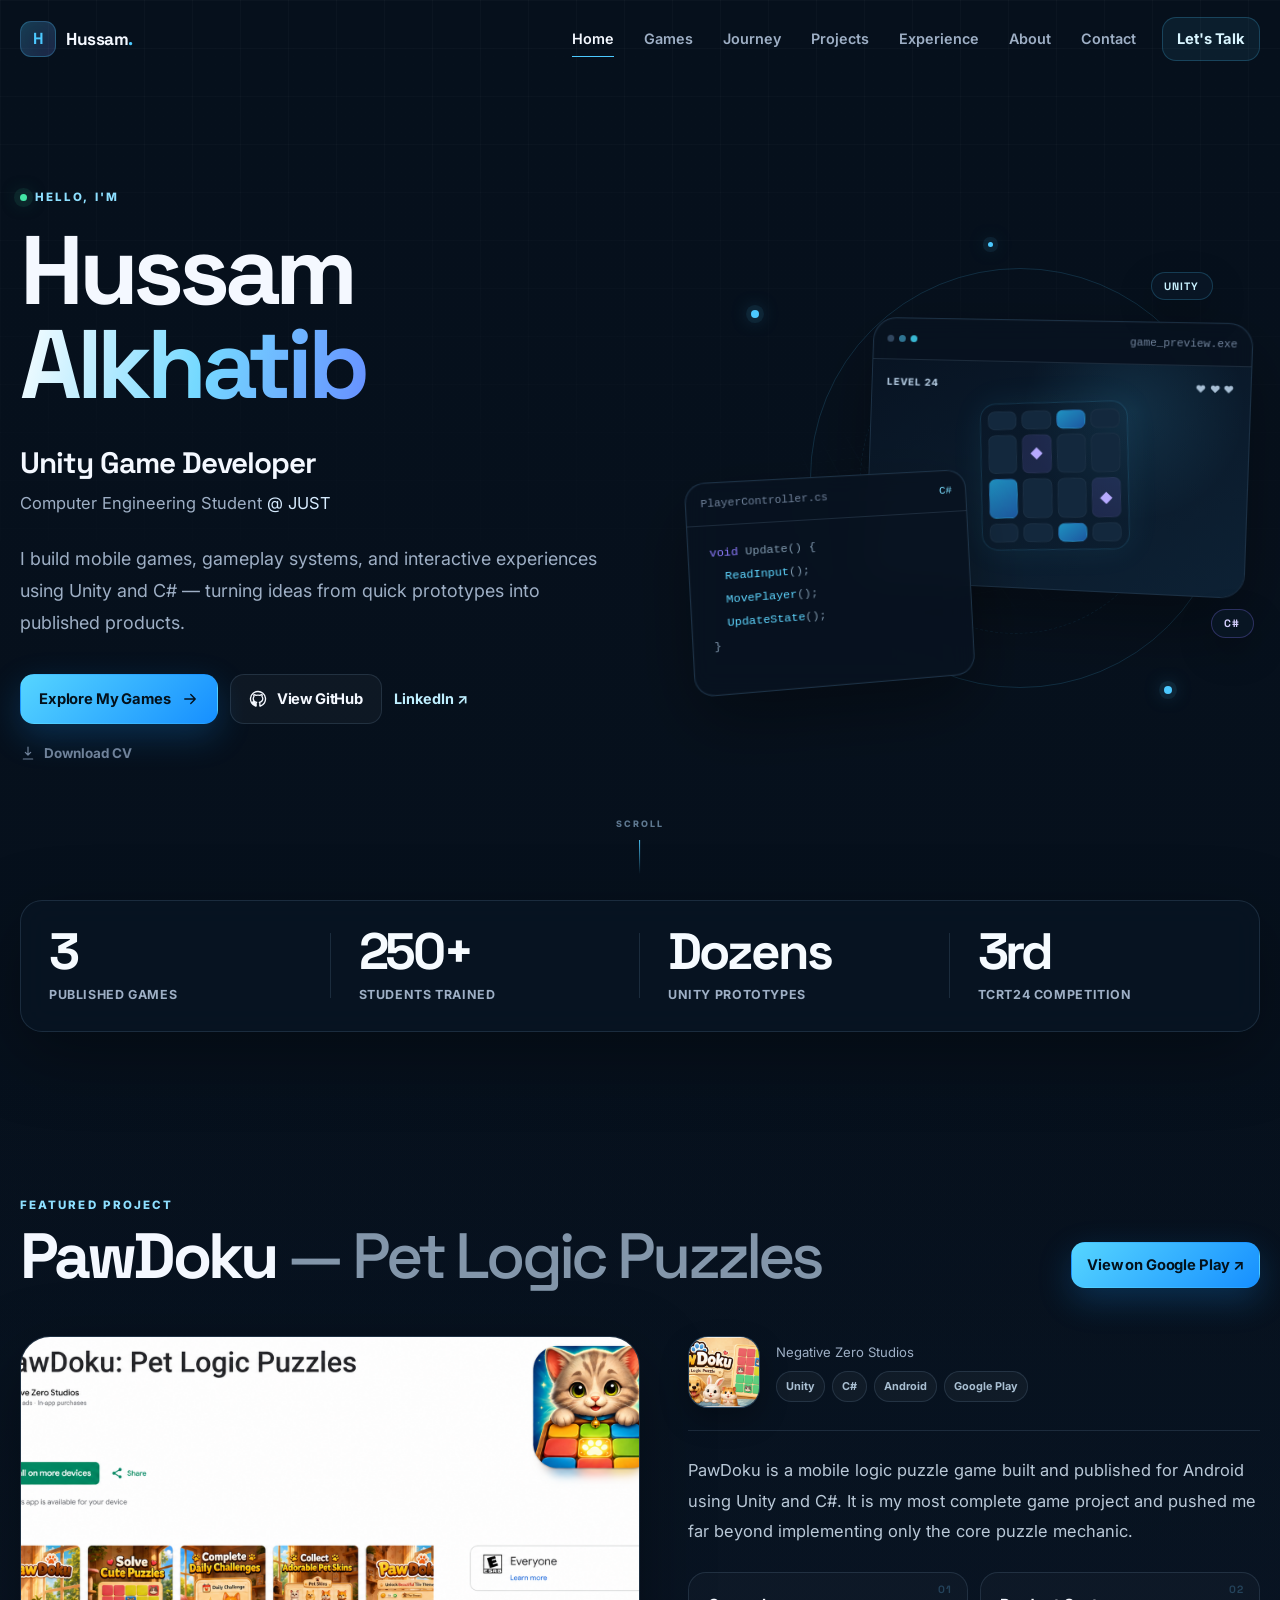
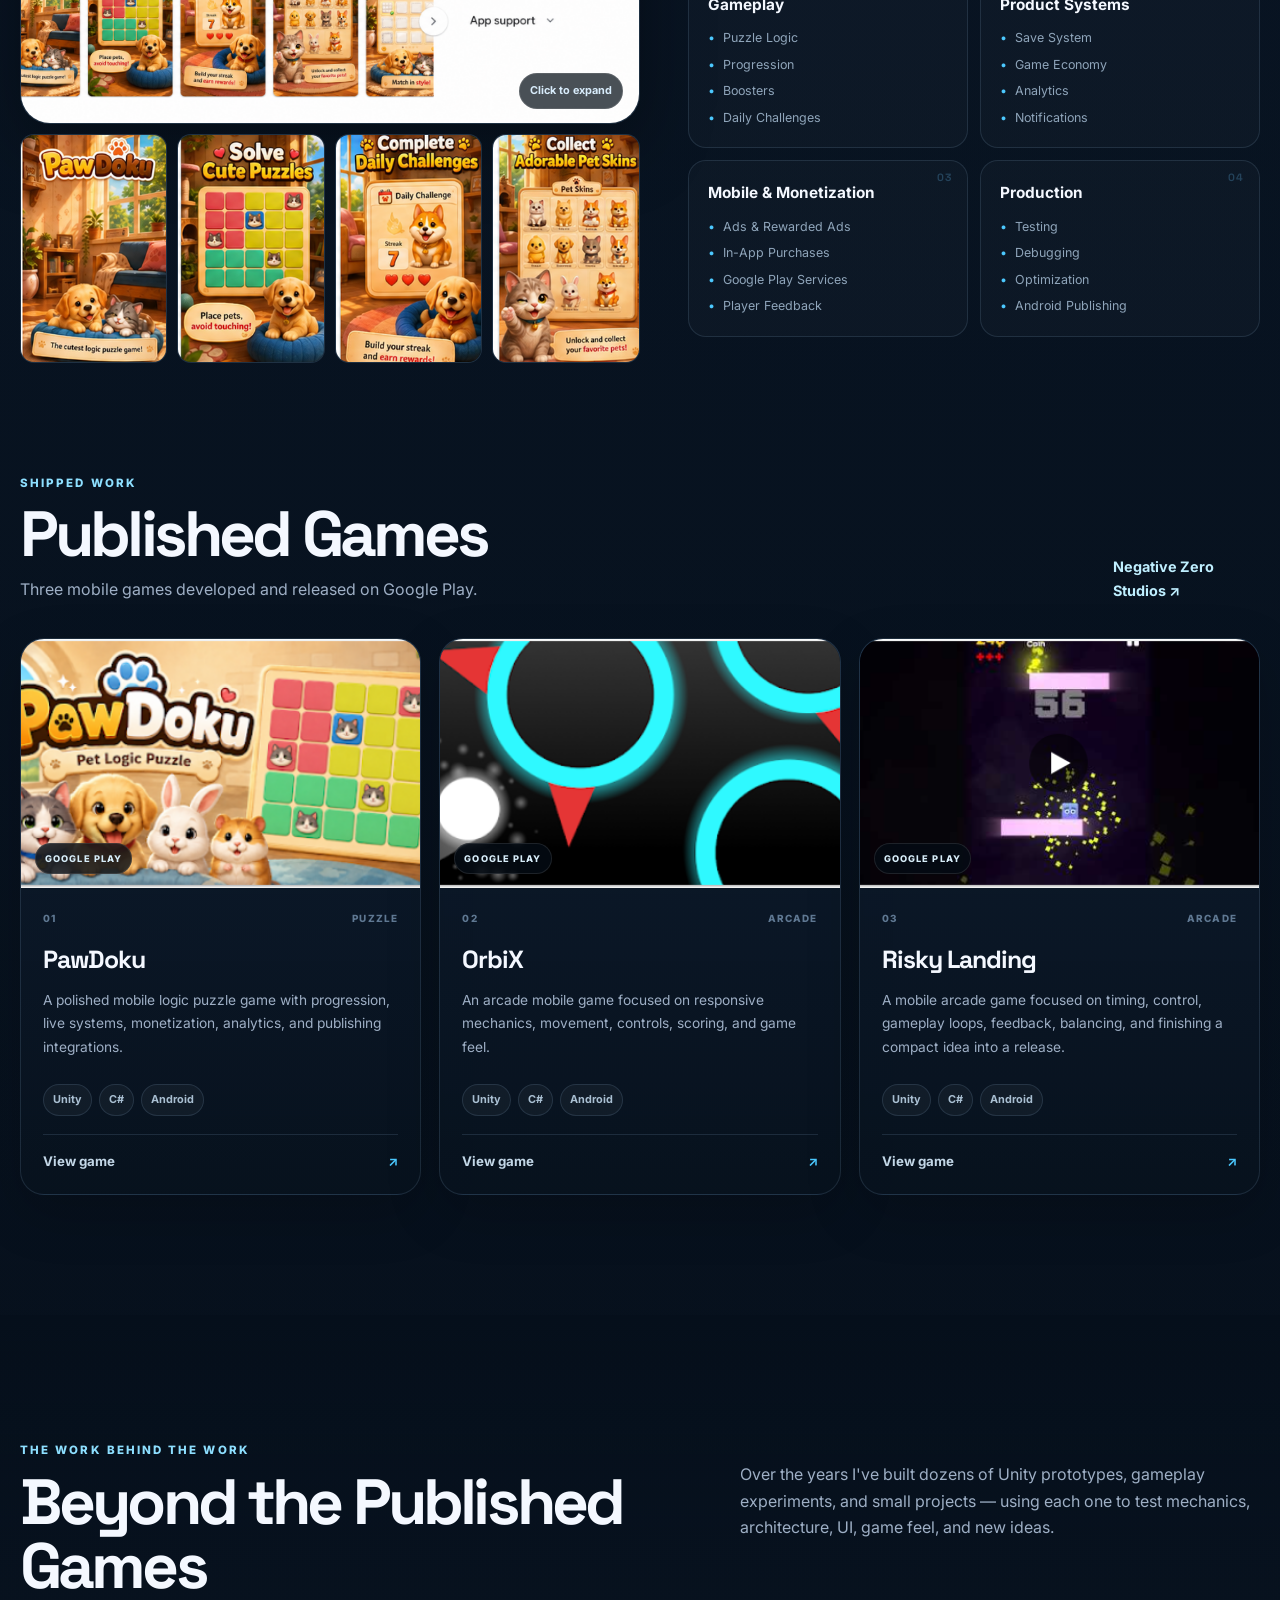
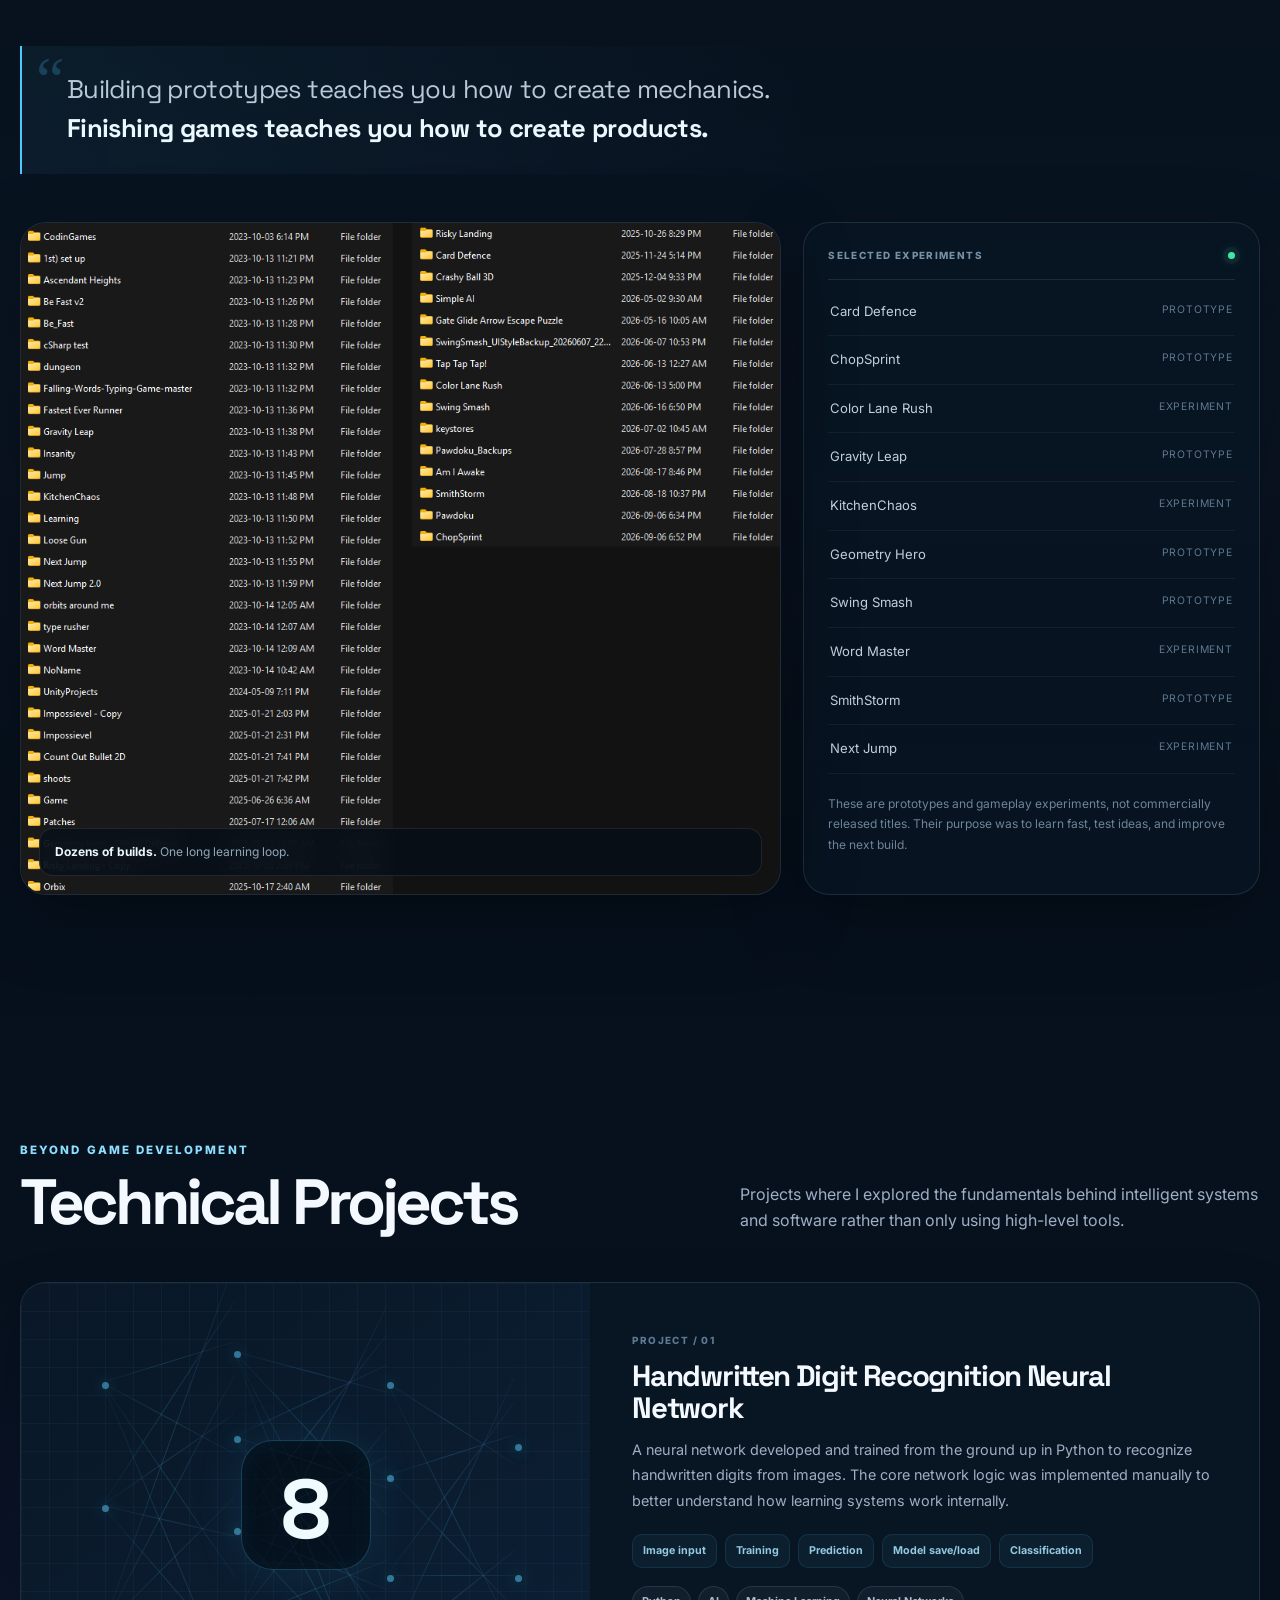
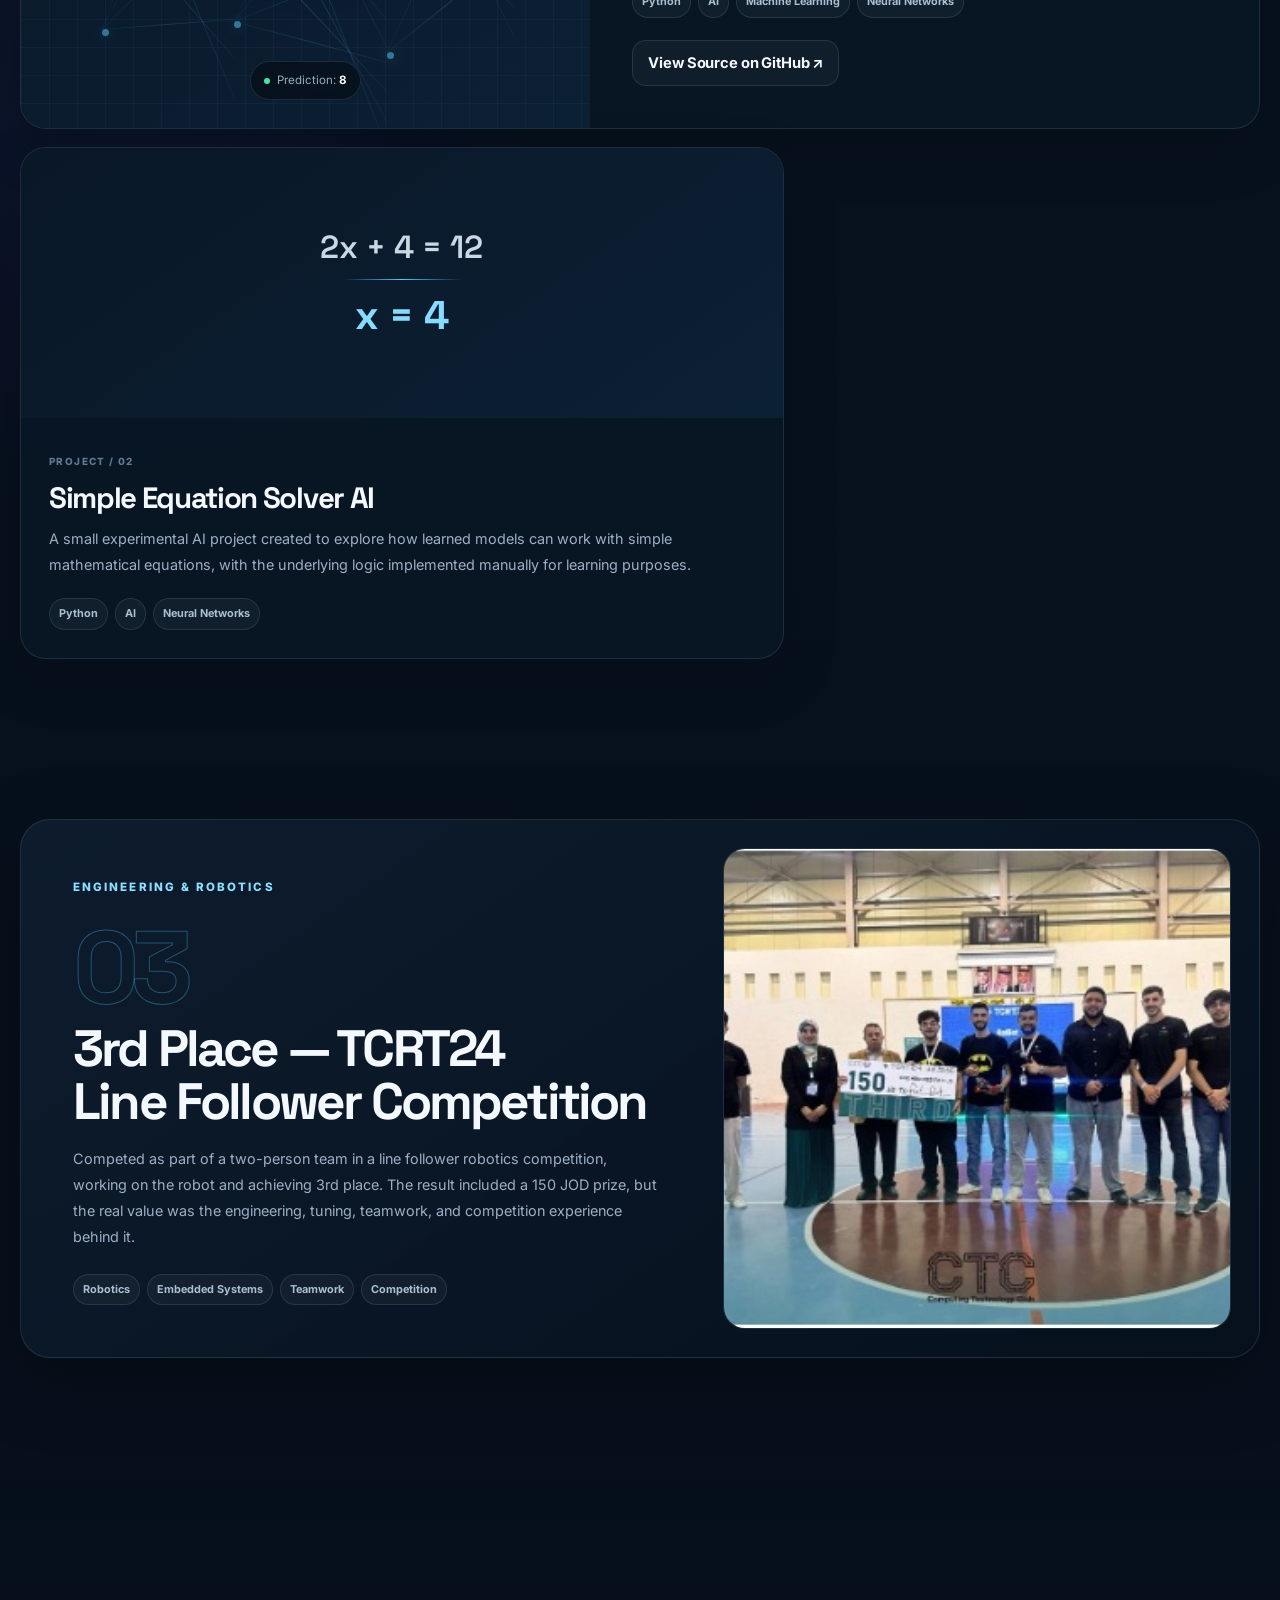
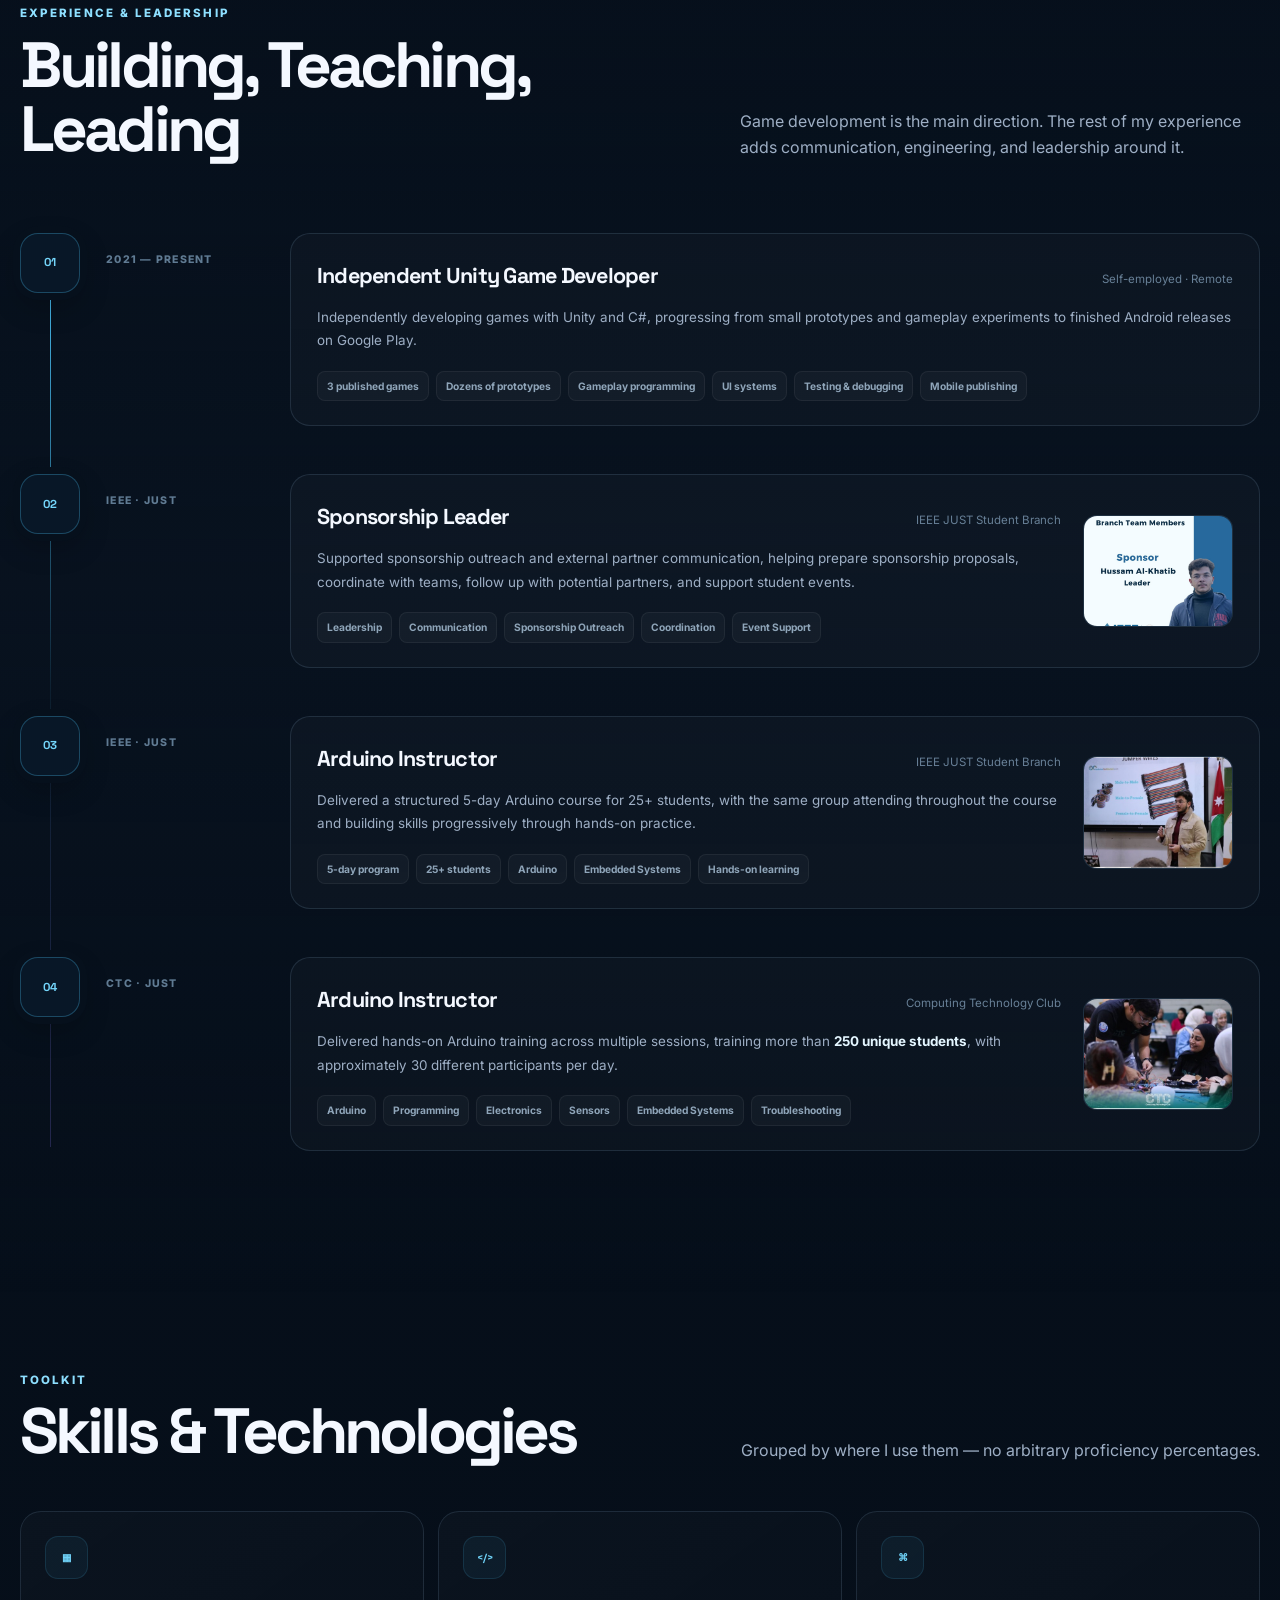
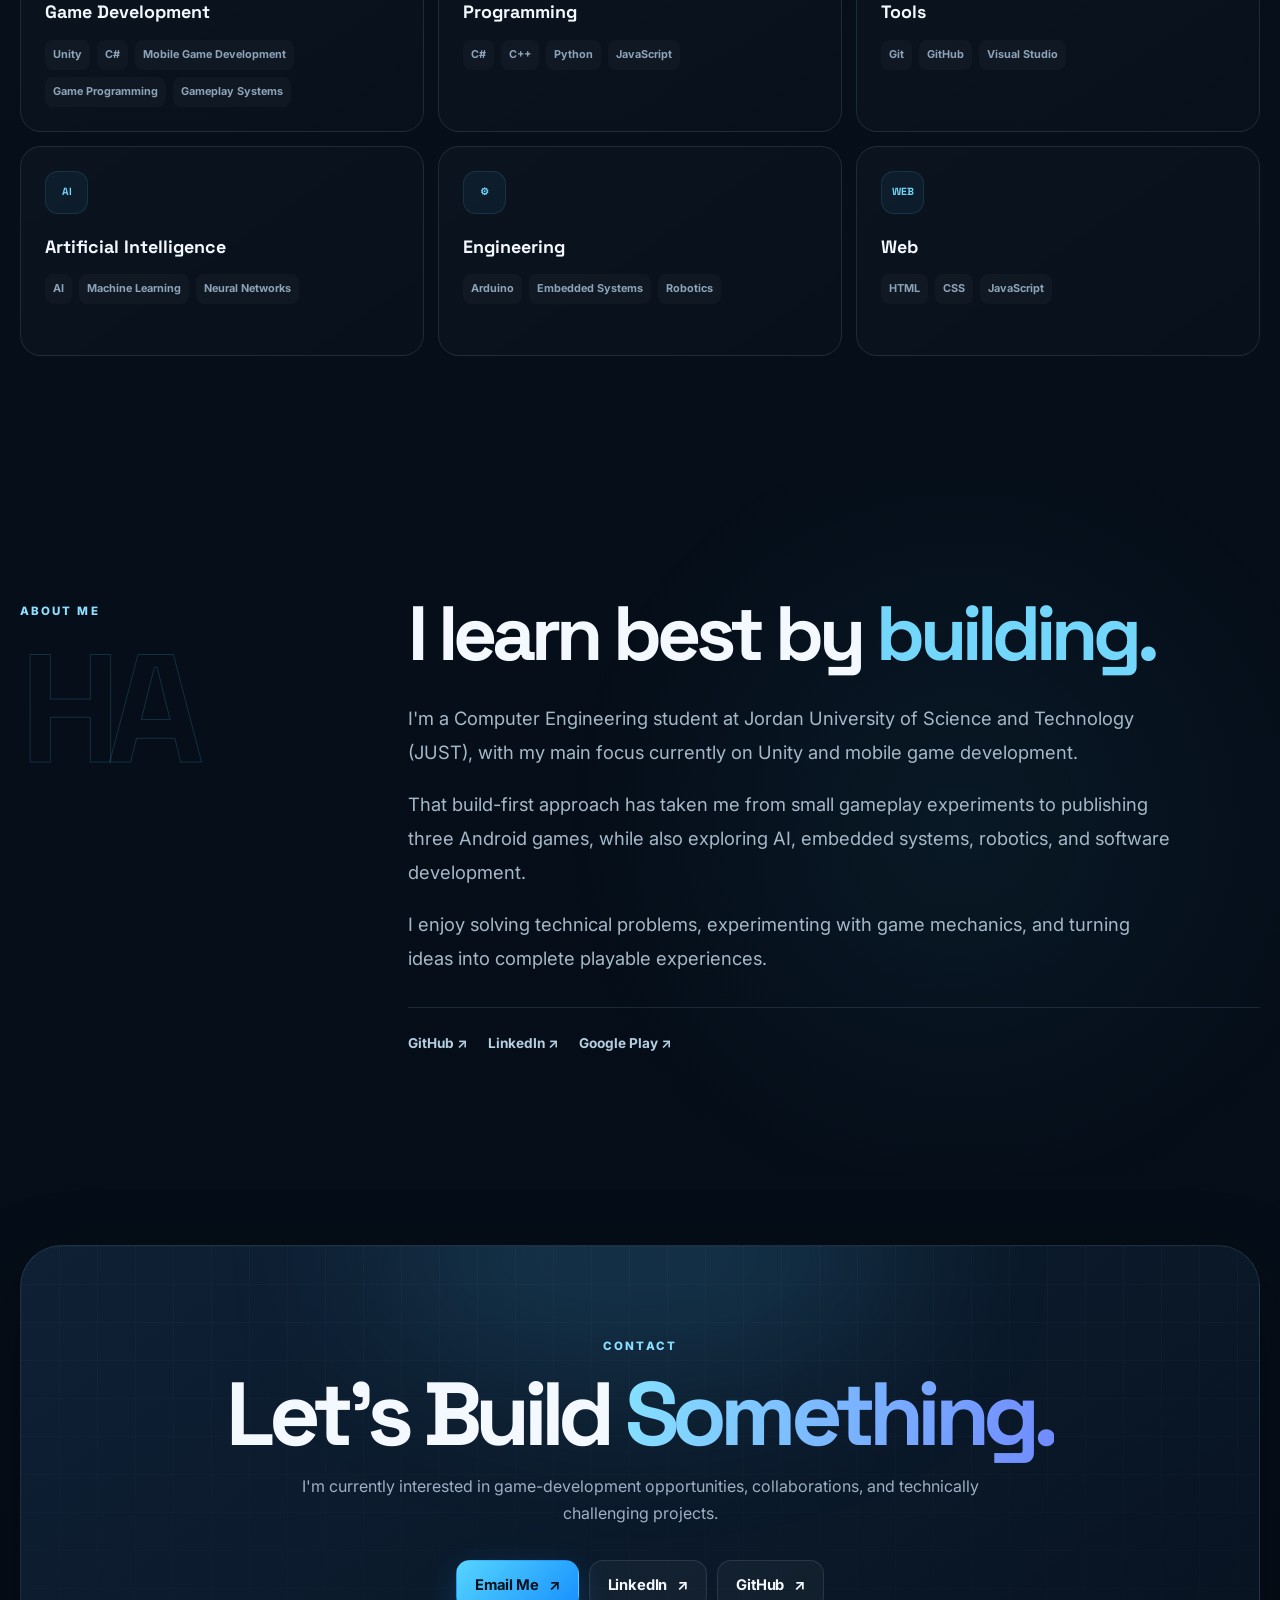
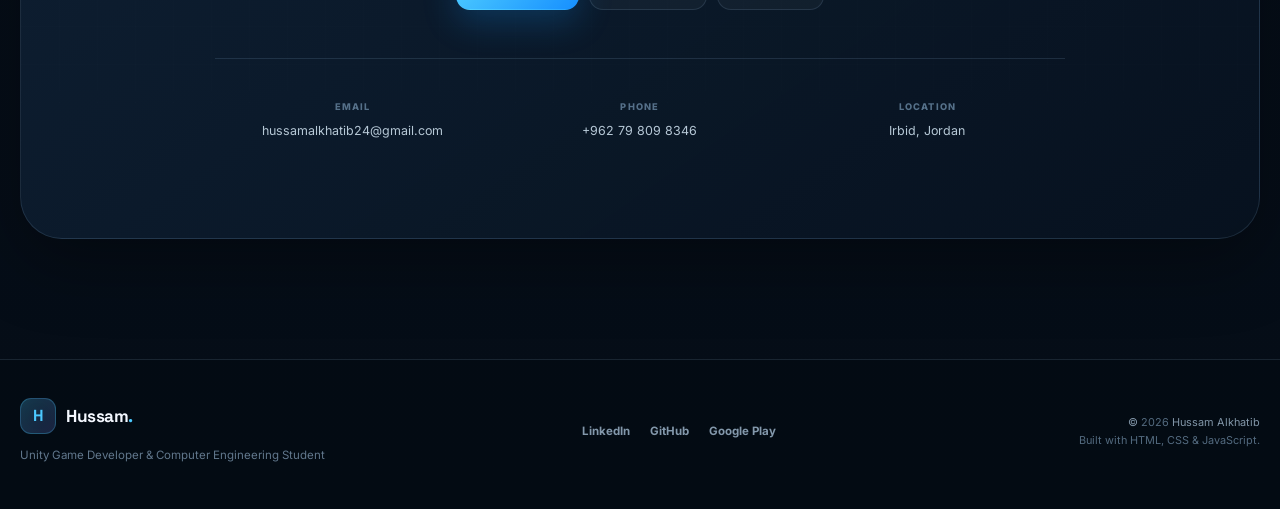
==== commit ff380011: "Revert "complete redesign" This reverts commit 81ae520707af8f77dfe59f9b331b52ee178df5d8." ====
--- a/index.html
+++ b/index.html
@@ -1,331 +1,379 @@
-<!doctype html>
+<!DOCTYPE html>
 <html lang="en">
 <head>
-  <meta charset="utf-8">
-  <meta name="viewport" content="width=device-width, initial-scale=1">
-  <meta name="theme-color" content="#f4f1e9">
-  <meta name="description" content="Portfolio of Hussam Alkhatib — Unity game developer and Computer Engineering student at JUST. Published Android games, gameplay systems, prototypes, and engineering work.">
+  <meta charset="UTF-8">
+  <meta name="viewport" content="width=device-width, initial-scale=1.0">
+  <meta name="theme-color" content="#07111f">
+  <meta name="description" content="Portfolio of Hussam Alkhatib, a Unity game developer and Computer Engineering student at JUST, showcasing published mobile games, gameplay projects, software, AI, and engineering work.">
+  <meta name="keywords" content="Hussam Alkhatib, Unity Game Developer, C#, Mobile Game Developer, Jordan, JUST, PawDoku, OrbiX, Risky Landing, Negative Zero Studios">
   <meta name="author" content="Hussam Alkhatib">
+  <link rel="canonical" href="https://2hik4.github.io/">
+
   <meta property="og:type" content="website">
-  <meta property="og:title" content="Hussam Alkhatib — Unity Game Developer">
-  <meta property="og:description" content="Three shipped Android games, Unity gameplay work, prototypes, and engineering projects.">
+  <meta property="og:title" content="Hussam Alkhatib | Unity Game Developer">
+  <meta property="og:description" content="Published mobile games, Unity prototypes, software, AI, robotics, and engineering work by Hussam Alkhatib.">
+  <meta property="og:url" content="https://2hik4.github.io/">
   <meta property="og:image" content="https://2hik4.github.io/assets/images/social-preview.png">
-  <title>Hussam Alkhatib — Unity Game Developer</title>
+  <meta name="twitter:card" content="summary_large_image">
+  <meta name="twitter:title" content="Hussam Alkhatib | Unity Game Developer">
+  <meta name="twitter:description" content="Published mobile games, Unity prototypes, software, AI, robotics, and engineering work.">
+  <meta name="twitter:image" content="https://2hik4.github.io/assets/images/social-preview.png">
+
+  <title>Hussam Alkhatib | Unity Game Developer</title>
+  <link rel="icon" href="assets/icons/favicon.svg" type="image/svg+xml">
   <link rel="preconnect" href="https://fonts.googleapis.com">
   <link rel="preconnect" href="https://fonts.gstatic.com" crossorigin>
-  <link href="https://fonts.googleapis.com/css2?family=IBM+Plex+Mono:wght@400;500&family=IBM+Plex+Sans:wght@400;500;600;700&display=swap" rel="stylesheet">
-  <link rel="stylesheet" href="style.css">
-  <script type="application/ld+json">
-  {
-    "@context":"https://schema.org",
-    "@type":"Person",
-    "name":"Hussam Alkhatib",
-    "jobTitle":"Unity Game Developer",
-    "url":"https://2hik4.github.io/",
-    "sameAs":["https://github.com/2HIK4","https://www.linkedin.com/in/hussam-alkhatib-dev","https://play.google.com/store/apps/developer?id=Negative+Zero+Studios"]
-  }
-  </script>
+  <link href="https://fonts.googleapis.com/css2?family=Inter:wght@400;500;600;700&family=Space+Grotesk:wght@500;600;700&display=swap" rel="stylesheet">
+  <link rel="stylesheet" href="style.css?v=7">
 </head>
 <body>
-  <a class="skip-link" href="#main">Skip to content</a>
+  <a class="skip-link" href="#main-content">Skip to content</a>
+  <div class="scroll-progress" aria-hidden="true"><span id="scrollProgress"></span></div>
+  <div class="ambient ambient-one" aria-hidden="true"></div>
+  <div class="ambient ambient-two" aria-hidden="true"></div>
+  <div class="noise" aria-hidden="true"></div>
 
   <header class="site-header" id="siteHeader">
-    <div class="shell nav-wrap">
-      <a class="brand" href="#top" aria-label="Hussam Alkhatib home">HA<span>/</span></a>
-      <nav class="desktop-nav" aria-label="Primary navigation">
-        <a href="#work">work</a>
-        <a href="#lab">lab</a>
-        <a href="#experience">experience</a>
-        <a href="#about">about</a>
-      </nav>
-      <div class="nav-actions">
-        <a class="plain-link" href="https://2hik4.github.io/assets/Hussam-Alkhatib-CV.pdf" target="_blank" rel="noopener">CV ↗</a>
-        <a class="contact-chip" href="mailto:hussamalkhatib24@gmail.com">email me</a>
-        <button class="menu-button" id="menuButton" aria-expanded="false" aria-controls="mobileNav" aria-label="Open menu"><span></span><span></span></button>
-      </div>
-    </div>
-    <nav class="mobile-nav" id="mobileNav" aria-label="Mobile navigation">
-      <a href="#work">work</a><a href="#lab">lab</a><a href="#experience">experience</a><a href="#about">about</a><a href="#contact">contact</a>
+    <nav class="nav shell" aria-label="Primary navigation">
+      <a class="brand" href="#home" aria-label="Hussam Alkhatib home">
+        <span class="brand-mark">H</span>
+        <span class="brand-text">Hussam<span class="accent-dot">.</span></span>
+      </a>
+
+      <button class="nav-toggle" id="navToggle" aria-label="Open navigation menu" aria-expanded="false" aria-controls="navMenu">
+        <span></span><span></span>
+      </button>
+
+      <div class="nav-menu" id="navMenu">
+        <a href="#home" class="nav-link active">Home</a>
+        <a href="#games" class="nav-link">Games</a>
+        <a href="#journey" class="nav-link">Journey</a>
+        <a href="#projects" class="nav-link">Projects</a>
+        <a href="#experience" class="nav-link">Experience</a>
+        <a href="#about" class="nav-link">About</a>
+        <a href="#contact" class="nav-link">Contact</a>
+        <a href="#contact" class="button button-small nav-cta">Let's Talk</a>
+      </div>
     </nav>
   </header>
 
-  <main id="main">
-    <section class="hero shell" id="top">
-      <div class="hero-main reveal">
-        <p class="kicker">Hussam Alkhatib · Unity / C#</p>
-        <h1>I build games.<br><span>I finish them.</span></h1>
-        <p class="hero-copy">Computer Engineering student at JUST focused on gameplay programming and mobile game development. I started with small Unity experiments and kept going until they became games people could actually install.</p>
-        <div class="hero-links">
-          <a class="button primary" href="#work">See the work <span>↓</span></a>
-          <a class="button text" href="https://github.com/2HIK4" target="_blank" rel="noopener">GitHub ↗</a>
-          <a class="button text" href="https://www.linkedin.com/in/hussam-alkhatib-dev" target="_blank" rel="noopener">LinkedIn ↗</a>
-        </div>
-      </div>
-
-      <aside class="hero-proof reveal" aria-label="Portfolio quick facts">
-        <div class="proof-heading">release log</div>
-        <dl>
-          <div><dt>shipped</dt><dd>3 Android games</dd></div>
-          <div><dt>engine</dt><dd>Unity</dd></div>
-          <div><dt>language</dt><dd>C#</dd></div>
-          <div><dt>focus</dt><dd>Gameplay + mobile</dd></div>
-          <div><dt>based</dt><dd>Irbid, Jordan</dd></div>
-        </dl>
-        <p class="proof-note">The screenshots, builds, repositories, and store pages do the explaining here.</p>
-      </aside>
-    </section>
-
-    <section class="work-section" id="work">
-      <div class="shell section-intro reveal">
-        <div class="section-index">01</div>
-        <div>
-          <p class="kicker">Selected work</p>
-          <h2>The project that changed how I build games.</h2>
-        </div>
-      </div>
-
-      <article class="featured-project shell reveal">
-        <div class="feature-media">
-          <button class="image-link" data-lightbox="https://2hik4.github.io/assets/games/pawdoku/screenshot-1.png" aria-label="Open PawDoku screenshot">
-            <img src="https://2hik4.github.io/assets/games/pawdoku/screenshot-1.png" alt="PawDoku Google Play store showcase" loading="eager">
-            <span>open image ↗</span>
+  <main id="main-content">
+    <section class="hero section" id="home">
+      <div class="hero-grid shell">
+        <div class="hero-copy reveal">
+          <div class="eyebrow"><span class="status-dot"></span> HELLO, I'M</div>
+          <h1>Hussam <span>Alkhatib</span></h1>
+          <p class="hero-role">Unity Game Developer</p>
+          <p class="hero-subrole">Computer Engineering Student <span>@ JUST</span></p>
+          <p class="hero-summary">I build mobile games, gameplay systems, and interactive experiences using Unity and C# — turning ideas from quick prototypes into published products.</p>
+
+          <div class="hero-actions">
+            <a class="button button-primary" href="#games">
+              Explore My Games
+              <svg viewBox="0 0 24 24" aria-hidden="true"><path d="M5 12h14M13 6l6 6-6 6"/></svg>
+            </a>
+            <a class="button button-secondary" href="https://github.com/2HIK4" target="_blank" rel="noopener noreferrer">
+              <svg viewBox="0 0 24 24" aria-hidden="true"><path d="M12 2a10 10 0 0 0-3.16 19.49c.5.09.68-.22.68-.48v-1.87c-2.78.6-3.37-1.18-3.37-1.18-.45-1.15-1.1-1.46-1.1-1.46-.9-.62.07-.61.07-.61 1 .07 1.52 1.03 1.52 1.03.89 1.52 2.33 1.08 2.9.83.09-.64.35-1.08.63-1.33-2.22-.25-4.56-1.11-4.56-4.94 0-1.09.39-1.98 1.03-2.68-.1-.25-.45-1.27.1-2.64 0 0 .84-.27 2.75 1.02A9.6 9.6 0 0 1 12 6.84a9.6 9.6 0 0 1 2.5.34c1.91-1.29 2.75-1.02 2.75-1.02.55 1.37.2 2.39.1 2.64.64.7 1.03 1.59 1.03 2.68 0 3.84-2.34 4.68-4.57 4.93.36.31.68.92.68 1.85v2.75c0 .27.18.58.69.48A10 10 0 0 0 12 2Z"/></svg>
+              View GitHub
+            </a>
+            <a class="text-link" href="https://www.linkedin.com/in/hussam-alkhatib-dev" target="_blank" rel="noopener noreferrer">LinkedIn ↗</a>
+          </div>
+
+          <a class="cv-link" id="cvDownload" href="assets/Hussam-Alkhatib-CV.pdf" download>
+            <svg viewBox="0 0 24 24" aria-hidden="true"><path d="M12 3v12m0 0 4-4m-4 4-4-4M5 21h14"/></svg>
+            Download CV
+          </a>
+        </div>
+
+        <div class="hero-visual reveal" aria-label="Abstract game development workspace visualization">
+          <div class="visual-orbit orbit-one"></div>
+          <div class="visual-orbit orbit-two"></div>
+          <div class="visual-grid"></div>
+
+          <article class="workspace-card game-window">
+            <div class="window-bar">
+              <div class="window-dots"><span></span><span></span><span></span></div>
+              <span>game_preview.exe</span>
+            </div>
+            <div class="game-stage">
+              <div class="game-grid-mini" aria-hidden="true">
+                <span></span><span></span><span class="active"></span><span></span>
+                <span></span><span class="pet">◆</span><span></span><span></span>
+                <span class="active"></span><span></span><span></span><span class="pet">◆</span>
+                <span></span><span></span><span class="active"></span><span></span>
+              </div>
+              <div class="game-hud"><span>LEVEL 24</span><span>♥ ♥ ♥</span></div>
+            </div>
+          </article>
+
+          <article class="workspace-card code-window">
+            <div class="window-bar"><span>PlayerController.cs</span><span class="code-lang">C#</span></div>
+            <div class="code-lines" aria-hidden="true">
+              <span><i class="kw">void</i> Update() {</span>
+              <span>&nbsp;&nbsp;<i class="fn">ReadInput</i>();</span>
+              <span>&nbsp;&nbsp;<i class="fn">MovePlayer</i>();</span>
+              <span>&nbsp;&nbsp;<i class="fn">UpdateState</i>();</span>
+              <span>}</span>
+            </div>
+          </article>
+
+          <div class="floating-chip chip-unity">UNITY</div>
+          <div class="floating-chip chip-csharp">C#</div>
+          <div class="floating-node node-a"></div>
+          <div class="floating-node node-b"></div>
+          <div class="floating-node node-c"></div>
+        </div>
+      </div>
+      <a class="scroll-cue" href="#stats" aria-label="Scroll to achievements"><span>SCROLL</span><i></i></a>
+    </section>
+
+    <section class="stats-section" id="stats" aria-label="Quick achievements">
+      <div class="stats shell">
+        <article class="stat reveal"><strong data-count="3">3</strong><span>Published Games</span></article>
+        <article class="stat reveal"><strong data-count="250" data-suffix="+">250+</strong><span>Students Trained</span></article>
+        <article class="stat reveal"><strong>Dozens</strong><span>Unity Prototypes</span></article>
+        <article class="stat reveal"><strong>3rd</strong><span>TCRT24 Competition</span></article>
+      </div>
+    </section>
+
+    <section class="section featured-game" id="games">
+      <div class="shell">
+        <div class="section-heading reveal">
+          <div>
+            <span class="section-kicker">FEATURED PROJECT</span>
+            <h2>PawDoku <span>— Pet Logic Puzzles</span></h2>
+          </div>
+          <a class="button button-primary button-compact" href="https://play.google.com/store/apps/details?id=com.negzerodev.pawdoku" target="_blank" rel="noopener noreferrer">View on Google Play ↗</a>
+        </div>
+
+        <div class="featured-layout">
+          <div class="pawdoku-gallery reveal" data-gallery="pawdoku">
+            <button class="gallery-main image-button" data-lightbox-src="assets/games/pawdoku/screenshot-1.png" aria-label="Open PawDoku store showcase">
+              <img src="assets/games/pawdoku/screenshot-1.png" alt="PawDoku Google Play showcase with game screenshots" fetchpriority="high">
+              <span class="image-hint">Click to expand</span>
+            </button>
+            <div class="gallery-strip" role="list" aria-label="PawDoku screenshots">
+              <button class="image-button" role="listitem" data-lightbox-src="assets/games/pawdoku/screenshot-2.png" aria-label="Open PawDoku screenshot 1"><img src="assets/games/pawdoku/screenshot-2.png" alt="PawDoku promotional screenshot" loading="lazy"></button>
+              <button class="image-button" role="listitem" data-lightbox-src="assets/games/pawdoku/screenshot-3.png" aria-label="Open PawDoku screenshot 2"><img src="assets/games/pawdoku/screenshot-3.png" alt="PawDoku puzzle gameplay screenshot" loading="lazy"></button>
+              <button class="image-button" role="listitem" data-lightbox-src="assets/games/pawdoku/screenshot-4.png" aria-label="Open PawDoku screenshot 3"><img src="assets/games/pawdoku/screenshot-4.png" alt="PawDoku daily challenge screenshot" loading="lazy"></button>
+              <button class="image-button" role="listitem" data-lightbox-src="assets/games/pawdoku/screenshot-5.png" aria-label="Open PawDoku screenshot 4"><img src="assets/games/pawdoku/screenshot-5.png" alt="PawDoku pet collection screenshot" loading="lazy"></button>
+            </div>
+          </div>
+
+          <div class="featured-copy reveal">
+            <div class="project-topline">
+              <div class="project-icon"><img src="assets/games/pawdoku/cover.png" alt="PawDoku game cover" onerror="this.parentElement.classList.add('image-missing');this.remove()"></div>
+              <div><span class="muted">Negative Zero Studios</span><div class="tag-row"><span>Unity</span><span>C#</span><span>Android</span><span>Google Play</span></div></div>
+            </div>
+
+            <p class="project-lead">PawDoku is a mobile logic puzzle game built and published for Android using Unity and C#. It is my most complete game project and pushed me far beyond implementing only the core puzzle mechanic.</p>
+
+            <div class="system-groups">
+              <article class="system-card"><span class="system-index">01</span><h3>Gameplay</h3><ul><li>Puzzle Logic</li><li>Progression</li><li>Boosters</li><li>Daily Challenges</li></ul></article>
+              <article class="system-card"><span class="system-index">02</span><h3>Product Systems</h3><ul><li>Save System</li><li>Game Economy</li><li>Analytics</li><li>Notifications</li></ul></article>
+              <article class="system-card"><span class="system-index">03</span><h3>Mobile & Monetization</h3><ul><li>Ads & Rewarded Ads</li><li>In-App Purchases</li><li>Google Play Services</li><li>Player Feedback</li></ul></article>
+              <article class="system-card"><span class="system-index">04</span><h3>Production</h3><ul><li>Testing</li><li>Debugging</li><li>Optimization</li><li>Android Publishing</li></ul></article>
+            </div>
+          </div>
+        </div>
+
+        <div class="published-header reveal">
+          <div><span class="section-kicker">SHIPPED WORK</span><h2>Published Games</h2><p>Three mobile games developed and released on Google Play.</p></div>
+          <a href="https://play.google.com/store/apps/developer?id=Negative+Zero+Studios" target="_blank" rel="noopener noreferrer" class="text-link">Negative Zero Studios ↗</a>
+        </div>
+
+        <div class="game-cards">
+          <article class="game-card game-card-pawdoku reveal">
+            <a class="game-art image-button" href="https://play.google.com/store/apps/details?id=com.negzerodev.pawdoku" target="_blank" rel="noopener noreferrer" aria-label="Open PawDoku on Google Play">
+              <img src="assets/games/pawdoku/cover.png" alt="PawDoku game cover" loading="lazy">
+              <span class="store-badge">GOOGLE PLAY</span>
+            </a>
+            <div class="game-card-body"><div class="game-meta"><span>01</span><span>PUZZLE</span></div><h3>PawDoku</h3><p>A polished mobile logic puzzle game with progression, live systems, monetization, analytics, and publishing integrations.</p><div class="tag-row"><span>Unity</span><span>C#</span><span>Android</span></div><a class="card-link" href="https://play.google.com/store/apps/details?id=com.negzerodev.pawdoku" target="_blank" rel="noopener noreferrer">View game <span>↗</span></a></div>
+          </article>
+
+          <article class="game-card reveal">
+            <a class="game-art image-button" href="https://play.google.com/store/apps/details?id=com.orbix.hikdev" target="_blank" rel="noopener noreferrer" aria-label="Open OrbiX on Google Play">
+              <img src="assets/games/orbix/cover.png" alt="OrbiX game cover" loading="lazy">
+              <span class="store-badge">GOOGLE PLAY</span>
+            </a>
+            <div class="game-card-body"><div class="game-meta"><span>02</span><span>ARCADE</span></div><h3>OrbiX</h3><p>An arcade mobile game focused on responsive mechanics, movement, controls, scoring, and game feel.</p><div class="tag-row"><span>Unity</span><span>C#</span><span>Android</span></div><a class="card-link" href="https://play.google.com/store/apps/details?id=com.orbix.hikdev" target="_blank" rel="noopener noreferrer">View game <span>↗</span></a></div>
+          </article>
+
+          <article class="game-card reveal">
+            <a class="game-art image-button" href="https://play.google.com/store/apps/details?id=com.hikdev.riskylanding" target="_blank" rel="noopener noreferrer" aria-label="Open Risky Landing on Google Play">
+              <img src="assets/games/risky-landing/cover.png" alt="Risky Landing game cover" loading="lazy">
+              <span class="store-badge">GOOGLE PLAY</span>
+            </a>
+            <div class="game-card-body"><div class="game-meta"><span>03</span><span>ARCADE</span></div><h3>Risky Landing</h3><p>A mobile arcade game focused on timing, control, gameplay loops, feedback, balancing, and finishing a compact idea into a release.</p><div class="tag-row"><span>Unity</span><span>C#</span><span>Android</span></div><a class="card-link" href="https://play.google.com/store/apps/details?id=com.hikdev.riskylanding" target="_blank" rel="noopener noreferrer">View game <span>↗</span></a></div>
+          </article>
+        </div>
+      </div>
+    </section>
+
+    <section class="section journey-section" id="journey">
+      <div class="shell">
+        <div class="section-heading split-heading reveal">
+          <div><span class="section-kicker">THE WORK BEHIND THE WORK</span><h2>Beyond the Published Games</h2></div>
+          <p>Over the years I've built dozens of Unity prototypes, gameplay experiments, and small projects — using each one to test mechanics, architecture, UI, game feel, and new ideas.</p>
+        </div>
+
+        <blockquote class="journey-quote reveal">
+          <span>“</span>
+          <p>Building prototypes teaches you how to create mechanics.<br><strong>Finishing games teaches you how to create products.</strong></p>
+        </blockquote>
+
+        <div class="journey-grid">
+          <button class="journey-image image-button reveal" data-lightbox-src="assets/images/unity-projects.png" aria-label="Open Unity projects folder image">
+            <img src="assets/images/unity-projects.png" alt="Collection of Unity project and prototype folders built across several years" loading="lazy">
+            <span class="image-label"><b>Dozens of builds.</b> One long learning loop.</span>
           </button>
-        </div>
-        <div class="feature-copy">
-          <div class="project-meta"><span>01 / FEATURED</span><span>ANDROID · UNITY · C#</span></div>
-          <h3>PawDoku</h3>
-          <p class="project-subtitle">Pet Logic Puzzles</p>
-          <p>PawDoku started as a puzzle mechanic and became my first project where I had to think about the whole product: progression, saving, live systems, monetization, analytics, onboarding, edge cases, and publishing.</p>
-
-          <div class="owned-block">
-            <p class="mono-label">I built</p>
-            <ul>
-              <li>Puzzle rules, validation, lives and feedback</li>
-              <li>Progression, boosters, streaks and daily challenges</li>
-              <li>Local / cloud save flow and Google Play integration</li>
-              <li>Ads, rewarded ads, IAP, consent and remove-ads flow</li>
-              <li>Analytics, notifications, testing and Android release work</li>
-            </ul>
-          </div>
-
-          <div class="project-actions">
-            <a class="button primary" href="pawdoku.html">Read the case study <span>→</span></a>
-            <a class="button text" href="https://play.google.com/store/apps/details?id=com.negzerodev.pawdoku" target="_blank" rel="noopener">Google Play ↗</a>
-          </div>
-        </div>
-      </article>
-
-      <div class="filmstrip shell reveal" aria-label="PawDoku screenshots">
-        <button data-lightbox="https://2hik4.github.io/assets/games/pawdoku/screenshot-2.png"><img src="https://2hik4.github.io/assets/games/pawdoku/screenshot-2.png" alt="PawDoku promotional screenshot" loading="lazy"></button>
-        <button data-lightbox="https://2hik4.github.io/assets/games/pawdoku/screenshot-3.png"><img src="https://2hik4.github.io/assets/games/pawdoku/screenshot-3.png" alt="PawDoku puzzle gameplay screenshot" loading="lazy"></button>
-        <button data-lightbox="https://2hik4.github.io/assets/games/pawdoku/screenshot-4.png"><img src="https://2hik4.github.io/assets/games/pawdoku/screenshot-4.png" alt="PawDoku daily challenge screenshot" loading="lazy"></button>
-        <button data-lightbox="https://2hik4.github.io/assets/games/pawdoku/screenshot-5.png"><img src="https://2hik4.github.io/assets/games/pawdoku/screenshot-5.png" alt="PawDoku pet collection screenshot" loading="lazy"></button>
-      </div>
-
-      <div class="shell shipped-heading reveal">
-        <p class="kicker">Also shipped</p>
-        <h2>Small games. Real releases.</h2>
-      </div>
-
-      <div class="shell shipped-grid">
-        <article class="shipped-card reveal">
-          <a class="game-thumb" href="https://play.google.com/store/apps/details?id=com.orbix.hikdev" target="_blank" rel="noopener">
-            <img src="https://2hik4.github.io/assets/games/orbix/cover.png" alt="OrbiX game cover" loading="lazy">
-            <span>Google Play ↗</span>
-          </a>
-          <div class="card-topline"><span>02</span><span>ARCADE</span></div>
-          <h3>OrbiX</h3>
-          <p>A compact arcade game built around responsive movement, scoring, control feel, and a complete mobile release loop.</p>
-          <p class="stack">Unity / C# / Android</p>
-        </article>
-
-        <article class="shipped-card reveal">
-          <a class="game-thumb" href="https://play.google.com/store/apps/details?id=com.hikdev.riskylanding" target="_blank" rel="noopener">
-            <img src="https://2hik4.github.io/assets/games/risky-landing/cover.png" alt="Risky Landing game cover" loading="lazy">
-            <span>Google Play ↗</span>
-          </a>
-          <div class="card-topline"><span>03</span><span>ARCADE</span></div>
-          <h3>Risky Landing</h3>
-          <p>A timing-focused mobile game where the useful work was not just the mechanic, but tuning it until the loop felt finished.</p>
-          <p class="stack">Unity / C# / Android</p>
-        </article>
-      </div>
-    </section>
-
-    <section class="lab-section" id="lab">
-      <div class="shell section-intro reveal">
-        <div class="section-index">02</div>
-        <div>
-          <p class="kicker">Game lab</p>
-          <h2>Most ideas do not need a store page.</h2>
-          <p class="intro-copy">I keep prototypes because they answer smaller questions: does this movement feel good, can this mechanic carry a loop, is this system worth taking further? The strongest ones will get their own screenshots here as I finish the portfolio pass.</p>
-        </div>
-      </div>
-
-      <div class="shell lab-layout reveal">
-        <figure class="lab-photo">
-          <button class="image-link" data-lightbox="https://2hik4.github.io/assets/images/unity-projects.png" aria-label="Open Unity projects image">
-            <img src="https://2hik4.github.io/assets/images/unity-projects.png" alt="Collection of Unity project folders" loading="lazy">
-            <span>years of Unity folders ↗</span>
-          </button>
-          <figcaption>Not every folder is portfolio material. The point is the repetition: build, test, throw away, keep the lesson.</figcaption>
-        </figure>
-        <div class="experiment-list" aria-label="Selected Unity experiments">
-          <div><span>01</span><strong>Next Jump</strong><em>prototype</em></div>
-          <div><span>02</span><strong>Orbits Around Me</strong><em>prototype</em></div>
-          <div><span>03</span><strong>Card Defence</strong><em>prototype</em></div>
-          <div><span>04</span><strong>ChopSprint</strong><em>prototype</em></div>
-          <div><span>05</span><strong>Color Lane Rush</strong><em>experiment</em></div>
-          <div><span>06</span><strong>Gravity Leap</strong><em>prototype</em></div>
-          <div><span>07</span><strong>KitchenChaos</strong><em>experiment</em></div>
-          <div><span>08</span><strong>Swing Smash</strong><em>prototype</em></div>
-          <div><span>09</span><strong>Word Master</strong><em>experiment</em></div>
-          <div><span>10</span><strong>SmithStorm</strong><em>prototype</em></div>
-        </div>
-      </div>
-    </section>
-
-    <section class="technical-section">
-      <div class="shell section-intro reveal">
-        <div class="section-index">03</div>
-        <div>
-          <p class="kicker">Beyond games</p>
-          <h2>Things I built to understand the layer underneath.</h2>
-        </div>
-      </div>
-
-      <div class="shell technical-list">
-        <article class="technical-item reveal">
-          <div class="tech-number">A</div>
-          <div class="tech-title">
-            <p class="kicker">Python / neural networks</p>
-            <h3>Handwritten Digit Recognition</h3>
-          </div>
-          <p>A neural network implemented from the ground up to learn what training, prediction, weights, model persistence, and classification actually look like without hiding everything behind a high-level API.</p>
-          <a href="https://github.com/2HIK4/Number-Prediction" target="_blank" rel="noopener">source ↗</a>
-        </article>
-        <article class="technical-item reveal">
-          <div class="tech-number">B</div>
-          <div class="tech-title">
-            <p class="kicker">Python / experiment</p>
-            <h3>Simple Equation Solver AI</h3>
-          </div>
-          <p>A small learning project for experimenting with how a model can represent and solve simple mathematical relationships.</p>
-          <span class="muted-link">learning project</span>
-        </article>
-        <article class="technical-item reveal">
-          <div class="tech-number">C</div>
-          <div class="tech-title">
-            <p class="kicker">Embedded / robotics</p>
-            <h3>3rd Place — TCRT24</h3>
-          </div>
-          <p>Built and tuned a line-follower robot as part of a two-person team, finishing third in competition. The useful part was the debugging loop: hardware, sensors, timing, tuning, repeat.</p>
-          <button class="text-button" data-lightbox="https://2hik4.github.io/assets/images/tcrt24.jpg">photo ↗</button>
-        </article>
-      </div>
-    </section>
-
-    <section class="experience-section" id="experience">
-      <div class="shell section-intro reveal">
-        <div class="section-index">04</div>
-        <div>
-          <p class="kicker">Experience</p>
-          <h2>Building is the main thread. Teaching made me better at explaining it.</h2>
-        </div>
-      </div>
-
-      <div class="shell timeline">
-        <article class="timeline-row reveal">
-          <div class="timeline-date">2021 — now</div>
-          <div class="timeline-main">
-            <h3>Independent Unity Game Developer</h3>
-            <p>Built dozens of prototypes and shipped three Android games while learning the less visible parts of game development: debugging, UI, release preparation, analytics, monetization and product iteration.</p>
-            <p class="stack">Unity / C# / Android / Google Play</p>
-          </div>
-          <div class="timeline-side big-stat"><strong>3</strong><span>games shipped</span></div>
-        </article>
-
-        <article class="timeline-row with-image reveal">
-          <div class="timeline-date">CTC · JUST</div>
-          <div class="timeline-main">
-            <h3>Arduino Instructor</h3>
-            <p>Delivered hands-on Arduino training across multiple sessions for more than 250 different students, usually around 30 participants per day.</p>
-            <p class="stack">Arduino / electronics / sensors / troubleshooting</p>
-          </div>
-          <button class="timeline-photo" data-lightbox="assets/images/ctc-team.jpg" aria-label="Open CTC team photo">
-            <img src="assets/images/ctc-team.jpg" alt="Computing Technology Club team photo" loading="lazy">
-          </button>
-        </article>
-
-        <article class="timeline-row with-image reveal">
-          <div class="timeline-date">IEEE · JUST</div>
-          <div class="timeline-main">
-            <h3>Arduino Instructor</h3>
-            <p>Ran a structured five-day Arduino course for 25+ students, with the same group returning each day and building on the previous session.</p>
-            <p class="stack">Arduino / embedded systems / hands-on teaching</p>
-          </div>
-          <button class="timeline-photo" data-lightbox="https://2hik4.github.io/assets/images/ieee-training.jpg" aria-label="Open IEEE training photo">
-            <img src="https://2hik4.github.io/assets/images/ieee-training.jpg" alt="IEEE Arduino training session" loading="lazy">
-          </button>
-        </article>
-
-        <article class="timeline-row reveal">
-          <div class="timeline-date">IEEE · JUST</div>
-          <div class="timeline-main">
-            <h3>Sponsorship Leader</h3>
-            <p>Supported sponsor outreach, proposals, follow-up, partner communication and event coordination for the IEEE JUST Student Branch.</p>
-            <p class="stack">Outreach / communication / coordination</p>
-          </div>
-          <div class="timeline-side"><span class="plain-badge">leadership</span></div>
-        </article>
-      </div>
-    </section>
-
-    <section class="about-section" id="about">
+
+          <div class="prototype-panel reveal">
+            <div class="prototype-panel-head"><span>SELECTED EXPERIMENTS</span><span class="pulse"></span></div>
+            <div class="prototype-list">
+              <span>Card Defence <i>Prototype</i></span>
+              <span>ChopSprint <i>Prototype</i></span>
+              <span>Color Lane Rush <i>Experiment</i></span>
+              <span>Gravity Leap <i>Prototype</i></span>
+              <span>KitchenChaos <i>Experiment</i></span>
+              <span>Geometry Hero <i>Prototype</i></span>
+              <span>Swing Smash <i>Prototype</i></span>
+              <span>Word Master <i>Experiment</i></span>
+              <span>SmithStorm <i>Prototype</i></span>
+              <span>Next Jump <i>Experiment</i></span>
+            </div>
+            <p class="prototype-note">These are prototypes and gameplay experiments, not commercially released titles. Their purpose was to learn fast, test ideas, and improve the next build.</p>
+          </div>
+        </div>
+      </div>
+    </section>
+
+    <section class="section technical-section" id="projects">
+      <div class="shell">
+        <div class="section-heading reveal"><div><span class="section-kicker">BEYOND GAME DEVELOPMENT</span><h2>Technical Projects</h2></div><p>Projects where I explored the fundamentals behind intelligent systems and software rather than only using high-level tools.</p></div>
+
+        <div class="technical-grid">
+          <article class="technical-card technical-primary reveal">
+            <div class="technical-visual neural-visual" aria-hidden="true">
+              <div class="neural-grid" id="neuralGrid"></div>
+              <div class="ai-number">8</div>
+              <div class="prediction-pill"><span></span>Prediction: <b>8</b></div>
+            </div>
+            <div class="technical-body"><span class="project-number">PROJECT / 01</span><h3>Handwritten Digit Recognition Neural Network</h3><p>A neural network developed and trained from the ground up in Python to recognize handwritten digits from images. The core network logic was implemented manually to better understand how learning systems work internally.</p><div class="feature-list"><span>Image input</span><span>Training</span><span>Prediction</span><span>Model save/load</span><span>Classification</span></div><div class="tag-row"><span>Python</span><span>AI</span><span>Machine Learning</span><span>Neural Networks</span></div><a class="button button-secondary button-compact" href="https://github.com/2HIK4/Number-Prediction" target="_blank" rel="noopener noreferrer">View Source on GitHub ↗</a></div>
+          </article>
+
+          <article class="technical-card reveal">
+            <div class="technical-visual equation-visual" aria-hidden="true"><span>2x + 4 = 12</span><i></i><strong>x = 4</strong></div>
+            <div class="technical-body"><span class="project-number">PROJECT / 02</span><h3>Simple Equation Solver AI</h3><p>A small experimental AI project created to explore how learned models can work with simple mathematical equations, with the underlying logic implemented manually for learning purposes.</p><div class="tag-row"><span>Python</span><span>AI</span><span>Neural Networks</span></div></div>
+          </article>
+        </div>
+      </div>
+    </section>
+
+    <section class="section engineering-section">
+      <div class="shell">
+        <div class="achievement-card reveal">
+          <div class="achievement-copy">
+            <span class="section-kicker">ENGINEERING & ROBOTICS</span>
+            <div class="medal-mark">03</div>
+            <h2>3rd Place — TCRT24<br>Line Follower Competition</h2>
+            <p>Competed as part of a two-person team in a line follower robotics competition, working on the robot and achieving 3rd place. The result included a 150 JOD prize, but the real value was the engineering, tuning, teamwork, and competition experience behind it.</p>
+            <div class="tag-row"><span>Robotics</span><span>Embedded Systems</span><span>Teamwork</span><span>Competition</span></div>
+          </div>
+          <button class="achievement-image image-button" data-lightbox-src="assets/images/tcrt24.jpg" aria-label="Open TCRT24 competition image"><img src="assets/images/tcrt24.jpg" alt="TCRT24 line follower competition third-place team photo" loading="lazy"></button>
+        </div>
+      </div>
+    </section>
+
+    <section class="section experience-section" id="experience">
+      <div class="shell">
+        <div class="section-heading reveal"><div><span class="section-kicker">EXPERIENCE & LEADERSHIP</span><h2>Building, Teaching, Leading</h2></div><p>Game development is the main direction. The rest of my experience adds communication, engineering, and leadership around it.</p></div>
+
+        <div class="timeline">
+          <article class="timeline-item reveal">
+            <div class="timeline-marker"><span>01</span></div>
+            <div class="timeline-date">2021 — PRESENT</div>
+            <div class="timeline-content"><div class="timeline-title"><h3>Independent Unity Game Developer</h3><span>Self-employed · Remote</span></div><p>Independently developing games with Unity and C#, progressing from small prototypes and gameplay experiments to finished Android releases on Google Play.</p><div class="timeline-highlights"><span>3 published games</span><span>Dozens of prototypes</span><span>Gameplay programming</span><span>UI systems</span><span>Testing & debugging</span><span>Mobile publishing</span></div></div>
+          </article>
+
+          <article class="timeline-item reveal">
+            <div class="timeline-marker"><span>02</span></div>
+            <div class="timeline-date">IEEE · JUST</div>
+            <div class="timeline-content timeline-with-image"><div><div class="timeline-title"><h3>Sponsorship Leader</h3><span>IEEE JUST Student Branch</span></div><p>Supported sponsorship outreach and external partner communication, helping prepare sponsorship proposals, coordinate with teams, follow up with potential partners, and support student events.</p><div class="timeline-highlights"><span>Leadership</span><span>Communication</span><span>Sponsorship Outreach</span><span>Coordination</span><span>Event Support</span></div></div><button class="timeline-image image-button" data-lightbox-src="assets/images/ieee-sponsor.jpg" aria-label="Open IEEE Sponsorship Leader image"><img src="assets/images/ieee-sponsor.jpg" alt="IEEE JUST Student Branch Sponsorship Leader announcement for Hussam Alkhatib" loading="lazy"></button></div>
+          </article>
+
+          <article class="timeline-item reveal">
+            <div class="timeline-marker"><span>03</span></div>
+            <div class="timeline-date">IEEE · JUST</div>
+            <div class="timeline-content timeline-with-image"><div><div class="timeline-title"><h3>Arduino Instructor</h3><span>IEEE JUST Student Branch</span></div><p>Delivered a structured 5-day Arduino course for 25+ students, with the same group attending throughout the course and building skills progressively through hands-on practice.</p><div class="timeline-highlights"><span>5-day program</span><span>25+ students</span><span>Arduino</span><span>Embedded Systems</span><span>Hands-on learning</span></div></div><button class="timeline-image image-button" data-lightbox-src="assets/images/ieee-training.jpg" aria-label="Open IEEE training image"><img src="assets/images/ieee-training.jpg" alt="IEEE Arduino training session led by Hussam Alkhatib" loading="lazy"></button></div>
+          </article>
+
+          <article class="timeline-item reveal">
+            <div class="timeline-marker"><span>04</span></div>
+            <div class="timeline-date">CTC · JUST</div>
+            <div class="timeline-content timeline-with-image"><div><div class="timeline-title"><h3>Arduino Instructor</h3><span>Computing Technology Club</span></div><p>Delivered hands-on Arduino training across multiple sessions, training more than <strong>250 unique students</strong>, with approximately 30 different participants per day.</p><div class="timeline-highlights"><span>Arduino</span><span>Programming</span><span>Electronics</span><span>Sensors</span><span>Embedded Systems</span><span>Troubleshooting</span></div></div><button class="timeline-image image-button" data-lightbox-src="assets/images/ctc-training.jpg" aria-label="Open CTC training image"><img src="assets/images/ctc-training.jpg" alt="CTC Arduino training session with students" loading="lazy"></button></div>
+          </article>
+        </div>
+      </div>
+    </section>
+
+    <section class="section skills-section">
+      <div class="shell">
+        <div class="section-heading reveal"><div><span class="section-kicker">TOOLKIT</span><h2>Skills & Technologies</h2></div><p>Grouped by where I use them — no arbitrary proficiency percentages.</p></div>
+        <div class="skills-grid">
+          <article class="skill-card reveal"><span class="skill-icon">▦</span><h3>Game Development</h3><div><span>Unity</span><span>C#</span><span>Mobile Game Development</span><span>Game Programming</span><span>Gameplay Systems</span></div></article>
+          <article class="skill-card reveal"><span class="skill-icon">&lt;/&gt;</span><h3>Programming</h3><div><span>C#</span><span>C++</span><span>Python</span><span>JavaScript</span></div></article>
+          <article class="skill-card reveal"><span class="skill-icon">⌘</span><h3>Tools</h3><div><span>Git</span><span>GitHub</span><span>Visual Studio</span></div></article>
+          <article class="skill-card reveal"><span class="skill-icon">AI</span><h3>Artificial Intelligence</h3><div><span>AI</span><span>Machine Learning</span><span>Neural Networks</span></div></article>
+          <article class="skill-card reveal"><span class="skill-icon">⚙</span><h3>Engineering</h3><div><span>Arduino</span><span>Embedded Systems</span><span>Robotics</span></div></article>
+          <article class="skill-card reveal"><span class="skill-icon">WEB</span><h3>Web</h3><div><span>HTML</span><span>CSS</span><span>JavaScript</span></div></article>
+        </div>
+      </div>
+    </section>
+
+    <section class="section about-section" id="about">
       <div class="shell about-grid">
-        <div class="about-title reveal">
-          <p class="kicker">05 / About</p>
-          <h2>I learn best by making something that can fail.</h2>
-        </div>
-        <div class="about-copy reveal">
-          <p>I'm a Computer Engineering student at Jordan University of Science and Technology. I got into game development by building small Unity projects, then kept pushing the same process further: one mechanic, one system, one complete game.</p>
-          <p>Publishing changed what I pay attention to. A game is not finished when the core mechanic works. It is finished when saving survives an edge case, the UI works on a phone, the build behaves outside the editor, and somebody else can download it without me standing next to them.</p>
-          <p>Game development is where I want to work. The AI, embedded, robotics and teaching projects are useful because they made me more comfortable debugging systems and explaining technical decisions.</p>
-          <div class="toolkit">
-            <div><span>game</span><strong>Unity · C# · mobile game development · gameplay systems</strong></div>
-            <div><span>code</span><strong>C# · C++ · Python · JavaScript</strong></div>
-            <div><span>tools</span><strong>Git · GitHub · Visual Studio</strong></div>
-            <div><span>engineering</span><strong>Arduino · embedded systems · robotics</strong></div>
-          </div>
-        </div>
-      </div>
-    </section>
-
-    <section class="contact-section" id="contact">
-      <div class="shell contact-grid reveal">
-        <div>
-          <p class="kicker">Available for opportunities</p>
-          <h2>If the work involves Unity, gameplay or C#, I want to hear about it.</h2>
-        </div>
-        <div class="contact-links">
-          <a href="mailto:hussamalkhatib24@gmail.com"><span>email</span><strong>hussamalkhatib24@gmail.com</strong><b>↗</b></a>
-          <a href="https://www.linkedin.com/in/hussam-alkhatib-dev" target="_blank" rel="noopener"><span>linkedin</span><strong>/in/hussam-alkhatib-dev</strong><b>↗</b></a>
-          <a href="https://github.com/2HIK4" target="_blank" rel="noopener"><span>github</span><strong>@2HIK4</strong><b>↗</b></a>
-          <a href="https://play.google.com/store/apps/developer?id=Negative+Zero+Studios" target="_blank" rel="noopener"><span>google play</span><strong>Negative Zero Studios</strong><b>↗</b></a>
+        <div class="about-label reveal"><span class="section-kicker">ABOUT ME</span><span class="large-index">HA</span></div>
+        <div class="about-copy reveal"><h2>I learn best by <span>building.</span></h2><p>I'm a Computer Engineering student at Jordan University of Science and Technology (JUST), with my main focus currently on Unity and mobile game development.</p><p>That build-first approach has taken me from small gameplay experiments to publishing three Android games, while also exploring AI, embedded systems, robotics, and software development.</p><p>I enjoy solving technical problems, experimenting with game mechanics, and turning ideas into complete playable experiences.</p><div class="about-links"><a href="https://github.com/2HIK4" target="_blank" rel="noopener noreferrer">GitHub ↗</a><a href="https://www.linkedin.com/in/hussam-alkhatib-dev" target="_blank" rel="noopener noreferrer">LinkedIn ↗</a><a href="https://play.google.com/store/apps/developer?id=Negative+Zero+Studios" target="_blank" rel="noopener noreferrer">Google Play ↗</a></div></div>
+      </div>
+    </section>
+
+    <section class="section contact-section" id="contact">
+      <div class="shell contact-card reveal">
+        <div class="contact-glow" aria-hidden="true"></div>
+        <span class="section-kicker">CONTACT</span>
+        <h2>Let's Build <span>Something.</span></h2>
+        <p>I'm currently interested in game-development opportunities, collaborations, and technically challenging projects.</p>
+        <div class="contact-actions">
+          <a class="button button-primary" href="mailto:hussamalkhatib24@gmail.com">Email Me <span>↗</span></a>
+          <a class="button button-secondary" href="https://www.linkedin.com/in/hussam-alkhatib-dev" target="_blank" rel="noopener noreferrer">LinkedIn <span>↗</span></a>
+          <a class="button button-secondary" href="https://github.com/2HIK4" target="_blank" rel="noopener noreferrer">GitHub <span>↗</span></a>
+        </div>
+        <div class="contact-details">
+          <a href="mailto:hussamalkhatib24@gmail.com"><span>Email</span>hussamalkhatib24@gmail.com</a>
+          <!-- PHONE: Remove this entire <a> element if you do not want your phone number public. -->
+          <a href="tel:+962798098346"><span>Phone</span>+962 79 809 8346</a>
+          <div><span>Location</span>Irbid, Jordan</div>
         </div>
       </div>
     </section>
   </main>
 
-  <footer class="site-footer">
-    <div class="shell"><span>Hussam Alkhatib</span><span>Unity Game Developer · Irbid, Jordan</span><span>© <span id="year"></span></span></div>
+  <footer class="footer">
+    <div class="shell footer-grid">
+      <div><a class="brand" href="#home"><span class="brand-mark">H</span><span class="brand-text">Hussam<span class="accent-dot">.</span></span></a><p>Unity Game Developer & Computer Engineering Student</p></div>
+      <div class="footer-links"><a href="https://www.linkedin.com/in/hussam-alkhatib-dev" target="_blank" rel="noopener noreferrer">LinkedIn</a><a href="https://github.com/2HIK4" target="_blank" rel="noopener noreferrer">GitHub</a><a href="https://play.google.com/store/apps/developer?id=Negative+Zero+Studios" target="_blank" rel="noopener noreferrer">Google Play</a></div>
+      <div class="footer-meta">© <span id="currentYear"></span> Hussam Alkhatib<br><span>Built with HTML, CSS & JavaScript.</span></div>
+    </div>
   </footer>
 
-  <dialog class="lightbox" id="lightbox">
-    <button class="lightbox-close" id="lightboxClose" aria-label="Close image">×</button>
-    <img id="lightboxImage" src="" alt="Expanded project image">
-  </dialog>
-
-  <script src="script.js"></script>
+  <div class="lightbox" id="lightbox" role="dialog" aria-modal="true" aria-label="Image preview" aria-hidden="true">
+    <button class="lightbox-close" id="lightboxClose" aria-label="Close image preview">×</button>
+    <button class="lightbox-nav lightbox-prev" id="lightboxPrev" aria-label="Previous image">‹</button>
+    <figure><img id="lightboxImage" src="" alt=""><figcaption id="lightboxCaption"></figcaption></figure>
+    <button class="lightbox-nav lightbox-next" id="lightboxNext" aria-label="Next image">›</button>
+  </div>
+
+  <script src="script.js?v=7"></script>
 </body>
 </html>
--- a/style.css
+++ b/style.css
@@ -1,79 +1,452 @@
-:root{
-  --paper:#f4f1e9;
-  --paper-2:#ebe6da;
-  --ink:#131313;
-  --muted:#65615a;
-  --line:#cbc4b5;
-  --signal:#ff5b35;
-  --signal-dark:#d94624;
-  --green:#1e6b4e;
-  --max:1220px;
-  --mono:"IBM Plex Mono",ui-monospace,SFMono-Regular,Menlo,monospace;
-  --sans:"IBM Plex Sans",Inter,system-ui,sans-serif;
-}
-*{box-sizing:border-box}
-html{scroll-behavior:smooth;background:var(--paper)}
-body{margin:0;color:var(--ink);background:var(--paper);font-family:var(--sans);font-size:16px;line-height:1.6;-webkit-font-smoothing:antialiased}
-body::selection{background:var(--ink);color:var(--paper)}
-a{color:inherit;text-decoration:none}
-button{font:inherit;color:inherit}
-img{display:block;max-width:100%}
-.shell{width:min(var(--max),calc(100% - 48px));margin-inline:auto}
-.skip-link{position:fixed;left:16px;top:-80px;background:var(--ink);color:#fff;padding:10px 14px;z-index:1000}.skip-link:focus{top:16px}
-.kicker,.mono-label{margin:0 0 12px;font:500 12px/1.3 var(--mono);letter-spacing:.12em;text-transform:uppercase;color:var(--muted)}
-
-.site-header{position:sticky;top:0;z-index:50;background:rgba(244,241,233,.92);border-bottom:1px solid transparent;backdrop-filter:blur(16px);transition:border-color .2s ease}
-.site-header.scrolled{border-color:var(--line)}
-.nav-wrap{height:72px;display:grid;grid-template-columns:1fr auto 1fr;align-items:center}
-.brand{font:600 20px/1 var(--mono);letter-spacing:-.04em}.brand span{color:var(--signal)}
-.desktop-nav{display:flex;gap:28px;font:500 13px/1 var(--mono);text-transform:lowercase}.desktop-nav a,.plain-link{position:relative}.desktop-nav a::after,.plain-link::after{content:"";position:absolute;left:0;bottom:-6px;width:100%;height:1px;background:currentColor;transform:scaleX(0);transform-origin:right;transition:transform .2s}.desktop-nav a:hover::after,.plain-link:hover::after{transform:scaleX(1);transform-origin:left}
-.nav-actions{display:flex;align-items:center;justify-content:flex-end;gap:20px;font:500 12px/1 var(--mono)}
-.contact-chip{padding:11px 14px;border:1px solid var(--ink);transition:.2s}.contact-chip:hover{background:var(--ink);color:var(--paper)}
-.menu-button{display:none;background:none;border:0;width:36px;height:36px;padding:8px;cursor:pointer}.menu-button span{display:block;width:100%;height:1px;background:var(--ink);margin:6px 0;transition:.2s}
-.mobile-nav{display:none}
-
-.hero{min-height:calc(100vh - 72px);display:grid;grid-template-columns:minmax(0,1.45fr) minmax(280px,.55fr);gap:10vw;align-items:center;padding-block:96px 76px}
-.hero-main{max-width:830px}
-.hero h1{font-size:clamp(62px,9vw,132px);line-height:.84;letter-spacing:-.072em;margin:0;font-weight:600}.hero h1 span{color:var(--signal);font-style:italic;font-weight:500}
-.hero-copy{font-size:clamp(19px,2vw,25px);line-height:1.45;max-width:720px;margin:38px 0 0;color:#302e2b}
-.hero-links{display:flex;align-items:center;gap:24px;flex-wrap:wrap;margin-top:36px}
-.button{display:inline-flex;align-items:center;gap:12px;font:500 13px/1 var(--mono);transition:.2s}.button.primary{background:var(--ink);color:var(--paper);padding:15px 18px;border:1px solid var(--ink)}.button.primary:hover{background:var(--signal);border-color:var(--signal)}.button.text{padding:8px 0;border-bottom:1px solid var(--line)}.button.text:hover{border-color:var(--ink)}
-.hero-proof{border-top:1px solid var(--ink);border-bottom:1px solid var(--ink);padding:18px 0}.proof-heading{font:500 11px/1 var(--mono);letter-spacing:.12em;text-transform:uppercase;margin-bottom:14px}.hero-proof dl{margin:0}.hero-proof dl div{display:grid;grid-template-columns:90px 1fr;padding:10px 0;border-top:1px solid var(--line)}.hero-proof dt{font:400 11px/1.3 var(--mono);text-transform:uppercase;color:var(--muted)}.hero-proof dd{margin:0;font-weight:600;line-height:1.3}.proof-note{margin:20px 0 0;font-size:13px;line-height:1.5;color:var(--muted)}
-
-.work-section,.technical-section,.experience-section{padding:130px 0}.lab-section,.about-section{padding:130px 0;background:var(--paper-2)}
-.section-intro{display:grid;grid-template-columns:90px minmax(0,1fr);gap:42px;margin-bottom:72px}.section-index{font:500 12px/1 var(--mono);padding-top:7px}.section-intro h2,.shipped-heading h2{font-size:clamp(38px,5vw,70px);line-height:1.02;letter-spacing:-.045em;margin:0;max-width:900px;font-weight:500}.intro-copy{font-size:18px;max-width:780px;color:#45413c;margin:24px 0 0}
-
-.featured-project{display:grid;grid-template-columns:minmax(0,1.15fr) minmax(340px,.85fr);gap:56px;align-items:start;padding-top:40px;border-top:1px solid var(--ink)}
-.feature-media{position:sticky;top:104px}.image-link{display:block;width:100%;border:0;background:none;padding:0;text-align:left;cursor:zoom-in;position:relative;overflow:hidden}.image-link img{width:100%;transition:transform .5s cubic-bezier(.2,.7,.2,1)}.image-link:hover img{transform:scale(1.018)}.image-link>span,.game-thumb>span{position:absolute;right:10px;bottom:10px;background:rgba(244,241,233,.95);border:1px solid rgba(19,19,19,.18);padding:8px 10px;font:500 10px/1 var(--mono)}
-.project-meta,.card-topline{display:flex;justify-content:space-between;gap:20px;font:500 11px/1.3 var(--mono);text-transform:uppercase;color:var(--muted)}.feature-copy h3{font-size:clamp(58px,7vw,94px);line-height:.9;letter-spacing:-.06em;margin:36px 0 0;font-weight:600}.project-subtitle{font-size:18px;margin:12px 0 30px;color:var(--signal-dark);font-weight:600}.feature-copy>p:not(.project-subtitle){font-size:20px;line-height:1.55;color:#393630}.owned-block{margin-top:34px;padding-top:24px;border-top:1px solid var(--line)}.owned-block ul{list-style:none;margin:0;padding:0}.owned-block li{position:relative;padding:8px 0 8px 22px;border-bottom:1px solid var(--line);font-size:15px}.owned-block li::before{content:"→";position:absolute;left:0;font-family:var(--mono);color:var(--signal)}.project-actions{display:flex;align-items:center;gap:22px;flex-wrap:wrap;margin-top:32px}
-.filmstrip{margin-top:56px;display:grid;grid-template-columns:repeat(4,1fr);gap:12px}.filmstrip button,.case-gallery button{border:0;background:none;padding:0;cursor:zoom-in;overflow:hidden}.filmstrip img{width:100%;aspect-ratio:9/16;object-fit:cover;transition:transform .3s}.filmstrip button:hover img,.case-gallery button:hover img{transform:scale(1.02)}
-.shipped-heading{margin-top:120px;margin-bottom:40px;padding-top:24px;border-top:1px solid var(--ink)}
-.shipped-grid{display:grid;grid-template-columns:1fr 1fr;gap:36px}.shipped-card{padding-bottom:28px;border-bottom:1px solid var(--ink)}.game-thumb{display:block;position:relative;overflow:hidden;background:#ddd;margin-bottom:22px}.game-thumb img{width:100%;aspect-ratio:16/10;object-fit:cover;transition:transform .45s cubic-bezier(.2,.7,.2,1)}.game-thumb:hover img{transform:scale(1.025)}.shipped-card h3{font-size:40px;letter-spacing:-.04em;line-height:1;margin:22px 0 14px}.shipped-card p{max-width:580px;color:#49453e}.stack{font:500 11px/1.5 var(--mono)!important;text-transform:uppercase;color:var(--muted)!important;margin-top:22px!important}
-
-.lab-layout{display:grid;grid-template-columns:1fr 1fr;gap:70px;align-items:start}.lab-photo{margin:0}.lab-photo figcaption{font-size:13px;color:var(--muted);margin-top:12px;max-width:520px}.experiment-list{border-top:1px solid var(--ink)}.experiment-list div{display:grid;grid-template-columns:48px 1fr auto;align-items:center;gap:16px;padding:15px 0;border-bottom:1px solid var(--line)}.experiment-list span,.experiment-list em{font:400 11px/1.3 var(--mono);color:var(--muted);font-style:normal;text-transform:uppercase}.experiment-list strong{font-size:20px;font-weight:500}
-
-.technical-list{border-top:1px solid var(--ink)}.technical-item{display:grid;grid-template-columns:60px minmax(230px,.8fr) 1.2fr 100px;gap:28px;align-items:start;padding:34px 0;border-bottom:1px solid var(--line)}.tech-number{font:500 12px/1 var(--mono);padding-top:5px}.tech-title h3{font-size:27px;line-height:1.05;letter-spacing:-.03em;margin:0}.technical-item>p{margin:0;color:#45413c}.technical-item>a,.muted-link,.text-button{font:500 11px/1.4 var(--mono);text-align:right;background:none;border:0;padding:0;cursor:pointer}.technical-item>a:hover,.text-button:hover{text-decoration:underline}.muted-link{color:var(--muted)}
-
-.timeline{border-top:1px solid var(--ink)}.timeline-row{display:grid;grid-template-columns:160px minmax(0,1fr) 210px;gap:46px;padding:40px 0;border-bottom:1px solid var(--line);align-items:start}.timeline-date{font:500 11px/1.4 var(--mono);text-transform:uppercase;color:var(--muted)}.timeline-main h3{font-size:30px;line-height:1.05;letter-spacing:-.035em;margin:0 0 16px}.timeline-main p{margin:0;max-width:720px;color:#45413c}.timeline-side{text-align:right}.big-stat strong{display:block;font-size:70px;line-height:.8;letter-spacing:-.06em;font-weight:500}.big-stat span,.plain-badge{font:500 10px/1.3 var(--mono);text-transform:uppercase;color:var(--muted)}.timeline-photo{border:0;background:none;padding:0;cursor:zoom-in;overflow:hidden}.timeline-photo img{width:100%;aspect-ratio:4/3;object-fit:cover;filter:saturate(.9);transition:transform .35s}.timeline-photo:hover img{transform:scale(1.025)}
-
-.about-grid{display:grid;grid-template-columns:.8fr 1.2fr;gap:90px}.about-title h2{font-size:clamp(45px,6vw,78px);line-height:.98;letter-spacing:-.05em;margin:0;font-weight:500;position:sticky;top:130px}.about-copy>p{font-size:20px;line-height:1.6;margin:0 0 24px;max-width:760px}.toolkit{margin-top:50px;border-top:1px solid var(--ink)}.toolkit div{display:grid;grid-template-columns:120px 1fr;gap:20px;padding:15px 0;border-bottom:1px solid var(--line)}.toolkit span{font:500 11px/1.4 var(--mono);text-transform:uppercase;color:var(--muted)}.toolkit strong{font-size:14px;font-weight:500}
-
-.contact-section{padding:130px 0 100px;background:var(--ink);color:var(--paper)}.contact-grid{display:grid;grid-template-columns:1fr 1fr;gap:100px}.contact-section .kicker{color:#aaa49a}.contact-section h2{font-size:clamp(42px,5.5vw,72px);line-height:1;letter-spacing:-.05em;font-weight:500;margin:0}.contact-links{border-top:1px solid #4b4943}.contact-links a{display:grid;grid-template-columns:100px 1fr 20px;gap:20px;align-items:center;padding:17px 0;border-bottom:1px solid #4b4943}.contact-links span{font:400 10px/1 var(--mono);text-transform:uppercase;color:#aaa49a}.contact-links strong{font-weight:500}.contact-links b{font:400 14px/1 var(--mono);transition:transform .2s}.contact-links a:hover b{transform:translate(3px,-3px)}
-.site-footer{background:var(--ink);color:#8e8a82;border-top:1px solid #34322f}.site-footer .shell{display:flex;justify-content:space-between;gap:20px;padding:26px 0;font:400 10px/1.4 var(--mono);text-transform:uppercase}
-
-.lightbox{width:min(94vw,1400px);max-width:none;border:0;padding:0;background:transparent;overflow:visible}.lightbox::backdrop{background:rgba(12,12,12,.88);backdrop-filter:blur(8px)}.lightbox img{max-width:94vw;max-height:88vh;margin:auto;box-shadow:0 22px 60px rgba(0,0,0,.35)}.lightbox-close{position:fixed;right:24px;top:18px;border:1px solid rgba(255,255,255,.45);background:#111;color:#fff;width:42px;height:42px;border-radius:50%;font-size:24px;line-height:1;cursor:pointer}
-
-/* Case study */
-.compact-header .nav-wrap{grid-template-columns:1fr auto 1fr}.back-link{font:500 12px/1 var(--mono);justify-self:center}.case-study{padding-top:30px}.case-hero{padding:95px 0 56px;display:grid;grid-template-columns:1.3fr .7fr;gap:90px;align-items:end}.case-heading h1{font-size:clamp(78px,13vw,180px);line-height:.78;letter-spacing:-.08em;margin:0;font-weight:600}.case-deck{font-size:clamp(22px,2.3vw,31px);line-height:1.35;max-width:760px;margin:42px 0 0}.case-facts{border-top:1px solid var(--ink)}.case-facts div{display:grid;grid-template-columns:90px 1fr;gap:20px;padding:11px 0;border-bottom:1px solid var(--line)}.case-facts span{font:400 10px/1.4 var(--mono);text-transform:uppercase;color:var(--muted)}.case-facts strong,.case-facts a{font-size:14px;font-weight:600}.case-facts a{text-decoration:underline}
-.case-cover{padding-bottom:100px}.case-cover img{width:100%}.case-block{padding:90px 0;border-top:1px solid var(--ink);display:grid;grid-template-columns:190px minmax(0,1fr);gap:40px}.case-label{font:500 11px/1.3 var(--mono);text-transform:uppercase;color:var(--muted);padding-top:8px}.case-content h2{font-size:clamp(40px,5vw,68px);line-height:1;letter-spacing:-.045em;margin:0 0 40px;max-width:900px;font-weight:500}.two-col-copy{display:grid;grid-template-columns:.8fr 1.2fr;gap:60px}.two-col-copy h2{margin:0}.two-col-copy p{font-size:19px;margin:0 0 20px;color:#3d3934}.system-grid{display:grid;grid-template-columns:repeat(2,1fr);border-top:1px solid var(--ink)}.system-grid article{padding:26px 28px 28px 0;border-bottom:1px solid var(--line)}.system-grid article:nth-child(odd){border-right:1px solid var(--line);padding-right:30px}.system-grid article:nth-child(even){padding-left:30px}.system-grid span{font:400 10px/1 var(--mono);color:var(--signal)}.system-grid h3{font-size:24px;margin:22px 0 10px}.system-grid p{margin:0;color:#4d4943}.case-gallery{display:grid;grid-template-columns:repeat(4,1fr);gap:12px;padding-bottom:100px}.case-gallery img{width:100%;aspect-ratio:9/16;object-fit:cover;transition:transform .3s}.decision-list{border-top:1px solid var(--ink)}.decision-list article{display:grid;grid-template-columns:.75fr 1.25fr;gap:50px;padding:30px 0;border-bottom:1px solid var(--line)}.decision-title{display:grid;grid-template-columns:70px 1fr;gap:20px}.decision-title span{font:500 10px/1.3 var(--mono);text-transform:uppercase;color:var(--signal)}.decision-title h3{font-size:25px;line-height:1.05;margin:0}.decision-list p{margin:0;color:#45413c}.lesson-block{background:var(--signal);padding-left:max(24px,calc((100vw - var(--max))/2));padding-right:max(24px,calc((100vw - var(--max))/2));width:100%;max-width:none}.lesson-block .case-label,.lesson-block .kicker{color:#61210f}.large-copy{font-size:clamp(24px,3vw,40px);line-height:1.35;max-width:1000px;margin:0}.next-project{padding:110px 0 130px}.next-project h2{font-size:clamp(42px,6vw,82px);line-height:.98;letter-spacing:-.05em;margin:0 0 34px;max-width:900px;font-weight:500}
-
-.reveal{opacity:0;transform:translateY(16px);transition:opacity .6s ease,transform .6s ease}.reveal.visible{opacity:1;transform:none}
-@media (prefers-reduced-motion:reduce){html{scroll-behavior:auto}.reveal{opacity:1;transform:none;transition:none}*{animation:none!important;transition:none!important}}
-
-@media (max-width:980px){
-  .shell{width:min(var(--max),calc(100% - 32px))}.desktop-nav,.plain-link{display:none}.nav-wrap{grid-template-columns:1fr auto}.nav-actions{grid-column:2}.menu-button{display:block}.mobile-nav{position:absolute;left:0;right:0;top:72px;background:var(--paper);border-bottom:1px solid var(--line);padding:10px 16px 18px;display:grid;transform:translateY(-120%);opacity:0;pointer-events:none;transition:.2s}.mobile-nav.open{transform:none;opacity:1;pointer-events:auto}.mobile-nav a{padding:12px 0;border-bottom:1px solid var(--line);font:500 13px/1 var(--mono)}
-  .hero{grid-template-columns:1fr;gap:64px;min-height:auto;padding-top:88px}.hero-proof{max-width:560px}.featured-project{grid-template-columns:1fr}.feature-media{position:static}.shipped-grid,.lab-layout,.about-grid,.contact-grid,.case-hero{grid-template-columns:1fr}.filmstrip,.case-gallery{grid-template-columns:repeat(4,1fr)}.technical-item{grid-template-columns:50px 1fr}.technical-item>p{grid-column:2}.technical-item>a,.muted-link,.text-button{grid-column:2;text-align:left}.timeline-row{grid-template-columns:130px 1fr}.timeline-side,.timeline-photo{grid-column:2;text-align:left;max-width:320px}.about-title h2{position:static}.contact-grid{gap:60px}.case-hero{gap:50px}.case-block{grid-template-columns:120px 1fr}.two-col-copy{grid-template-columns:1fr}.system-grid{grid-template-columns:1fr}.system-grid article:nth-child(odd){border-right:0;padding-right:0}.system-grid article:nth-child(even){padding-left:0}.decision-list article{grid-template-columns:1fr;gap:18px}
-}
-@media (max-width:640px){
-  .shell{width:calc(100% - 28px)}.site-header .contact-chip{display:none}.hero{padding-top:64px;padding-bottom:70px}.hero h1{font-size:clamp(55px,17vw,90px)}.hero-copy{font-size:18px;margin-top:28px}.hero-links{gap:18px}.section-intro{grid-template-columns:1fr;gap:16px;margin-bottom:48px}.section-index{color:var(--signal)}.work-section,.technical-section,.experience-section,.lab-section,.about-section{padding:90px 0}.featured-project{gap:34px;padding-top:24px}.feature-copy h3{font-size:58px;margin-top:28px}.feature-copy>p:not(.project-subtitle){font-size:17px}.filmstrip,.case-gallery{grid-template-columns:repeat(2,1fr)}.shipped-heading{margin-top:85px}.shipped-grid{grid-template-columns:1fr;gap:54px}.experiment-list div{grid-template-columns:36px 1fr}.experiment-list em{display:none}.technical-item{grid-template-columns:34px 1fr;gap:16px}.timeline-row{grid-template-columns:1fr;gap:20px}.timeline-side,.timeline-photo{grid-column:auto}.about-grid{gap:44px}.about-copy>p{font-size:17px}.toolkit div{grid-template-columns:1fr;gap:7px}.contact-section{padding:90px 0 70px}.contact-links a{grid-template-columns:72px 1fr 16px;gap:10px}.contact-links strong{font-size:13px;word-break:break-word}.site-footer .shell{flex-direction:column;gap:8px}.case-study{padding-top:0}.case-hero{padding-top:70px}.case-heading h1{font-size:25vw}.case-deck{font-size:20px;margin-top:28px}.case-cover{padding-bottom:70px}.case-block{grid-template-columns:1fr;padding:70px 0;gap:20px}.case-label{color:var(--signal)}.case-content h2{margin-bottom:28px}.decision-title{grid-template-columns:55px 1fr}.lesson-block{padding-top:70px;padding-bottom:70px}.next-project{padding:80px 0 100px}.back-link{justify-self:end}.compact-header .nav-wrap{grid-template-columns:1fr 1fr}.compact-header .nav-actions{display:none}
-}
+:root {
+  --bg-primary: #06101c;
+  --bg-secondary: #0a1524;
+  --surface: rgba(13, 27, 45, 0.78);
+  --surface-strong: #0f1d30;
+  --surface-soft: rgba(255, 255, 255, 0.035);
+  --text-primary: #f4f8ff;
+  --text-secondary: #9eafc5;
+  --muted: #6f829a;
+  --accent: #4cc9ff;
+  --accent-strong: #128dff;
+  --accent-secondary: #8b7cff;
+  --success: #43e6a5;
+  --border: rgba(155, 196, 235, 0.14);
+  --border-strong: rgba(76, 201, 255, 0.28);
+  --shadow: 0 22px 70px rgba(0, 0, 0, 0.34);
+  --radius-sm: 12px;
+  --radius-md: 20px;
+  --radius-lg: 30px;
+  --radius-xl: 42px;
+  --max-width: 1240px;
+  --nav-height: 78px;
+  --transition: 220ms ease;
+}
+
+* { box-sizing: border-box; }
+
+/* Keep the root canvas dark and locked to the viewport.
+   This prevents white overscroll flashes and tiny horizontal page drift on mobile. */
+html {
+  width: 100%;
+  max-width: 100%;
+  background: #050d17;
+  scroll-behavior: smooth;
+  scroll-padding-top: calc(var(--nav-height) + 26px);
+  overflow-x: hidden;
+  overscroll-behavior-x: none;
+  overscroll-behavior-y: none;
+}
+body {
+  margin: 0;
+  width: 100%;
+  max-width: 100%;
+  min-width: 0;
+  min-height: 100vh;
+  min-height: 100dvh;
+  background:
+    radial-gradient(circle at 50% -10%, rgba(20, 141, 255, 0.16), transparent 26rem),
+    linear-gradient(180deg, #06101c 0%, #07111e 45%, #050d17 100%);
+  background-color: #050d17;
+  color: var(--text-primary);
+  font-family: "Inter", system-ui, -apple-system, BlinkMacSystemFont, "Segoe UI", sans-serif;
+  line-height: 1.65;
+  overflow-x: hidden;
+}
+@supports (overflow: clip) {
+  html, body { overflow-x: clip; }
+}
+main, .site-header, .footer, .section {
+  width: 100%;
+  max-width: 100%;
+}
+body.menu-open, body.lightbox-open { overflow: hidden; }
+
+img { display: block; max-width: 100%; }
+a { color: inherit; text-decoration: none; }
+button, input, textarea { font: inherit; }
+button { color: inherit; }
+
+::selection { background: rgba(76, 201, 255, 0.24); color: #fff; }
+
+.skip-link {
+  position: fixed;
+  z-index: 2000;
+  top: 12px;
+  left: 12px;
+  padding: 10px 14px;
+  border-radius: 10px;
+  background: var(--accent);
+  color: #02131f;
+  font-weight: 800;
+  transform: translateY(-140%);
+  transition: transform var(--transition);
+}
+.skip-link:focus { transform: translateY(0); }
+
+.scroll-progress {
+  position: fixed;
+  inset: 0 0 auto 0;
+  height: 2px;
+  z-index: 1500;
+  background: transparent;
+}
+.scroll-progress span {
+  display: block;
+  width: 0;
+  height: 100%;
+  background: linear-gradient(90deg, var(--accent-strong), var(--accent), var(--accent-secondary));
+  box-shadow: 0 0 18px rgba(76, 201, 255, .65);
+}
+
+.shell { width: min(calc(100% - 40px), var(--max-width)); margin-inline: auto; }
+
+/* Grid/flex children can otherwise force a page a few pixels wider than the phone viewport. */
+.hero-grid > *, .featured-layout > *, .game-cards > *, .journey-grid > *,
+.technical-grid > *, .achievement-card > *, .timeline-item > *, .about-grid > *,
+.contact-card > * { min-width: 0; }
+.contact-details a, .about-links a, .card-link { overflow-wrap: anywhere; }
+.section { position: relative; padding: 120px 0; }
+
+.noise {
+  position: fixed;
+  inset: 0;
+  opacity: .035;
+  pointer-events: none;
+  z-index: -1;
+  background-image: url("data:image/svg+xml,%3Csvg viewBox='0 0 180 180' xmlns='http://www.w3.org/2000/svg'%3E%3Cfilter id='n'%3E%3CfeTurbulence type='fractalNoise' baseFrequency='.9' numOctaves='2' stitchTiles='stitch'/%3E%3C/filter%3E%3Crect width='100%25' height='100%25' filter='url(%23n)' opacity='.8'/%3E%3C/svg%3E");
+}
+.ambient {
+  position: fixed;
+  width: 440px;
+  height: 440px;
+  border-radius: 50%;
+  filter: blur(100px);
+  pointer-events: none;
+  z-index: -1;
+  opacity: .12;
+}
+.ambient-one { top: 12%; right: -190px; background: #1199ff; }
+.ambient-two { bottom: 9%; left: -220px; background: #7156ff; }
+
+.site-header {
+  position: fixed;
+  inset: 0 0 auto 0;
+  z-index: 1000;
+  transition: background var(--transition), border-color var(--transition), backdrop-filter var(--transition);
+  border-bottom: 1px solid transparent;
+}
+.site-header.scrolled {
+  background: rgba(5, 14, 25, .72);
+  border-color: var(--border);
+  backdrop-filter: blur(18px);
+  -webkit-backdrop-filter: blur(18px);
+}
+.nav { height: var(--nav-height); display: flex; align-items: center; justify-content: space-between; }
+.brand { display: inline-flex; align-items: center; gap: 10px; font-family: "Space Grotesk", sans-serif; font-weight: 700; letter-spacing: -.03em; }
+.brand-mark {
+  width: 36px; height: 36px; border-radius: 11px; display: grid; place-items: center;
+  background: linear-gradient(135deg, rgba(76, 201, 255, .22), rgba(139, 124, 255, .16));
+  border: 1px solid var(--border-strong); color: var(--accent); box-shadow: inset 0 0 24px rgba(76,201,255,.06);
+}
+.brand-text { font-size: 1.08rem; }
+.accent-dot { color: var(--accent); }
+.nav-menu { display: flex; align-items: center; gap: 6px; }
+.nav-link { position: relative; padding: 9px 12px; color: var(--text-secondary); font-size: .9rem; font-weight: 600; transition: color var(--transition); }
+.nav-link::after {
+  content: ""; position: absolute; left: 12px; right: 12px; bottom: 3px; height: 1px; background: var(--accent); transform: scaleX(0); transform-origin: center; transition: transform var(--transition);
+}
+.nav-link:hover, .nav-link.active { color: var(--text-primary); }
+.nav-link.active::after { transform: scaleX(1); }
+.nav-toggle { display: none; width: 42px; height: 42px; background: transparent; border: 1px solid var(--border); border-radius: 12px; cursor: pointer; }
+.nav-toggle span { display: block; width: 18px; height: 1.5px; background: #fff; margin: 5px auto; transition: transform var(--transition), opacity var(--transition); }
+.nav-toggle.open span:first-child { transform: translateY(3.25px) rotate(45deg); }
+.nav-toggle.open span:last-child { transform: translateY(-3.25px) rotate(-45deg); }
+
+.button {
+  min-height: 48px;
+  display: inline-flex;
+  align-items: center;
+  justify-content: center;
+  gap: 10px;
+  padding: 12px 18px;
+  border: 1px solid transparent;
+  border-radius: 14px;
+  font-weight: 700;
+  font-size: .92rem;
+  letter-spacing: -.01em;
+  transition: transform var(--transition), border-color var(--transition), box-shadow var(--transition), background var(--transition), color var(--transition);
+}
+.button svg { width: 18px; height: 18px; fill: none; stroke: currentColor; stroke-width: 1.8; stroke-linecap: round; stroke-linejoin: round; }
+.button:hover { transform: translateY(-2px); }
+.button-primary {
+  background: linear-gradient(135deg, #56d5ff 0%, #168fff 100%);
+  color: #03111c;
+  box-shadow: 0 12px 34px rgba(23, 150, 255, .23);
+}
+.button-primary:hover { box-shadow: 0 16px 42px rgba(23, 150, 255, .34); }
+.button-secondary { background: rgba(255,255,255,.035); border-color: var(--border); color: var(--text-primary); }
+.button-secondary:hover { border-color: rgba(76,201,255,.38); background: rgba(76,201,255,.06); }
+.button-small { min-height: 40px; padding: 9px 14px; }
+.button-compact { min-height: 44px; padding: 10px 15px; }
+.nav-cta { margin-left: 8px; background: rgba(76,201,255,.08); color: #d9f5ff; border-color: rgba(76,201,255,.22); }
+.text-link { color: #bfefff; font-weight: 700; font-size: .9rem; transition: color var(--transition), transform var(--transition); }
+.text-link:hover { color: var(--accent); transform: translateY(-1px); }
+
+.hero { min-height: 100svh; display: flex; align-items: center; padding-top: calc(var(--nav-height) + 52px); padding-bottom: 80px; overflow: hidden; }
+.hero::before {
+  content: "";
+  position: absolute;
+  inset: 0;
+  pointer-events: none;
+  background-image:
+    linear-gradient(rgba(255,255,255,.025) 1px, transparent 1px),
+    linear-gradient(90deg, rgba(255,255,255,.025) 1px, transparent 1px);
+  background-size: 48px 48px;
+  mask-image: linear-gradient(to bottom, #000 0%, transparent 80%);
+}
+.hero-grid { display: grid; grid-template-columns: 1.03fr .97fr; align-items: center; gap: 70px; position: relative; z-index: 2; }
+.eyebrow, .section-kicker { display: inline-flex; align-items: center; gap: 8px; font-size: .72rem; font-weight: 800; letter-spacing: .18em; color: #8ddfff; text-transform: uppercase; }
+.status-dot { width: 7px; height: 7px; border-radius: 50%; background: var(--success); box-shadow: 0 0 0 6px rgba(67,230,165,.08), 0 0 18px rgba(67,230,165,.5); }
+.hero h1 { margin: 18px 0 4px; font-family: "Space Grotesk", sans-serif; font-size: clamp(3.8rem, 7.6vw, 7rem); line-height: .92; letter-spacing: -.075em; max-width: 730px; }
+.hero h1 span { color: transparent; background: linear-gradient(105deg, #fff 0%, #75d9ff 52%, #668dff 100%); -webkit-background-clip: text; background-clip: text; }
+.hero-role { margin: 24px 0 0; font-family: "Space Grotesk", sans-serif; font-size: clamp(1.25rem, 2.4vw, 1.85rem); font-weight: 650; letter-spacing: -.035em; }
+.hero-subrole { margin: 2px 0 0; color: var(--text-secondary); font-size: clamp(.92rem, 1.3vw, 1.03rem); }
+.hero-subrole span { color: #d7ecff; }
+.hero-summary { max-width: 650px; margin: 26px 0 0; color: var(--text-secondary); font-size: clamp(1rem, 1.4vw, 1.12rem); line-height: 1.8; }
+.hero-actions { display: flex; align-items: center; gap: 12px; flex-wrap: wrap; margin-top: 34px; }
+.cv-link { margin-top: 18px; display: inline-flex; align-items: center; gap: 8px; color: var(--muted); font-size: .84rem; font-weight: 700; transition: color var(--transition); }
+.cv-link svg { width: 16px; height: 16px; fill: none; stroke: currentColor; stroke-width: 1.8; stroke-linecap: round; stroke-linejoin: round; }
+.cv-link:hover { color: #d8f3ff; }
+
+.hero-visual { min-height: 550px; position: relative; perspective: 1200px; }
+.visual-grid {
+  position: absolute; inset: 55px 20px 20px 50px; border-radius: 50%;
+  background-image: linear-gradient(rgba(76,201,255,.065) 1px, transparent 1px), linear-gradient(90deg, rgba(76,201,255,.065) 1px, transparent 1px);
+  background-size: 28px 28px; transform: rotateX(65deg) rotateZ(-18deg); filter: drop-shadow(0 0 32px rgba(76,201,255,.08)); opacity: .62;
+  mask-image: radial-gradient(circle, black 0, transparent 68%);
+}
+.visual-orbit { position: absolute; border: 1px solid rgba(76,201,255,.16); border-radius: 50%; }
+.orbit-one { width: 420px; height: 420px; right: 30px; top: 68px; }
+.orbit-two { width: 310px; height: 310px; right: 90px; top: 124px; border-style: dashed; opacity: .55; animation: spin 26s linear infinite; }
+.workspace-card { position: absolute; overflow: hidden; background: rgba(7,18,31,.88); border: 1px solid rgba(122,193,242,.18); box-shadow: 0 28px 70px rgba(0,0,0,.36), inset 0 0 0 1px rgba(255,255,255,.02); backdrop-filter: blur(14px); }
+.game-window { width: 380px; height: 270px; right: 15px; top: 120px; border-radius: 24px; transform: rotateY(-8deg) rotateZ(2deg); animation: float 7s ease-in-out infinite; }
+.code-window { width: 280px; height: 210px; left: 0; bottom: 64px; border-radius: 20px; transform: rotateY(11deg) rotateZ(-3deg); animation: float 8.5s ease-in-out infinite reverse; }
+.window-bar { height: 42px; display: flex; align-items: center; justify-content: space-between; gap: 10px; padding: 0 14px; border-bottom: 1px solid var(--border); color: var(--muted); font-family: ui-monospace, SFMono-Regular, Menlo, Consolas, monospace; font-size: .68rem; }
+.window-dots { display: flex; gap: 5px; }.window-dots span { width: 7px; height: 7px; border-radius: 50%; background: #30465f; }.window-dots span:nth-child(2){background:#2f7492}.window-dots span:nth-child(3){background:#38b7d2}
+.game-stage { position: relative; height: calc(100% - 42px); display: grid; place-items: center; background: radial-gradient(circle at 70% 20%, rgba(76,201,255,.12), transparent 34%), linear-gradient(155deg, #081423, #0d2134); }
+.game-grid-mini { width: 148px; height: 148px; display: grid; grid-template-columns: repeat(4,1fr); gap: 5px; padding: 7px; border: 1px solid rgba(76,201,255,.16); border-radius: 16px; transform: rotate(-3deg); box-shadow: 0 0 32px rgba(76,201,255,.08); }
+.game-grid-mini span { display:grid;place-items:center;border-radius:7px;background:#13283d;border:1px solid rgba(255,255,255,.035);color:#88dfff;font-size:.8rem; }.game-grid-mini span.active{background:linear-gradient(145deg,#1e91c0,#1c58a0)}.game-grid-mini span.pet{background:rgba(139,124,255,.15);color:#b7aaff}
+.game-hud { position:absolute; left:15px; right:15px; top:14px; display:flex;justify-content:space-between;color:#a8bfd5;font-size:.62rem;font-weight:800;letter-spacing:.08em; }
+.code-lang { color:#7ddfff; }.code-lines{padding:20px 20px;display:flex;flex-direction:column;gap:8px;color:#7f98ad;font: .72rem/1.3 ui-monospace,SFMono-Regular,Menlo,Consolas,monospace}.code-lines .kw{color:#8e7cff;font-style:normal}.code-lines .fn{color:#5ed6ff;font-style:normal}
+.floating-chip { position:absolute; padding:8px 12px; border:1px solid rgba(76,201,255,.22); border-radius:999px; background:rgba(9,24,39,.78); color:#c9f2ff; font:700 .67rem/1 "Space Grotesk",sans-serif; letter-spacing:.1em; box-shadow:0 14px 36px rgba(0,0,0,.24); backdrop-filter:blur(10px); }
+.chip-unity{right:48px;top:72px}.chip-csharp{right:7px;bottom:112px;color:#d5cfff;border-color:rgba(139,124,255,.28)}
+.floating-node { position:absolute;width:8px;height:8px;border-radius:50%;background:var(--accent);box-shadow:0 0 0 5px rgba(76,201,255,.08),0 0 18px rgba(76,201,255,.55)}.node-a{left:58px;top:110px}.node-b{right:88px;bottom:56px}.node-c{left:52%;top:42px;width:5px;height:5px}
+.scroll-cue { position:absolute; bottom:26px; left:50%; transform:translateX(-50%); display:flex; flex-direction:column;align-items:center;gap:8px;color:#5e7890;font-size:.56rem;font-weight:800;letter-spacing:.22em; }.scroll-cue i{width:1px;height:34px;background:linear-gradient(var(--accent),transparent);animation:scrollPulse 2s ease-in-out infinite}
+
+.stats-section { position:relative; z-index:4; padding:0 0 38px; }
+.stats { display:grid; grid-template-columns:repeat(4,1fr); border:1px solid var(--border); border-radius:22px; background:rgba(9,22,37,.66); backdrop-filter:blur(16px); box-shadow:var(--shadow); overflow:hidden; }
+.stat { min-height:126px; padding:25px 28px; display:flex;flex-direction:column;justify-content:center;position:relative; }.stat:not(:last-child)::after{content:"";position:absolute;right:0;top:25%;height:50%;width:1px;background:var(--border)}
+.stat strong { font-family:"Space Grotesk",sans-serif;font-size:clamp(2rem,4vw,3.25rem);line-height:1;color:#f6fbff;letter-spacing:-.06em; }.stat span{margin-top:8px;color:var(--text-secondary);font-size:.78rem;font-weight:700;letter-spacing:.05em;text-transform:uppercase}
+
+.section-heading { display:flex; align-items:flex-end; justify-content:space-between; gap:30px; margin-bottom:48px; }.section-heading h2,.published-header h2{margin:8px 0 0;font-family:"Space Grotesk",sans-serif;font-size:clamp(2.4rem,5vw,4.3rem);line-height:1;letter-spacing:-.06em}.section-heading h2 span{color:#8396aa;font-weight:500}.section-heading>p{max-width:520px;margin:0;color:var(--text-secondary)}
+.featured-game { background:linear-gradient(180deg,transparent,rgba(10,23,39,.48) 28%,rgba(7,16,28,.22)); }
+.featured-layout { display:grid;grid-template-columns:1.04fr .96fr;gap:48px;align-items:start; }
+.pawdoku-gallery { position:sticky;top:calc(var(--nav-height) + 28px); }
+.image-button { border:0;padding:0;background:none;cursor:zoom-in;position:relative;overflow:hidden; }
+.gallery-main { display:block;width:100%;aspect-ratio:16/10;border-radius:var(--radius-lg);border:1px solid var(--border);background:#0b1827;box-shadow:var(--shadow); }
+.gallery-main img { width:100%;height:100%;object-fit:cover;transition:transform .6s cubic-bezier(.2,.65,.2,1); }.gallery-main:hover img{transform:scale(1.018)}
+.image-hint{position:absolute;right:16px;bottom:14px;padding:8px 10px;border-radius:999px;background:rgba(4,13,22,.72);border:1px solid rgba(255,255,255,.1);color:#d8ecfb;font-size:.68rem;font-weight:700;backdrop-filter:blur(10px)}
+.gallery-strip{display:grid;grid-template-columns:repeat(4,1fr);gap:10px;margin-top:10px}.gallery-strip .image-button{aspect-ratio:9/14;border-radius:14px;border:1px solid var(--border);background:#0b1827}.gallery-strip img{width:100%;height:100%;object-fit:cover;transition:transform var(--transition),opacity var(--transition)}.gallery-strip .image-button:hover img{transform:scale(1.04);opacity:.9}
+.project-topline{display:flex;align-items:center;gap:16px;padding-bottom:22px;border-bottom:1px solid var(--border)}.project-icon{width:72px;height:72px;border-radius:20px;overflow:hidden;background:linear-gradient(145deg,#163451,#0c1e31);border:1px solid var(--border);box-shadow:0 12px 28px rgba(0,0,0,.26)}.project-icon img{width:100%;height:100%;object-fit:cover}.project-icon.image-missing::after{content:"PD";width:100%;height:100%;display:grid;place-items:center;color:#7cdcff;font-family:"Space Grotesk",sans-serif;font-weight:700}.muted{display:block;color:var(--text-secondary);font-size:.82rem;margin-bottom:7px}.tag-row{display:flex;flex-wrap:wrap;gap:7px}.tag-row span{padding:6px 9px;border-radius:999px;background:rgba(255,255,255,.04);border:1px solid var(--border);color:#a9bfd2;font-size:.68rem;font-weight:700}
+.project-lead{margin:24px 0 25px;color:#bac9d8;font-size:1.03rem;line-height:1.85}.system-groups{display:grid;grid-template-columns:repeat(2,1fr);gap:12px}.system-card{position:relative;overflow:hidden;padding:19px;border-radius:18px;background:rgba(255,255,255,.025);border:1px solid var(--border);transition:transform var(--transition),border-color var(--transition),background var(--transition)}.system-card:hover{transform:translateY(-3px);border-color:rgba(76,201,255,.25);background:rgba(76,201,255,.035)}.system-index{position:absolute;right:15px;top:12px;color:#24435b;font:800 .66rem/1 "Space Grotesk",sans-serif;letter-spacing:.08em}.system-card h3{margin:0 0 11px;font-size:.96rem}.system-card ul{list-style:none;padding:0;margin:0;display:grid;gap:6px}.system-card li{color:#8fa5ba;font-size:.78rem}.system-card li::before{content:"•";color:var(--accent);margin-right:8px}
+.published-header{display:flex;justify-content:space-between;align-items:flex-end;gap:25px;margin:105px 0 35px}.published-header p{margin:10px 0 0;color:var(--text-secondary)}
+.game-cards{display:grid;grid-template-columns:repeat(3,1fr);gap:18px}.game-card{border:1px solid var(--border);border-radius:24px;overflow:hidden;background:linear-gradient(180deg,rgba(15,31,50,.78),rgba(8,18,30,.88));box-shadow:0 18px 54px rgba(0,0,0,.18);transition:transform .35s ease,border-color .35s ease,box-shadow .35s ease}.game-card:hover{transform:translateY(-6px);border-color:rgba(76,201,255,.29);box-shadow:0 30px 70px rgba(0,0,0,.28)}.game-art{display:block;aspect-ratio:16/10;overflow:hidden;cursor:pointer;background:#0b1827}.game-art img{width:100%;height:100%;object-fit:cover;transition:transform .5s ease}.game-card:hover .game-art img{transform:scale(1.035)}.store-badge{position:absolute;left:14px;bottom:14px;padding:7px 9px;border-radius:999px;background:rgba(4,12,21,.78);border:1px solid rgba(255,255,255,.1);color:#d7edf9;font-size:.58rem;font-weight:800;letter-spacing:.12em;backdrop-filter:blur(10px)}.game-card-body{padding:22px}.game-meta{display:flex;justify-content:space-between;color:#5f7892;font-size:.62rem;font-weight:800;letter-spacing:.12em}.game-card h3{margin:13px 0 8px;font-family:"Space Grotesk",sans-serif;font-size:1.55rem;letter-spacing:-.04em}.game-card p{min-height:78px;margin:0 0 17px;color:var(--text-secondary);font-size:.86rem;line-height:1.72}.game-card .tag-row{margin-bottom:18px}.card-link{display:flex;justify-content:space-between;align-items:center;padding-top:16px;border-top:1px solid var(--border);color:#c3d7e7;font-weight:700;font-size:.83rem}.card-link span{color:var(--accent)}
+
+.journey-section { overflow:hidden;background:linear-gradient(180deg,rgba(4,13,23,.3),rgba(12,24,39,.55),rgba(4,13,23,.25)); }.split-heading{align-items:start}.split-heading>p{margin-top:26px}.journey-quote{position:relative;margin:0 0 48px;padding:24px 30px 25px 45px;border-left:2px solid var(--accent);background:linear-gradient(90deg,rgba(76,201,255,.055),transparent 65%);border-radius:0 18px 18px 0}.journey-quote>span{position:absolute;left:14px;top:2px;color:rgba(76,201,255,.22);font-family:Georgia,serif;font-size:4rem;line-height:1}.journey-quote p{margin:0;color:#b9c9d8;font-family:"Space Grotesk",sans-serif;font-size:clamp(1.18rem,2vw,1.6rem);line-height:1.55;letter-spacing:-.025em}.journey-quote strong{color:#eaf8ff}.journey-grid{display:grid;grid-template-columns:1.25fr .75fr;gap:22px;align-items:stretch}.journey-image{min-height:540px;border-radius:26px;border:1px solid var(--border);background:#0a121c;box-shadow:var(--shadow)}.journey-image img{width:100%;height:100%;object-fit:cover;object-position:top;border-radius:inherit;transition:transform .5s ease,filter .5s ease}.journey-image:hover img{transform:scale(1.015);filter:brightness(1.05)}.image-label{position:absolute;left:18px;right:18px;bottom:18px;padding:13px 15px;border-radius:14px;background:rgba(5,14,24,.82);border:1px solid rgba(255,255,255,.09);backdrop-filter:blur(12px);color:#8fa8bd;font-size:.75rem;text-align:left}.image-label b{color:#eaf7ff}.prototype-panel{border:1px solid var(--border);border-radius:26px;background:rgba(9,21,35,.72);padding:24px;box-shadow:var(--shadow)}.prototype-panel-head{display:flex;align-items:center;justify-content:space-between;padding-bottom:15px;border-bottom:1px solid var(--border);font-size:.62rem;font-weight:800;letter-spacing:.14em;color:#7690a6}.pulse{width:7px;height:7px;border-radius:50%;background:var(--success);box-shadow:0 0 0 5px rgba(67,230,165,.06),0 0 14px rgba(67,230,165,.45)}.prototype-list{display:grid;margin-top:8px}.prototype-list span{display:flex;justify-content:space-between;gap:20px;padding:13px 2px;border-bottom:1px solid rgba(255,255,255,.05);color:#c2d0dc;font-size:.82rem}.prototype-list i{font-style:normal;color:#5f7890;font-size:.65rem;text-transform:uppercase;letter-spacing:.08em}.prototype-note{margin:20px 0 0;color:#6f8598;font-size:.75rem;line-height:1.7}
+
+.technical-section{background:radial-gradient(circle at 10% 50%,rgba(99,84,255,.075),transparent 28rem)}.technical-grid{display:grid;grid-template-columns:1.25fr .75fr;gap:18px}.technical-card{display:flex;flex-direction:column;overflow:hidden;border:1px solid var(--border);border-radius:26px;background:rgba(10,23,38,.74);box-shadow:0 20px 55px rgba(0,0,0,.18)}.technical-primary{display:grid;grid-template-columns:.92fr 1.08fr;grid-column:1/-1}.technical-visual{position:relative;min-height:300px;display:grid;place-items:center;overflow:hidden;background:linear-gradient(145deg,#091727,#0c2034)}.technical-primary .technical-visual{min-height:380px}.neural-visual::before{content:"";position:absolute;inset:0;background-image:linear-gradient(rgba(99,169,224,.05) 1px,transparent 1px),linear-gradient(90deg,rgba(99,169,224,.05) 1px,transparent 1px);background-size:28px 28px}.neural-grid{position:absolute;inset:30px;opacity:.5}.neural-node{position:absolute;width:7px;height:7px;border-radius:50%;background:#58d2ff;box-shadow:0 0 15px rgba(76,201,255,.65)}.neural-line{position:absolute;height:1px;background:linear-gradient(90deg,rgba(76,201,255,.05),rgba(76,201,255,.35),rgba(139,124,255,.12));transform-origin:left center}.ai-number{position:relative;z-index:2;width:130px;height:130px;border-radius:32px;display:grid;place-items:center;background:rgba(4,13,22,.65);border:1px solid rgba(76,201,255,.26);box-shadow:0 0 50px rgba(76,201,255,.1),inset 0 0 30px rgba(76,201,255,.045);font-family:"Space Grotesk",sans-serif;font-size:5.2rem;font-weight:700;color:#effbff}.prediction-pill{position:absolute;z-index:3;bottom:28px;padding:9px 13px;border-radius:999px;background:rgba(5,15,25,.8);border:1px solid var(--border);color:#97adc0;font-size:.72rem;backdrop-filter:blur(10px)}.prediction-pill span{display:inline-block;width:6px;height:6px;border-radius:50%;background:var(--success);margin-right:7px}.prediction-pill b{color:#fff}.equation-visual{min-height:270px;display:flex;flex-direction:column;gap:16px;font:600 2rem/1 "Space Grotesk",sans-serif;color:#cad8e5}.equation-visual i{width:120px;height:1px;background:linear-gradient(90deg,transparent,var(--accent),transparent)}.equation-visual strong{font-size:2.5rem;color:#86dbff}.technical-body{padding:28px}.technical-primary .technical-body{padding:42px}.project-number{color:#5c7a92;font-size:.62rem;font-weight:800;letter-spacing:.14em}.technical-body h3{margin:10px 0 12px;font-family:"Space Grotesk",sans-serif;font-size:clamp(1.45rem,2.3vw,2.3rem);line-height:1.08;letter-spacing:-.045em}.technical-body p{margin:0 0 20px;color:var(--text-secondary);font-size:.9rem;line-height:1.8}.feature-list{display:flex;flex-wrap:wrap;gap:8px;margin:0 0 18px}.feature-list span{padding:7px 10px;border-radius:10px;background:rgba(76,201,255,.055);border:1px solid rgba(76,201,255,.12);color:#93cae0;font-size:.67rem;font-weight:700}.technical-body .button{margin-top:22px}
+
+.engineering-section{padding-top:40px}.achievement-card{display:grid;grid-template-columns:1fr .8fr;gap:38px;align-items:stretch;padding:28px;border:1px solid var(--border);border-radius:30px;background:linear-gradient(145deg,rgba(15,30,49,.86),rgba(7,17,29,.9));box-shadow:var(--shadow);overflow:hidden}.achievement-copy{padding:24px}.medal-mark{margin:28px 0 15px;font-family:"Space Grotesk",sans-serif;font-size:clamp(4rem,8vw,7rem);font-weight:700;line-height:.8;letter-spacing:-.08em;color:transparent;-webkit-text-stroke:1px rgba(76,201,255,.34)}.achievement-copy h2{margin:0 0 18px;font-family:"Space Grotesk",sans-serif;font-size:clamp(2rem,4vw,3.7rem);line-height:1.02;letter-spacing:-.055em}.achievement-copy p{max-width:670px;color:var(--text-secondary);font-size:.9rem;line-height:1.8}.achievement-copy .tag-row{margin-top:24px}.achievement-image{min-height:410px;border-radius:22px;border:1px solid var(--border);background:#0a1725}.achievement-image img{width:100%;height:100%;object-fit:cover;transition:transform .5s ease}.achievement-image:hover img{transform:scale(1.025)}
+
+.experience-section{background:linear-gradient(180deg,transparent,rgba(10,21,35,.5),transparent)}.timeline{position:relative;margin-top:36px}.timeline::before{content:"";position:absolute;left:30px;top:28px;bottom:28px;width:1px;background:linear-gradient(var(--accent),rgba(76,201,255,.08),rgba(139,124,255,.22))}.timeline-item{display:grid;grid-template-columns:62px 160px 1fr;gap:24px;align-items:start;padding:24px 0}.timeline-marker{position:relative;z-index:2;width:60px;height:60px;border-radius:18px;display:grid;place-items:center;background:#081727;border:1px solid var(--border-strong);box-shadow:0 0 0 7px var(--bg-primary),0 12px 30px rgba(0,0,0,.24)}.timeline-marker span{font:700 .72rem/1 "Space Grotesk",sans-serif;color:#74d6fb}.timeline-date{padding-top:18px;color:#607b93;font-size:.66rem;font-weight:800;letter-spacing:.12em}.timeline-content{padding:24px 26px;border:1px solid var(--border);border-radius:20px;background:rgba(255,255,255,.025);transition:border-color var(--transition),transform var(--transition)}.timeline-content:hover{border-color:rgba(76,201,255,.22);transform:translateX(3px)}.timeline-title{display:flex;justify-content:space-between;gap:18px;align-items:baseline}.timeline-title h3{margin:0;font-family:"Space Grotesk",sans-serif;font-size:1.35rem;letter-spacing:-.035em}.timeline-title span{color:#688097;font-size:.72rem}.timeline-content p{margin:12px 0 0;color:var(--text-secondary);font-size:.84rem;line-height:1.75}.timeline-content strong{color:#e4f6ff}.timeline-highlights{display:flex;flex-wrap:wrap;gap:7px;margin-top:18px}.timeline-highlights span{padding:6px 9px;border-radius:8px;background:rgba(255,255,255,.032);border:1px solid rgba(255,255,255,.055);color:#8fa5b9;font-size:.64rem;font-weight:700}.timeline-with-image{display:grid;grid-template-columns:1fr 150px;gap:22px;align-items:center}.timeline-image{width:150px;aspect-ratio:4/3;border-radius:14px;border:1px solid var(--border);background:#0a1725}.timeline-image img{width:100%;height:100%;object-fit:cover}
+
+.skills-section{padding-top:70px}.skills-grid{display:grid;grid-template-columns:repeat(3,1fr);gap:14px}.skill-card{min-height:210px;padding:24px;border-radius:21px;border:1px solid var(--border);background:linear-gradient(145deg,rgba(255,255,255,.025),rgba(255,255,255,.012));transition:transform var(--transition),border-color var(--transition),background var(--transition)}.skill-card:hover{transform:translateY(-4px);border-color:rgba(76,201,255,.22);background:rgba(76,201,255,.025)}.skill-icon{width:43px;height:43px;display:grid;place-items:center;border-radius:13px;background:rgba(76,201,255,.06);border:1px solid rgba(76,201,255,.13);color:#71d5fb;font:700 .65rem/1 "Space Grotesk",sans-serif}.skill-card h3{margin:18px 0 13px;font-family:"Space Grotesk",sans-serif;font-size:1.12rem}.skill-card>div{display:flex;flex-wrap:wrap;gap:7px}.skill-card>div span{padding:6px 8px;border-radius:8px;background:rgba(255,255,255,.028);color:#8ca3b8;font-size:.68rem;font-weight:700}
+
+.about-section{background:radial-gradient(circle at 75% 50%,rgba(76,201,255,.06),transparent 25rem)}.about-grid{display:grid;grid-template-columns:.35fr 1fr;gap:90px;align-items:start}.about-label{position:sticky;top:120px}.large-index{display:block;margin-top:28px;font-family:"Space Grotesk",sans-serif;font-size:clamp(5rem,12vw,10rem);font-weight:700;line-height:.78;letter-spacing:-.09em;color:transparent;-webkit-text-stroke:1px rgba(76,201,255,.18)}.about-copy h2{margin:0 0 30px;font-family:"Space Grotesk",sans-serif;font-size:clamp(2.7rem,6vw,5.4rem);line-height:.98;letter-spacing:-.065em}.about-copy h2 span{color:#73d7fb}.about-copy p{max-width:770px;margin:0 0 18px;color:#a6b8c8;font-size:clamp(1rem,1.5vw,1.15rem);line-height:1.85}.about-links{display:flex;flex-wrap:wrap;gap:20px;margin-top:32px;padding-top:24px;border-top:1px solid var(--border)}.about-links a{color:#b5cee0;font-size:.85rem;font-weight:700}.about-links a:hover{color:var(--accent)}
+
+.contact-section{padding-top:70px}.contact-card{position:relative;overflow:hidden;text-align:center;padding:85px 40px;border:1px solid var(--border);border-radius:var(--radius-xl);background:linear-gradient(145deg,rgba(17,36,58,.86),rgba(7,18,31,.96));box-shadow:var(--shadow)}.contact-card::before{content:"";position:absolute;inset:0;background-image:linear-gradient(rgba(255,255,255,.022) 1px,transparent 1px),linear-gradient(90deg,rgba(255,255,255,.022) 1px,transparent 1px);background-size:38px 38px;mask-image:linear-gradient(to bottom,black,transparent)}.contact-glow{position:absolute;width:550px;height:260px;left:50%;top:-120px;transform:translateX(-50%);border-radius:50%;background:rgba(76,201,255,.13);filter:blur(80px)}.contact-card>*:not(.contact-glow){position:relative;z-index:2}.contact-card h2{margin:14px 0 16px;font-family:"Space Grotesk",sans-serif;font-size:clamp(3rem,7vw,6rem);line-height:.96;letter-spacing:-.075em}.contact-card h2 span{color:transparent;background:linear-gradient(100deg,#85e1ff,#708aff);-webkit-background-clip:text;background-clip:text}.contact-card>p{max-width:680px;margin:0 auto;color:var(--text-secondary);font-size:1rem}.contact-actions{display:flex;justify-content:center;gap:10px;flex-wrap:wrap;margin-top:34px}.contact-details{display:grid;grid-template-columns:repeat(3,1fr);gap:12px;max-width:850px;margin:48px auto 0;padding-top:28px;border-top:1px solid var(--border)}.contact-details a,.contact-details div{padding:12px;color:#b6c8d6;font-size:.78rem}.contact-details span{display:block;margin-bottom:6px;color:#557089;font-size:.58rem;font-weight:800;letter-spacing:.13em;text-transform:uppercase}
+
+.footer{padding:38px 0 44px;border-top:1px solid var(--border);background:rgba(3,10,17,.55)}.footer-grid{display:grid;grid-template-columns:1.2fr .8fr 1fr;gap:30px;align-items:center}.footer p{margin:12px 0 0;color:#61778c;font-size:.72rem}.footer-links{display:flex;justify-content:center;gap:20px;flex-wrap:wrap}.footer-links a{color:#8398ab;font-size:.72rem;font-weight:700}.footer-links a:hover{color:var(--accent)}.footer-meta{text-align:right;color:#8296a8;font-size:.68rem}.footer-meta span{color:#536a7f}
+
+.lightbox{position:fixed;inset:0;z-index:3000;display:none;place-items:center;padding:48px;background:rgba(1,6,11,.92);backdrop-filter:blur(18px)}.lightbox.open{display:grid}.lightbox figure{margin:0;max-width:min(1200px,90vw);max-height:86vh;display:flex;flex-direction:column;gap:10px;align-items:center}.lightbox img{max-width:100%;max-height:80vh;object-fit:contain;border-radius:16px;box-shadow:0 30px 100px rgba(0,0,0,.5)}.lightbox figcaption{color:#8297aa;font-size:.72rem}.lightbox-close,.lightbox-nav{position:fixed;border:1px solid rgba(255,255,255,.12);background:rgba(9,20,32,.82);color:#e8f6ff;cursor:pointer;backdrop-filter:blur(12px);transition:background var(--transition),transform var(--transition)}.lightbox-close{top:22px;right:22px;width:46px;height:46px;border-radius:14px;font-size:1.7rem}.lightbox-nav{top:50%;width:48px;height:62px;border-radius:14px;transform:translateY(-50%);font-size:2rem}.lightbox-prev{left:22px}.lightbox-next{right:22px}.lightbox-close:hover,.lightbox-nav:hover{background:rgba(76,201,255,.11)}.lightbox-nav:hover{transform:translateY(-50%) scale(1.04)}
+
+.reveal,.reveal.reveal-ready,.reveal.reveal-ready.visible{opacity:1!important;transform:none!important;transition:none!important}
+
+:focus-visible { outline: 2px solid var(--accent); outline-offset: 4px; }
+
+@keyframes spin { to { transform: rotate(360deg); } }
+@keyframes float { 0%,100%{transform:translateY(0) rotateY(-8deg) rotateZ(2deg)}50%{transform:translateY(-12px) rotateY(-8deg) rotateZ(2deg)} }
+@keyframes scrollPulse { 0%,100%{opacity:.25;transform:scaleY(.6);transform-origin:top}50%{opacity:1;transform:scaleY(1)} }
+
+@media (max-width: 1100px) {
+  .hero-grid{grid-template-columns:1fr .85fr;gap:30px}.hero-visual{transform:scale(.88);transform-origin:right center}.featured-layout{grid-template-columns:1fr}.pawdoku-gallery{position:relative;top:auto}.journey-grid{grid-template-columns:1fr}.journey-image{min-height:480px}.technical-primary{grid-template-columns:1fr}.technical-grid{grid-template-columns:1fr 1fr}.achievement-card{grid-template-columns:1fr .9fr}.timeline-item{grid-template-columns:62px 130px 1fr}.skills-grid{grid-template-columns:repeat(2,1fr)}
+}
+
+@media (max-width: 880px) {
+  :root{--nav-height:68px}.section{padding:92px 0}.nav-toggle{display:block}.nav-menu{position:fixed;inset:var(--nav-height) 16px auto 16px;display:flex;flex-direction:column;align-items:stretch;padding:14px;background:rgba(6,16,28,.96);border:1px solid var(--border);border-radius:18px;box-shadow:0 28px 80px rgba(0,0,0,.42);backdrop-filter:blur(18px);opacity:0;visibility:hidden;transform:translateY(-12px);transition:opacity var(--transition),transform var(--transition),visibility var(--transition)}.nav-menu.open{opacity:1;visibility:visible;transform:none}.nav-link{padding:12px 14px}.nav-link::after{display:none}.nav-cta{margin:8px 0 0}.hero{min-height:auto;padding-top:calc(var(--nav-height) + 76px);padding-bottom:100px}.hero-grid{grid-template-columns:1fr;gap:42px}.hero h1{font-size:clamp(3.5rem,14vw,6rem)}.hero-visual{min-height:480px;transform:none;max-width:620px;width:100%;margin-inline:auto}.game-window{right:8%;width:68%}.code-window{left:4%;width:51%}.scroll-cue{display:none}.stats{grid-template-columns:repeat(2,1fr)}.stat:nth-child(2)::after{display:none}.section-heading,.published-header{align-items:start;flex-direction:column}.featured-layout{gap:35px}.game-cards{grid-template-columns:1fr 1fr}.game-card-pawdoku{grid-column:1/-1;display:grid;grid-template-columns:1fr 1fr}.game-card-pawdoku .game-art{height:100%;aspect-ratio:auto}.system-groups{grid-template-columns:1fr 1fr}.technical-grid{grid-template-columns:1fr}.achievement-card{grid-template-columns:1fr}.achievement-image{min-height:340px}.timeline::before{left:24px}.timeline-item{grid-template-columns:48px 1fr;gap:18px}.timeline-marker{width:48px;height:48px;border-radius:15px}.timeline-date{grid-column:2;padding-top:0;margin-top:-8px}.timeline-content{grid-column:2}.timeline-with-image{grid-template-columns:1fr 125px}.timeline-image{width:125px}.about-grid{grid-template-columns:1fr;gap:35px}.about-label{position:relative;top:auto;display:flex;justify-content:space-between;align-items:end}.large-index{margin:0;font-size:6rem}.contact-details{grid-template-columns:1fr}.footer-grid{grid-template-columns:1fr;text-align:center}.footer .brand{justify-content:center}.footer-meta{text-align:center}
+}
+
+@media (max-width: 620px) {
+  .shell{width:calc(100% - 24px);max-width:var(--max-width)}.section{padding:78px 0}.hero{padding-top:calc(var(--nav-height) + 54px)}.hero-summary{line-height:1.7}.hero-actions{align-items:stretch}.hero-actions .button{width:100%}.hero-actions .text-link{padding:8px 2px}.hero-visual{min-height:390px;overflow:hidden;border-radius:24px}.game-window{width:78%;height:220px;top:80px;right:3%}.code-window{width:58%;height:170px;left:1%;bottom:40px}.game-grid-mini{width:116px;height:116px}.code-lines{padding:13px;font-size:.6rem;gap:6px}.chip-unity{right:24px;top:42px}.chip-csharp{right:8px;bottom:70px}.orbit-one{width:300px;height:300px;right:10px;top:48px}.orbit-two{width:220px;height:220px;right:50px;top:89px}.stats{grid-template-columns:1fr 1fr}.stat{min-height:105px;padding:18px}.stat strong{font-size:2.25rem}.stat span{font-size:.6rem}.section-heading h2,.published-header h2{font-size:clamp(2.2rem,12vw,3.5rem)}.section-heading{margin-bottom:32px}.gallery-main{aspect-ratio:16/11;border-radius:20px}.gallery-strip{overflow-x:auto;display:flex;padding-bottom:4px;scroll-snap-type:x mandatory;overscroll-behavior-inline:contain;-webkit-overflow-scrolling:touch;scrollbar-width:none}.gallery-strip::-webkit-scrollbar{display:none}.gallery-strip .image-button{min-width:92px;scroll-snap-align:start}.featured-copy{margin-top:4px}.system-groups{grid-template-columns:1fr}.published-header{margin-top:72px}.game-cards{grid-template-columns:1fr}.game-card-pawdoku{grid-column:auto;display:block}.game-card-pawdoku .game-art{aspect-ratio:16/10}.game-card p{min-height:0}.journey-quote{padding:22px 18px 22px 34px}.journey-image{min-height:380px}.prototype-panel{padding:19px}.prototype-list span{font-size:.76rem}.technical-primary{display:flex}.technical-primary .technical-visual{min-height:300px}.technical-primary .technical-body{padding:26px}.technical-body{padding:24px}.achievement-card{padding:16px}.achievement-copy{padding:15px}.achievement-image{min-height:260px}.timeline-item{grid-template-columns:42px 1fr;gap:14px}.timeline::before{left:20px}.timeline-marker{width:42px;height:42px}.timeline-content{padding:20px}.timeline-title{flex-direction:column;gap:3px}.timeline-with-image{grid-template-columns:1fr}.timeline-image{width:100%;aspect-ratio:16/8}.skills-grid{grid-template-columns:1fr}.skill-card{min-height:0}.about-copy h2{font-size:clamp(2.65rem,14vw,4rem)}.contact-card{padding:60px 20px;border-radius:28px}.contact-actions .button{width:100%}.footer-links{gap:14px}.lightbox{padding:20px}.lightbox-nav{display:none}.lightbox-close{top:12px;right:12px}
+}
+
+
+@media (max-width: 620px) {
+  body, main, header, footer, section { max-width: 100%; }
+  .ambient { display: none; }
+  .nav-menu { max-width: calc(100% - 32px); }
+  .hero-grid, .featured-layout, .journey-grid, .technical-grid, .about-grid { width: 100%; }
+}
+
+@media (prefers-reduced-motion: reduce) {
+  html{scroll-behavior:auto}*,*::before,*::after{animation-duration:.01ms!important;animation-iteration-count:1!important;transition-duration:.01ms!important;scroll-behavior:auto!important}.reveal{opacity:1;transform:none}.orbit-two{animation:none}.workspace-card{animation:none}
+}
+
+
+/* ===== v5 layout refinements ===== */
+/* Keep gradient text glyphs from being clipped by tight inline bounds. */
+.hero h1 {
+  overflow: visible;
+  letter-spacing: -.055em;
+}
+.hero h1 span {
+  display: inline-block;
+  overflow: visible;
+  padding-inline: .075em;
+  margin-inline: -.075em;
+  padding-block: .05em;
+}
+
+/* The equation visual uses flex, so explicitly center both axes. */
+.equation-visual {
+  width: 100%;
+  align-items: center;
+  justify-content: center;
+  text-align: center;
+}
+.equation-visual > span,
+.equation-visual > strong {
+  display: block;
+  width: 100%;
+  text-align: center;
+}
+.equation-visual i { flex: 0 0 auto; }
+
+/* Make the published-games area resistant to text/card overflow. */
+.published-header,
+.published-header > div,
+.game-cards,
+.game-card,
+.game-art,
+.game-card-body {
+  width: 100%;
+  max-width: 100%;
+  min-width: 0;
+}
+.published-header h2,
+.published-header p {
+  max-width: 100%;
+  overflow-wrap: break-word;
+}
+
+/* Tablet/phone: use the same stacked card layout for all three games.
+   This removes the special two-column PawDoku card that could show only its image. */
+@media (max-width: 880px) {
+  .game-cards { grid-template-columns: 1fr; }
+  .game-card-pawdoku {
+    grid-column: auto;
+    display: block;
+  }
+  .game-card-pawdoku .game-art {
+    height: auto;
+    aspect-ratio: 16 / 10;
+  }
+}
+
+@media (max-width: 620px) {
+  /* A deliberate phone gutter so text never hugs the screen edge. */
+  .shell {
+    width: calc(100% - 40px);
+    max-width: var(--max-width);
+  }
+
+  .nav-menu {
+    left: 20px;
+    right: 20px;
+    max-width: none;
+  }
+
+  /* Large section headings should wrap instead of being clipped. */
+  .section-heading h2,
+  .published-header h2 {
+    width: 100%;
+    max-width: 100%;
+    font-size: clamp(2.15rem, 10.5vw, 3rem);
+    line-height: 1.04;
+    letter-spacing: -.045em;
+    overflow-wrap: normal;
+    word-break: normal;
+  }
+  .published-header p,
+  .section-heading > p {
+    width: 100%;
+    max-width: 100%;
+  }
+
+  .hero h1 {
+    font-size: clamp(3rem, 13vw, 4.8rem);
+    letter-spacing: -.045em;
+    line-height: .96;
+  }
+
+  .game-card,
+  .game-card-pawdoku {
+    display: block;
+    width: 100%;
+    max-width: 100%;
+    min-width: 0;
+  }
+  .game-art {
+    width: 100%;
+    max-width: 100%;
+  }
+  .game-card-body { padding: 22px; }
+
+  /* Keep PawDoku's published-game card identical to OrbiX/Risky Landing on phones. */
+  .game-card-pawdoku .game-art {
+    width: 100%;
+    height: auto !important;
+    aspect-ratio: 16 / 10 !important;
+    overflow: hidden;
+    background: #0b1827;
+  }
+  .game-card-pawdoku .game-art img {
+    display: block;
+    width: 100% !important;
+    height: 100% !important;
+    max-height: none;
+    object-fit: cover !important;
+    object-position: center center;
+  }
+
+  .equation-visual {
+    min-height: 250px;
+    padding-inline: 20px;
+  }
+}
+
+@media (max-width: 390px) {
+  .shell { width: calc(100% - 32px); }
+  .hero h1 { font-size: clamp(2.75rem, 12.8vw, 4rem); }
+}
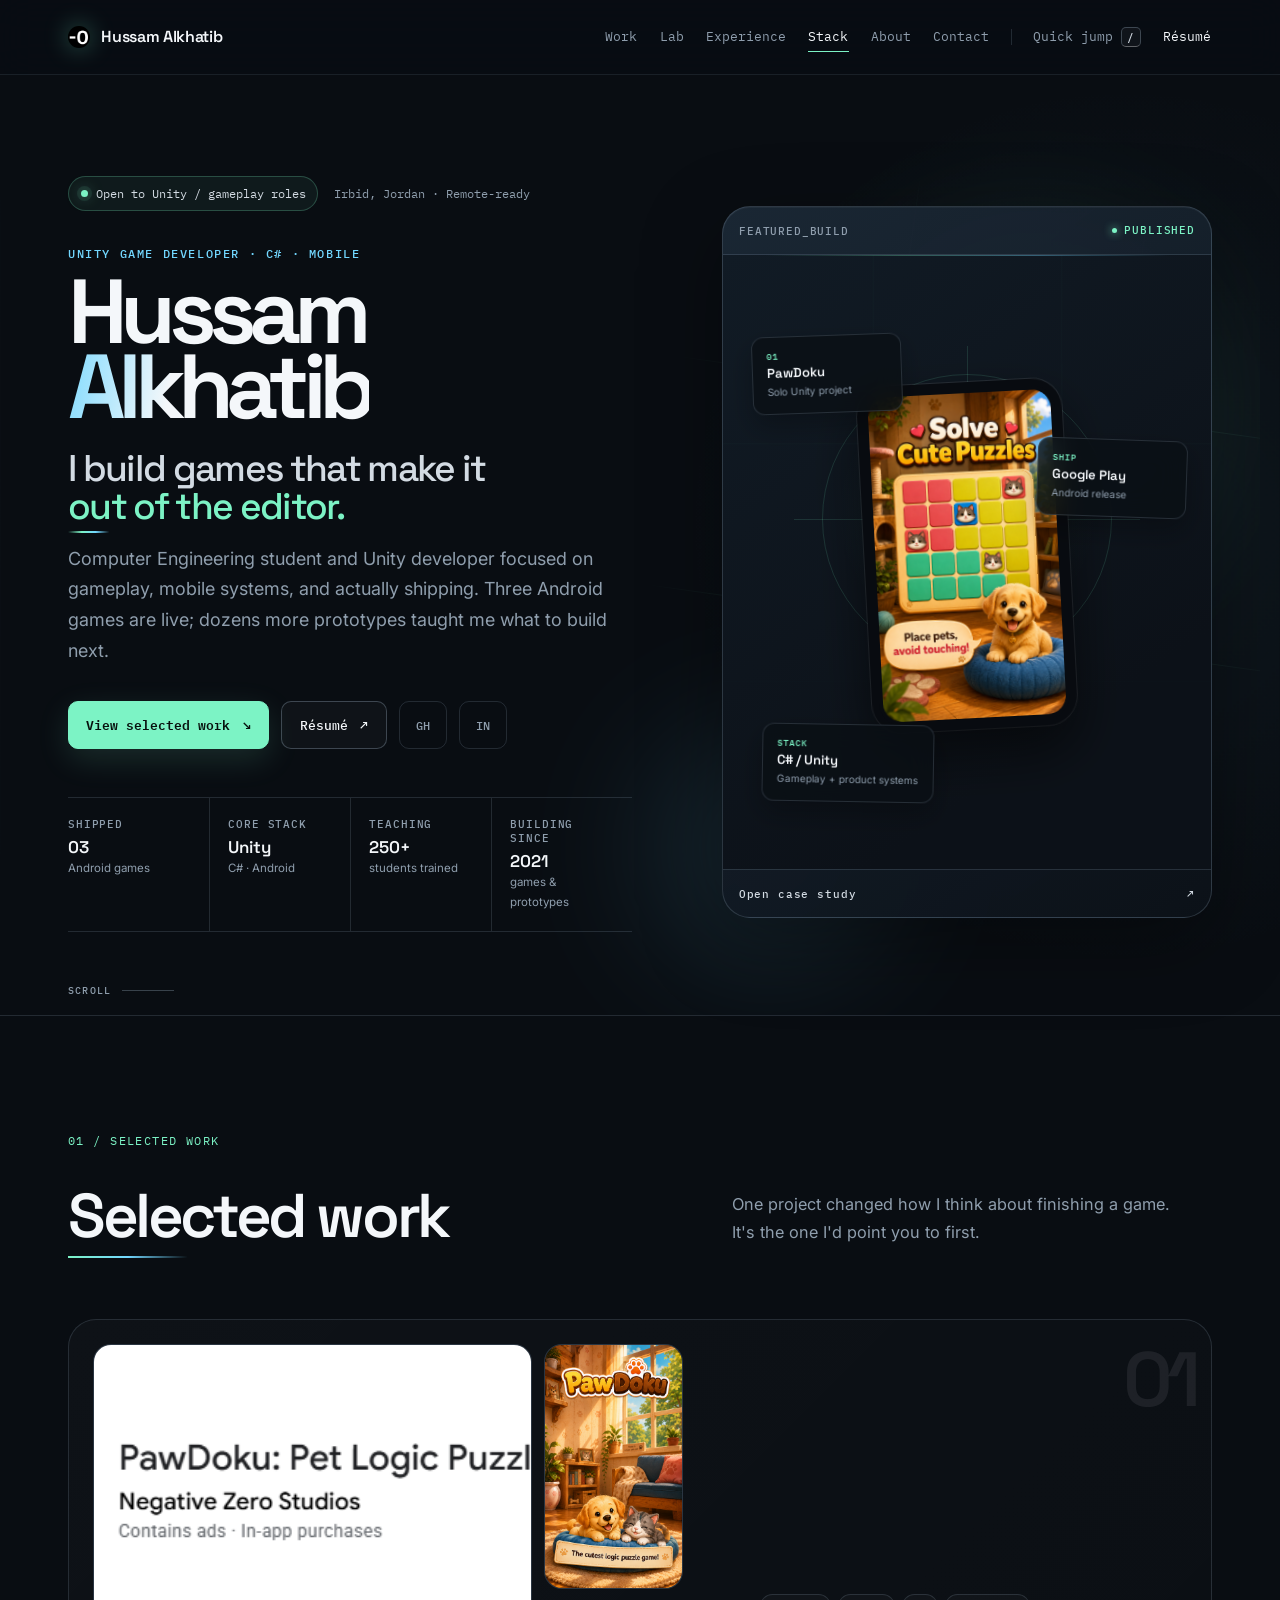
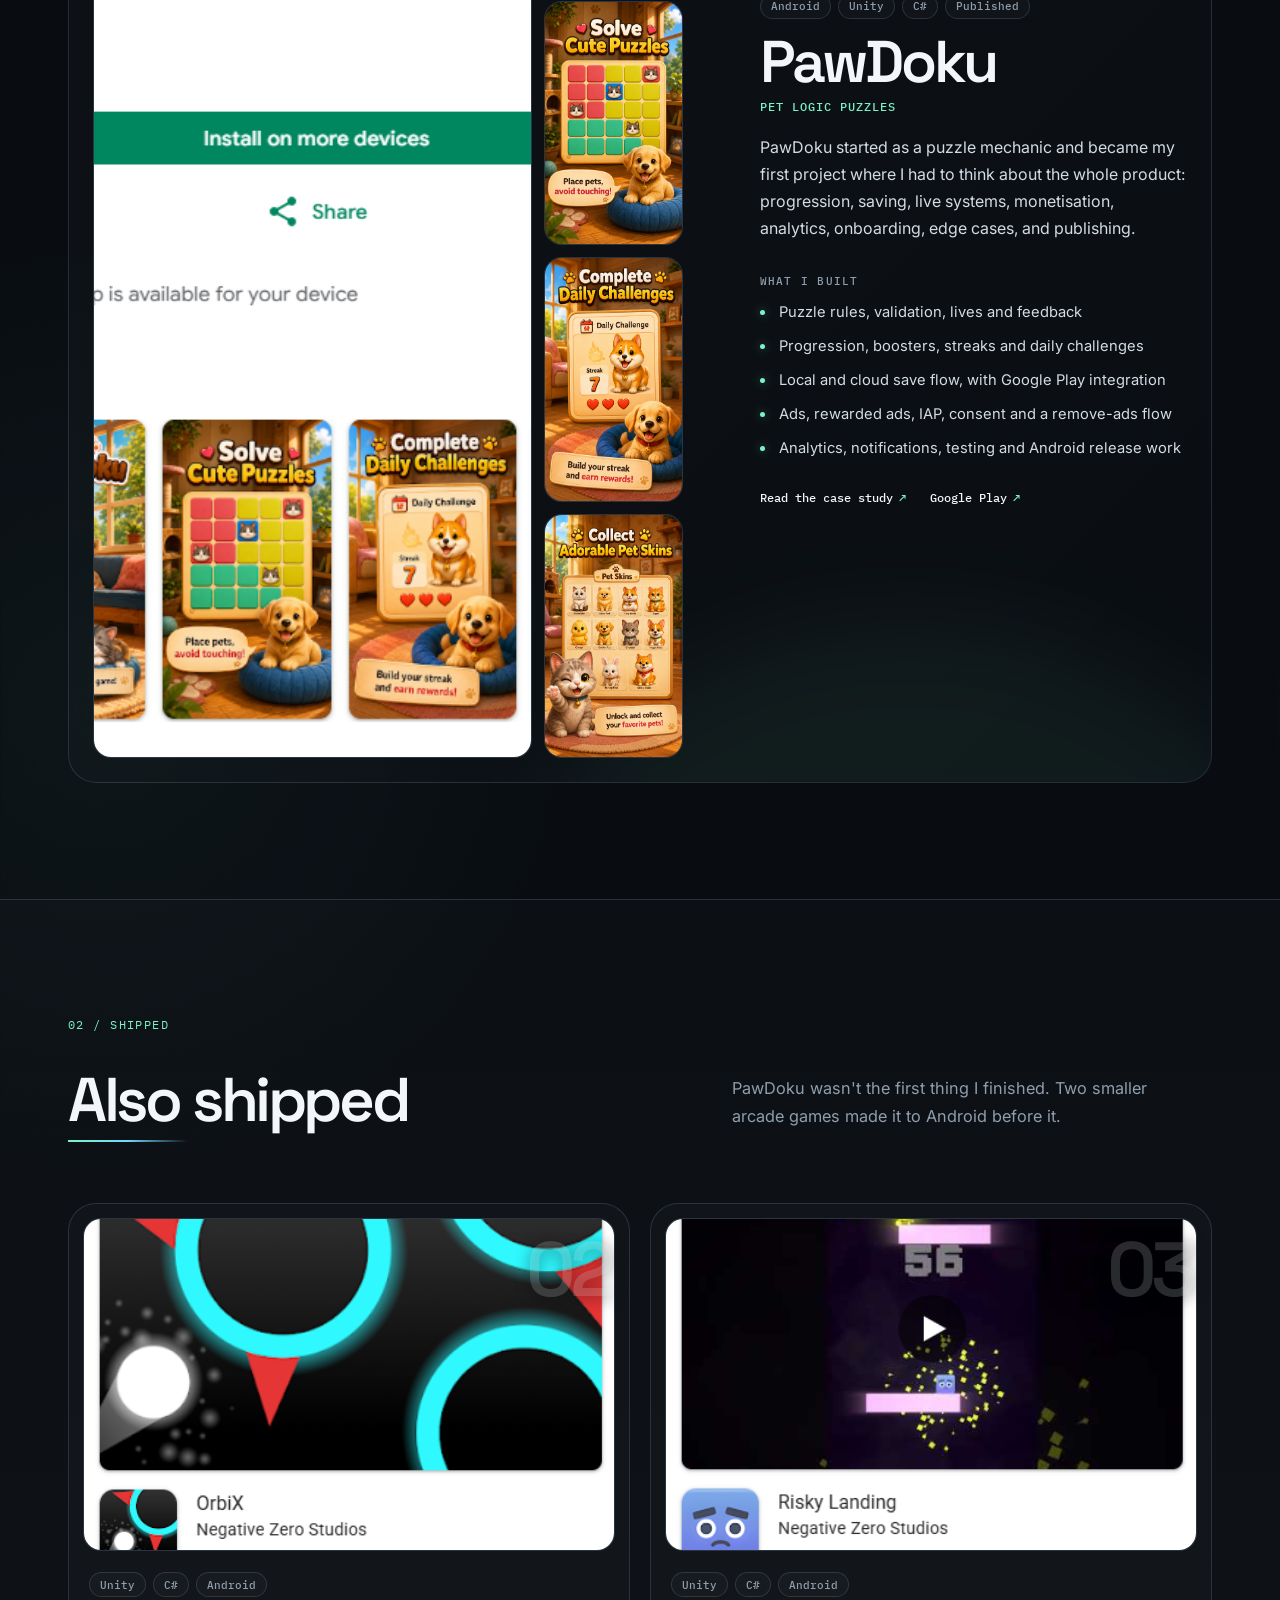
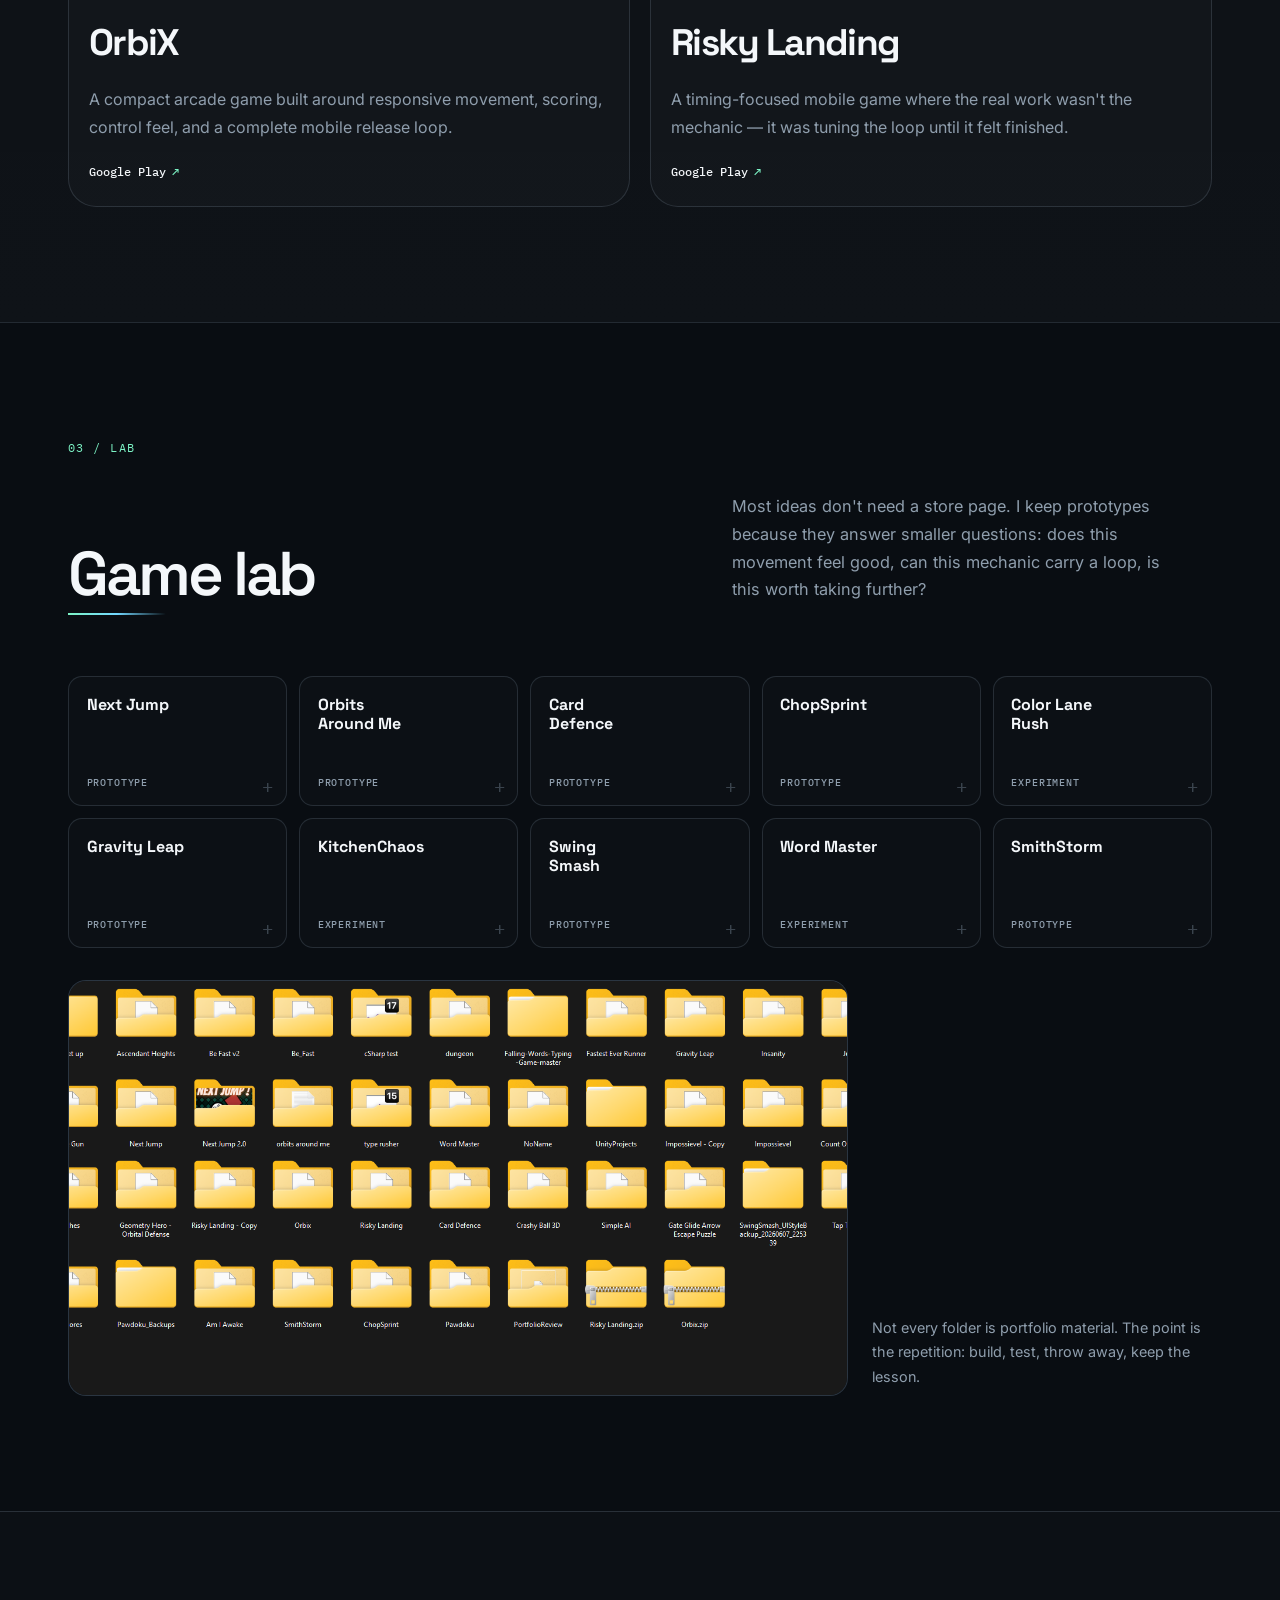
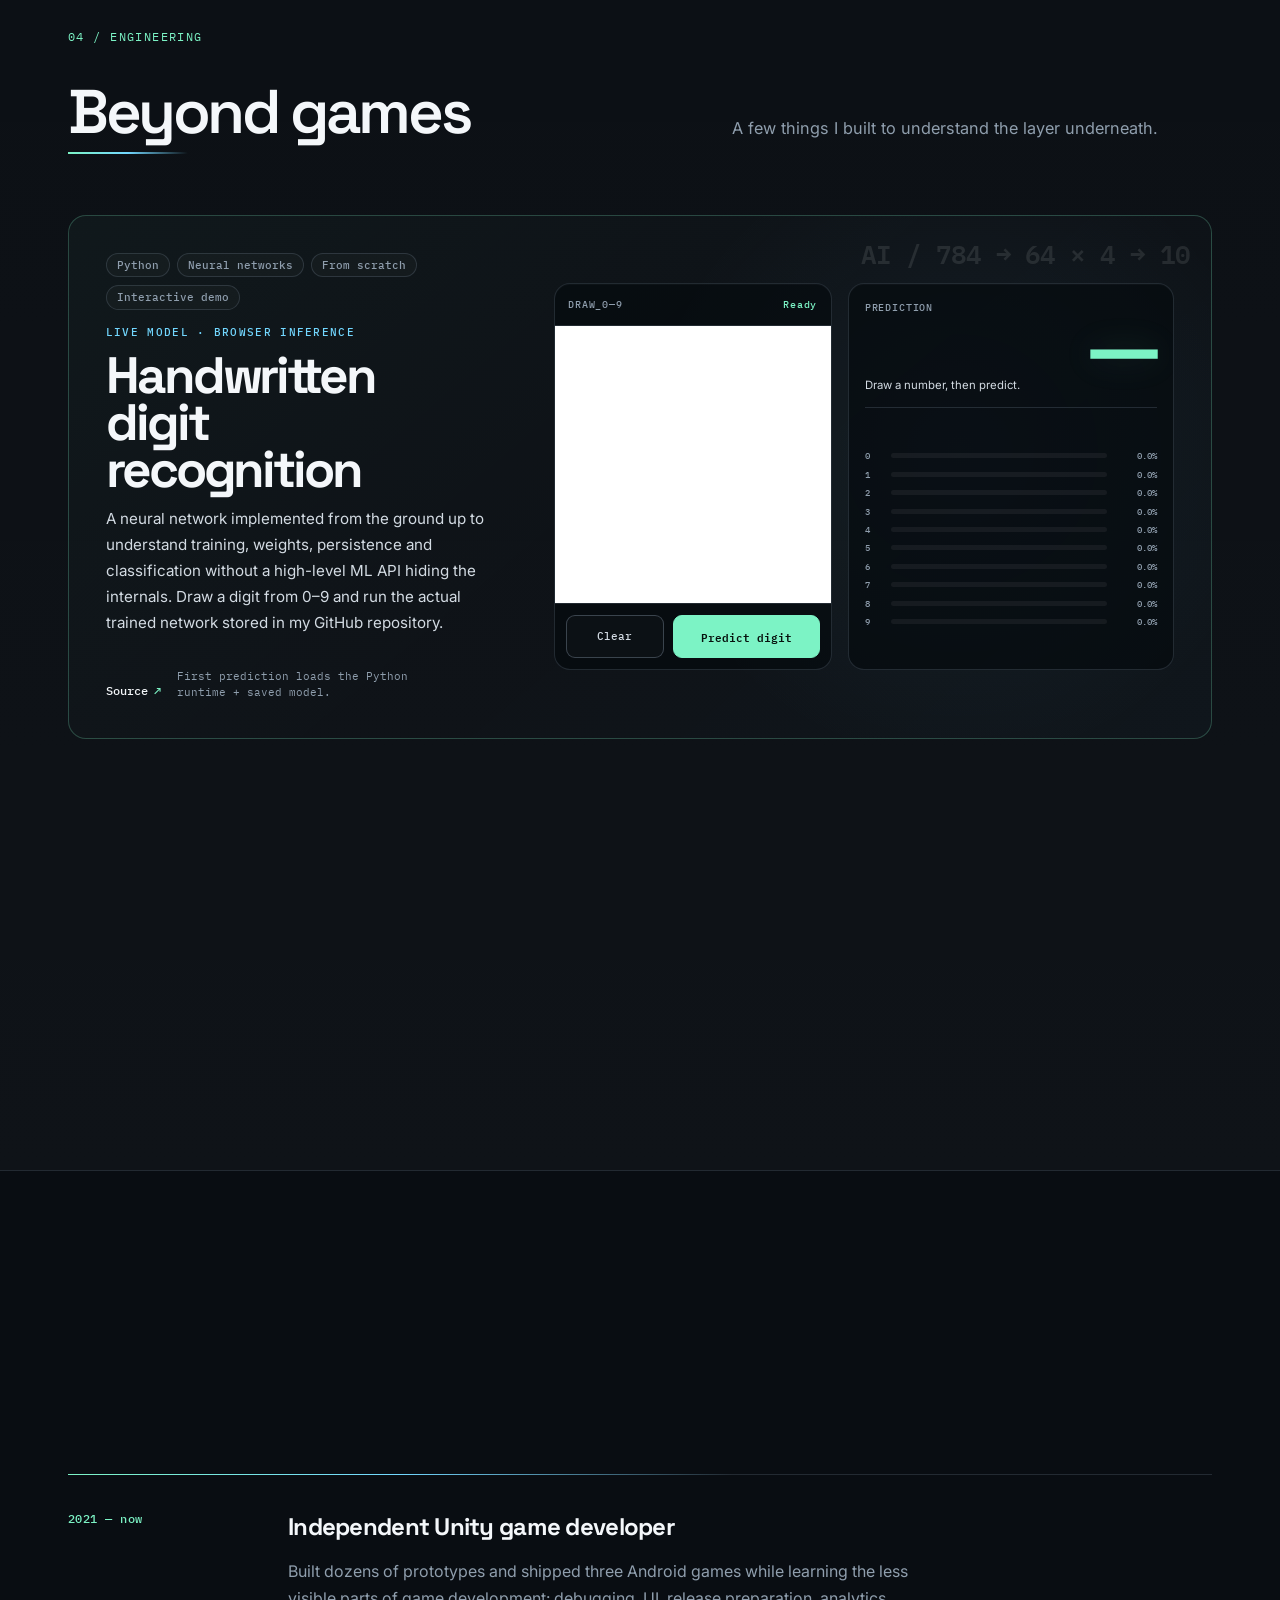
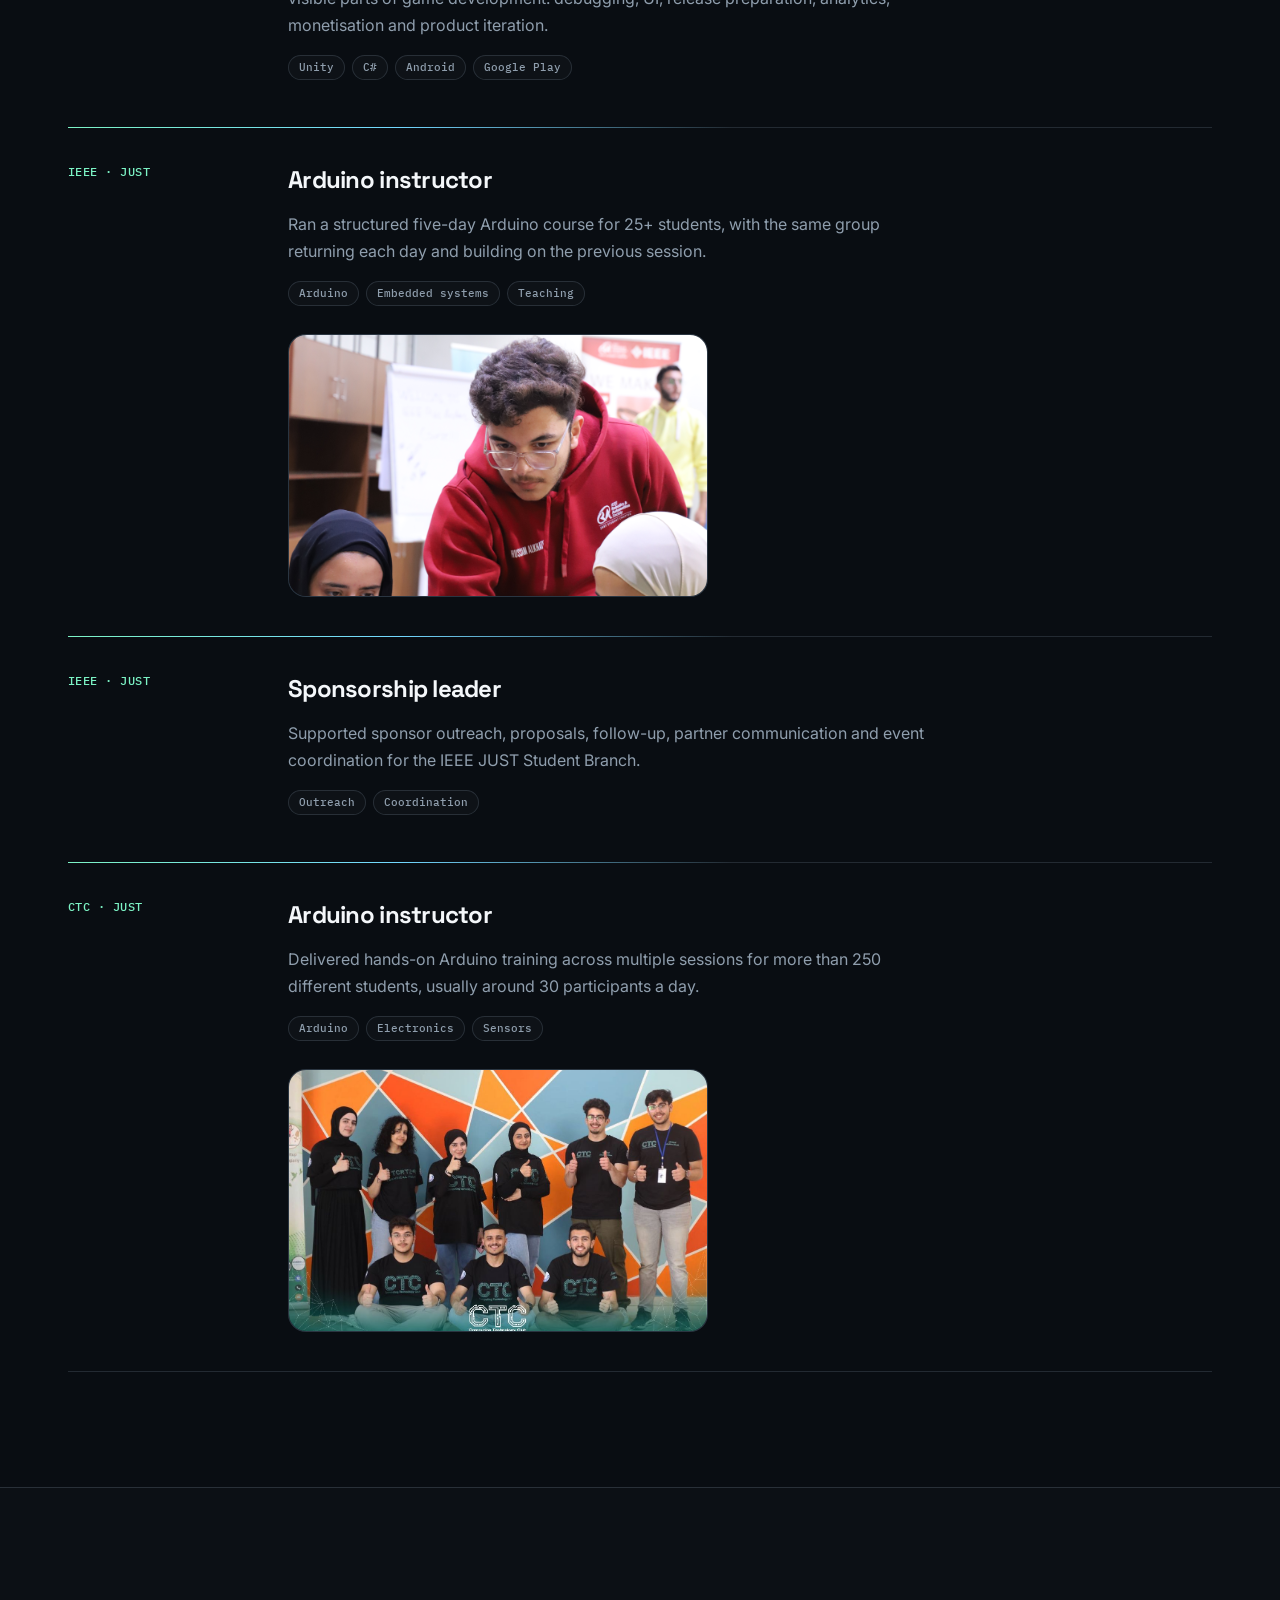
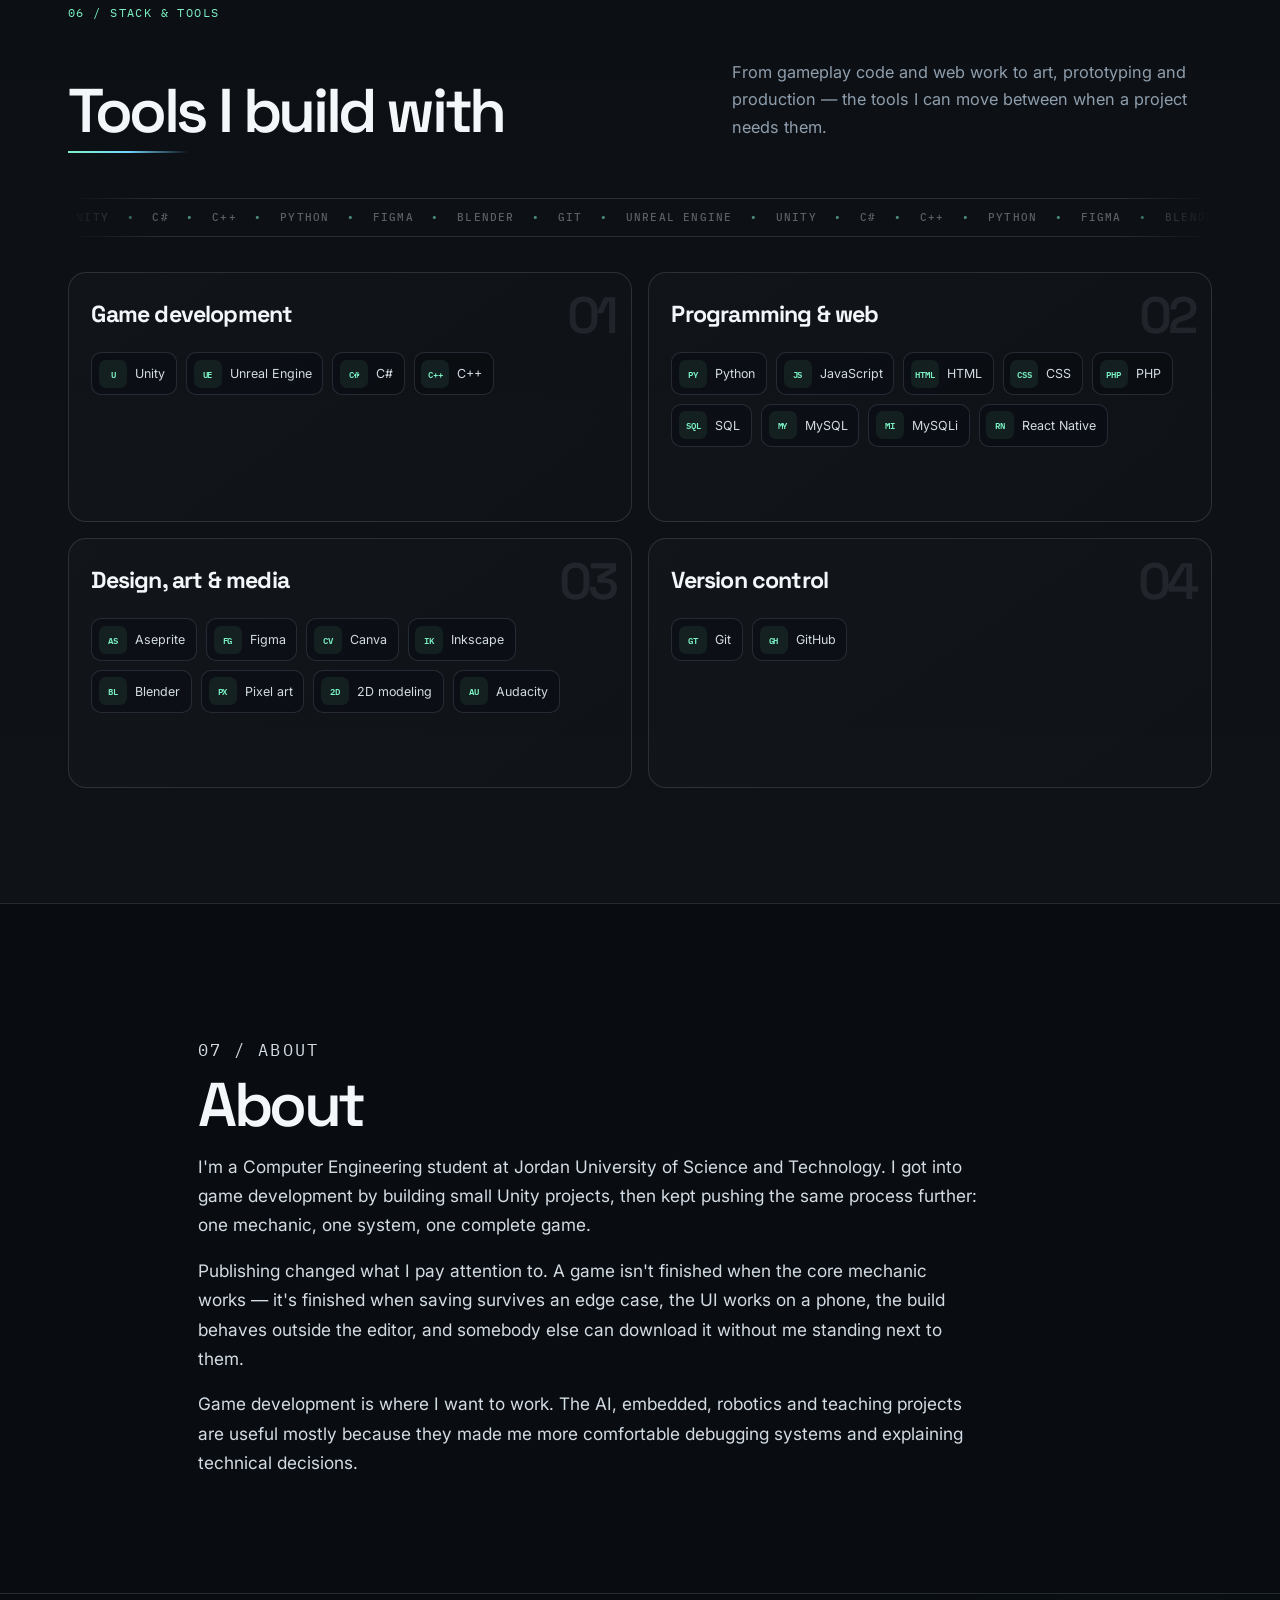
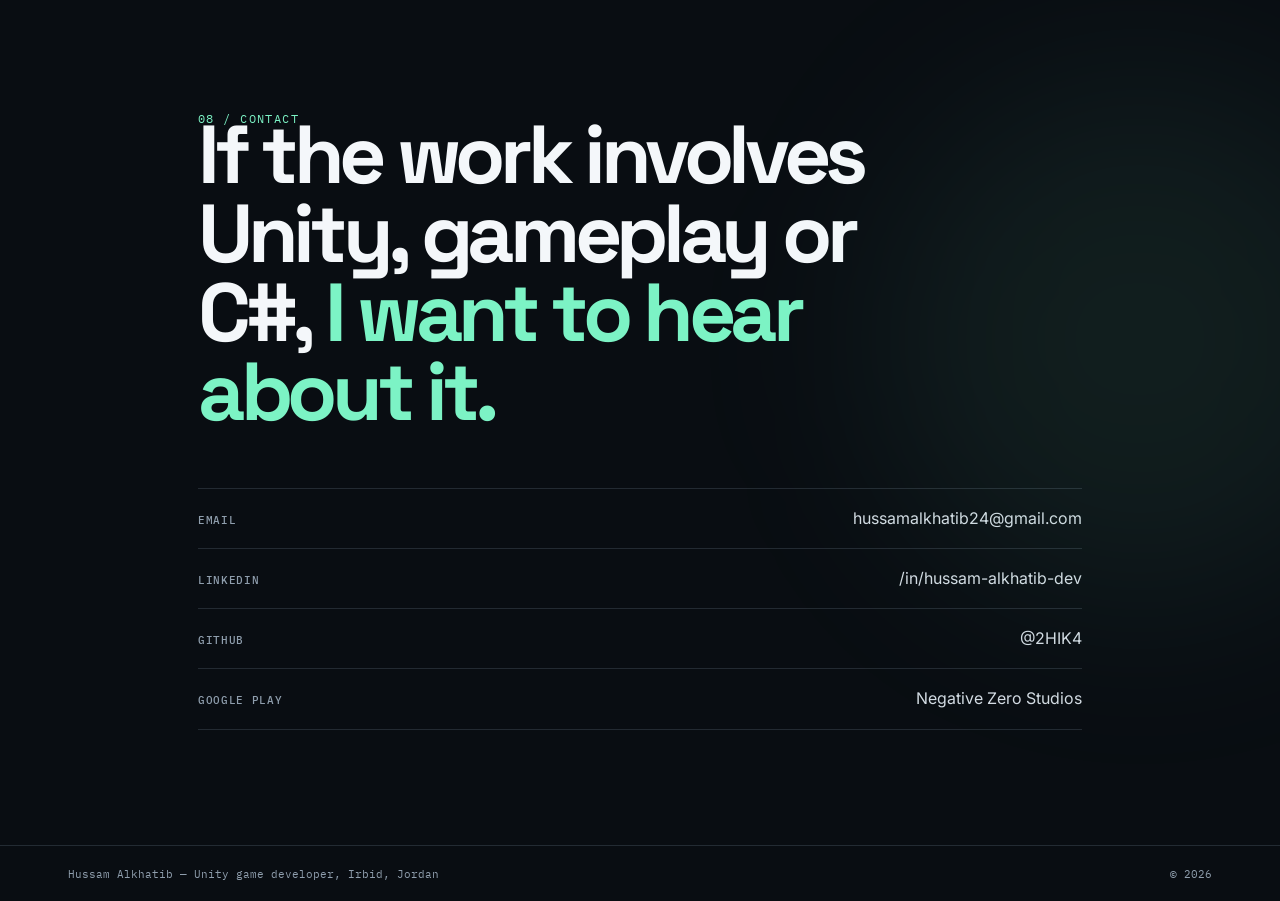
==== commit 947c74fb: "complete new Design" ====
--- a/index.html
+++ b/index.html
@@ -1,379 +1,588 @@
 <!DOCTYPE html>
 <html lang="en">
 <head>
-  <meta charset="UTF-8">
-  <meta name="viewport" content="width=device-width, initial-scale=1.0">
-  <meta name="theme-color" content="#07111f">
-  <meta name="description" content="Portfolio of Hussam Alkhatib, a Unity game developer and Computer Engineering student at JUST, showcasing published mobile games, gameplay projects, software, AI, and engineering work.">
-  <meta name="keywords" content="Hussam Alkhatib, Unity Game Developer, C#, Mobile Game Developer, Jordan, JUST, PawDoku, OrbiX, Risky Landing, Negative Zero Studios">
-  <meta name="author" content="Hussam Alkhatib">
-  <link rel="canonical" href="https://2hik4.github.io/">
-
-  <meta property="og:type" content="website">
-  <meta property="og:title" content="Hussam Alkhatib | Unity Game Developer">
-  <meta property="og:description" content="Published mobile games, Unity prototypes, software, AI, robotics, and engineering work by Hussam Alkhatib.">
-  <meta property="og:url" content="https://2hik4.github.io/">
-  <meta property="og:image" content="https://2hik4.github.io/assets/images/social-preview.png">
-  <meta name="twitter:card" content="summary_large_image">
-  <meta name="twitter:title" content="Hussam Alkhatib | Unity Game Developer">
-  <meta name="twitter:description" content="Published mobile games, Unity prototypes, software, AI, robotics, and engineering work.">
-  <meta name="twitter:image" content="https://2hik4.github.io/assets/images/social-preview.png">
-
-  <title>Hussam Alkhatib | Unity Game Developer</title>
-  <link rel="icon" href="assets/icons/favicon.svg" type="image/svg+xml">
-  <link rel="preconnect" href="https://fonts.googleapis.com">
-  <link rel="preconnect" href="https://fonts.gstatic.com" crossorigin>
-  <link href="https://fonts.googleapis.com/css2?family=Inter:wght@400;500;600;700&family=Space+Grotesk:wght@500;600;700&display=swap" rel="stylesheet">
-  <link rel="stylesheet" href="style.css?v=7">
+<meta charset="UTF-8">
+<meta name="viewport" content="width=device-width, initial-scale=1">
+<title>Hussam Alkhatib — Unity game developer</title>
+<meta name="description" content="Portfolio of Hussam Alkhatib, a Unity game developer and Computer Engineering student. Three published Android games, Unity prototypes, and engineering work.">
+<meta name="theme-color" content="#090D12">
+
+<meta property="og:type" content="website">
+<meta property="og:title" content="Hussam Alkhatib — Unity game developer">
+<meta property="og:description" content="Three shipped Android games, Unity gameplay work, prototypes, and engineering projects.">
+<meta property="og:image" content="https://2hik4.github.io/assets/images/social-preview.jpg">
+<meta property="og:url" content="https://2hik4.github.io/">
+<meta name="twitter:card" content="summary_large_image">
+
+<link rel="icon" type="image/svg+xml" href="assets/images/favicon.svg">
+<link rel="canonical" href="https://2hik4.github.io/">
+
+<link rel="preconnect" href="https://fonts.googleapis.com">
+<link rel="preconnect" href="https://fonts.gstatic.com" crossorigin>
+<link href="https://fonts.googleapis.com/css2?family=Space+Grotesk:wght@400;500;600;700&family=Inter:wght@400;500;600&family=IBM+Plex+Mono:wght@400;500;600&display=swap" rel="stylesheet">
+
+<link rel="stylesheet" href="css/style.css">
+<noscript><style>[data-reveal], .section__head, .lab-card, .beyond-card, .timeline__item, .skills__group, .tool-group, .digit-demo { opacity: 1 !important; transform: none !important; }</style></noscript>
 </head>
-<body>
-  <a class="skip-link" href="#main-content">Skip to content</a>
-  <div class="scroll-progress" aria-hidden="true"><span id="scrollProgress"></span></div>
-  <div class="ambient ambient-one" aria-hidden="true"></div>
-  <div class="ambient ambient-two" aria-hidden="true"></div>
-  <div class="noise" aria-hidden="true"></div>
-
-  <header class="site-header" id="siteHeader">
-    <nav class="nav shell" aria-label="Primary navigation">
-      <a class="brand" href="#home" aria-label="Hussam Alkhatib home">
-        <span class="brand-mark">H</span>
-        <span class="brand-text">Hussam<span class="accent-dot">.</span></span>
-      </a>
-
-      <button class="nav-toggle" id="navToggle" aria-label="Open navigation menu" aria-expanded="false" aria-controls="navMenu">
-        <span></span><span></span>
-      </button>
-
-      <div class="nav-menu" id="navMenu">
-        <a href="#home" class="nav-link active">Home</a>
-        <a href="#games" class="nav-link">Games</a>
-        <a href="#journey" class="nav-link">Journey</a>
-        <a href="#projects" class="nav-link">Projects</a>
-        <a href="#experience" class="nav-link">Experience</a>
-        <a href="#about" class="nav-link">About</a>
-        <a href="#contact" class="nav-link">Contact</a>
-        <a href="#contact" class="button button-small nav-cta">Let's Talk</a>
-      </div>
+<body class="has-fixed-header">
+
+<a class="skip-link" href="#main">Skip to content</a>
+
+<header class="site-header" data-header>
+  <div class="wrap site-header__row">
+    <a class="wordmark" href="#top" id="top">
+<img
+  class="wordmark__mark"
+  src="assets/images/favicon.svg"
+  alt=""
+  aria-hidden="true"
+>
+      <span>Hussam Alkhatib</span>
+    </a>
+
+    <button class="nav-toggle" data-nav-toggle aria-expanded="false" aria-controls="primary-nav">
+      <span class="nav-toggle__bar"></span><span class="nav-toggle__bar"></span><span class="nav-toggle__bar"></span>
+      <span class="sr-only">Menu</span>
+    </button>
+
+    <nav class="primary-nav" id="primary-nav" data-primary-nav aria-label="Primary">
+      <a href="#work">Work</a>
+      <a href="#lab">Lab</a>
+      <a href="#experience">Experience</a>
+      <a href="#stack">Stack</a>
+      <a href="#about">About</a>
+      <a href="#contact">Contact</a>
+      <span class="nav-divider" aria-hidden="true"></span>
+      <button class="nav-command" type="button" data-command-open aria-label="Open quick navigation">Quick jump <kbd>/</kbd></button>
+      <a href="assets/Hussam-Alkhatib-CV.pdf" class="nav-cta">Résumé</a>
     </nav>
-  </header>
-
-  <main id="main-content">
-    <section class="hero section" id="home">
-      <div class="hero-grid shell">
-        <div class="hero-copy reveal">
-          <div class="eyebrow"><span class="status-dot"></span> HELLO, I'M</div>
-          <h1>Hussam <span>Alkhatib</span></h1>
-          <p class="hero-role">Unity Game Developer</p>
-          <p class="hero-subrole">Computer Engineering Student <span>@ JUST</span></p>
-          <p class="hero-summary">I build mobile games, gameplay systems, and interactive experiences using Unity and C# — turning ideas from quick prototypes into published products.</p>
-
-          <div class="hero-actions">
-            <a class="button button-primary" href="#games">
-              Explore My Games
-              <svg viewBox="0 0 24 24" aria-hidden="true"><path d="M5 12h14M13 6l6 6-6 6"/></svg>
-            </a>
-            <a class="button button-secondary" href="https://github.com/2HIK4" target="_blank" rel="noopener noreferrer">
-              <svg viewBox="0 0 24 24" aria-hidden="true"><path d="M12 2a10 10 0 0 0-3.16 19.49c.5.09.68-.22.68-.48v-1.87c-2.78.6-3.37-1.18-3.37-1.18-.45-1.15-1.1-1.46-1.1-1.46-.9-.62.07-.61.07-.61 1 .07 1.52 1.03 1.52 1.03.89 1.52 2.33 1.08 2.9.83.09-.64.35-1.08.63-1.33-2.22-.25-4.56-1.11-4.56-4.94 0-1.09.39-1.98 1.03-2.68-.1-.25-.45-1.27.1-2.64 0 0 .84-.27 2.75 1.02A9.6 9.6 0 0 1 12 6.84a9.6 9.6 0 0 1 2.5.34c1.91-1.29 2.75-1.02 2.75-1.02.55 1.37.2 2.39.1 2.64.64.7 1.03 1.59 1.03 2.68 0 3.84-2.34 4.68-4.57 4.93.36.31.68.92.68 1.85v2.75c0 .27.18.58.69.48A10 10 0 0 0 12 2Z"/></svg>
-              View GitHub
-            </a>
-            <a class="text-link" href="https://www.linkedin.com/in/hussam-alkhatib-dev" target="_blank" rel="noopener noreferrer">LinkedIn ↗</a>
-          </div>
-
-          <a class="cv-link" id="cvDownload" href="assets/Hussam-Alkhatib-CV.pdf" download>
-            <svg viewBox="0 0 24 24" aria-hidden="true"><path d="M12 3v12m0 0 4-4m-4 4-4-4M5 21h14"/></svg>
-            Download CV
+  </div>
+</header>
+
+<main id="main">
+
+  <!-- ============ HERO ============ -->
+  <section class="hero wrap" aria-labelledby="hero-title">
+    <div class="hero__ambient" aria-hidden="true">
+      <div class="hero__grid"></div>
+      <div class="hero__orb hero__orb--one"></div>
+      <div class="hero__orb hero__orb--two"></div>
+    </div>
+
+    <div class="hero__layout">
+      <div class="hero__copy">
+        <div class="hero__eyebrow">
+          <span class="status-pill"><span class="status-dot"></span> Open to Unity / gameplay roles</span>
+          <span class="hero__location">Irbid, Jordan · Remote-ready</span>
+        </div>
+
+        <p class="hero__kicker">UNITY GAME DEVELOPER · C# · MOBILE</p>
+        <h1 class="hero__name" id="hero-title"><span>Hussam</span> <span class="hero__surname">Alkhatib</span></h1>
+        <p class="hero__statement">I build games that make it <em>out of the editor.</em></p>
+        <p class="hero__lede">
+          Computer Engineering student and Unity developer focused on gameplay, mobile systems, and actually shipping. Three Android games are live; dozens more prototypes taught me what to build next.
+        </p>
+
+        <div class="hero__actions">
+          <a class="btn btn--primary" href="#work"><span>View selected work</span><span aria-hidden="true">↘</span></a>
+          <a class="btn btn--ghost" href="assets/Hussam-Alkhatib-CV.pdf">Résumé <span aria-hidden="true">↗</span></a>
+          <a class="icon-link" href="https://github.com/2HIK4" aria-label="GitHub">GH</a>
+          <a class="icon-link" href="https://www.linkedin.com/in/hussam-alkhatib-dev" aria-label="LinkedIn">IN</a>
+        </div>
+
+        <dl class="ledger" aria-label="Portfolio highlights">
+          <div class="ledger__item"><dt>Shipped</dt><dd><strong>03</strong><span>Android games</span></dd></div>
+          <div class="ledger__item"><dt>Core stack</dt><dd><strong>Unity</strong><span>C# · Android</span></dd></div>
+          <div class="ledger__item"><dt>Teaching</dt><dd><strong>250+</strong><span>students trained</span></dd></div>
+          <div class="ledger__item"><dt>Building since</dt><dd><strong>2021</strong><span>games & prototypes</span></dd></div>
+        </dl>
+      </div>
+
+      <div class="hero__visual" aria-label="Featured game preview">
+        <div class="hero-stage" data-tilt-card>
+          <div class="hero-stage__topbar">
+            <span>FEATURED_BUILD</span>
+            <span class="hero-stage__live"><i></i> PUBLISHED</span>
+          </div>
+          <div class="hero-stage__canvas">
+            <div class="hero-stage__crosshair" aria-hidden="true"></div>
+            <figure class="hero-phone">
+              <img src="assets/images/games/pawdoku/screenshot-3.jpg" alt="PawDoku puzzle gameplay" width="720" height="1280">
+            </figure>
+            <div class="hero-chip hero-chip--a"><span>01</span><strong>PawDoku</strong><small>Solo Unity project</small></div>
+            <div class="hero-chip hero-chip--b"><span>SHIP</span><strong>Google Play</strong><small>Android release</small></div>
+            <div class="hero-chip hero-chip--c"><span>STACK</span><strong>C# / Unity</strong><small>Gameplay + product systems</small></div>
+          </div>
+          <a class="hero-stage__footer" href="pawdoku.html">
+            <span>Open case study</span>
+            <span aria-hidden="true">↗</span>
           </a>
         </div>
-
-        <div class="hero-visual reveal" aria-label="Abstract game development workspace visualization">
-          <div class="visual-orbit orbit-one"></div>
-          <div class="visual-orbit orbit-two"></div>
-          <div class="visual-grid"></div>
-
-          <article class="workspace-card game-window">
-            <div class="window-bar">
-              <div class="window-dots"><span></span><span></span><span></span></div>
-              <span>game_preview.exe</span>
+      </div>
+    </div>
+
+    <a class="scroll-cue" href="#work" aria-label="Scroll to selected work"><span>SCROLL</span><i></i></a>
+  </section>
+
+  <!-- ============ SELECTED WORK — PAWDOKU ============ -->
+  <section class="section" id="work">
+    <div class="wrap">
+      <div class="section__head">
+        <p class="section__index">01 / SELECTED WORK</p>
+        <h2>Selected work</h2>
+        <p class="section__intro">
+          One project changed how I think about finishing a game. It's the
+          one I'd point you to first.
+        </p>
+      </div>
+
+      <article class="feature" data-reveal data-glow-card>
+        <span class="project-number" aria-hidden="true">01</span>
+        <div class="feature__gallery">
+          <button class="feature__main-shot" data-lightbox
+                  data-full="assets/images/games/pawdoku/screenshot-1.jpg"
+                  data-caption="PawDoku — store showcase">
+            <img src="assets/images/games/pawdoku/screenshot-1.jpg"
+                 alt="PawDoku store showcase screenshot" loading="lazy" width="720" height="1280">
+          </button>
+          <div class="feature__strip">
+            <button data-lightbox data-full="assets/images/games/pawdoku/screenshot-2.jpg" data-caption="PawDoku — promotional shot">
+              <img src="assets/images/games/pawdoku/screenshot-2.jpg" alt="PawDoku promotional screenshot" loading="lazy" width="720" height="1280">
+            </button>
+            <button data-lightbox data-full="assets/images/games/pawdoku/screenshot-3.jpg" data-caption="PawDoku — puzzle board">
+              <img src="assets/images/games/pawdoku/screenshot-3.jpg" alt="PawDoku puzzle gameplay screenshot" loading="lazy" width="720" height="1280">
+            </button>
+            <button data-lightbox data-full="assets/images/games/pawdoku/screenshot-4.jpg" data-caption="PawDoku — daily challenge">
+              <img src="assets/images/games/pawdoku/screenshot-4.jpg" alt="PawDoku daily challenge screenshot" loading="lazy" width="720" height="1280">
+            </button>
+            <button data-lightbox data-full="assets/images/games/pawdoku/screenshot-5.jpg" data-caption="PawDoku — pet collection">
+              <img src="assets/images/games/pawdoku/screenshot-5.jpg" alt="PawDoku pet collection screenshot" loading="lazy" width="720" height="1280">
+            </button>
+          </div>
+        </div>
+
+        <div class="feature__content">
+          <ul class="tags">
+            <li>Android</li><li>Unity</li><li>C#</li><li>Published</li>
+          </ul>
+          <h3>PawDoku</h3>
+          <p class="feature__dek">Pet logic puzzles</p>
+          <p>
+            PawDoku started as a puzzle mechanic and became my first project
+            where I had to think about the whole product: progression,
+            saving, live systems, monetisation, analytics, onboarding, edge
+            cases, and publishing.
+          </p>
+
+          <p class="feature__built-label">What I built</p>
+          <ul class="built-list">
+            <li>Puzzle rules, validation, lives and feedback</li>
+            <li>Progression, boosters, streaks and daily challenges</li>
+            <li>Local and cloud save flow, with Google Play integration</li>
+            <li>Ads, rewarded ads, IAP, consent and a remove-ads flow</li>
+            <li>Analytics, notifications, testing and Android release work</li>
+          </ul>
+
+          <div class="feature__links">
+            <a class="link-arrow" href="pawdoku.html">Read the case study</a>
+            <a class="link-ext" href="https://play.google.com/store/apps/details?id=com.negzerodev.pawdoku">Google Play</a>
+          </div>
+        </div>
+      </article>
+    </div>
+  </section>
+
+  <!-- ============ ALSO SHIPPED ============ -->
+  <section class="section section--alt">
+    <div class="wrap">
+      <div class="section__head">
+        <p class="section__index">02 / SHIPPED</p>
+        <h2>Also shipped</h2>
+        <p class="section__intro">
+          PawDoku wasn't the first thing I finished. Two smaller arcade
+          games made it to Android before it.
+        </p>
+      </div>
+
+      <div class="ship-grid">
+        <article class="ship-card" data-reveal>
+          <span class="project-number" aria-hidden="true">02</span>
+          <a class="ship-card__media" href="https://play.google.com/store/apps/details?id=com.orbix.hikdev" data-no-lightbox>
+            <img src="assets/images/games/orbix/cover.jpg" alt="OrbiX cover art" loading="lazy" width="900" height="1125">
+          </a>
+          <div class="ship-card__body">
+            <ul class="tags"><li>Unity</li><li>C#</li><li>Android</li></ul>
+            <h3>OrbiX</h3>
+            <p>A compact arcade game built around responsive movement,
+              scoring, control feel, and a complete mobile release loop.</p>
+            <a class="link-ext" href="https://play.google.com/store/apps/details?id=com.orbix.hikdev">Google Play</a>
+          </div>
+        </article>
+
+        <article class="ship-card" data-reveal>
+          <span class="project-number" aria-hidden="true">03</span>
+          <a class="ship-card__media" href="https://play.google.com/store/apps/details?id=com.hikdev.riskylanding" data-no-lightbox>
+            <img src="assets/images/games/risky-landing/cover.jpg" alt="Risky Landing cover art" loading="lazy" width="900" height="1125">
+          </a>
+          <div class="ship-card__body">
+            <ul class="tags"><li>Unity</li><li>C#</li><li>Android</li></ul>
+            <h3>Risky Landing</h3>
+            <p>A timing-focused mobile game where the real work wasn't the
+              mechanic — it was tuning the loop until it felt finished.</p>
+            <a class="link-ext" href="https://play.google.com/store/apps/details?id=com.hikdev.riskylanding">Google Play</a>
+          </div>
+        </article>
+      </div>
+    </div>
+  </section>
+
+  <!-- ============ GAME LAB ============ -->
+  <section class="section" id="lab">
+    <div class="wrap">
+      <div class="section__head">
+        <p class="section__index">03 / LAB</p>
+        <h2>Game lab</h2>
+        <p class="section__intro">
+          Most ideas don't need a store page. I keep prototypes because they
+          answer smaller questions: does this movement feel good, can this
+          mechanic carry a loop, is this worth taking further?
+        </p>
+      </div>
+
+      <div class="lab-grid">
+        <div class="lab-card" data-glow-card><h3>Next Jump</h3><p>Prototype</p></div>
+        <div class="lab-card" data-glow-card><h3>Orbits Around Me</h3><p>Prototype</p></div>
+        <div class="lab-card" data-glow-card><h3>Card Defence</h3><p>Prototype</p></div>
+        <div class="lab-card" data-glow-card><h3>ChopSprint</h3><p>Prototype</p></div>
+        <div class="lab-card" data-glow-card><h3>Color Lane Rush</h3><p>Experiment</p></div>
+        <div class="lab-card" data-glow-card><h3>Gravity Leap</h3><p>Prototype</p></div>
+        <div class="lab-card" data-glow-card><h3>KitchenChaos</h3><p>Experiment</p></div>
+        <div class="lab-card" data-glow-card><h3>Swing Smash</h3><p>Prototype</p></div>
+        <div class="lab-card" data-glow-card><h3>Word Master</h3><p>Experiment</p></div>
+        <div class="lab-card" data-glow-card><h3>SmithStorm</h3><p>Prototype</p></div>
+      </div>
+
+      <figure class="lab-evidence">
+        <button data-lightbox data-full="assets/images/misc/unity-projects.jpg" data-caption="Years of Unity project folders">
+          <img src="assets/images/misc/unity-projects.jpg" alt="A long list of Unity project folders on disk" loading="lazy" width="1600" height="1000">
+        </button>
+        <figcaption>
+          Not every folder is portfolio material. The point is the
+          repetition: build, test, throw away, keep the lesson.
+        </figcaption>
+      </figure>
+    </div>
+  </section>
+
+  <!-- ============ BEYOND GAMES ============ -->
+  <section class="section section--alt">
+    <div class="wrap">
+      <div class="section__head">
+        <p class="section__index">04 / ENGINEERING</p>
+        <h2>Beyond games</h2>
+        <p class="section__intro">
+          A few things I built to understand the layer underneath.
+        </p>
+      </div>
+
+      <div class="beyond-grid beyond-grid--featured">
+        <article class="beyond-card digit-demo" data-digit-demo data-glow-card>
+          <div class="digit-demo__copy">
+            <ul class="tags"><li>Python</li><li>Neural networks</li><li>From scratch</li><li>Interactive demo</li></ul>
+            <p class="digit-demo__eyebrow">LIVE MODEL · BROWSER INFERENCE</p>
+            <h3>Handwritten digit recognition</h3>
+            <p>
+              A neural network implemented from the ground up to understand training,
+              weights, persistence and classification without a high-level ML API hiding
+              the internals. Draw a digit from 0–9 and run the actual trained network
+              stored in my GitHub repository.
+            </p>
+            <div class="digit-demo__links">
+              <a class="link-ext" href="https://github.com/2HIK4/Number-Prediction">Source</a>
+              <span class="digit-demo__note">First prediction loads the Python runtime + saved model.</span>
             </div>
-            <div class="game-stage">
-              <div class="game-grid-mini" aria-hidden="true">
-                <span></span><span></span><span class="active"></span><span></span>
-                <span></span><span class="pet">◆</span><span></span><span></span>
-                <span class="active"></span><span></span><span></span><span class="pet">◆</span>
-                <span></span><span></span><span class="active"></span><span></span>
+          </div>
+
+          <div class="digit-demo__workspace">
+            <div class="digit-canvas-panel">
+              <div class="digit-panel__head">
+                <span>DRAW_0—9</span>
+                <span class="digit-status" data-digit-status aria-live="polite">Ready</span>
               </div>
-              <div class="game-hud"><span>LEVEL 24</span><span>♥ ♥ ♥</span></div>
+              <canvas class="digit-canvas" data-digit-canvas width="280" height="280" aria-label="Draw a handwritten digit from zero to nine"></canvas>
+              <div class="digit-controls">
+                <button class="digit-btn digit-btn--ghost" type="button" data-digit-clear>Clear</button>
+                <button class="digit-btn digit-btn--primary" type="button" data-digit-predict>Predict digit</button>
+              </div>
             </div>
-          </article>
-
-          <article class="workspace-card code-window">
-            <div class="window-bar"><span>PlayerController.cs</span><span class="code-lang">C#</span></div>
-            <div class="code-lines" aria-hidden="true">
-              <span><i class="kw">void</i> Update() {</span>
-              <span>&nbsp;&nbsp;<i class="fn">ReadInput</i>();</span>
-              <span>&nbsp;&nbsp;<i class="fn">MovePlayer</i>();</span>
-              <span>&nbsp;&nbsp;<i class="fn">UpdateState</i>();</span>
-              <span>}</span>
+
+            <div class="digit-result-panel">
+              <div class="digit-prediction">
+                <span>Prediction</span>
+                <strong data-digit-result>—</strong>
+                <small data-digit-confidence>Draw a number, then predict.</small>
+              </div>
+              <div class="digit-bars" data-digit-bars aria-label="Prediction confidence by digit"></div>
             </div>
-          </article>
-
-          <div class="floating-chip chip-unity">UNITY</div>
-          <div class="floating-chip chip-csharp">C#</div>
-          <div class="floating-node node-a"></div>
-          <div class="floating-node node-b"></div>
-          <div class="floating-node node-c"></div>
+          </div>
+        </article>
+
+        <article class="beyond-card" data-glow-card>
+          <ul class="tags"><li>Python</li><li>Learning project</li></ul>
+          <h3>Simple equation solver AI</h3>
+          <p>
+            A small learning project for experimenting with how a model can
+            represent and solve simple mathematical relationships.
+          </p>
+        </article>
+
+        <article class="beyond-card" data-glow-card>
+          <ul class="tags"><li>Embedded</li><li>Robotics</li></ul>
+          <h3>3rd place — TCRT24</h3>
+          <p>
+            Built and tuned a line-following robot as part of a two-person
+            team, finishing third in competition. The useful part was the
+            debugging loop: hardware, sensors, timing, tuning, repeat.
+          </p>
+        </article>
+      </div>
+    </div>
+  </section>
+
+  <!-- ============ EXPERIENCE ============ -->
+  <section class="section" id="experience">
+    <div class="wrap">
+      <div class="section__head">
+        <p class="section__index">05 / EXPERIENCE</p>
+        <h2>Experience</h2>
+        <p class="section__intro">
+          Building is the main thread. Teaching made me better at
+          explaining it.
+        </p>
+      </div>
+
+      <ol class="timeline">
+        <li class="timeline__item" data-glow-card>
+          <div class="timeline__when">2021 — now</div>
+          <div class="timeline__body">
+            <h3>Independent Unity game developer</h3>
+            <p>
+              Built dozens of prototypes and shipped three Android games
+              while learning the less visible parts of game development:
+              debugging, UI, release preparation, analytics, monetisation
+              and product iteration.
+            </p>
+            <ul class="tags"><li>Unity</li><li>C#</li><li>Android</li><li>Google Play</li></ul>
+          </div>
+        </li>
+
+        <li class="timeline__item" data-glow-card>
+          <div class="timeline__when">IEEE · JUST</div>
+          <div class="timeline__body">
+            <h3>Arduino instructor</h3>
+            <p>
+              Ran a structured five-day Arduino course for 25+ students,
+              with the same group returning each day and building on the
+              previous session.
+            </p>
+            <ul class="tags"><li>Arduino</li><li>Embedded systems</li><li>Teaching</li></ul>
+            <button class="timeline__photo" data-lightbox
+                    data-full="assets/images/experience/ieee-training.jpg"
+                    data-caption="IEEE Arduino training session">
+              <img src="assets/images/experience/ieee-training.jpg" alt="IEEE Arduino training session" loading="lazy" width="1600" height="1000">
+            </button>
+          </div>
+        </li>
+
+        <li class="timeline__item" data-glow-card>
+          <div class="timeline__when">IEEE · JUST</div>
+          <div class="timeline__body">
+            <h3>Sponsorship leader</h3>
+            <p>
+              Supported sponsor outreach, proposals, follow-up, partner
+              communication and event coordination for the IEEE JUST
+              Student Branch.
+            </p>
+            <ul class="tags"><li>Outreach</li><li>Coordination</li></ul>
+          </div>
+        </li>
+
+        <li class="timeline__item" data-glow-card>
+          <div class="timeline__when">CTC · JUST</div>
+          <div class="timeline__body">
+            <h3>Arduino instructor</h3>
+            <p>
+              Delivered hands-on Arduino training across multiple sessions
+              for more than 250 different students, usually around 30
+              participants a day.
+            </p>
+            <ul class="tags"><li>Arduino</li><li>Electronics</li><li>Sensors</li></ul>
+            <button class="timeline__photo" data-lightbox
+                    data-full="assets/images/experience/ctc-team.jpg"
+                    data-caption="Computing Technology Club team">
+              <img src="assets/images/experience/ctc-team.jpg" alt="Computing Technology Club team photo" loading="lazy" width="1600" height="1000">
+            </button>
+          </div>
+        </li>
+      </ol>
+    </div>
+  </section>
+
+  <!-- ============ STACK & TOOLS ============ -->
+  <section class="section section--alt stack-section" id="stack">
+    <div class="wrap">
+      <div class="section__head">
+        <p class="section__index">06 / STACK & TOOLS</p>
+        <h2>Tools I build with</h2>
+        <p class="section__intro">
+          From gameplay code and web work to art, prototyping and production —
+          the tools I can move between when a project needs them.
+        </p>
+      </div>
+
+      <div class="tool-marquee" aria-hidden="true">
+        <div class="tool-marquee__track">
+          <span>UNITY</span><i>•</i><span>C#</span><i>•</i><span>C++</span><i>•</i><span>PYTHON</span><i>•</i><span>FIGMA</span><i>•</i><span>BLENDER</span><i>•</i><span>GIT</span><i>•</i><span>UNREAL ENGINE</span><i>•</i>
+          <span>UNITY</span><i>•</i><span>C#</span><i>•</i><span>C++</span><i>•</i><span>PYTHON</span><i>•</i><span>FIGMA</span><i>•</i><span>BLENDER</span><i>•</i><span>GIT</span><i>•</i><span>UNREAL ENGINE</span><i>•</i>
         </div>
       </div>
-      <a class="scroll-cue" href="#stats" aria-label="Scroll to achievements"><span>SCROLL</span><i></i></a>
-    </section>
-
-    <section class="stats-section" id="stats" aria-label="Quick achievements">
-      <div class="stats shell">
-        <article class="stat reveal"><strong data-count="3">3</strong><span>Published Games</span></article>
-        <article class="stat reveal"><strong data-count="250" data-suffix="+">250+</strong><span>Students Trained</span></article>
-        <article class="stat reveal"><strong>Dozens</strong><span>Unity Prototypes</span></article>
-        <article class="stat reveal"><strong>3rd</strong><span>TCRT24 Competition</span></article>
-      </div>
-    </section>
-
-    <section class="section featured-game" id="games">
-      <div class="shell">
-        <div class="section-heading reveal">
-          <div>
-            <span class="section-kicker">FEATURED PROJECT</span>
-            <h2>PawDoku <span>— Pet Logic Puzzles</span></h2>
-          </div>
-          <a class="button button-primary button-compact" href="https://play.google.com/store/apps/details?id=com.negzerodev.pawdoku" target="_blank" rel="noopener noreferrer">View on Google Play ↗</a>
-        </div>
-
-        <div class="featured-layout">
-          <div class="pawdoku-gallery reveal" data-gallery="pawdoku">
-            <button class="gallery-main image-button" data-lightbox-src="assets/games/pawdoku/screenshot-1.png" aria-label="Open PawDoku store showcase">
-              <img src="assets/games/pawdoku/screenshot-1.png" alt="PawDoku Google Play showcase with game screenshots" fetchpriority="high">
-              <span class="image-hint">Click to expand</span>
-            </button>
-            <div class="gallery-strip" role="list" aria-label="PawDoku screenshots">
-              <button class="image-button" role="listitem" data-lightbox-src="assets/games/pawdoku/screenshot-2.png" aria-label="Open PawDoku screenshot 1"><img src="assets/games/pawdoku/screenshot-2.png" alt="PawDoku promotional screenshot" loading="lazy"></button>
-              <button class="image-button" role="listitem" data-lightbox-src="assets/games/pawdoku/screenshot-3.png" aria-label="Open PawDoku screenshot 2"><img src="assets/games/pawdoku/screenshot-3.png" alt="PawDoku puzzle gameplay screenshot" loading="lazy"></button>
-              <button class="image-button" role="listitem" data-lightbox-src="assets/games/pawdoku/screenshot-4.png" aria-label="Open PawDoku screenshot 3"><img src="assets/games/pawdoku/screenshot-4.png" alt="PawDoku daily challenge screenshot" loading="lazy"></button>
-              <button class="image-button" role="listitem" data-lightbox-src="assets/games/pawdoku/screenshot-5.png" aria-label="Open PawDoku screenshot 4"><img src="assets/games/pawdoku/screenshot-5.png" alt="PawDoku pet collection screenshot" loading="lazy"></button>
-            </div>
-          </div>
-
-          <div class="featured-copy reveal">
-            <div class="project-topline">
-              <div class="project-icon"><img src="assets/games/pawdoku/cover.png" alt="PawDoku game cover" onerror="this.parentElement.classList.add('image-missing');this.remove()"></div>
-              <div><span class="muted">Negative Zero Studios</span><div class="tag-row"><span>Unity</span><span>C#</span><span>Android</span><span>Google Play</span></div></div>
-            </div>
-
-            <p class="project-lead">PawDoku is a mobile logic puzzle game built and published for Android using Unity and C#. It is my most complete game project and pushed me far beyond implementing only the core puzzle mechanic.</p>
-
-            <div class="system-groups">
-              <article class="system-card"><span class="system-index">01</span><h3>Gameplay</h3><ul><li>Puzzle Logic</li><li>Progression</li><li>Boosters</li><li>Daily Challenges</li></ul></article>
-              <article class="system-card"><span class="system-index">02</span><h3>Product Systems</h3><ul><li>Save System</li><li>Game Economy</li><li>Analytics</li><li>Notifications</li></ul></article>
-              <article class="system-card"><span class="system-index">03</span><h3>Mobile & Monetization</h3><ul><li>Ads & Rewarded Ads</li><li>In-App Purchases</li><li>Google Play Services</li><li>Player Feedback</li></ul></article>
-              <article class="system-card"><span class="system-index">04</span><h3>Production</h3><ul><li>Testing</li><li>Debugging</li><li>Optimization</li><li>Android Publishing</li></ul></article>
-            </div>
-          </div>
-        </div>
-
-        <div class="published-header reveal">
-          <div><span class="section-kicker">SHIPPED WORK</span><h2>Published Games</h2><p>Three mobile games developed and released on Google Play.</p></div>
-          <a href="https://play.google.com/store/apps/developer?id=Negative+Zero+Studios" target="_blank" rel="noopener noreferrer" class="text-link">Negative Zero Studios ↗</a>
-        </div>
-
-        <div class="game-cards">
-          <article class="game-card game-card-pawdoku reveal">
-            <a class="game-art image-button" href="https://play.google.com/store/apps/details?id=com.negzerodev.pawdoku" target="_blank" rel="noopener noreferrer" aria-label="Open PawDoku on Google Play">
-              <img src="assets/games/pawdoku/cover.png" alt="PawDoku game cover" loading="lazy">
-              <span class="store-badge">GOOGLE PLAY</span>
-            </a>
-            <div class="game-card-body"><div class="game-meta"><span>01</span><span>PUZZLE</span></div><h3>PawDoku</h3><p>A polished mobile logic puzzle game with progression, live systems, monetization, analytics, and publishing integrations.</p><div class="tag-row"><span>Unity</span><span>C#</span><span>Android</span></div><a class="card-link" href="https://play.google.com/store/apps/details?id=com.negzerodev.pawdoku" target="_blank" rel="noopener noreferrer">View game <span>↗</span></a></div>
-          </article>
-
-          <article class="game-card reveal">
-            <a class="game-art image-button" href="https://play.google.com/store/apps/details?id=com.orbix.hikdev" target="_blank" rel="noopener noreferrer" aria-label="Open OrbiX on Google Play">
-              <img src="assets/games/orbix/cover.png" alt="OrbiX game cover" loading="lazy">
-              <span class="store-badge">GOOGLE PLAY</span>
-            </a>
-            <div class="game-card-body"><div class="game-meta"><span>02</span><span>ARCADE</span></div><h3>OrbiX</h3><p>An arcade mobile game focused on responsive mechanics, movement, controls, scoring, and game feel.</p><div class="tag-row"><span>Unity</span><span>C#</span><span>Android</span></div><a class="card-link" href="https://play.google.com/store/apps/details?id=com.orbix.hikdev" target="_blank" rel="noopener noreferrer">View game <span>↗</span></a></div>
-          </article>
-
-          <article class="game-card reveal">
-            <a class="game-art image-button" href="https://play.google.com/store/apps/details?id=com.hikdev.riskylanding" target="_blank" rel="noopener noreferrer" aria-label="Open Risky Landing on Google Play">
-              <img src="assets/games/risky-landing/cover.png" alt="Risky Landing game cover" loading="lazy">
-              <span class="store-badge">GOOGLE PLAY</span>
-            </a>
-            <div class="game-card-body"><div class="game-meta"><span>03</span><span>ARCADE</span></div><h3>Risky Landing</h3><p>A mobile arcade game focused on timing, control, gameplay loops, feedback, balancing, and finishing a compact idea into a release.</p><div class="tag-row"><span>Unity</span><span>C#</span><span>Android</span></div><a class="card-link" href="https://play.google.com/store/apps/details?id=com.hikdev.riskylanding" target="_blank" rel="noopener noreferrer">View game <span>↗</span></a></div>
-          </article>
-        </div>
-      </div>
-    </section>
-
-    <section class="section journey-section" id="journey">
-      <div class="shell">
-        <div class="section-heading split-heading reveal">
-          <div><span class="section-kicker">THE WORK BEHIND THE WORK</span><h2>Beyond the Published Games</h2></div>
-          <p>Over the years I've built dozens of Unity prototypes, gameplay experiments, and small projects — using each one to test mechanics, architecture, UI, game feel, and new ideas.</p>
-        </div>
-
-        <blockquote class="journey-quote reveal">
-          <span>“</span>
-          <p>Building prototypes teaches you how to create mechanics.<br><strong>Finishing games teaches you how to create products.</strong></p>
-        </blockquote>
-
-        <div class="journey-grid">
-          <button class="journey-image image-button reveal" data-lightbox-src="assets/images/unity-projects.png" aria-label="Open Unity projects folder image">
-            <img src="assets/images/unity-projects.png" alt="Collection of Unity project and prototype folders built across several years" loading="lazy">
-            <span class="image-label"><b>Dozens of builds.</b> One long learning loop.</span>
-          </button>
-
-          <div class="prototype-panel reveal">
-            <div class="prototype-panel-head"><span>SELECTED EXPERIMENTS</span><span class="pulse"></span></div>
-            <div class="prototype-list">
-              <span>Card Defence <i>Prototype</i></span>
-              <span>ChopSprint <i>Prototype</i></span>
-              <span>Color Lane Rush <i>Experiment</i></span>
-              <span>Gravity Leap <i>Prototype</i></span>
-              <span>KitchenChaos <i>Experiment</i></span>
-              <span>Geometry Hero <i>Prototype</i></span>
-              <span>Swing Smash <i>Prototype</i></span>
-              <span>Word Master <i>Experiment</i></span>
-              <span>SmithStorm <i>Prototype</i></span>
-              <span>Next Jump <i>Experiment</i></span>
-            </div>
-            <p class="prototype-note">These are prototypes and gameplay experiments, not commercially released titles. Their purpose was to learn fast, test ideas, and improve the next build.</p>
-          </div>
-        </div>
-      </div>
-    </section>
-
-    <section class="section technical-section" id="projects">
-      <div class="shell">
-        <div class="section-heading reveal"><div><span class="section-kicker">BEYOND GAME DEVELOPMENT</span><h2>Technical Projects</h2></div><p>Projects where I explored the fundamentals behind intelligent systems and software rather than only using high-level tools.</p></div>
-
-        <div class="technical-grid">
-          <article class="technical-card technical-primary reveal">
-            <div class="technical-visual neural-visual" aria-hidden="true">
-              <div class="neural-grid" id="neuralGrid"></div>
-              <div class="ai-number">8</div>
-              <div class="prediction-pill"><span></span>Prediction: <b>8</b></div>
-            </div>
-            <div class="technical-body"><span class="project-number">PROJECT / 01</span><h3>Handwritten Digit Recognition Neural Network</h3><p>A neural network developed and trained from the ground up in Python to recognize handwritten digits from images. The core network logic was implemented manually to better understand how learning systems work internally.</p><div class="feature-list"><span>Image input</span><span>Training</span><span>Prediction</span><span>Model save/load</span><span>Classification</span></div><div class="tag-row"><span>Python</span><span>AI</span><span>Machine Learning</span><span>Neural Networks</span></div><a class="button button-secondary button-compact" href="https://github.com/2HIK4/Number-Prediction" target="_blank" rel="noopener noreferrer">View Source on GitHub ↗</a></div>
-          </article>
-
-          <article class="technical-card reveal">
-            <div class="technical-visual equation-visual" aria-hidden="true"><span>2x + 4 = 12</span><i></i><strong>x = 4</strong></div>
-            <div class="technical-body"><span class="project-number">PROJECT / 02</span><h3>Simple Equation Solver AI</h3><p>A small experimental AI project created to explore how learned models can work with simple mathematical equations, with the underlying logic implemented manually for learning purposes.</p><div class="tag-row"><span>Python</span><span>AI</span><span>Neural Networks</span></div></div>
-          </article>
-        </div>
-      </div>
-    </section>
-
-    <section class="section engineering-section">
-      <div class="shell">
-        <div class="achievement-card reveal">
-          <div class="achievement-copy">
-            <span class="section-kicker">ENGINEERING & ROBOTICS</span>
-            <div class="medal-mark">03</div>
-            <h2>3rd Place — TCRT24<br>Line Follower Competition</h2>
-            <p>Competed as part of a two-person team in a line follower robotics competition, working on the robot and achieving 3rd place. The result included a 150 JOD prize, but the real value was the engineering, tuning, teamwork, and competition experience behind it.</p>
-            <div class="tag-row"><span>Robotics</span><span>Embedded Systems</span><span>Teamwork</span><span>Competition</span></div>
-          </div>
-          <button class="achievement-image image-button" data-lightbox-src="assets/images/tcrt24.jpg" aria-label="Open TCRT24 competition image"><img src="assets/images/tcrt24.jpg" alt="TCRT24 line follower competition third-place team photo" loading="lazy"></button>
-        </div>
-      </div>
-    </section>
-
-    <section class="section experience-section" id="experience">
-      <div class="shell">
-        <div class="section-heading reveal"><div><span class="section-kicker">EXPERIENCE & LEADERSHIP</span><h2>Building, Teaching, Leading</h2></div><p>Game development is the main direction. The rest of my experience adds communication, engineering, and leadership around it.</p></div>
-
-        <div class="timeline">
-          <article class="timeline-item reveal">
-            <div class="timeline-marker"><span>01</span></div>
-            <div class="timeline-date">2021 — PRESENT</div>
-            <div class="timeline-content"><div class="timeline-title"><h3>Independent Unity Game Developer</h3><span>Self-employed · Remote</span></div><p>Independently developing games with Unity and C#, progressing from small prototypes and gameplay experiments to finished Android releases on Google Play.</p><div class="timeline-highlights"><span>3 published games</span><span>Dozens of prototypes</span><span>Gameplay programming</span><span>UI systems</span><span>Testing & debugging</span><span>Mobile publishing</span></div></div>
-          </article>
-
-          <article class="timeline-item reveal">
-            <div class="timeline-marker"><span>02</span></div>
-            <div class="timeline-date">IEEE · JUST</div>
-            <div class="timeline-content timeline-with-image"><div><div class="timeline-title"><h3>Sponsorship Leader</h3><span>IEEE JUST Student Branch</span></div><p>Supported sponsorship outreach and external partner communication, helping prepare sponsorship proposals, coordinate with teams, follow up with potential partners, and support student events.</p><div class="timeline-highlights"><span>Leadership</span><span>Communication</span><span>Sponsorship Outreach</span><span>Coordination</span><span>Event Support</span></div></div><button class="timeline-image image-button" data-lightbox-src="assets/images/ieee-sponsor.jpg" aria-label="Open IEEE Sponsorship Leader image"><img src="assets/images/ieee-sponsor.jpg" alt="IEEE JUST Student Branch Sponsorship Leader announcement for Hussam Alkhatib" loading="lazy"></button></div>
-          </article>
-
-          <article class="timeline-item reveal">
-            <div class="timeline-marker"><span>03</span></div>
-            <div class="timeline-date">IEEE · JUST</div>
-            <div class="timeline-content timeline-with-image"><div><div class="timeline-title"><h3>Arduino Instructor</h3><span>IEEE JUST Student Branch</span></div><p>Delivered a structured 5-day Arduino course for 25+ students, with the same group attending throughout the course and building skills progressively through hands-on practice.</p><div class="timeline-highlights"><span>5-day program</span><span>25+ students</span><span>Arduino</span><span>Embedded Systems</span><span>Hands-on learning</span></div></div><button class="timeline-image image-button" data-lightbox-src="assets/images/ieee-training.jpg" aria-label="Open IEEE training image"><img src="assets/images/ieee-training.jpg" alt="IEEE Arduino training session led by Hussam Alkhatib" loading="lazy"></button></div>
-          </article>
-
-          <article class="timeline-item reveal">
-            <div class="timeline-marker"><span>04</span></div>
-            <div class="timeline-date">CTC · JUST</div>
-            <div class="timeline-content timeline-with-image"><div><div class="timeline-title"><h3>Arduino Instructor</h3><span>Computing Technology Club</span></div><p>Delivered hands-on Arduino training across multiple sessions, training more than <strong>250 unique students</strong>, with approximately 30 different participants per day.</p><div class="timeline-highlights"><span>Arduino</span><span>Programming</span><span>Electronics</span><span>Sensors</span><span>Embedded Systems</span><span>Troubleshooting</span></div></div><button class="timeline-image image-button" data-lightbox-src="assets/images/ctc-training.jpg" aria-label="Open CTC training image"><img src="assets/images/ctc-training.jpg" alt="CTC Arduino training session with students" loading="lazy"></button></div>
-          </article>
-        </div>
-      </div>
-    </section>
-
-    <section class="section skills-section">
-      <div class="shell">
-        <div class="section-heading reveal"><div><span class="section-kicker">TOOLKIT</span><h2>Skills & Technologies</h2></div><p>Grouped by where I use them — no arbitrary proficiency percentages.</p></div>
-        <div class="skills-grid">
-          <article class="skill-card reveal"><span class="skill-icon">▦</span><h3>Game Development</h3><div><span>Unity</span><span>C#</span><span>Mobile Game Development</span><span>Game Programming</span><span>Gameplay Systems</span></div></article>
-          <article class="skill-card reveal"><span class="skill-icon">&lt;/&gt;</span><h3>Programming</h3><div><span>C#</span><span>C++</span><span>Python</span><span>JavaScript</span></div></article>
-          <article class="skill-card reveal"><span class="skill-icon">⌘</span><h3>Tools</h3><div><span>Git</span><span>GitHub</span><span>Visual Studio</span></div></article>
-          <article class="skill-card reveal"><span class="skill-icon">AI</span><h3>Artificial Intelligence</h3><div><span>AI</span><span>Machine Learning</span><span>Neural Networks</span></div></article>
-          <article class="skill-card reveal"><span class="skill-icon">⚙</span><h3>Engineering</h3><div><span>Arduino</span><span>Embedded Systems</span><span>Robotics</span></div></article>
-          <article class="skill-card reveal"><span class="skill-icon">WEB</span><h3>Web</h3><div><span>HTML</span><span>CSS</span><span>JavaScript</span></div></article>
-        </div>
-      </div>
-    </section>
-
-    <section class="section about-section" id="about">
-      <div class="shell about-grid">
-        <div class="about-label reveal"><span class="section-kicker">ABOUT ME</span><span class="large-index">HA</span></div>
-        <div class="about-copy reveal"><h2>I learn best by <span>building.</span></h2><p>I'm a Computer Engineering student at Jordan University of Science and Technology (JUST), with my main focus currently on Unity and mobile game development.</p><p>That build-first approach has taken me from small gameplay experiments to publishing three Android games, while also exploring AI, embedded systems, robotics, and software development.</p><p>I enjoy solving technical problems, experimenting with game mechanics, and turning ideas into complete playable experiences.</p><div class="about-links"><a href="https://github.com/2HIK4" target="_blank" rel="noopener noreferrer">GitHub ↗</a><a href="https://www.linkedin.com/in/hussam-alkhatib-dev" target="_blank" rel="noopener noreferrer">LinkedIn ↗</a><a href="https://play.google.com/store/apps/developer?id=Negative+Zero+Studios" target="_blank" rel="noopener noreferrer">Google Play ↗</a></div></div>
-      </div>
-    </section>
-
-    <section class="section contact-section" id="contact">
-      <div class="shell contact-card reveal">
-        <div class="contact-glow" aria-hidden="true"></div>
-        <span class="section-kicker">CONTACT</span>
-        <h2>Let's Build <span>Something.</span></h2>
-        <p>I'm currently interested in game-development opportunities, collaborations, and technically challenging projects.</p>
-        <div class="contact-actions">
-          <a class="button button-primary" href="mailto:hussamalkhatib24@gmail.com">Email Me <span>↗</span></a>
-          <a class="button button-secondary" href="https://www.linkedin.com/in/hussam-alkhatib-dev" target="_blank" rel="noopener noreferrer">LinkedIn <span>↗</span></a>
-          <a class="button button-secondary" href="https://github.com/2HIK4" target="_blank" rel="noopener noreferrer">GitHub <span>↗</span></a>
-        </div>
-        <div class="contact-details">
-          <a href="mailto:hussamalkhatib24@gmail.com"><span>Email</span>hussamalkhatib24@gmail.com</a>
-          <!-- PHONE: Remove this entire <a> element if you do not want your phone number public. -->
-          <a href="tel:+962798098346"><span>Phone</span>+962 79 809 8346</a>
-          <div><span>Location</span>Irbid, Jordan</div>
-        </div>
-      </div>
-    </section>
-  </main>
-
-  <footer class="footer">
-    <div class="shell footer-grid">
-      <div><a class="brand" href="#home"><span class="brand-mark">H</span><span class="brand-text">Hussam<span class="accent-dot">.</span></span></a><p>Unity Game Developer & Computer Engineering Student</p></div>
-      <div class="footer-links"><a href="https://www.linkedin.com/in/hussam-alkhatib-dev" target="_blank" rel="noopener noreferrer">LinkedIn</a><a href="https://github.com/2HIK4" target="_blank" rel="noopener noreferrer">GitHub</a><a href="https://play.google.com/store/apps/developer?id=Negative+Zero+Studios" target="_blank" rel="noopener noreferrer">Google Play</a></div>
-      <div class="footer-meta">© <span id="currentYear"></span> Hussam Alkhatib<br><span>Built with HTML, CSS & JavaScript.</span></div>
-    </div>
-  </footer>
-
-  <div class="lightbox" id="lightbox" role="dialog" aria-modal="true" aria-label="Image preview" aria-hidden="true">
-    <button class="lightbox-close" id="lightboxClose" aria-label="Close image preview">×</button>
-    <button class="lightbox-nav lightbox-prev" id="lightboxPrev" aria-label="Previous image">‹</button>
-    <figure><img id="lightboxImage" src="" alt=""><figcaption id="lightboxCaption"></figcaption></figure>
-    <button class="lightbox-nav lightbox-next" id="lightboxNext" aria-label="Next image">›</button>
+
+      <div class="tool-groups">
+        <article class="tool-group" data-glow-card>
+          <p class="tool-group__index">01</p>
+          <h3>Game development</h3>
+          <div class="tool-chip-grid">
+            <span class="tool-chip"><b>U</b>Unity</span>
+            <span class="tool-chip"><b>UE</b>Unreal Engine</span>
+            <span class="tool-chip"><b>C#</b>C#</span>
+            <span class="tool-chip"><b>C++</b>C++</span>
+          </div>
+        </article>
+
+        <article class="tool-group" data-glow-card>
+          <p class="tool-group__index">02</p>
+          <h3>Programming & web</h3>
+          <div class="tool-chip-grid">
+            <span class="tool-chip"><b>PY</b>Python</span>
+            <span class="tool-chip"><b>JS</b>JavaScript</span>
+            <span class="tool-chip"><b>HTML</b>HTML</span>
+            <span class="tool-chip"><b>CSS</b>CSS</span>
+            <span class="tool-chip"><b>PHP</b>PHP</span>
+            <span class="tool-chip"><b>SQL</b>SQL</span>
+            <span class="tool-chip"><b>MY</b>MySQL</span>
+            <span class="tool-chip"><b>MI</b>MySQLi</span>
+            <span class="tool-chip"><b>RN</b>React Native</span>
+          </div>
+        </article>
+
+        <article class="tool-group" data-glow-card>
+          <p class="tool-group__index">03</p>
+          <h3>Design, art & media</h3>
+          <div class="tool-chip-grid">
+            <span class="tool-chip"><b>AS</b>Aseprite</span>
+            <span class="tool-chip"><b>FG</b>Figma</span>
+            <span class="tool-chip"><b>CV</b>Canva</span>
+            <span class="tool-chip"><b>IK</b>Inkscape</span>
+            <span class="tool-chip"><b>BL</b>Blender</span>
+            <span class="tool-chip"><b>PX</b>Pixel art</span>
+            <span class="tool-chip"><b>2D</b>2D modeling</span>
+            <span class="tool-chip"><b>AU</b>Audacity</span>
+          </div>
+        </article>
+
+        <article class="tool-group" data-glow-card>
+          <p class="tool-group__index">04</p>
+          <h3>Version control</h3>
+          <div class="tool-chip-grid">
+            <span class="tool-chip"><b>GT</b>Git</span>
+            <span class="tool-chip"><b>GH</b>GitHub</span>
+          </div>
+        </article>
+      </div>
+    </div>
+  </section>
+
+  <!-- ============ ABOUT ============ -->
+  <section class="section" id="about">
+    <div class="wrap wrap--narrow">
+      <p class="section__index">07 / ABOUT</p>
+      <h2>About</h2>
+      <p>
+        I'm a Computer Engineering student at Jordan University of Science
+        and Technology. I got into game development by building small
+        Unity projects, then kept pushing the same process further: one
+        mechanic, one system, one complete game.
+      </p>
+      <p>
+        Publishing changed what I pay attention to. A game isn't finished
+        when the core mechanic works — it's finished when saving survives
+        an edge case, the UI works on a phone, the build behaves outside
+        the editor, and somebody else can download it without me standing
+        next to them.
+      </p>
+      <p>
+        Game development is where I want to work. The AI, embedded,
+        robotics and teaching projects are useful mostly because they made
+        me more comfortable debugging systems and explaining technical
+        decisions.
+      </p>
+
+    </div>
+  </section>
+
+  <!-- ============ CONTACT ============ -->
+  <section class="section contact" id="contact">
+    <div class="wrap wrap--narrow">
+      <p class="section__index">08 / CONTACT</p>
+      <h2>If the work involves Unity, gameplay or C#, <span class="accent-text">I want to hear about it.</span></h2>
+      <ul class="contact-list">
+        <li><a href="mailto:hussamalkhatib24@gmail.com"><span>Email</span>hussamalkhatib24@gmail.com</a></li>
+        <li><a href="https://www.linkedin.com/in/hussam-alkhatib-dev"><span>LinkedIn</span>/in/hussam-alkhatib-dev</a></li>
+        <li><a href="https://github.com/2HIK4"><span>GitHub</span>@2HIK4</a></li>
+        <li><a href="https://play.google.com/store/apps/developer?id=Negative+Zero+Studios"><span>Google Play</span>Negative Zero Studios</a></li>
+      </ul>
+    </div>
+  </section>
+
+</main>
+
+<footer class="site-footer">
+  <div class="wrap site-footer__row">
+    <p>Hussam Alkhatib — Unity game developer, Irbid, Jordan</p>
+    <p>&copy; <span data-year></span></p>
   </div>
-
-  <script src="script.js?v=7"></script>
+</footer>
+
+<div class="lightbox" data-lightbox-root hidden>
+  <button class="lightbox__close" data-lightbox-close aria-label="Close image">&times;</button>
+  <figure>
+    <img data-lightbox-img src="" alt="">
+    <figcaption data-lightbox-caption></figcaption>
+  </figure>
+</div>
+
+<div class="command-palette" data-command-root hidden>
+  <div class="command-palette__backdrop" data-command-close></div>
+  <div class="command-palette__dialog" role="dialog" aria-modal="true" aria-labelledby="command-title">
+    <div class="command-palette__head">
+      <span id="command-title">Quick jump</span>
+      <kbd>ESC</kbd>
+    </div>
+    <nav class="command-palette__list" aria-label="Quick navigation">
+      <a href="#work"><span><b>01</b> Selected work</span><small>Featured case study</small></a>
+      <a href="pawdoku.html"><span><b>02</b> PawDoku case study</span><small>Deep dive</small></a>
+      <a href="#experience"><span><b>03</b> Experience</span><small>Unity + teaching</small></a>
+      <a href="#stack"><span><b>04</b> Stack & tools</span><small>Languages + production tools</small></a>
+      <a href="assets/Hussam-Alkhatib-CV.pdf"><span><b>05</b> Résumé</span><small>PDF ↗</small></a>
+      <a href="https://github.com/2HIK4"><span><b>06</b> GitHub</span><small>Code ↗</small></a>
+      <a href="#contact"><span><b>07</b> Contact</span><small>Let's talk</small></a>
+    </nav>
+    <p class="command-palette__hint">Tip: press <kbd>/</kbd> anywhere to reopen this menu.</p>
+  </div>
+</div>
+
+<div class="cursor-glow" aria-hidden="true"></div>
+
+<script src="js/main.js"></script>
 </body>
 </html>
--- a/css/style.css
+++ b/css/style.css
@@ -0,0 +1,546 @@
+/* =====================================================================
+   Hussam Alkhatib — Portfolio Design System implementation
+   Direction: cinematic game-dev polish + recruiter-first clarity.
+   See DESIGN.md for rationale, tokens, components, and motion rules.
+   ===================================================================== */
+
+:root {
+  --bg: #090D12;
+  --bg-soft: #0D131B;
+  --surface: #111923;
+  --surface-2: #16212D;
+  --surface-3: #1B2836;
+  --text: #F4F7FA;
+  --text-soft: #D3DBE3;
+  --muted: #8F9EAD;
+  --line: rgba(166, 188, 210, 0.17);
+  --line-strong: rgba(166, 188, 210, 0.30);
+  --mint: #7CF3C5;
+  --mint-strong: #55E8B2;
+  --cyan: #72D7FF;
+  --amber: #FFD98A;
+  --danger: #FF8B8B;
+  --glow: rgba(124, 243, 197, 0.16);
+
+  /* compatibility tokens used by the case study */
+  --paper: var(--bg);
+  --paper-raised: var(--surface);
+  --ink: var(--text);
+  --ink-muted: var(--muted);
+  --rule: var(--line);
+  --accent: var(--mint);
+  --accent-ink: var(--mint);
+
+  --display: "Space Grotesk", "Segoe UI", sans-serif;
+  --sans: "Inter", -apple-system, BlinkMacSystemFont, "Segoe UI", sans-serif;
+  --mono: "IBM Plex Mono", ui-monospace, "SFMono-Regular", Menlo, monospace;
+  --serif: var(--display);
+
+  --content-max: 1240px;
+  --narrow-max: 760px;
+  --radius-sm: 10px;
+  --radius-md: 18px;
+  --radius-lg: 28px;
+  --shadow-soft: 0 18px 70px rgba(0, 0, 0, 0.28);
+  --shadow-card: 0 24px 80px rgba(0, 0, 0, 0.34);
+
+  --space-1: .5rem;
+  --space-2: 1rem;
+  --space-3: 1.75rem;
+  --space-4: 2.75rem;
+  --space-5: 4.5rem;
+  --space-6: 7rem;
+  --space-7: 9.5rem;
+}
+
+*, *::before, *::after { box-sizing: border-box; }
+html { scroll-behavior: smooth; overflow-x: hidden; background: var(--bg); }
+body {
+  margin: 0;
+  min-height: 100vh;
+  background:
+    radial-gradient(circle at 88% 5%, rgba(114, 215, 255, .05), transparent 28rem),
+    radial-gradient(circle at 8% 22%, rgba(124, 243, 197, .04), transparent 30rem),
+    var(--bg);
+  color: var(--text);
+  font-family: var(--sans);
+  font-size: 1rem;
+  line-height: 1.7;
+  -webkit-font-smoothing: antialiased;
+  text-rendering: optimizeLegibility;
+  overflow-x: hidden;
+}
+body::before {
+  content: "";
+  position: fixed;
+  inset: 0;
+  z-index: -2;
+  pointer-events: none;
+  opacity: .22;
+  background-image:
+    linear-gradient(rgba(255,255,255,.018) 1px, transparent 1px),
+    linear-gradient(90deg, rgba(255,255,255,.018) 1px, transparent 1px);
+  background-size: 44px 44px;
+  mask-image: linear-gradient(to bottom, #000, transparent 70%);
+}
+body::after {
+  content: "";
+  position: fixed;
+  inset: 0;
+  z-index: -1;
+  pointer-events: none;
+  opacity: .025;
+  background-image: url("data:image/svg+xml,%3Csvg viewBox='0 0 180 180' xmlns='http://www.w3.org/2000/svg'%3E%3Cfilter id='n'%3E%3CfeTurbulence type='fractalNoise' baseFrequency='.9' numOctaves='3' stitchTiles='stitch'/%3E%3C/filter%3E%3Crect width='100%25' height='100%25' filter='url(%23n)' opacity='.8'/%3E%3C/svg%3E");
+}
+
+::selection { background: var(--mint); color: #07100D; }
+a { color: inherit; }
+img { display: block; max-width: 100%; height: auto; }
+button { font: inherit; color: inherit; background: none; border: 0; cursor: pointer; }
+ul, ol { margin: 0; padding: 0; list-style: none; }
+h1, h2, h3, h4, p { margin: 0; }
+h1, h2, h3, h4 { font-family: var(--display); }
+
+:focus-visible { outline: 2px solid var(--mint); outline-offset: 4px; border-radius: 3px; }
+.sr-only { position: absolute; width: 1px; height: 1px; overflow: hidden; clip: rect(0 0 0 0); white-space: nowrap; }
+.skip-link {
+  position: fixed; left: 1rem; top: -5rem; z-index: 200;
+  background: var(--mint); color: #07100D; padding: .7rem 1rem;
+  border-radius: 0 0 var(--radius-sm) var(--radius-sm); font-weight: 600;
+}
+.skip-link:focus { top: 0; }
+
+.wrap { width: min(100%, var(--content-max)); margin-inline: auto; padding-inline: clamp(1.25rem, 4vw, 3rem); }
+.wrap--narrow { width: min(100%, calc(var(--narrow-max) + 6rem)); }
+.section { position: relative; padding-block: clamp(5.5rem, 9vw, var(--space-7)); border-top: 1px solid var(--line); }
+.section--alt { background: linear-gradient(180deg, rgba(255,255,255,.016), rgba(255,255,255,.028)); }
+.section__head { display: grid; grid-template-columns: minmax(0, 1fr) minmax(260px, 480px); gap: 3rem; align-items: end; margin-bottom: clamp(2.5rem, 6vw, 4.5rem); }
+.section__head h2, #about h2 { font-size: clamp(2.3rem, 1.3rem + 3.2vw, 4.6rem); line-height: .98; letter-spacing: -.055em; font-weight: 600; }
+.section__intro { color: var(--muted); font-size: 1.02rem; max-width: 46ch; }
+.section__index {
+  grid-column: 1 / -1;
+  font-family: var(--mono); font-size: .74rem; letter-spacing: .12em;
+  color: var(--mint); text-transform: uppercase; margin-bottom: -.8rem;
+}
+.accent-text { color: var(--mint); }
+
+/* Header */
+.has-fixed-header main { padding-top: 74px; }
+.site-header {
+  position: fixed; top: 0; left: 0; right: 0; z-index: 80;
+  background: rgba(9, 13, 18, .72);
+  backdrop-filter: blur(18px) saturate(150%);
+  -webkit-backdrop-filter: blur(18px) saturate(150%);
+  border-bottom: 1px solid rgba(166,188,210,.11);
+}
+.site-header::after {
+  content: ""; position: absolute; left: 0; right: 0; bottom: -1px; height: 1px;
+  background: linear-gradient(90deg, transparent, rgba(124,243,197,.55), transparent);
+  transform: scaleX(var(--scroll-progress, 0)); transform-origin: left; opacity: .8;
+}
+.site-header__row { min-height: 74px; display: flex; align-items: center; justify-content: space-between; gap: 2rem; }
+.wordmark { display: inline-flex; align-items: center; gap: .7rem; text-decoration: none; font-family: var(--display); font-weight: 600; letter-spacing: -.02em; }
+.wordmark__mark { width: 22px; height: 22px; color: var(--mint); filter: drop-shadow(0 0 12px rgba(124,243,197,.35)); }
+.primary-nav { display: flex; align-items: center; gap: 1.3rem; }
+.primary-nav a, .nav-command {
+  position: relative; padding: .4rem .05rem; text-decoration: none; color: var(--muted);
+  font-family: var(--mono); font-size: .79rem; transition: color .2s ease;
+}
+.primary-nav a::after {
+  content: ""; position: absolute; left: 0; right: 0; bottom: .12rem; height: 1px; background: var(--mint);
+  transform: scaleX(0); transform-origin: right; transition: transform .22s ease;
+}
+.primary-nav a:hover, .primary-nav a:focus-visible, .primary-nav a[aria-current="true"], .nav-command:hover { color: var(--text); }
+.primary-nav a:hover::after, .primary-nav a[aria-current="true"]::after { transform: scaleX(1); transform-origin: left; }
+.nav-divider { width: 1px; height: 1rem; background: var(--line); }
+.nav-cta { color: var(--text) !important; }
+.nav-command { display: inline-flex; gap: .45rem; align-items: center; }
+kbd { font: 500 .68rem var(--mono); padding: .12rem .35rem; border: 1px solid var(--line-strong); border-bottom-color: rgba(255,255,255,.34); border-radius: 5px; background: rgba(255,255,255,.035); color: var(--text-soft); }
+.nav-toggle { display: none; flex-direction: column; gap: 5px; width: 36px; height: 36px; align-items: center; justify-content: center; border: 1px solid var(--line); border-radius: 8px; }
+.nav-toggle__bar { width: 17px; height: 1px; background: var(--text); }
+
+/* Hero */
+.hero { position: relative; min-height: calc(100svh - 74px); display: grid; align-items: center; padding-block: clamp(4rem, 8vw, 7rem) 4.2rem; isolation: isolate; }
+.hero__ambient { position: absolute; inset: 0; pointer-events: none; z-index: -1; overflow: hidden; }
+.hero__grid {
+  position: absolute; width: min(54vw, 720px); aspect-ratio: 1; right: -6%; top: 47%; transform: translateY(-50%) rotate(8deg);
+  opacity: .14;
+  background-image:
+    linear-gradient(var(--mint) 1px, transparent 1px),
+    linear-gradient(90deg, var(--mint) 1px, transparent 1px);
+  background-size: 33.333% 33.333%;
+  mask-image: radial-gradient(circle, black 28%, transparent 72%);
+}
+.hero__orb { position: absolute; border-radius: 999px; filter: blur(70px); opacity: .13; animation: breathe 7s ease-in-out infinite alternate; }
+.hero__orb--one { width: 330px; height: 330px; right: 5%; top: 18%; background: var(--mint); }
+.hero__orb--two { width: 240px; height: 240px; right: 30%; bottom: 5%; background: var(--cyan); animation-delay: -2.5s; }
+@keyframes breathe { to { transform: translate3d(12px,-14px,0) scale(1.08); opacity: .2; } }
+.hero__layout { display: grid; grid-template-columns: minmax(0, 1.07fr) minmax(380px, .93fr); gap: clamp(3rem, 7vw, 7rem); align-items: center; }
+.hero__copy { position: relative; z-index: 2; }
+.hero__eyebrow { display: flex; flex-wrap: wrap; align-items: center; gap: .8rem 1rem; margin-bottom: 2.1rem; font-family: var(--mono); font-size: .73rem; color: var(--muted); }
+.status-pill { display: inline-flex; align-items: center; gap: .5rem; color: var(--text-soft); border: 1px solid rgba(124,243,197,.24); background: rgba(124,243,197,.055); border-radius: 999px; padding: .4rem .72rem; }
+.status-dot { display: inline-block; flex: 0 0 auto; width: 7px; height: 7px; border-radius: 50%; background: var(--mint); box-shadow: 0 0 0 4px rgba(124,243,197,.09), 0 0 14px rgba(124,243,197,.55); animation: pulse-dot 2.6s ease-out infinite; }
+@keyframes pulse-dot { 70%,100% { box-shadow: 0 0 0 10px rgba(124,243,197,0), 0 0 15px rgba(124,243,197,.5); } }
+.hero__kicker { font: 500 .77rem var(--mono); letter-spacing: .13em; color: var(--cyan); margin-bottom: .9rem; }
+.hero__name { font-size: clamp(4.4rem, 5.6vw + 1.2rem, 8.8rem); line-height: .82; letter-spacing: -.085em; font-weight: 650; max-width: 8.6ch; text-wrap: balance; }
+.hero__name span { display: block; }
+.hero__surname { width: fit-content; color: transparent; background: linear-gradient(100deg, var(--text) 0%, var(--text) 28%, #BFFFF0 46%, var(--cyan) 55%, var(--text) 72%); background-size: 240% 100%; background-position: 100% 0; -webkit-background-clip: text; background-clip: text; animation: name-shine 6.8s ease-in-out 1.1s infinite; }
+@keyframes name-shine { 0%, 72%, 100% { background-position: 100% 0; } 86% { background-position: 0 0; } }
+.hero__statement { max-width: 19ch; margin-top: 1.55rem; font: 500 clamp(1.65rem, 1.2rem + 1.4vw, 2.8rem)/1.03 var(--display); letter-spacing: -.045em; color: var(--text-soft); }
+.hero__statement em { position: relative; color: var(--mint); font-style: normal; white-space: nowrap; }
+.hero__statement em::after { content: ""; position: absolute; left: 0; right: 0; bottom: -.08em; height: 2px; background: linear-gradient(90deg, transparent, var(--mint), var(--cyan), transparent); transform: scaleX(.15); transform-origin: left; animation: underline-breathe 3.6s ease-in-out infinite; }
+@keyframes underline-breathe { 50% { transform: scaleX(1); opacity: .9; } }
+.hero__lede { max-width: 61ch; margin-top: 1.15rem; color: var(--muted); font-size: clamp(1rem, .95rem + .22vw, 1.14rem); }
+.hero__actions { display: flex; flex-wrap: wrap; align-items: center; gap: .75rem; margin-top: 2.2rem; }
+.btn { min-height: 48px; display: inline-flex; align-items: center; justify-content: center; gap: .8rem; padding: .75rem 1.08rem; text-decoration: none; border: 1px solid var(--line-strong); border-radius: 10px; font: 500 .81rem var(--mono); transition: transform .22s ease, border-color .22s ease, background .22s ease, color .22s ease; }
+.btn:hover { transform: translateY(-2px); border-color: rgba(124,243,197,.5); }
+.btn--primary { background: var(--mint); color: #07100D; border-color: var(--mint); font-weight: 600; box-shadow: 0 10px 32px rgba(124,243,197,.14); }
+.btn--primary:hover { background: #94F7D1; border-color: #94F7D1; }
+.btn--ghost { background: rgba(255,255,255,.026); color: var(--text); }
+.icon-link { width: 48px; height: 48px; display: inline-grid; place-items: center; border: 1px solid var(--line); border-radius: 10px; text-decoration: none; font: 500 .76rem var(--mono); color: var(--muted); transition: .22s ease; }
+.icon-link:hover { color: var(--mint); border-color: rgba(124,243,197,.45); transform: translateY(-2px); }
+.ledger { margin-top: 3rem; display: grid; grid-template-columns: repeat(4, 1fr); border-top: 1px solid var(--line); border-bottom: 1px solid var(--line); }
+.ledger__item { position: relative; padding: 1.15rem 1rem 1.15rem 0; }
+.ledger__item + .ledger__item { padding-left: 1.15rem; border-left: 1px solid var(--line); }
+.ledger__item dt { font: 500 .66rem var(--mono); letter-spacing: .08em; text-transform: uppercase; color: var(--muted); margin-bottom: .35rem; }
+.ledger__item dd { margin: 0; display: flex; flex-direction: column; gap: .05rem; }
+.ledger__item strong { font: 600 1.06rem var(--display); color: var(--text); }
+.ledger__item span { font-size: .72rem; color: var(--muted); }
+
+.hero__visual { perspective: 1200px; position: relative; }
+.hero-stage {
+  position: relative; overflow: hidden; border: 1px solid rgba(166,188,210,.20); border-radius: var(--radius-lg);
+  background: linear-gradient(145deg, rgba(28,41,55,.92), rgba(12,18,25,.96)); box-shadow: var(--shadow-card), inset 0 1px rgba(255,255,255,.04);
+  transform-style: preserve-3d; transition: transform .18s ease-out, border-color .25s ease;
+}
+.hero-stage:hover { border-color: rgba(124,243,197,.31); }
+.hero-stage__topbar, .hero-stage__footer { min-height: 48px; display: flex; align-items: center; justify-content: space-between; padding: 0 1rem; font: 500 .66rem var(--mono); letter-spacing: .08em; color: var(--muted); }
+.hero-stage__topbar { border-bottom: 1px solid var(--line); }
+.hero-stage__live { display: inline-flex; align-items: center; gap: .45rem; color: var(--mint); }
+.hero-stage__live i { width: 5px; height: 5px; border-radius: 50%; background: currentColor; box-shadow: 0 0 9px currentColor; }
+.hero-stage__canvas { position: relative; min-height: clamp(460px, 48vw, 620px); overflow: hidden; background: radial-gradient(circle at 50% 42%, rgba(124,243,197,.09), transparent 30%), linear-gradient(145deg, #111B25, #0C1118 75%); }
+.hero-stage__canvas::before { content: ""; position: absolute; inset: -8%; opacity: .26; background-image: linear-gradient(rgba(124,243,197,.12) 1px, transparent 1px), linear-gradient(90deg, rgba(124,243,197,.12) 1px, transparent 1px); background-size: 33.333% 33.333%; mask-image: linear-gradient(to bottom, black, transparent 95%); animation: grid-drift 10s ease-in-out infinite alternate; }
+.hero-stage__canvas::after { content: ""; position: absolute; z-index: 2; left: 0; right: 0; height: 1px; top: 0; background: linear-gradient(90deg, transparent 8%, rgba(124,243,197,.55), rgba(114,215,255,.7), transparent 92%); box-shadow: 0 0 20px rgba(124,243,197,.18); opacity: .55; animation: stage-scan 5.2s cubic-bezier(.45,0,.55,1) infinite; pointer-events: none; }
+@keyframes grid-drift { to { transform: translate3d(3%, -2%, 0) rotate(.4deg); } }
+@keyframes stage-scan { 0%, 14% { top: 0; opacity: 0; } 22% { opacity: .58; } 72% { opacity: .38; } 82%,100% { top: 100%; opacity: 0; } }
+.hero-stage__crosshair { position: absolute; width: 290px; height: 290px; border: 1px solid rgba(124,243,197,.14); border-radius: 50%; left: 50%; top: 43%; transform: translate(-50%,-50%); }
+.hero-stage__crosshair::before, .hero-stage__crosshair::after { content: ""; position: absolute; background: rgba(124,243,197,.13); }
+.hero-stage__crosshair::before { width: 1px; height: 120%; top: -10%; left: 50%; }
+.hero-stage__crosshair::after { height: 1px; width: 120%; left: -10%; top: 50%; }
+.hero-phone { position: absolute; width: 42%; max-width: 220px; left: 50%; top: 49%; transform: translate(-50%,-50%) translateZ(42px) rotate(-3deg); margin: 0; border: 7px solid #080B10; border-radius: 30px; padding: 4px; background: #080B10; box-shadow: 0 26px 55px rgba(0,0,0,.56), 0 0 0 1px rgba(255,255,255,.1); overflow: hidden; animation: phone-float 5s ease-in-out infinite alternate; }
+.hero-phone img { width: 100%; aspect-ratio: 9/16; object-fit: cover; border-radius: 19px; }
+@keyframes phone-float { to { transform: translate(-50%, calc(-50% - 9px)) translateZ(42px) rotate(1deg); } }
+.hero-chip { position: absolute; z-index: 3; min-width: 150px; display: grid; gap: .12rem; padding: .78rem .9rem; border: 1px solid rgba(166,188,210,.18); border-radius: 12px; background: rgba(10,15,21,.76); backdrop-filter: blur(14px); box-shadow: 0 12px 26px rgba(0,0,0,.25); }
+.hero-chip span { font: 500 .58rem var(--mono); color: var(--mint); letter-spacing: .09em; }
+.hero-chip strong { font: 600 .82rem var(--display); }
+.hero-chip small { font-size: .63rem; color: var(--muted); }
+.hero-chip--a { left: 6%; top: 13%; transform: translateZ(70px) rotate(-2deg); }
+.hero-chip--b { right: 5%; top: 30%; transform: translateZ(80px) rotate(2deg); }
+.hero-chip--c { left: 8%; bottom: 11%; transform: translateZ(60px) rotate(1deg); }
+.hero-stage__footer { border-top: 1px solid var(--line); text-decoration: none; color: var(--text-soft); transition: color .2s ease, background .2s ease; }
+.hero-stage__footer:hover { color: var(--mint); background: rgba(124,243,197,.035); }
+.scroll-cue { position: absolute; left: clamp(1.25rem, 4vw, 3rem); bottom: 1.1rem; display: inline-flex; align-items: center; gap: .65rem; text-decoration: none; color: var(--muted); font: 500 .62rem var(--mono); letter-spacing: .12em; }
+.scroll-cue i { display: block; width: 52px; height: 1px; background: var(--line-strong); position: relative; overflow: hidden; }
+.scroll-cue i::after { content: ""; position: absolute; inset: 0; background: var(--mint); transform: translateX(-100%); animation: scroll-line 2.4s ease-in-out infinite; }
+@keyframes scroll-line { 50%,100% { transform: translateX(100%); } }
+
+/* Shared tags / links */
+.tags { display: flex; flex-wrap: wrap; gap: .45rem; margin-bottom: .95rem; }
+.tags li { border: 1px solid var(--line); background: rgba(255,255,255,.022); color: var(--muted); border-radius: 999px; padding: .28rem .62rem; font: 500 .67rem var(--mono); }
+.link-arrow, .link-ext { display: inline-flex; align-items: center; gap: .38rem; color: var(--text); text-decoration: none; font: 500 .78rem var(--mono); padding-bottom: .2rem; background: linear-gradient(var(--mint), var(--mint)) 0 100% / 0 1px no-repeat; transition: color .2s ease, background-size .25s ease; }
+.link-arrow:hover, .link-ext:hover { color: var(--mint); background-size: 100% 1px; }
+.link-arrow::after { content: "↗"; color: var(--mint); }
+.link-ext::after { content: "↗"; color: var(--mint); }
+
+/* Featured work */
+.feature { position: relative; display: grid; grid-template-columns: minmax(0, 1.16fr) minmax(340px, .84fr); gap: clamp(2.5rem, 6vw, 5rem); align-items: center; padding: clamp(1rem, 2vw, 1.5rem); border: 1px solid var(--line); border-radius: var(--radius-lg); background: linear-gradient(135deg, rgba(255,255,255,.025), rgba(255,255,255,.008)); overflow: hidden; }
+.feature::before { content: ""; position: absolute; inset: auto -12% -60% 35%; height: 75%; border-radius: 50%; background: rgba(124,243,197,.055); filter: blur(48px); pointer-events: none; }
+.project-number { position: absolute; right: 1rem; top: .65rem; z-index: 3; color: rgba(244,247,250,.08); font: 600 clamp(3rem, 6vw, 5.6rem) var(--display); letter-spacing: -.08em; pointer-events: none; }
+.feature__gallery { position: relative; display: grid; grid-template-columns: 1.65fr .52fr; gap: .75rem; min-height: 590px; }
+.feature__main-shot, .feature__strip button, .ship-card__media, .lab-evidence button, .timeline__photo { border: 1px solid var(--line); background: var(--surface); padding: 0; overflow: hidden; border-radius: var(--radius-md); }
+.feature__main-shot { height: 100%; }
+.feature__main-shot img { width: 100%; height: 100%; object-fit: cover; object-position: center; transition: transform .7s cubic-bezier(.2,.7,.2,1), filter .3s ease; }
+.feature__main-shot:hover img { transform: scale(1.025); }
+.feature__strip { display: grid; grid-template-columns: 1fr; gap: .75rem; }
+.feature__strip button { min-height: 0; }
+.feature__strip img { width: 100%; height: 100%; object-fit: cover; transition: transform .45s cubic-bezier(.2,.7,.2,1); }
+.feature__strip button:hover img { transform: scale(1.055); }
+.feature__content { position: relative; z-index: 2; }
+.feature__content h3 { font-size: clamp(2.5rem, 1.6rem + 2.6vw, 4.6rem); line-height: .95; letter-spacing: -.055em; font-weight: 600; }
+.feature__dek { margin-top: .55rem; color: var(--mint); font: 500 .78rem var(--mono); text-transform: uppercase; letter-spacing: .08em; }
+.feature__content > p:not(.feature__dek):not(.feature__built-label) { margin-top: 1.2rem; color: var(--text-soft); max-width: 48ch; }
+.feature__built-label { margin-top: 2rem; font: 500 .7rem var(--mono); letter-spacing: .11em; text-transform: uppercase; color: var(--muted); }
+.built-list { display: grid; gap: .55rem; margin-top: .75rem; }
+.built-list li { position: relative; padding-left: 1.2rem; color: var(--text-soft); font-size: .92rem; }
+.built-list li::before { content: ""; position: absolute; left: 0; top: .68em; width: 5px; height: 5px; border-radius: 50%; background: var(--mint); box-shadow: 0 0 10px rgba(124,243,197,.45); }
+.feature__links { display: flex; flex-wrap: wrap; gap: 1.5rem; margin-top: 1.8rem; }
+
+/* Shipped cards */
+.ship-grid { display: grid; grid-template-columns: repeat(2, 1fr); gap: 1.25rem; }
+.ship-card { position: relative; padding: .9rem; border: 1px solid var(--line); border-radius: var(--radius-lg); background: rgba(255,255,255,.018); overflow: hidden; transition: transform .28s ease, border-color .28s ease, background .28s ease; }
+.ship-card:hover { transform: translateY(-6px); border-color: rgba(124,243,197,.28); background: rgba(255,255,255,.027); }
+.ship-card__media { display: block; text-decoration: none; }
+.ship-card__media img { width: 100%; aspect-ratio: 16/10; object-fit: cover; transition: transform .65s cubic-bezier(.2,.7,.2,1), filter .3s ease; }
+.ship-card:hover .ship-card__media img { transform: scale(1.035); }
+.ship-card__body { padding: 1.35rem .35rem .45rem; }
+.ship-card__body h3 { font-size: clamp(1.8rem, 1.35rem + 1.2vw, 2.55rem); letter-spacing: -.045em; }
+.ship-card__body p { color: var(--muted); margin: .7rem 0 1rem; max-width: 54ch; }
+.ship-card .project-number { top: 1rem; right: 1.2rem; color: rgba(244,247,250,.17); text-shadow: 0 2px 16px rgba(0,0,0,.4); }
+
+/* Lab */
+.lab-grid { display: grid; grid-template-columns: repeat(5, 1fr); gap: .75rem; }
+.lab-card { position: relative; min-height: 130px; padding: 1.1rem; border: 1px solid var(--line); border-radius: 14px; background: rgba(255,255,255,.014); overflow: hidden; transition: transform .22s ease, border-color .22s ease, background .22s ease; }
+.lab-card::after { content: "+"; position: absolute; right: .8rem; bottom: .45rem; font: 400 1.2rem var(--mono); color: var(--line-strong); transition: color .22s ease, transform .22s ease; }
+.lab-card:hover { transform: translateY(-3px); border-color: rgba(114,215,255,.32); background: rgba(114,215,255,.035); }
+.lab-card:hover::after { color: var(--cyan); transform: rotate(45deg); }
+.lab-card h3 { max-width: 10ch; font-size: 1rem; line-height: 1.2; }
+.lab-card p { position: absolute; left: 1.1rem; bottom: 1rem; font: 500 .65rem var(--mono); color: var(--muted); text-transform: uppercase; letter-spacing: .08em; }
+.lab-evidence { margin: 2rem 0 0; display: grid; grid-template-columns: minmax(0, 1fr) minmax(240px, 340px); gap: 1.5rem; align-items: end; }
+.lab-evidence button { width: 100%; }
+.lab-evidence img { width: 100%; aspect-ratio: 16/8.5; object-fit: cover; transition: transform .45s ease; }
+.lab-evidence button:hover img { transform: scale(1.018); }
+.lab-evidence figcaption { color: var(--muted); font-size: .9rem; margin-bottom: .4rem; }
+
+/* Beyond */
+.beyond-grid { display: grid; grid-template-columns: repeat(3, 1fr); gap: 1rem; }
+.beyond-grid--featured { grid-template-columns: repeat(2, minmax(0, 1fr)); }
+.beyond-card { position: relative; min-height: 300px; display: flex; flex-direction: column; align-items: flex-start; padding: 1.4rem; border: 1px solid var(--line); border-radius: var(--radius-md); background: linear-gradient(145deg, rgba(255,255,255,.024), rgba(255,255,255,.006)); overflow: hidden; transition: border-color .28s ease, transform .28s cubic-bezier(.2,.7,.2,1), background .28s ease, box-shadow .28s ease; }
+.beyond-card:hover { border-color: rgba(124,243,197,.32); transform: translateY(-6px); background: linear-gradient(145deg, rgba(124,243,197,.035), rgba(255,255,255,.008)); box-shadow: 0 22px 54px rgba(0,0,0,.22); }
+.beyond-card h3 { font-size: 1.42rem; letter-spacing: -.03em; }
+.beyond-card p { color: var(--muted); margin: .85rem 0 1.2rem; font-size: .91rem; }
+.beyond-card .link-ext { margin-top: auto; }
+
+.digit-demo { grid-column: 1 / -1; min-height: 520px; display: grid; grid-template-columns: minmax(280px, .78fr) minmax(520px, 1.22fr); gap: clamp(2rem, 4vw, 4.2rem); align-items: center; padding: clamp(1.4rem, 3vw, 2.3rem); border-color: rgba(124,243,197,.24); background: radial-gradient(circle at 78% 45%, rgba(114,215,255,.06), transparent 34%), linear-gradient(140deg, rgba(124,243,197,.035), rgba(255,255,255,.008) 52%, rgba(114,215,255,.025)); }
+.digit-demo::after { content: "AI / 784 → 64 × 4 → 10"; position: absolute; right: 1.3rem; top: 1.05rem; color: rgba(244,247,250,.10); font: 600 clamp(1rem, 2vw, 1.8rem) var(--mono); letter-spacing: -.04em; pointer-events: none; }
+.digit-demo:hover { transform: translateY(-3px); }
+.digit-demo__copy { position: relative; z-index: 2; align-self: stretch; display: flex; flex-direction: column; justify-content: center; }
+.digit-demo__eyebrow { margin: 0 0 .8rem !important; color: var(--cyan) !important; font: 500 .68rem var(--mono) !important; letter-spacing: .12em; }
+.digit-demo h3 { max-width: 11ch; font-size: clamp(2.4rem, 2rem + 1.5vw, 4.2rem); line-height: .92; letter-spacing: -.06em; }
+.digit-demo__copy > p:not(.digit-demo__eyebrow) { max-width: 48ch; font-size: .95rem; color: var(--text-soft); }
+.digit-demo__links { margin-top: auto; padding-top: .9rem; display: flex; align-items: center; gap: 1rem; flex-wrap: wrap; }
+.digit-demo__note { max-width: 34ch; color: var(--muted); font: 400 .68rem/1.45 var(--mono); }
+.digit-demo__workspace { position: relative; z-index: 3; display: grid; grid-template-columns: minmax(250px, .92fr) minmax(240px, 1.08fr); gap: 1rem; min-width: 0; }
+.digit-canvas-panel, .digit-result-panel { min-width: 0; border: 1px solid var(--line); border-radius: 16px; background: rgba(7,11,16,.68); box-shadow: inset 0 1px rgba(255,255,255,.025); overflow: hidden; }
+.digit-panel__head { min-height: 42px; display: flex; align-items: center; justify-content: space-between; gap: .75rem; padding: 0 .85rem; border-bottom: 1px solid var(--line); font: 500 .61rem var(--mono); letter-spacing: .08em; color: var(--muted); }
+.digit-status { color: var(--mint); }
+.digit-status[data-state="loading"] { color: var(--amber); animation: status-pulse 1s ease-in-out infinite alternate; }
+.digit-status[data-state="error"] { color: var(--danger); }
+@keyframes status-pulse { to { opacity: .42; } }
+.digit-canvas { display: block; width: 100%; aspect-ratio: 1; max-height: 320px; background: #fff; cursor: crosshair; touch-action: none; }
+.digit-controls { display: grid; grid-template-columns: .8fr 1.2fr; gap: .55rem; padding: .7rem; border-top: 1px solid var(--line); }
+.digit-btn { min-height: 43px; border: 1px solid var(--line-strong); border-radius: 9px; font: 500 .69rem var(--mono); transition: transform .18s ease, border-color .18s ease, background .18s ease, opacity .18s ease; }
+.digit-btn:hover:not(:disabled) { transform: translateY(-2px); border-color: rgba(124,243,197,.5); }
+.digit-btn:disabled { opacity: .48; cursor: progress; }
+.digit-btn--ghost { color: var(--text-soft); background: rgba(255,255,255,.025); }
+.digit-btn--primary { color: #06110D; background: var(--mint); border-color: var(--mint); font-weight: 600; }
+.digit-result-panel { padding: 1rem; display: grid; grid-template-rows: auto 1fr; gap: 1rem; }
+.digit-prediction { min-height: 108px; display: grid; grid-template-columns: 1fr auto; grid-template-rows: auto 1fr; align-items: end; padding-bottom: .85rem; border-bottom: 1px solid var(--line); }
+.digit-prediction > span { align-self: start; font: 500 .65rem var(--mono); letter-spacing: .08em; text-transform: uppercase; color: var(--muted); }
+.digit-prediction strong { grid-row: 1 / 3; grid-column: 2; align-self: center; color: var(--mint); font: 600 clamp(4.2rem, 7vw, 6.6rem)/.8 var(--display); letter-spacing: -.08em; text-shadow: 0 0 34px rgba(124,243,197,.15); }
+.digit-prediction small { max-width: 25ch; color: var(--text-soft); font-size: .71rem; line-height: 1.4; }
+.digit-bars { display: grid; gap: .34rem; align-content: center; }
+.digit-bar { display: grid; grid-template-columns: 18px minmax(0,1fr) 42px; gap: .5rem; align-items: center; font: 500 .59rem var(--mono); color: var(--muted); }
+.digit-bar__track { height: 5px; border-radius: 99px; background: rgba(255,255,255,.055); overflow: hidden; }
+.digit-bar__fill { display: block; width: 0; height: 100%; border-radius: inherit; background: var(--cyan); transition: width .38s cubic-bezier(.2,.7,.2,1), background .2s ease; }
+.digit-bar__pct { text-align: right; font-variant-numeric: tabular-nums; }
+.digit-bar.is-winner { color: var(--mint); }
+.digit-bar.is-winner .digit-bar__fill { background: var(--mint); box-shadow: 0 0 10px rgba(124,243,197,.3); }
+
+/* Experience */
+.timeline { display: grid; }
+.timeline__item { position: relative; display: grid; grid-template-columns: 180px minmax(0, 1fr); gap: 2.5rem; padding: 2rem 0; border-top: 1px solid var(--line); }
+.timeline__item:last-child { border-bottom: 1px solid var(--line); }
+.timeline__when { color: var(--mint); font: 500 .72rem var(--mono); letter-spacing: .04em; padding-top: .25rem; }
+.timeline__body { max-width: 800px; }
+.timeline__body h3 { font-size: 1.5rem; letter-spacing: -.03em; }
+.timeline__body p { color: var(--muted); margin: .65rem 0 .95rem; max-width: 64ch; }
+.timeline__photo { max-width: 420px; margin-top: .8rem; }
+.timeline__photo img { width: 100%; aspect-ratio: 16/10; object-fit: cover; }
+
+/* Stack & tools */
+.stack-section { overflow: hidden; }
+.tool-marquee { position: relative; margin: -1rem 0 2.2rem; overflow: hidden; border-block: 1px solid var(--line); mask-image: linear-gradient(90deg, transparent, black 8%, black 92%, transparent); }
+.tool-marquee__track { width: max-content; display: flex; align-items: center; gap: 1.1rem; padding: .72rem 0; color: rgba(244,247,250,.34); font: 500 .68rem var(--mono); letter-spacing: .11em; animation: tool-scroll 26s linear infinite; }
+.tool-marquee__track i { color: var(--mint); font-style: normal; opacity: .55; }
+@keyframes tool-scroll { to { transform: translateX(-50%); } }
+.tool-groups { display: grid; grid-template-columns: repeat(2, minmax(0,1fr)); gap: 1rem; }
+.tool-group { position: relative; min-height: 250px; padding: 1.4rem; overflow: hidden; border: 1px solid var(--line); border-radius: var(--radius-md); background: linear-gradient(145deg, rgba(255,255,255,.02), rgba(255,255,255,.006)); transition: transform .28s cubic-bezier(.2,.7,.2,1), border-color .28s ease, background .28s ease; }
+.tool-group:hover { transform: translateY(-5px); border-color: rgba(114,215,255,.28); background: linear-gradient(145deg, rgba(114,215,255,.03), rgba(255,255,255,.007)); }
+.tool-group__index { position: absolute; right: 1rem; top: .6rem; color: rgba(244,247,250,.08); font: 600 3.2rem var(--display); letter-spacing: -.08em; }
+.tool-group h3 { position: relative; z-index: 1; font-size: 1.45rem; letter-spacing: -.035em; margin-bottom: 1.1rem; }
+.tool-chip-grid { position: relative; z-index: 1; display: flex; flex-wrap: wrap; gap: .55rem; }
+.tool-chip { min-height: 40px; display: inline-flex; align-items: center; gap: .5rem; padding: .4rem .68rem .4rem .42rem; border: 1px solid var(--line); border-radius: 10px; background: rgba(7,11,16,.45); color: var(--text-soft); font-size: .78rem; transition: transform .2s ease, border-color .2s ease, color .2s ease, background .2s ease; }
+.tool-chip b { min-width: 28px; height: 28px; display: inline-grid; place-items: center; padding-inline: .2rem; border-radius: 7px; background: rgba(124,243,197,.07); color: var(--mint); font: 600 .55rem var(--mono); letter-spacing: -.02em; }
+.tool-chip:hover { transform: translateY(-3px) rotate(-.7deg); border-color: rgba(124,243,197,.33); color: var(--text); background: rgba(124,243,197,.035); }
+
+/* About */
+#about .wrap--narrow { width: min(100%, 980px); }
+#about .section__index { margin-bottom: .65rem; }
+#about > .wrap > p { max-width: 780px; color: var(--text-soft); font-size: clamp(1rem, .95rem + .18vw, 1.08rem); margin-top: 1rem; }
+.skills { display: grid; grid-template-columns: repeat(4, 1fr); gap: .75rem; margin-top: 3rem; }
+.skills__group { min-height: 160px; padding: 1.15rem; border: 1px solid var(--line); border-radius: 14px; background: rgba(255,255,255,.014); }
+.skills__group h3 { font: 600 .79rem var(--mono); color: var(--mint); text-transform: uppercase; letter-spacing: .06em; margin-bottom: .55rem; }
+.skills__group p { color: var(--muted); font-size: .9rem; line-height: 1.6; }
+
+/* Contact */
+.contact { overflow: hidden; }
+.contact::before { content: ""; position: absolute; width: 520px; height: 520px; border-radius: 50%; right: -120px; top: 10%; background: rgba(124,243,197,.07); filter: blur(100px); }
+.contact .wrap--narrow { width: min(100%, 980px); }
+.contact h2 { max-width: 13ch; font-size: clamp(2.8rem, 1.7rem + 4.3vw, 6rem); line-height: .96; letter-spacing: -.065em; }
+.contact-list { margin-top: 3.5rem; display: grid; }
+.contact-list li { border-top: 1px solid var(--line); }
+.contact-list li:last-child { border-bottom: 1px solid var(--line); }
+.contact-list a { display: flex; align-items: baseline; justify-content: space-between; gap: 1.5rem; padding: 1rem 0; text-decoration: none; color: var(--text-soft); transition: color .2s ease, padding .2s ease; }
+.contact-list a span { font: 500 .68rem var(--mono); color: var(--muted); text-transform: uppercase; letter-spacing: .06em; }
+.contact-list a:hover { color: var(--mint); padding-left: .45rem; }
+
+.site-footer { border-top: 1px solid var(--line); padding-block: 1.3rem; }
+.site-footer__row { display: flex; justify-content: space-between; gap: 1rem; flex-wrap: wrap; color: var(--muted); font: 400 .7rem var(--mono); }
+
+/* Lightbox */
+.lightbox { position: fixed; inset: 0; z-index: 150; display: grid; place-items: center; padding: 2rem; background: rgba(3,5,8,.88); backdrop-filter: blur(12px); }
+.lightbox[hidden] { display: none; }
+.lightbox figure { margin: 0; max-width: min(92vw, 980px); }
+.lightbox img { max-height: 82vh; width: auto; margin-inline: auto; border-radius: 14px; box-shadow: 0 30px 100px rgba(0,0,0,.55); }
+.lightbox figcaption { text-align: center; color: var(--muted); margin-top: .9rem; font: 400 .72rem var(--mono); }
+.lightbox__close { position: absolute; right: 1.4rem; top: 1.4rem; width: 42px; height: 42px; border: 1px solid var(--line-strong); border-radius: 10px; color: var(--text); font-size: 1.5rem; background: rgba(255,255,255,.03); }
+
+/* Recruiter-friendly command palette (Augusto terminal idea, reduced to utility) */
+.command-palette { position: fixed; inset: 0; z-index: 190; display: grid; place-items: start center; padding: min(14vh, 120px) 1rem 1rem; }
+.command-palette[hidden] { display: none; }
+.command-palette__backdrop { position: absolute; inset: 0; background: rgba(3,5,8,.76); backdrop-filter: blur(10px); }
+.command-palette__dialog { position: relative; width: min(100%, 620px); border: 1px solid var(--line-strong); border-radius: 18px; background: rgba(17,25,35,.97); box-shadow: 0 30px 100px rgba(0,0,0,.56); overflow: hidden; animation: command-in .2s ease-out both; }
+@keyframes command-in { from { opacity: 0; transform: translateY(-12px) scale(.985); } }
+.command-palette__head { display: flex; justify-content: space-between; align-items: center; padding: .9rem 1rem; border-bottom: 1px solid var(--line); font: 500 .73rem var(--mono); color: var(--muted); }
+.command-palette__list { display: grid; padding: .5rem; }
+.command-palette__list a { display: flex; align-items: center; justify-content: space-between; gap: 1rem; padding: .78rem .8rem; border-radius: 10px; text-decoration: none; color: var(--text-soft); transition: background .14s ease, color .14s ease; }
+.command-palette__list a:hover, .command-palette__list a:focus-visible { background: rgba(124,243,197,.07); color: var(--text); outline-offset: -1px; }
+.command-palette__list span { display: inline-flex; align-items: center; gap: .7rem; font-size: .88rem; }
+.command-palette__list b { color: var(--mint); font: 500 .64rem var(--mono); }
+.command-palette__list small { color: var(--muted); font: 400 .66rem var(--mono); }
+.command-palette__hint { border-top: 1px solid var(--line); padding: .7rem 1rem; color: var(--muted); font-size: .71rem; }
+
+/* Mouse-follow card glow */
+[data-glow-card] { --glow-x: 50%; --glow-y: 50%; isolation: isolate; }
+.card-glow { position: absolute; inset: 0; z-index: 0; pointer-events: none; border-radius: inherit; opacity: 0; background: radial-gradient(320px circle at var(--glow-x) var(--glow-y), rgba(124,243,197,.13), rgba(114,215,255,.045) 34%, transparent 68%); transition: opacity .24s ease; }
+[data-glow-card]:hover > .card-glow { opacity: 1; }
+.beyond-card > :not(.card-glow) { z-index: 1; }
+.lab-card h3 { position: relative; z-index: 1; }
+.lab-card p { z-index: 1; }
+[data-glow-card] > a, [data-glow-card] > button, [data-glow-card] > .feature__gallery, [data-glow-card] > .feature__content, [data-glow-card] > .ship-card__media, [data-glow-card] > .ship-card__body, [data-glow-card] > .timeline__when, [data-glow-card] > .timeline__body, [data-glow-card] > .digit-demo__copy, [data-glow-card] > .digit-demo__workspace { position: relative; z-index: 10; }
+
+/* Motion */
+[data-reveal], .section__head, .lab-card, .beyond-card, .timeline__item, .skills__group, .tool-group { opacity: 0; transform: translateY(30px) scale(.985); filter: blur(5px); transition: opacity .72s cubic-bezier(.2,.65,.2,1), transform .72s cubic-bezier(.2,.65,.2,1), filter .72s ease; }
+.revealed { opacity: 1 !important; transform: translateY(0) scale(1) !important; filter: blur(0) !important; }
+.section__head h2 { position: relative; width: fit-content; }
+.section__head h2::after { content: ""; position: absolute; left: 0; bottom: -.18em; width: min(120px, 40%); height: 2px; background: linear-gradient(90deg, var(--mint), var(--cyan), transparent); transform: scaleX(0); transform-origin: left; transition: transform .8s cubic-bezier(.2,.7,.2,1) .22s; }
+.section__head.revealed h2::after { transform: scaleX(1); }
+.timeline__item::before { content: ""; position: absolute; left: 0; top: -1px; width: 0; height: 1px; background: linear-gradient(90deg, var(--mint), var(--cyan), transparent); transition: width .85s cubic-bezier(.2,.7,.2,1) .15s; }
+.timeline__item.revealed::before { width: 58%; }
+.hero__copy > *, .hero-stage { opacity: 0; animation: hero-in .7s cubic-bezier(.2,.65,.2,1) forwards; }
+.hero__copy > *:nth-child(1) { animation-delay: .05s; }
+.hero__copy > *:nth-child(2) { animation-delay: .12s; }
+.hero__copy > *:nth-child(3) { animation-delay: .19s; }
+.hero__copy > *:nth-child(4) { animation-delay: .27s; }
+.hero__copy > *:nth-child(5) { animation-delay: .35s; }
+.hero__copy > *:nth-child(6) { animation-delay: .43s; }
+.hero-stage { animation-delay: .2s; }
+@keyframes hero-in { from { opacity: 0; transform: translateY(18px); } to { opacity: 1; transform: translateY(0); } }
+
+/* Brittany-inspired subtle cursor spotlight, only on precise pointers */
+.cursor-glow { position: fixed; left: 0; top: 0; width: 460px; height: 460px; margin: -230px 0 0 -230px; border-radius: 50%; pointer-events: none; z-index: -1; background: radial-gradient(circle, rgba(124,243,197,.07), rgba(114,215,255,.022) 38%, transparent 70%); opacity: 0; transition: opacity .3s ease; will-change: transform; }
+body.has-pointer .cursor-glow { opacity: 1; }
+
+@media (prefers-reduced-motion: reduce) {
+  html { scroll-behavior: auto; }
+  *, *::before, *::after { animation-duration: .001ms !important; animation-iteration-count: 1 !important; transition-duration: .001ms !important; }
+  [data-reveal], .section__head, .lab-card, .beyond-card, .timeline__item, .skills__group, .tool-group { opacity: 1; transform: none; filter: none; }
+  .tool-marquee__track { animation: none; transform: none; }
+  .card-glow { display: none; }
+  .cursor-glow { display: none; }
+}
+
+@media (max-width: 1080px) {
+  .hero { min-height: auto; }
+  .hero__layout { grid-template-columns: 1fr; }
+  .hero__copy { max-width: 850px; }
+  .hero__name { max-width: 9ch; }
+  .hero__visual { max-width: 720px; width: 100%; }
+  .hero-stage__canvas { min-height: 520px; }
+  .feature { grid-template-columns: 1fr; }
+  .feature__gallery { min-height: 610px; }
+  .lab-grid { grid-template-columns: repeat(3, 1fr); }
+  .skills { grid-template-columns: repeat(2, 1fr); }
+  .digit-demo { grid-template-columns: 1fr; }
+  .digit-demo__copy { max-width: 760px; }
+}
+
+@media (max-width: 820px) {
+  .site-header__row { min-height: 66px; }
+  .has-fixed-header main { padding-top: 66px; }
+  [data-primary-nav] { position: absolute; top: 100%; left: 0; right: 0; display: none; flex-direction: column; align-items: stretch; gap: 0; padding: .6rem clamp(1.25rem, 4vw, 3rem) 1rem; background: rgba(9,13,18,.97); border-bottom: 1px solid var(--line); }
+  [data-primary-nav][data-open] { display: flex; }
+  [data-primary-nav] a, [data-primary-nav] .nav-command { width: 100%; padding: .85rem 0; border-bottom: 1px solid var(--line); justify-content: space-between; }
+  .nav-divider { display: none; }
+  .nav-toggle { display: flex; }
+  .primary-nav:not([data-primary-nav]) { gap: .8rem; flex-wrap: wrap; justify-content: flex-end; }
+  .section__head { grid-template-columns: 1fr; gap: 1.1rem; }
+  .section__index { margin-bottom: -.1rem; }
+  .ledger { grid-template-columns: repeat(2, 1fr); }
+  .ledger__item:nth-child(3) { border-left: 0; border-top: 1px solid var(--line); }
+  .ledger__item:nth-child(4) { border-top: 1px solid var(--line); }
+  .feature__gallery { min-height: 520px; }
+  .ship-grid, .beyond-grid, .beyond-grid--featured { grid-template-columns: 1fr; }
+  .digit-demo { grid-column: auto; }
+  .digit-demo__workspace { grid-template-columns: minmax(230px, .9fr) minmax(230px, 1.1fr); }
+  .tool-groups { grid-template-columns: 1fr; }
+  .lab-grid { grid-template-columns: repeat(2, 1fr); }
+  .lab-evidence { grid-template-columns: 1fr; }
+  .timeline__item { grid-template-columns: 1fr; gap: .5rem; }
+  .skills { grid-template-columns: 1fr 1fr; }
+}
+
+@media (max-width: 560px) {
+  body { font-size: .96rem; }
+  .wrap { padding-inline: 1rem; }
+  .section { padding-block: 4.8rem; }
+  .hero { padding-top: 3.6rem; padding-bottom: 3.4rem; }
+  .hero__eyebrow { align-items: flex-start; flex-direction: column; }
+  .hero__location { padding-left: .2rem; }
+  .hero__name { font-size: clamp(4rem, 20vw, 6.4rem); max-width: 8.7ch; }
+  .hero__statement { font-size: clamp(1.55rem, 8vw, 2.2rem); max-width: 18ch; }
+  .hero__actions { gap: .55rem; }
+  .btn { flex: 1 1 auto; }
+  .icon-link { width: 46px; }
+  .ledger { margin-top: 2.3rem; }
+  .ledger__item { padding: .9rem .6rem .9rem 0; }
+  .ledger__item + .ledger__item { padding-left: .8rem; }
+  .hero-stage__canvas { min-height: 430px; }
+  .hero-phone { width: 48%; }
+  .hero-chip { min-width: 126px; padding: .6rem .7rem; }
+  .hero-chip--a { left: 3%; top: 8%; }
+  .hero-chip--b { right: 2%; top: 29%; }
+  .hero-chip--c { left: 3%; bottom: 8%; }
+  .scroll-cue { display: none; }
+  .feature { padding: .7rem; }
+  .feature__gallery { grid-template-columns: 1fr; min-height: auto; }
+  .feature__main-shot img { aspect-ratio: 9/12; }
+  .feature__strip { grid-template-columns: repeat(4, 1fr); }
+  .feature__strip img { aspect-ratio: 9/16; }
+  .lab-grid { grid-template-columns: 1fr 1fr; }
+  .lab-card { min-height: 120px; }
+  .skills { grid-template-columns: 1fr; }
+  .digit-demo { padding: 1rem; }
+  .digit-demo::after { display: none; }
+  .digit-demo__workspace { grid-template-columns: 1fr; }
+  .digit-canvas { max-height: none; }
+  .digit-result-panel { min-height: 360px; }
+  .tool-group { min-height: 0; padding: 1.05rem; }
+  .tool-chip { font-size: .74rem; }
+  .tool-marquee { margin-inline: -1rem; }
+  .contact-list a { align-items: flex-start; flex-direction: column; gap: .25rem; overflow-wrap: anywhere; }
+  .command-palette__list small { display: none; }
+}
+
+/* Seventh hero item is the proof ledger after the new positioning statement. */
+.hero__copy > *:nth-child(7) { animation-delay: .51s; }
